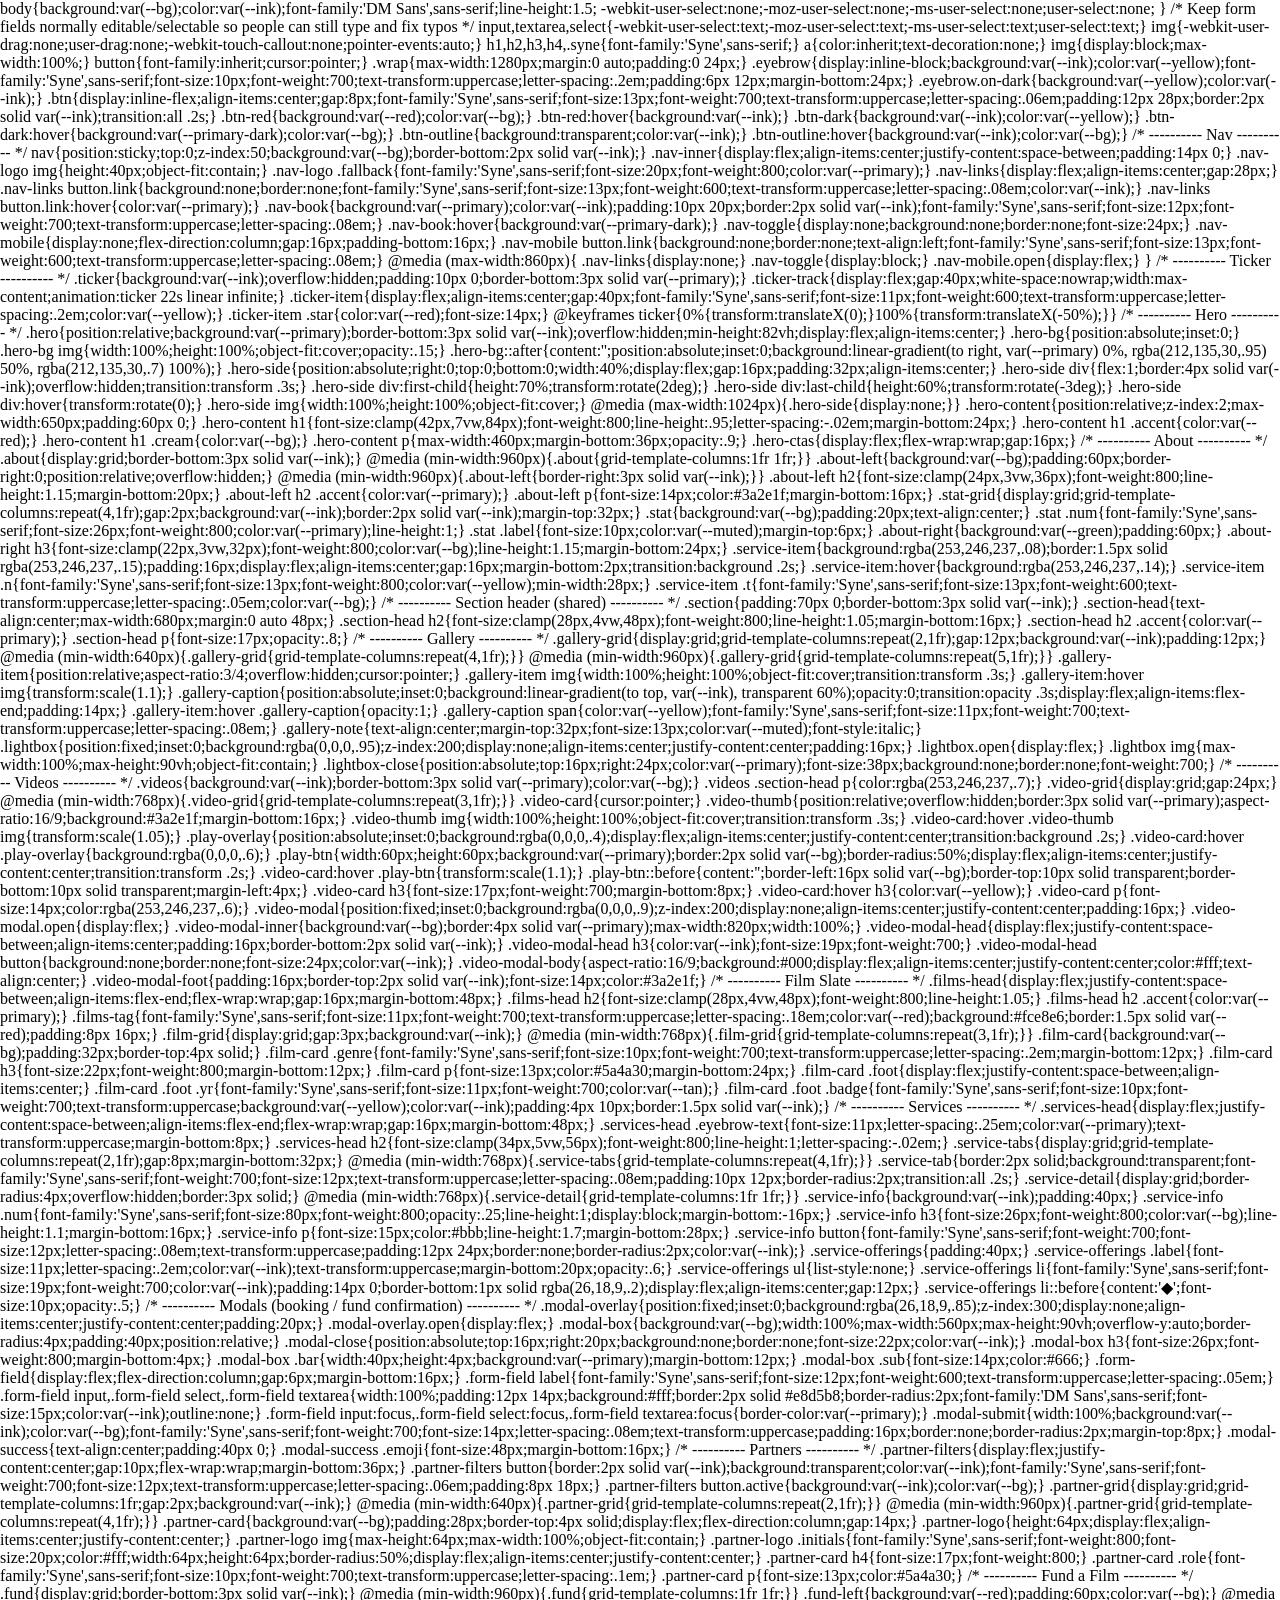
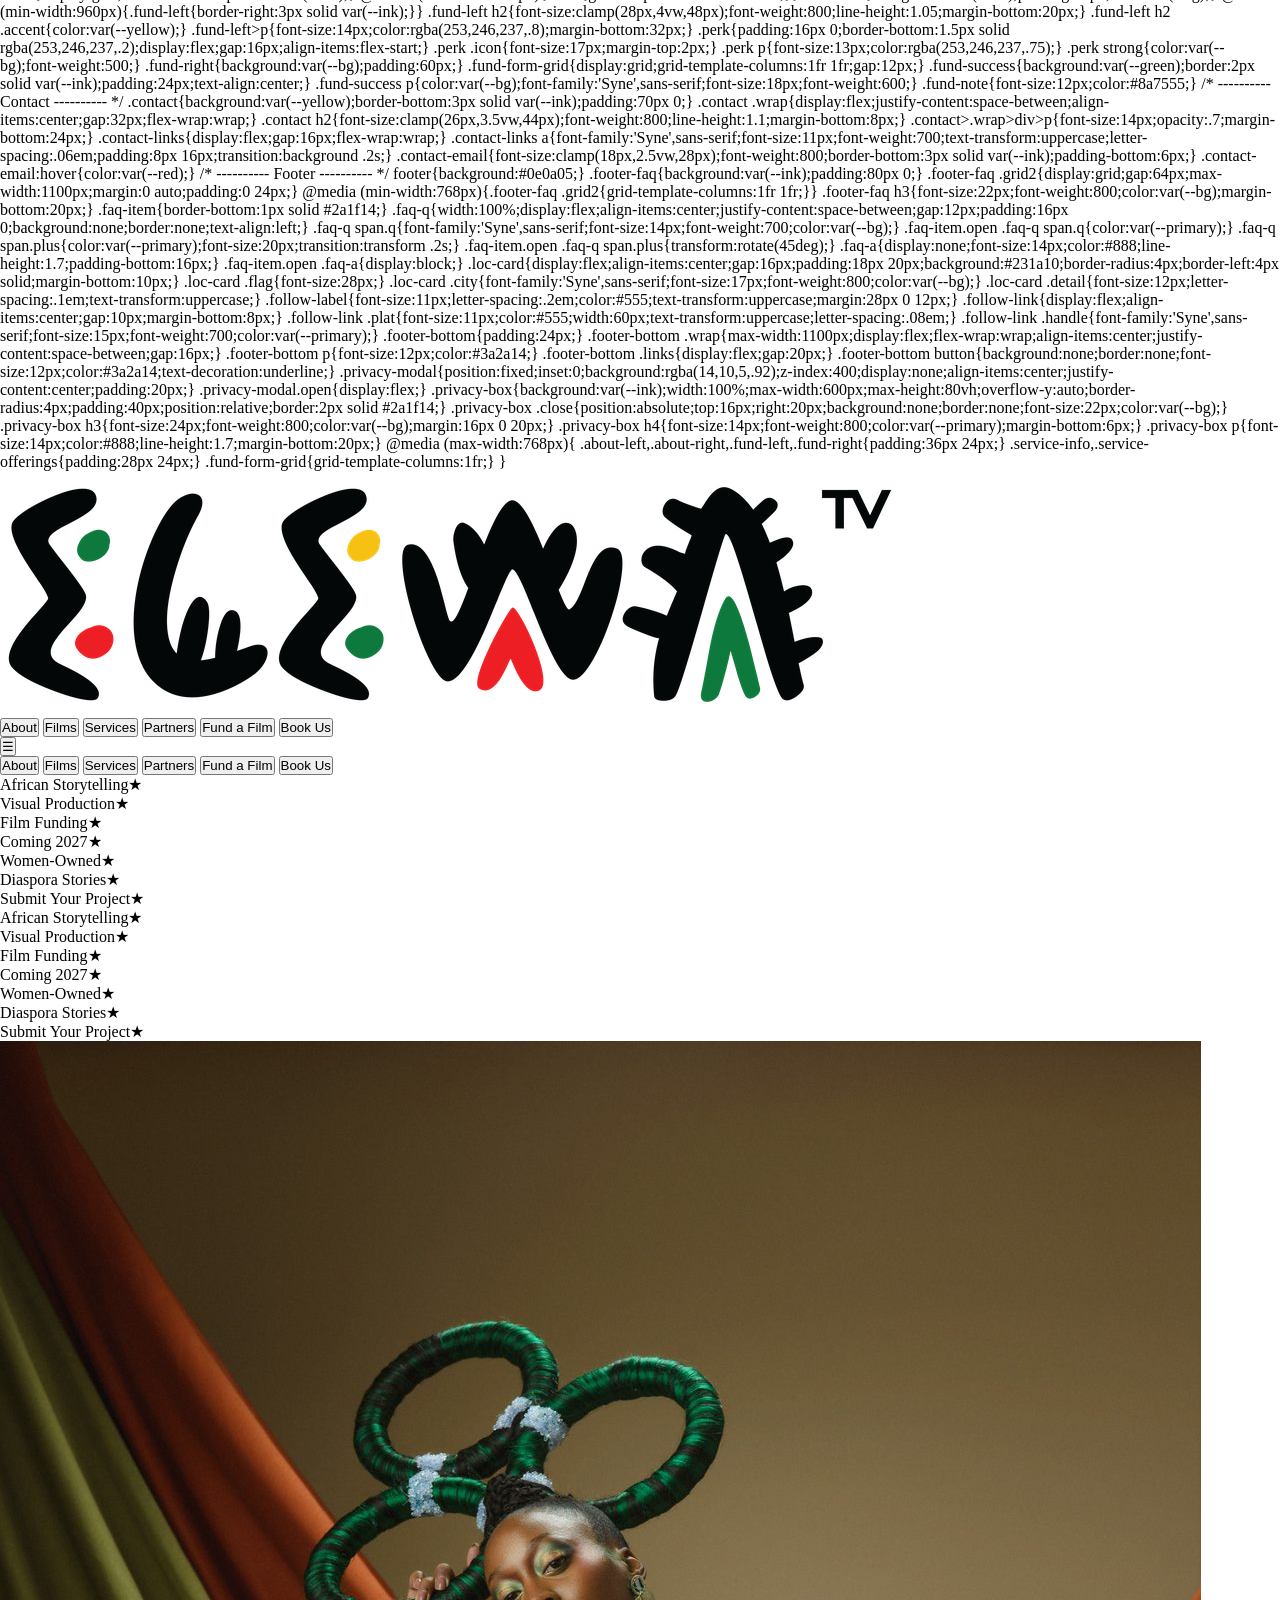
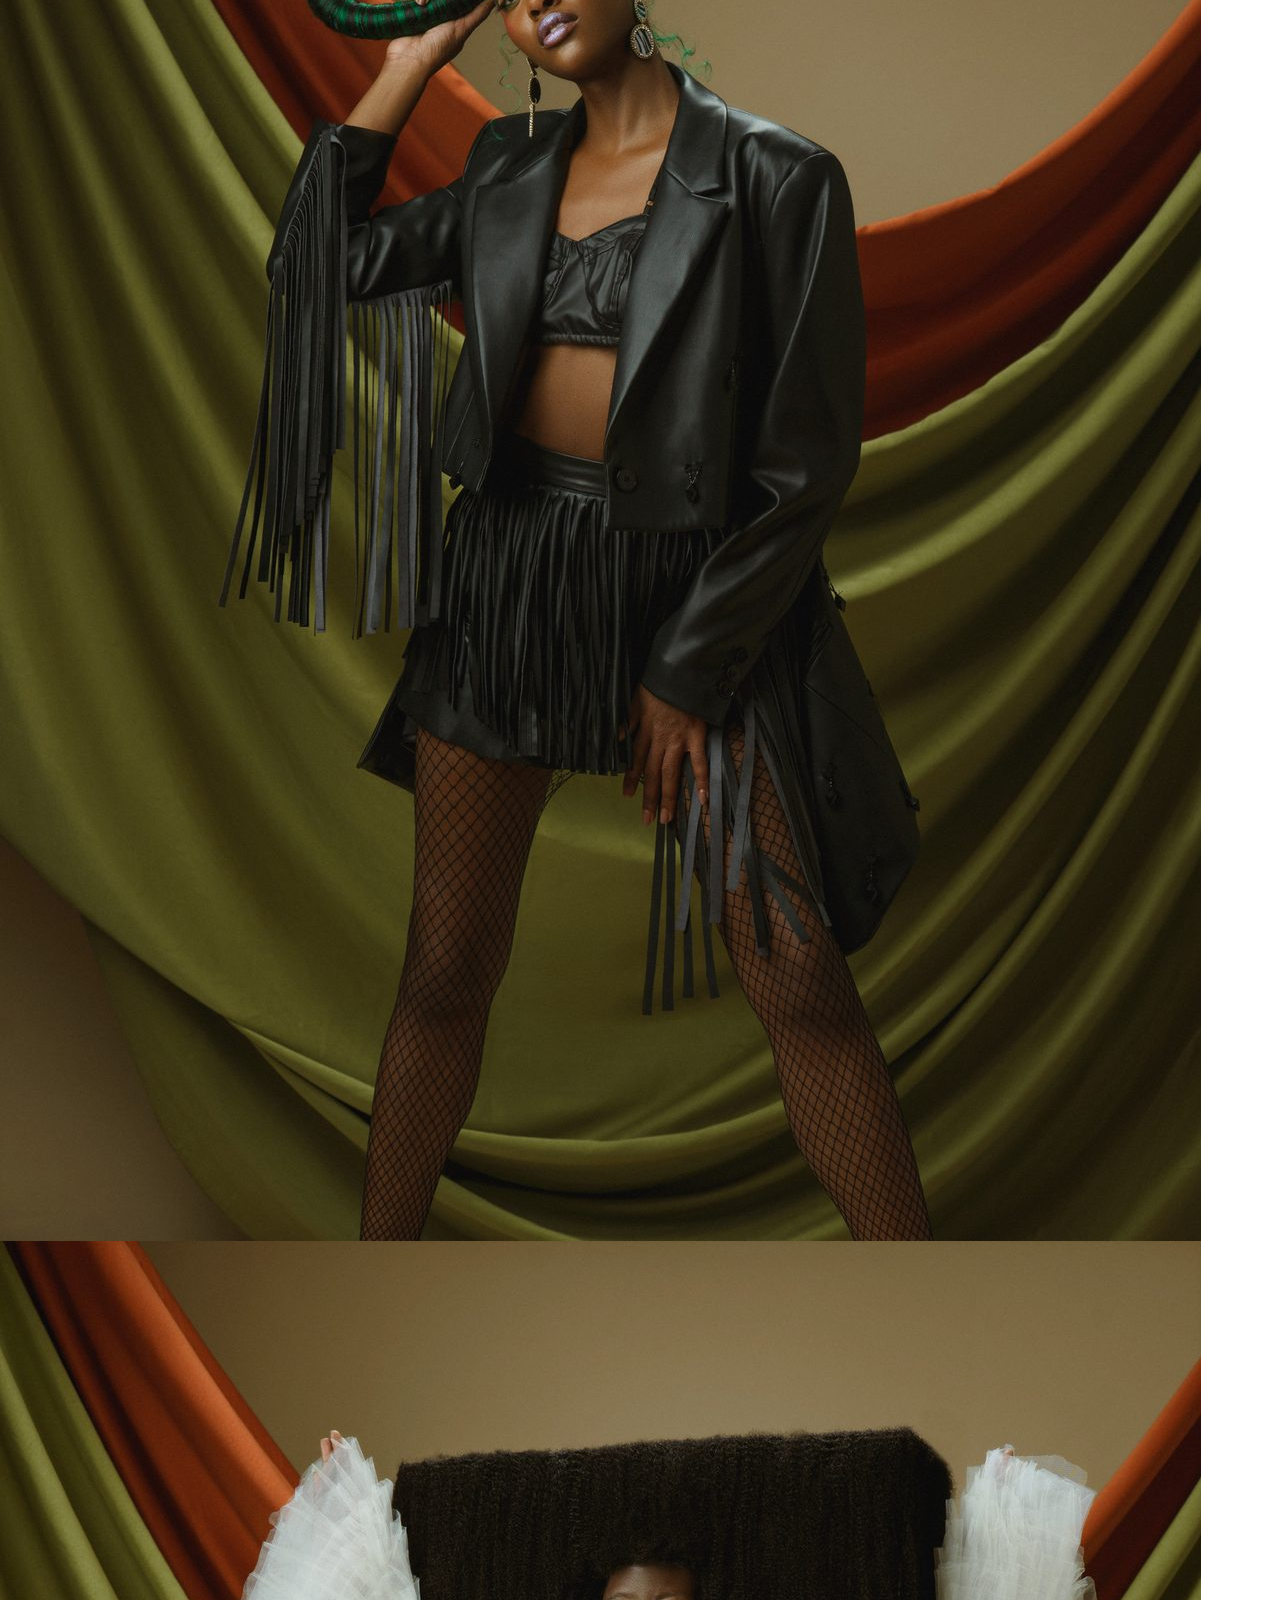
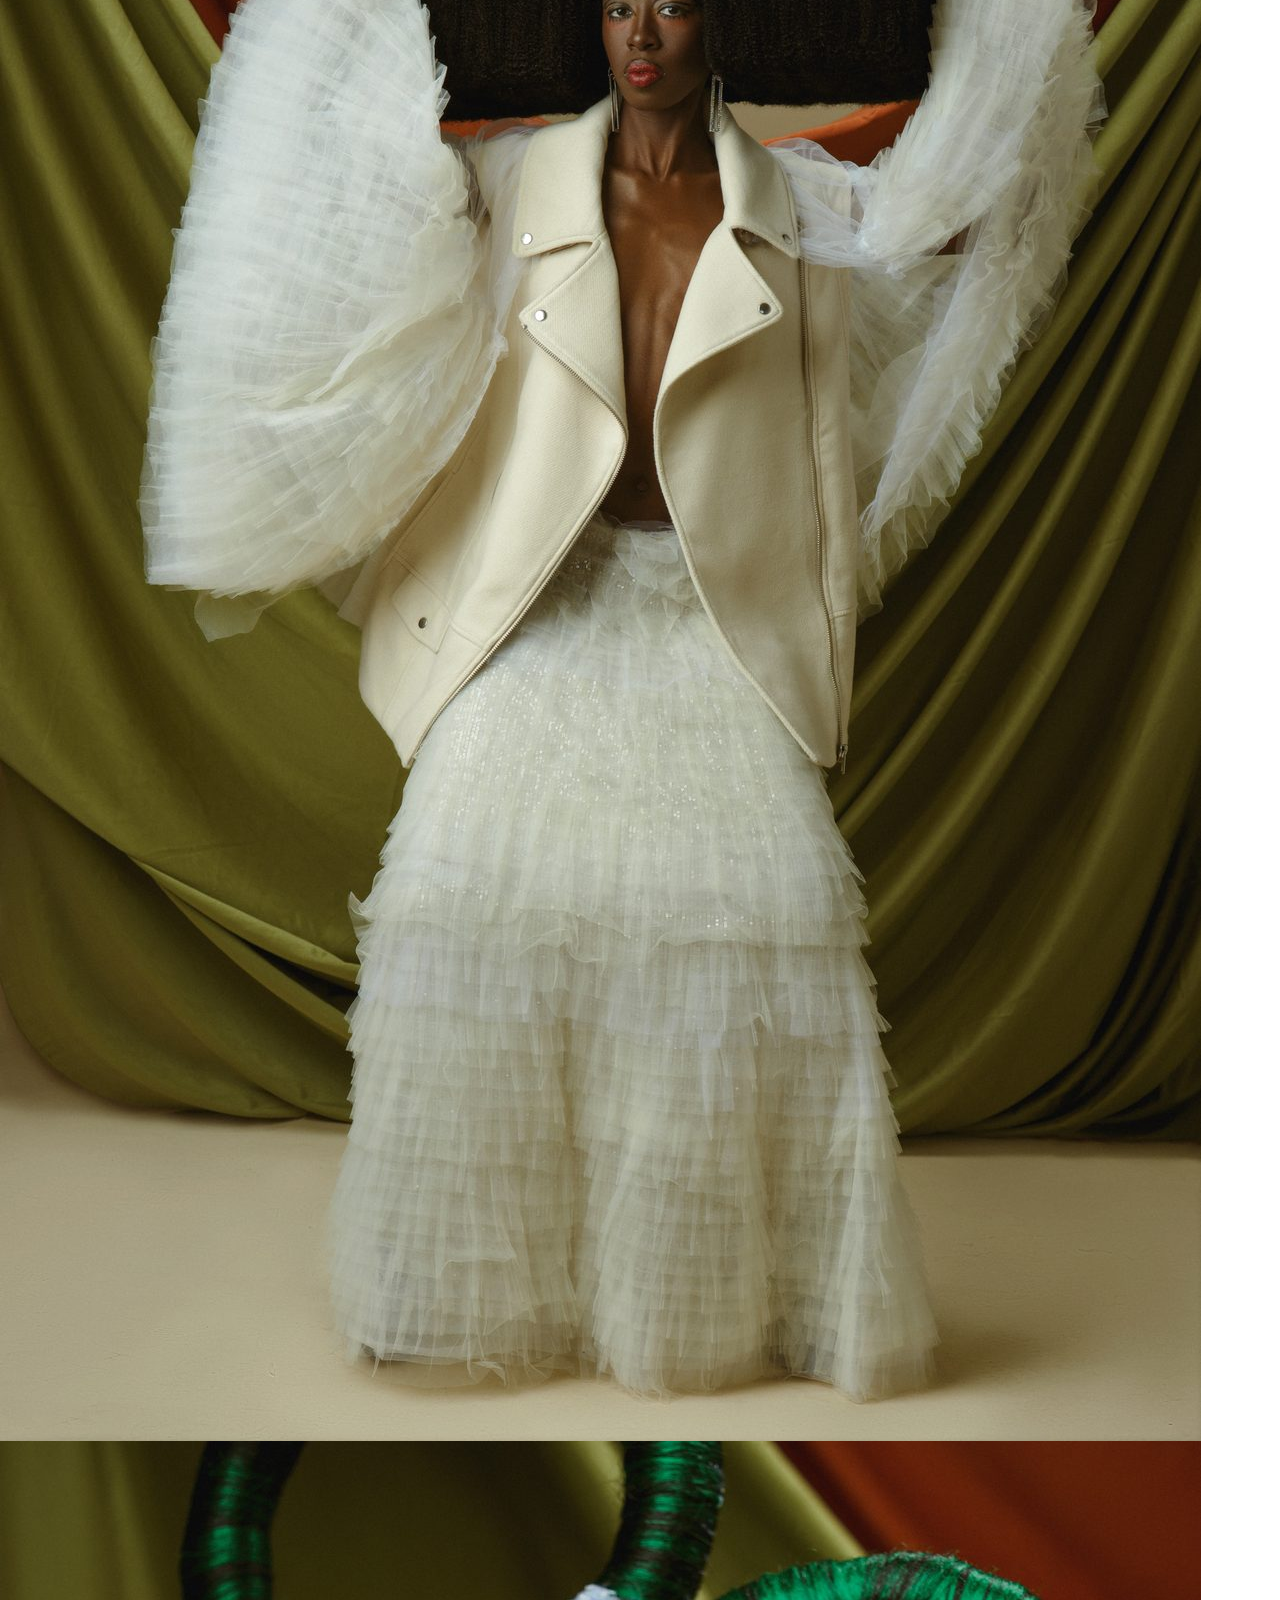
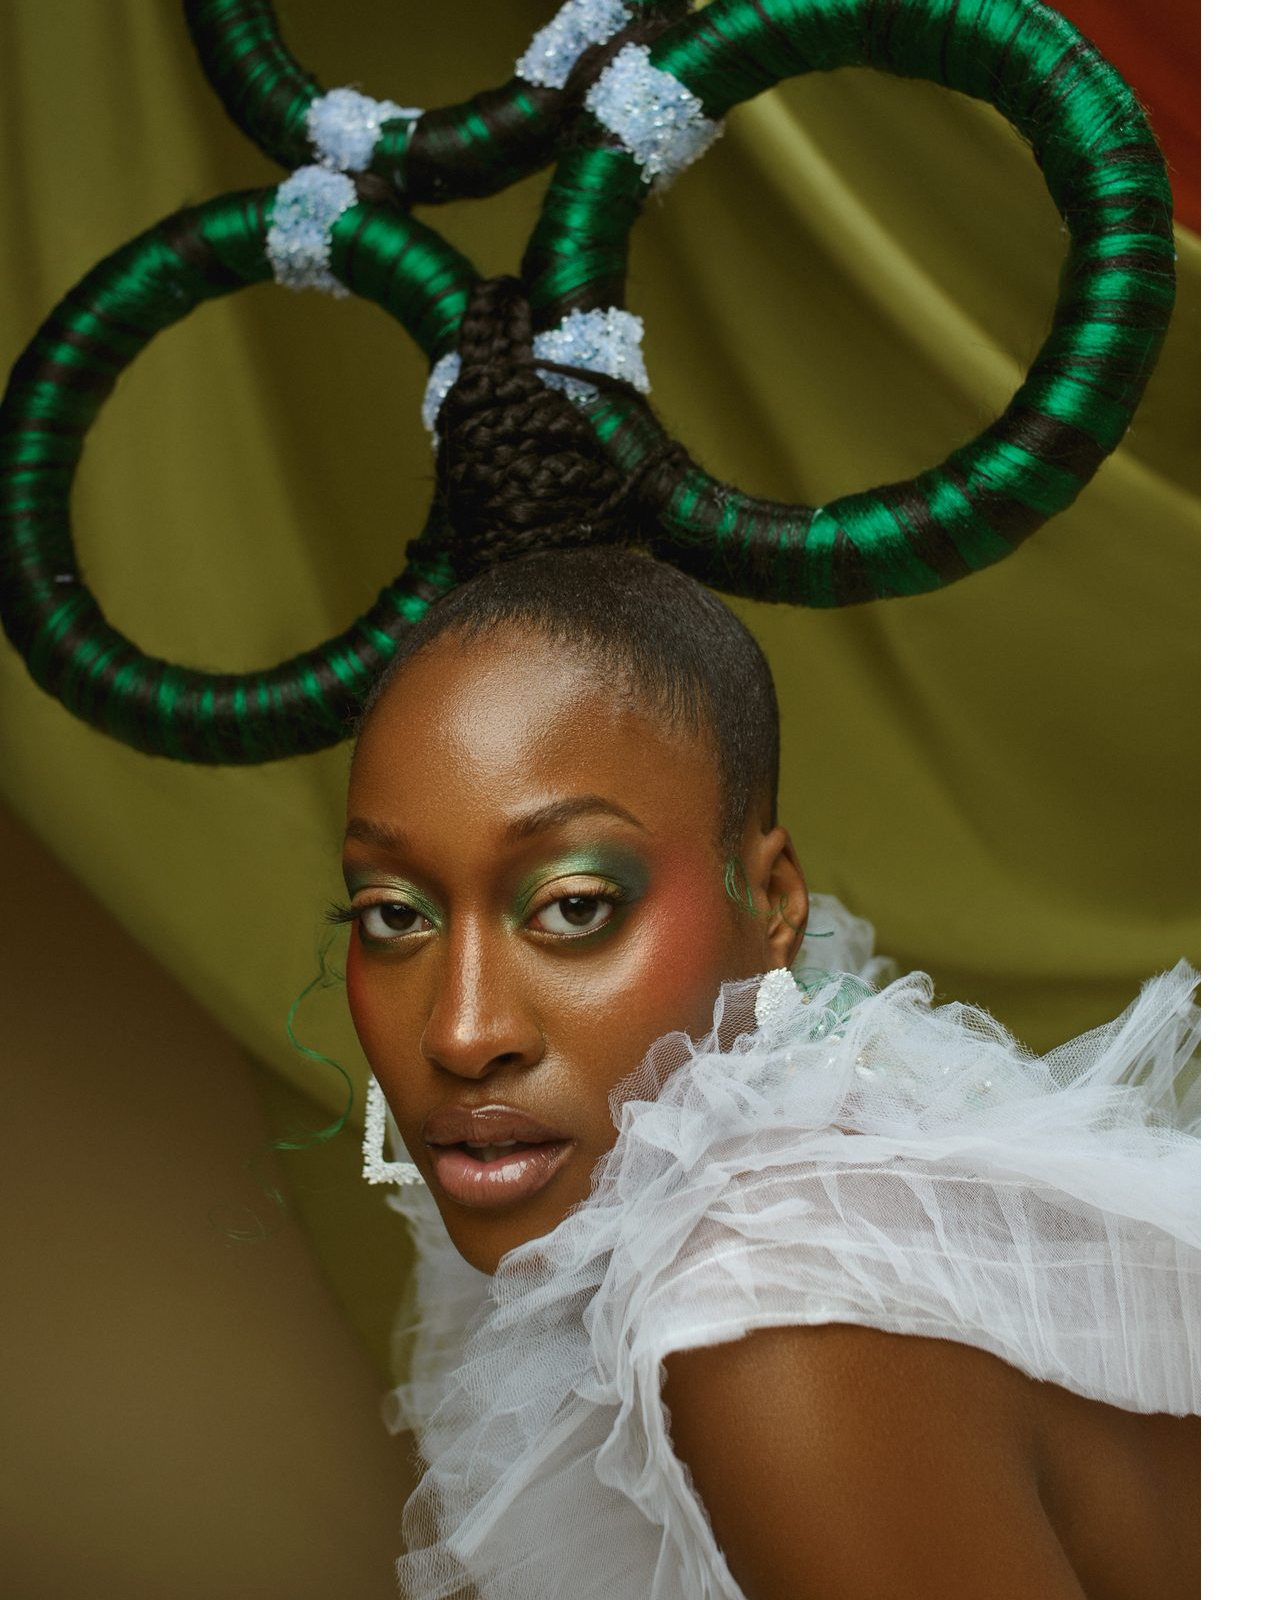
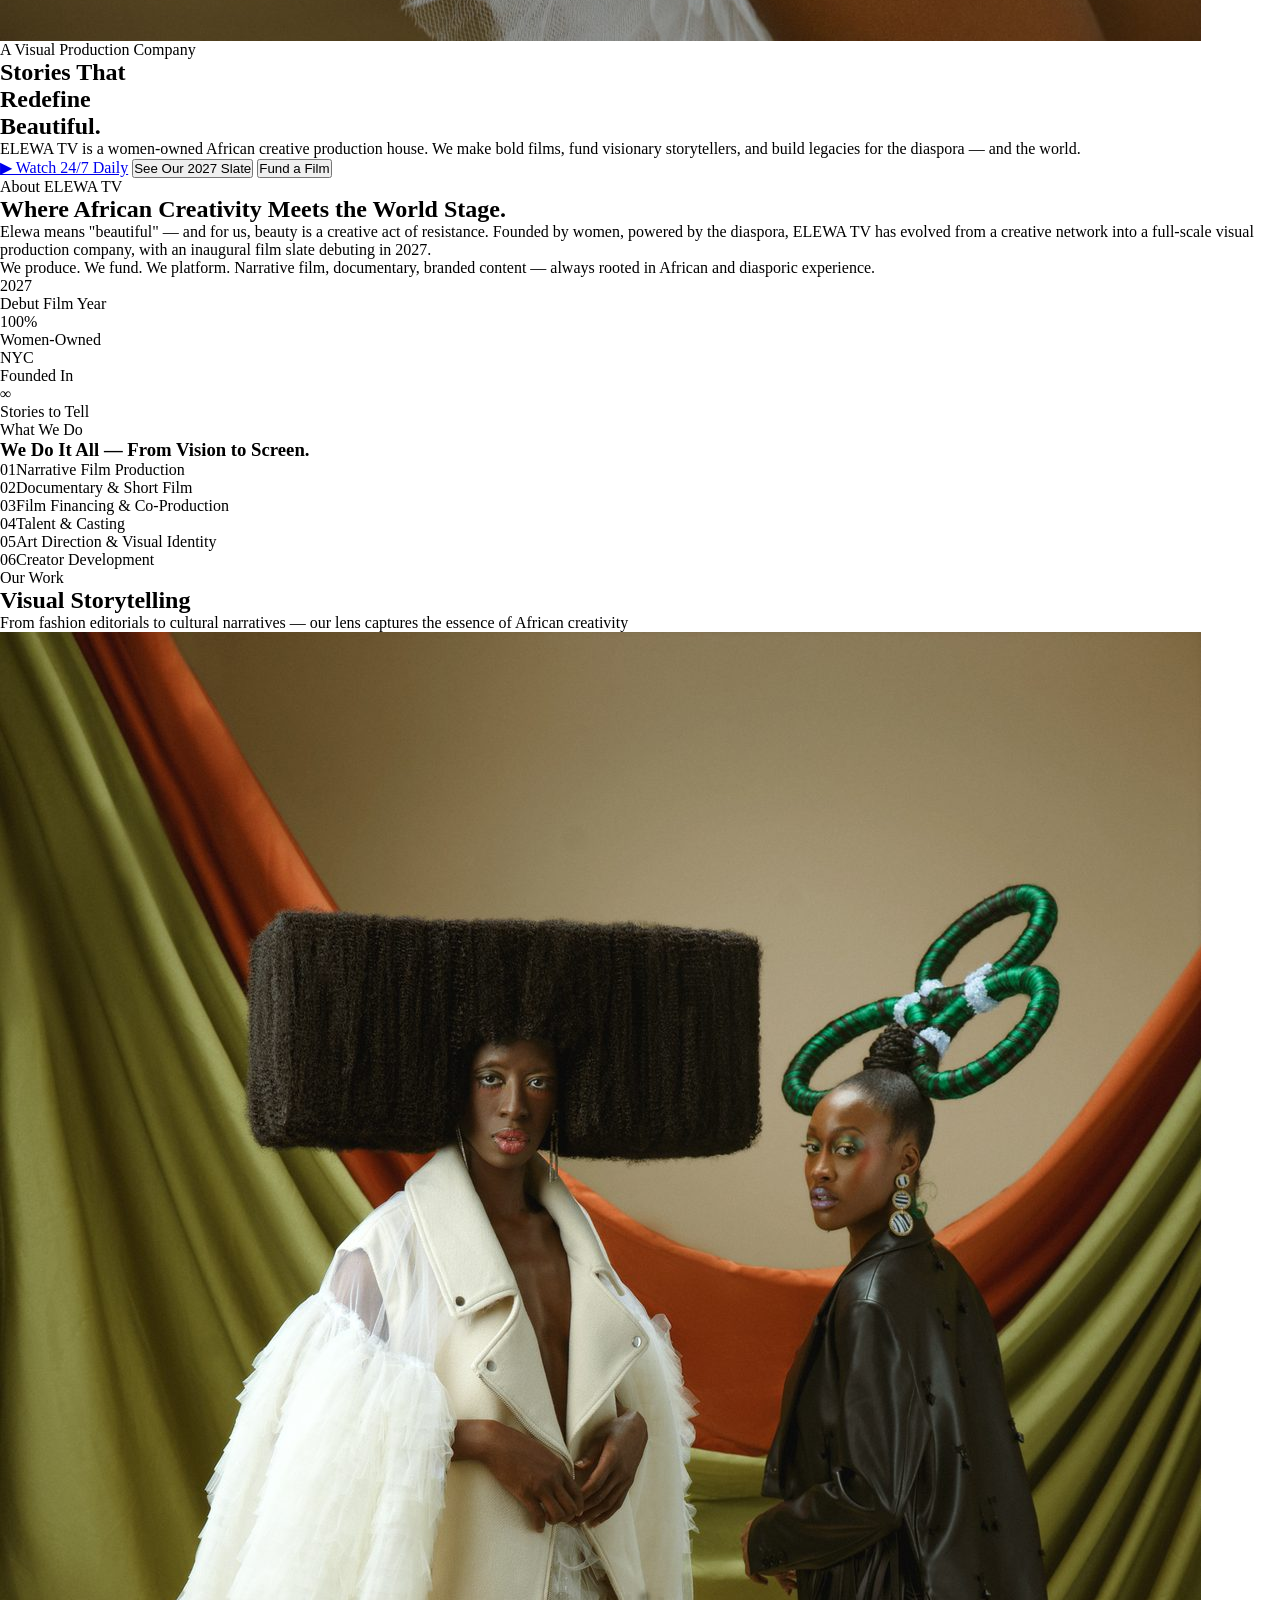
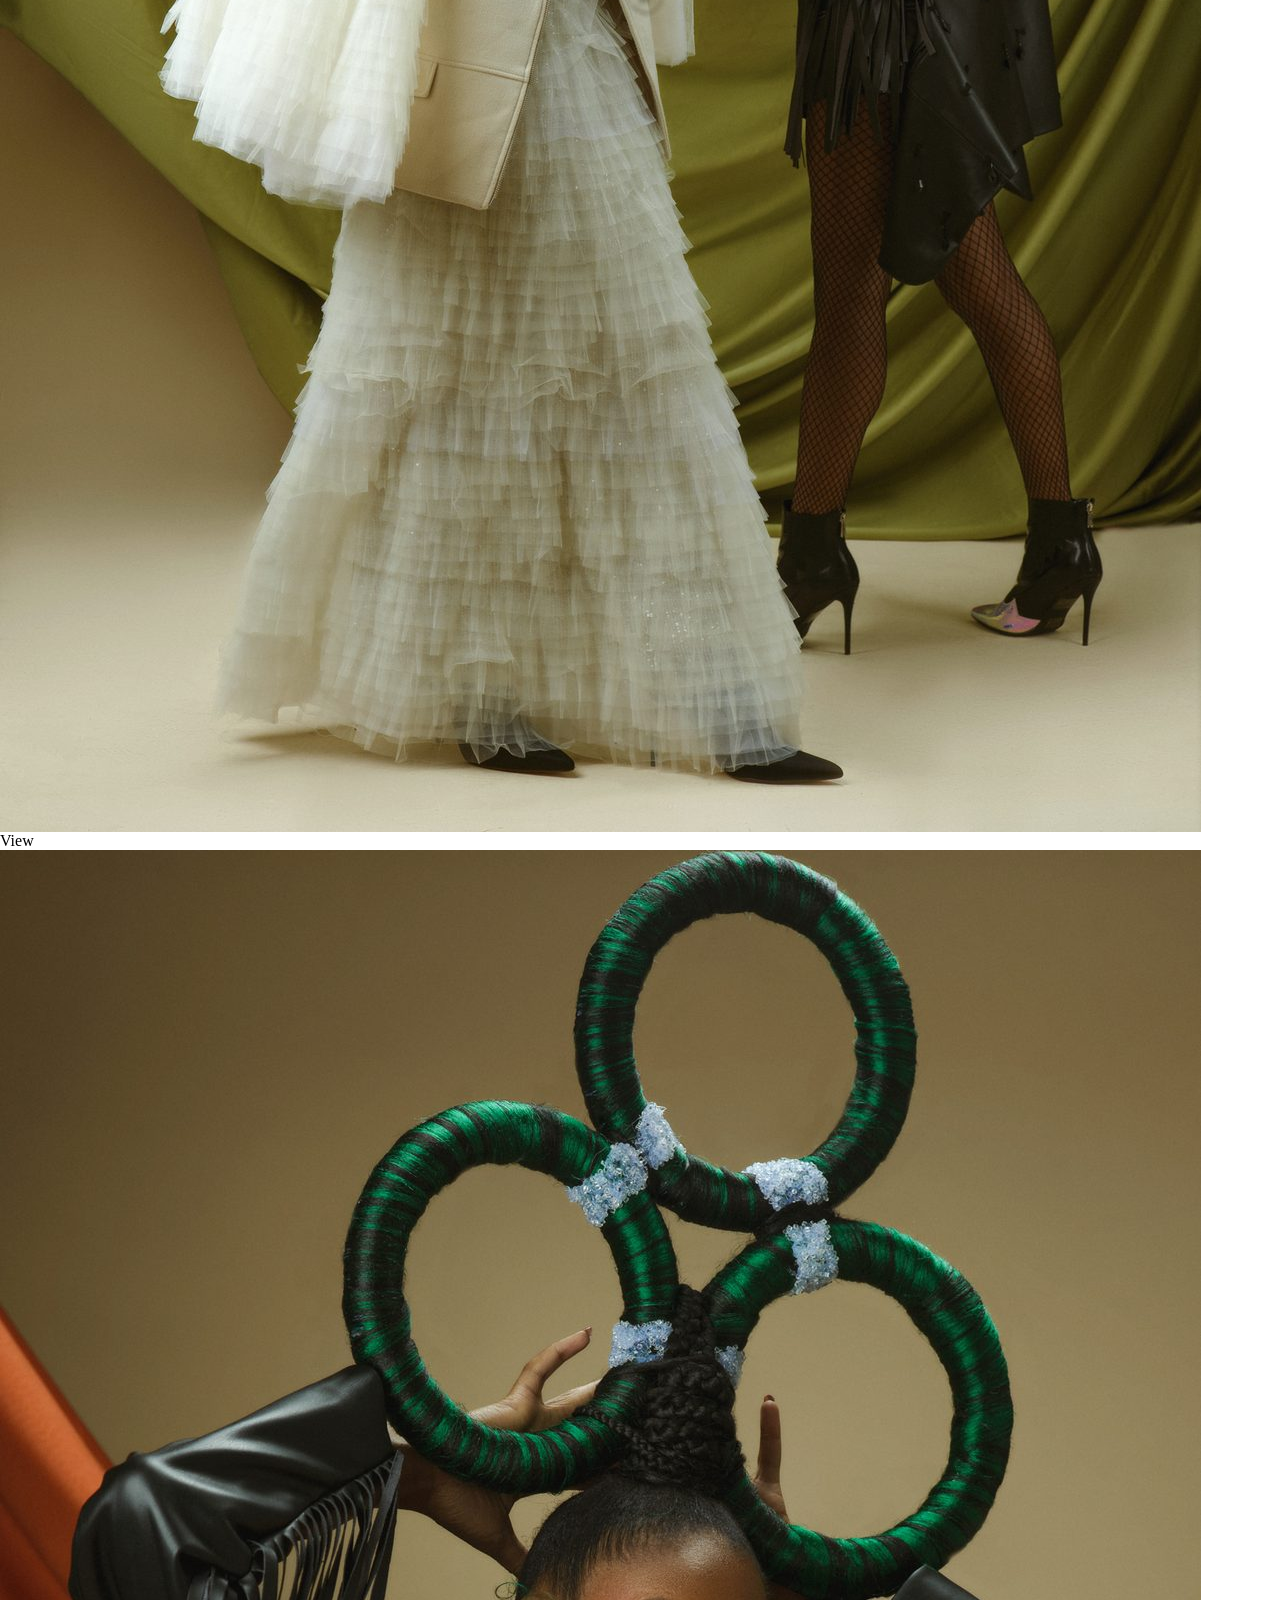
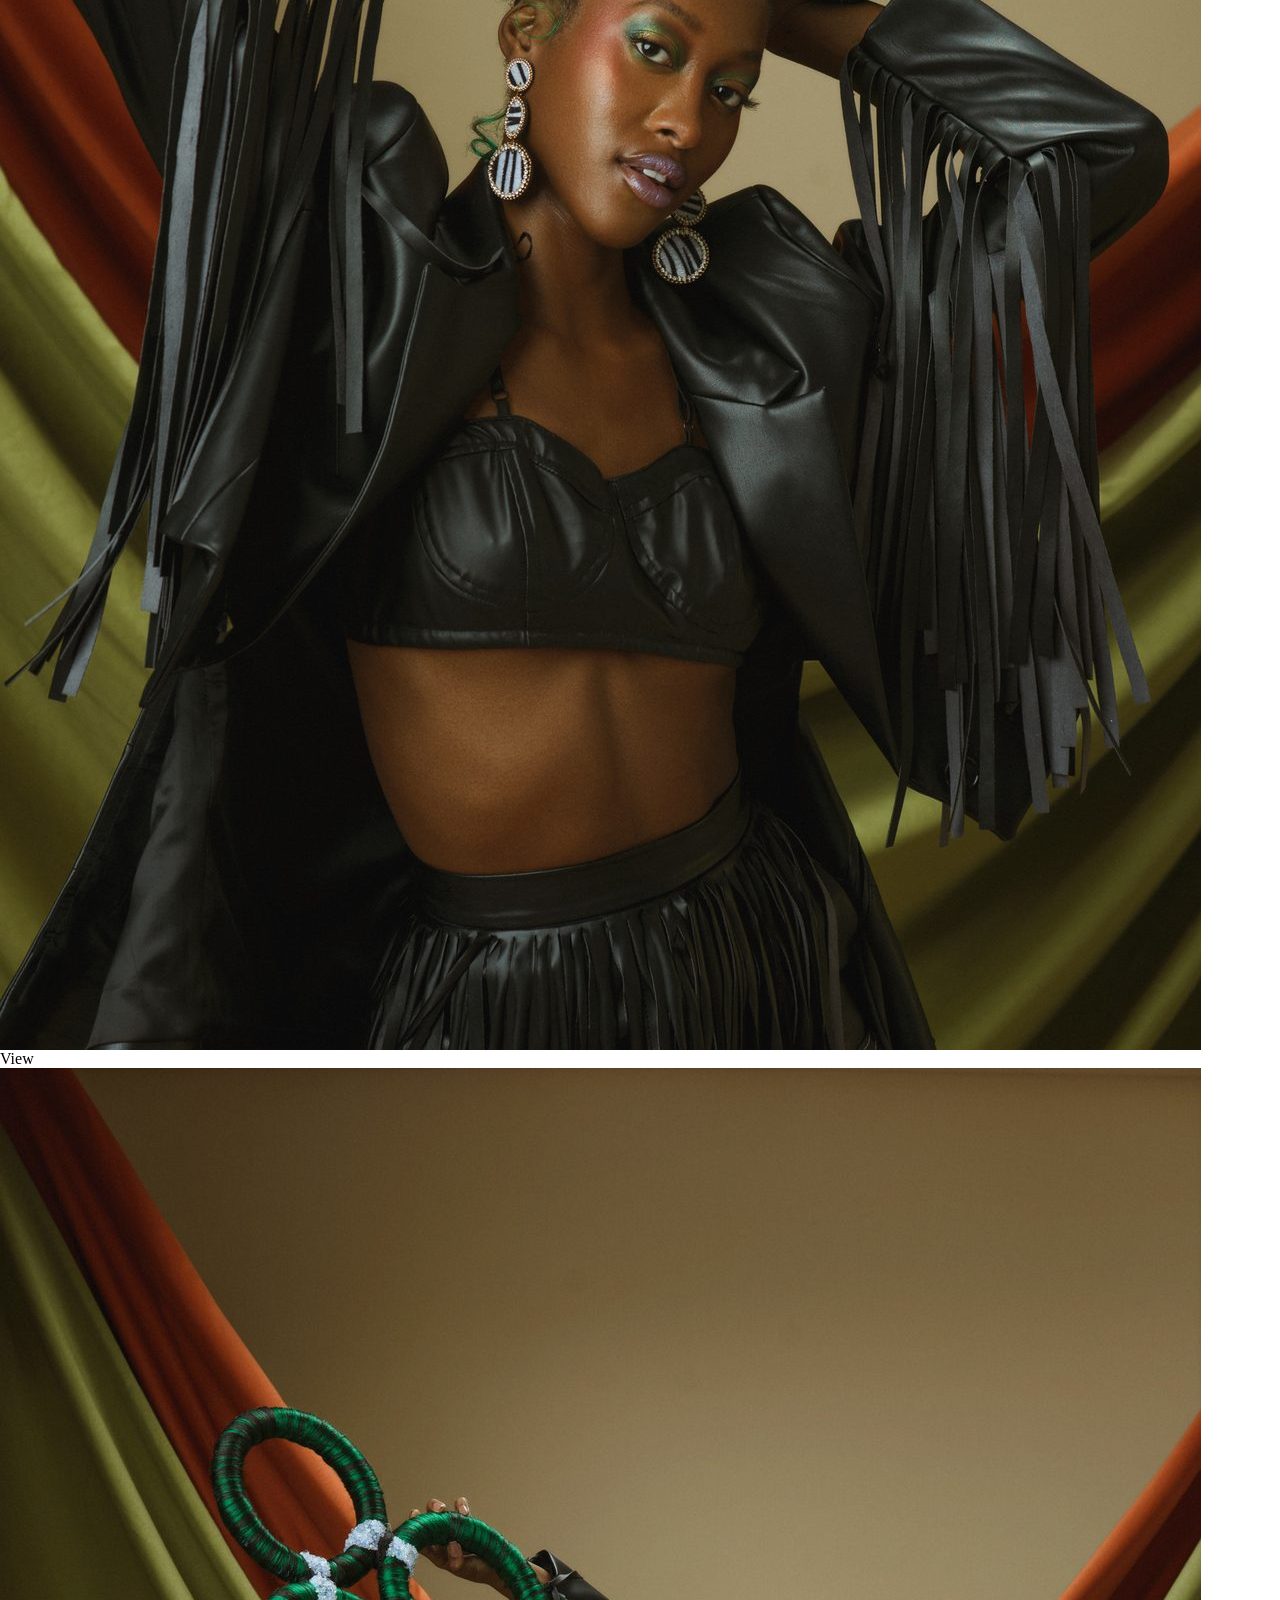
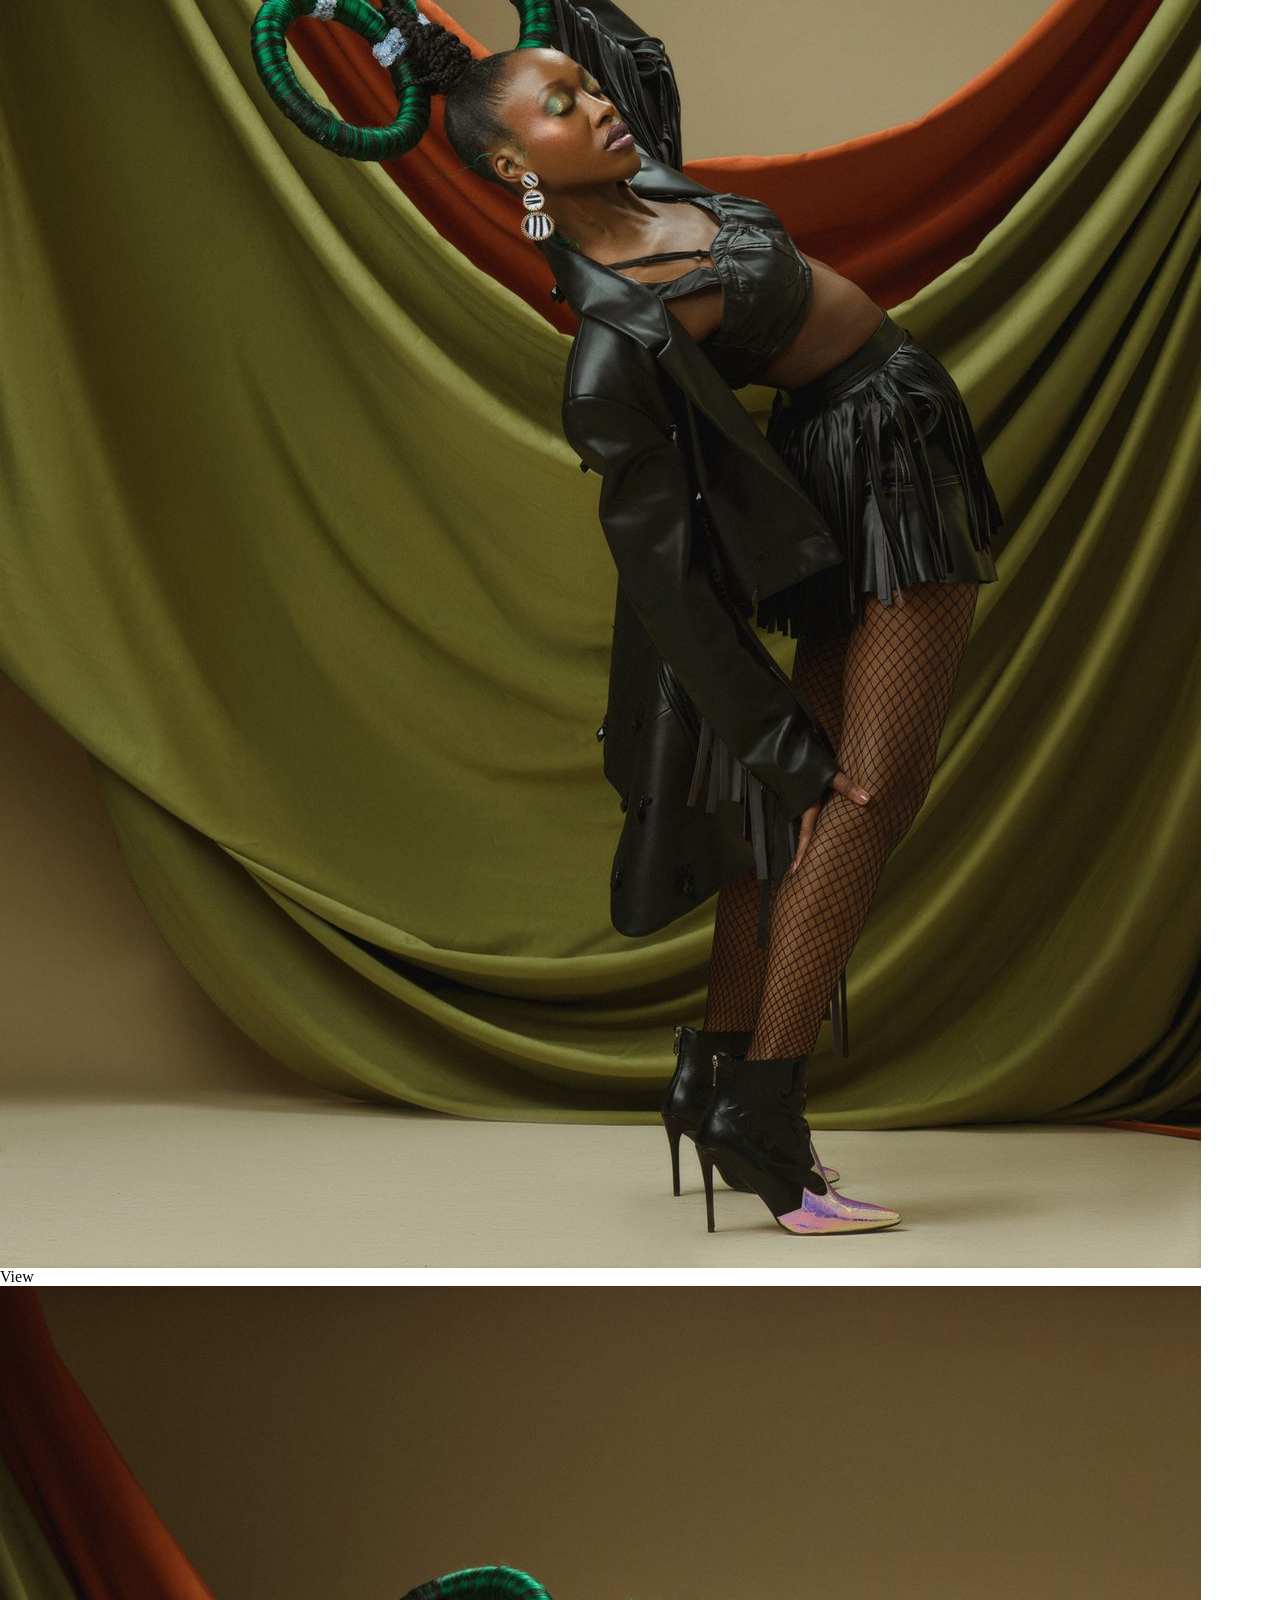
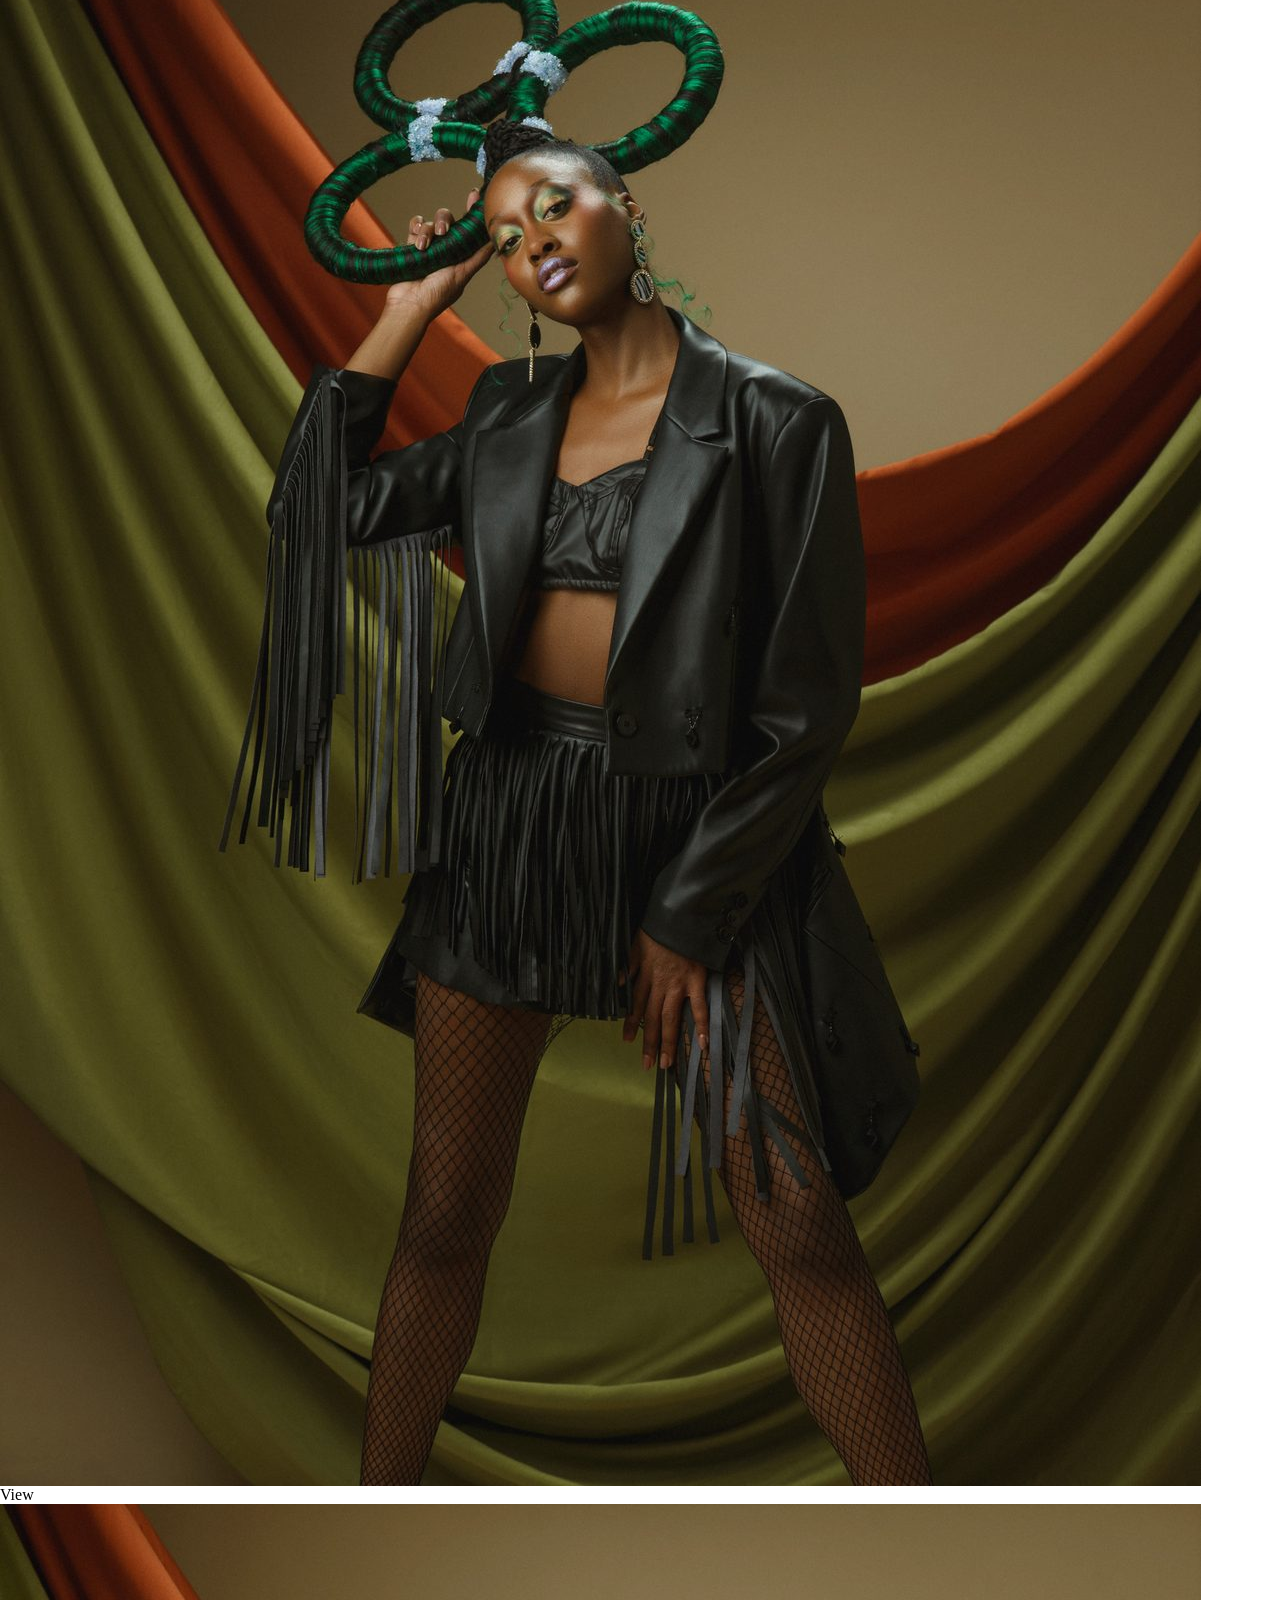
==== index.html @ 06d2f112 "Update index.html" ====
<html lang="en">
<head>
<meta charset="UTF-8">
<meta name="viewport" content="width=device-width, initial-scale=1.0">
<title>ELEWA TV — Visual Production Company</title>
<meta name="description" content="ELEWA TV is a women-owned African creative production house. We make bold films, fund visionary storytellers, and build legacies for the diaspora — and the world.">
<link rel="preconnect" href="https://fonts.googleapis.com">
<link rel="preconnect" href="https://fonts.gstatic.com" crossorigin>
<link href="https://fonts.googleapis.com/css2?family=Syne:wght@400;600;700;800&family=DM+Sans:ital,wght@0,300;0,400;0,500;1,300;1,400&display=swap" rel="stylesheet">
<style>
  :root{
    --bg:#fdf6ed; --ink:#1a1209; --primary:#d4871e; --primary-dark:#c45c2a;
    --green:#1a6b2e; --yellow:#e8c832; --red:#c0392b; --muted:#6b5a3e; --tan:#bba882;
  }
  *{margin:0;padding:0;box-sizing:border-box;}
  html{scroll-behavior:smooth;}
  tyle>
  /* ------------------------------------------------------------------
     HERO HEADLINE OVERLAP FIX
 
     The hero is display:flex, which makes its .wrap a flex item. A flex
     item with `margin: 0 auto` shrinks to fit its content instead of
     stretching to its 1280px max-width — so the wrap collapsed to 568px
     and got centred, pushing "Stories That Redefine Beautiful." 147px
     into the photo panel.
 
     width:100% makes the hero's wrap behave like every other .wrap on
     the page. Measured on the live site: headline right edge moved from
     1029px to 738px, with the photos starting at 882px — so 144px of
     clearance instead of a 147px overlap. Type size is unchanged.
     ------------------------------------------------------------------ */
  .hero > .wrap { width: 100%; }
</style>
 
<script>
(function () {
  'use strict';
 
  /* ------------------------------------------------------------------
     1. VIDEO EMBEDS
     Cards are matched on their title text, not position, so reordering
     the cards later will not break this.
 
     To add or change a video: grab the 11-character ID from its
     YouTube link. In https://youtu.be/xrFGnOOYl10 the ID is
     xrFGnOOYl10 — the part after the last slash, before any "?".
     ------------------------------------------------------------------ */
  var VIDEOS = [
    { match: '24/7 Daily',        id: 'xrFGnOOYl10' },  /* Ep 3 — Fatamata Kamara */
    { match: 'ELEWA TV - Channel', id: '8pLL7ihG4FM' }   /* Creative Chat Link Up: Ghana */
    /* Sis Eko has no footage yet — see section 2 below.
       When you have a teaser, add:
       , { match: 'Sis Eko', id: 'PASTE_ID_HERE' }
       and delete the COMING_SOON entry below. */
  ];
 
  /* Cards with no video yet get this panel instead of a dead player. */
  var COMING_SOON = [
    { match: 'Sis Eko', line1: 'Coming 2027', line2: 'First look landing soon' }
  ];
 
  var modal = document.getElementById('videoModal');
  if (!modal) return;
  var body = modal.querySelector('.video-modal-body');
  if (!body) return;
 
  var originalBody = body.innerHTML;   /* kept so we can restore on close */
 
  function embed(id) {
    body.innerHTML =
      '<div style="position:relative;width:100%;padding-top:56.25%;background:#000">' +
        '<iframe style="position:absolute;inset:0;width:100%;height:100%;border:0" ' +
          'src="https://www.youtube-nocookie.com/embed/' + id +
            '?rel=0&modestbranding=1&autoplay=1" ' +
          'title="ELEWA TV video" ' +
          'allow="accelerometer; autoplay; clipboard-write; encrypted-media; picture-in-picture" ' +
          'allowfullscreen></iframe>' +
      '</div>';
  }
 
  function comingSoon(item) {
    body.innerHTML =
      '<div style="padding:64px 24px;text-align:center;background:#1a1209">' +
        '<div style="font-family:\'Syne\',sans-serif;font-size:11px;font-weight:700;' +
             'text-transform:uppercase;letter-spacing:.2em;color:#e8c832;margin-bottom:14px">' +
          item.line1 +
        '</div>' +
        '<div style="font-family:\'Syne\',sans-serif;font-size:26px;font-weight:800;color:#fdf6ed">' +
          item.line2 +
        '</div>' +
      '</div>';
  }
 
  function restore() {
    body.innerHTML = originalBody;   /* removing the iframe stops the audio */
  }
 
  Array.prototype.forEach.call(document.querySelectorAll('.video-card'), function (card) {
    card.addEventListener('click', function () {
      var text = card.textContent;
      var video = VIDEOS.filter(function (v) { return text.indexOf(v.match) !== -1; })[0];
      var soon  = COMING_SOON.filter(function (v) { return text.indexOf(v.match) !== -1; })[0];
      /* setTimeout lets the site's own handler finish opening the modal first */
      setTimeout(function () {
        if (video) embed(video.id);
        else if (soon) comingSoon(soon);
      }, 0);
    });
  });
 
  /* --- stop playback whenever the modal closes --- */
  var closeBtn = document.getElementById('videoModalClose');
  if (closeBtn) closeBtn.addEventListener('click', function () { setTimeout(restore, 0); });
 
  modal.addEventListener('click', function (e) {
    if (e.target === modal) setTimeout(restore, 0);   /* clicked the backdrop */
  });
 
  document.addEventListener('keydown', function (e) {
    if (e.key === 'Escape') setTimeout(restore, 0);
  });
 
 
  /* ------------------------------------------------------------------
     2. THE CREATIVE CHAT LOGO
     Swaps the "TCC" text tile for the real logo.
     Requires images/logo-thecreativechat.png to be uploaded.
 
     To do the same for General Assembly once you have its logo:
     add another entry to this list.
     ------------------------------------------------------------------ */
  var LOGOS = [
    { match: 'The Creative Chat', file: 'images/logo-thecreativechat.png', alt: 'The Creative Chat' }
  ];
 
  Array.prototype.forEach.call(document.querySelectorAll('.partner-card'), function (card) {
    var text = card.textContent;
    var hit = LOGOS.filter(function (l) { return text.indexOf(l.match) !== -1; })[0];
    if (!hit) return;
    var tile = card.querySelector('.partner-logo');
    if (!tile || tile.querySelector('img')) return;   /* already has a logo */
    tile.innerHTML = '<img src="' + hit.file + '" alt="' + hit.alt +
                     '" style="width:100%;height:100%;object-fit:contain">';
  });
 
})();
</script>
  body{background:var(--bg);color:var(--ink);font-family:'DM Sans',sans-serif;line-height:1.5;
    -webkit-user-select:none;-moz-user-select:none;-ms-user-select:none;user-select:none;
  }
  /* Keep form fields normally editable/selectable so people can still type and fix typos */
  input,textarea,select{-webkit-user-select:text;-moz-user-select:text;-ms-user-select:text;user-select:text;}
  img{-webkit-user-drag:none;user-drag:none;-webkit-touch-callout:none;pointer-events:auto;}
  h1,h2,h3,h4,.syne{font-family:'Syne',sans-serif;}
  a{color:inherit;text-decoration:none;}
  img{display:block;max-width:100%;}
  button{font-family:inherit;cursor:pointer;}
  .wrap{max-width:1280px;margin:0 auto;padding:0 24px;}
  .eyebrow{display:inline-block;background:var(--ink);color:var(--yellow);font-family:'Syne',sans-serif;font-size:10px;font-weight:700;text-transform:uppercase;letter-spacing:.2em;padding:6px 12px;margin-bottom:24px;}
  .eyebrow.on-dark{background:var(--yellow);color:var(--ink);}
  .btn{display:inline-flex;align-items:center;gap:8px;font-family:'Syne',sans-serif;font-size:13px;font-weight:700;text-transform:uppercase;letter-spacing:.06em;padding:12px 28px;border:2px solid var(--ink);transition:all .2s;}
  .btn-red{background:var(--red);color:var(--bg);}
  .btn-red:hover{background:var(--ink);}
  .btn-dark{background:var(--ink);color:var(--yellow);}
  .btn-dark:hover{background:var(--primary-dark);color:var(--bg);}
  .btn-outline{background:transparent;color:var(--ink);}
  .btn-outline:hover{background:var(--ink);color:var(--bg);}

  /* ---------- Nav ---------- */
  nav{position:sticky;top:0;z-index:50;background:var(--bg);border-bottom:2px solid var(--ink);}
  .nav-inner{display:flex;align-items:center;justify-content:space-between;padding:14px 0;}
  .nav-logo img{height:40px;object-fit:contain;}
  .nav-logo .fallback{font-family:'Syne',sans-serif;font-size:20px;font-weight:800;color:var(--primary);}
  .nav-links{display:flex;align-items:center;gap:28px;}
  .nav-links button.link{background:none;border:none;font-family:'Syne',sans-serif;font-size:13px;font-weight:600;text-transform:uppercase;letter-spacing:.08em;color:var(--ink);}
  .nav-links button.link:hover{color:var(--primary);}
  .nav-book{background:var(--primary);color:var(--ink);padding:10px 20px;border:2px solid var(--ink);font-family:'Syne',sans-serif;font-size:12px;font-weight:700;text-transform:uppercase;letter-spacing:.08em;}
  .nav-book:hover{background:var(--primary-dark);}
  .nav-toggle{display:none;background:none;border:none;font-size:24px;}
  .nav-mobile{display:none;flex-direction:column;gap:16px;padding-bottom:16px;}
  .nav-mobile button.link{background:none;border:none;text-align:left;font-family:'Syne',sans-serif;font-size:13px;font-weight:600;text-transform:uppercase;letter-spacing:.08em;}
  @media (max-width:860px){
    .nav-links{display:none;}
    .nav-toggle{display:block;}
    .nav-mobile.open{display:flex;}
  }

  /* ---------- Ticker ---------- */
  .ticker{background:var(--ink);overflow:hidden;padding:10px 0;border-bottom:3px solid var(--primary);}
  .ticker-track{display:flex;gap:40px;white-space:nowrap;width:max-content;animation:ticker 22s linear infinite;}
  .ticker-item{display:flex;align-items:center;gap:40px;font-family:'Syne',sans-serif;font-size:11px;font-weight:600;text-transform:uppercase;letter-spacing:.2em;color:var(--yellow);}
  .ticker-item .star{color:var(--red);font-size:14px;}
  @keyframes ticker{0%{transform:translateX(0);}100%{transform:translateX(-50%);}}

  /* ---------- Hero ---------- */
  .hero{position:relative;background:var(--primary);border-bottom:3px solid var(--ink);overflow:hidden;min-height:82vh;display:flex;align-items:center;}
  .hero-bg{position:absolute;inset:0;}
  .hero-bg img{width:100%;height:100%;object-fit:cover;opacity:.15;}
  .hero-bg::after{content:'';position:absolute;inset:0;background:linear-gradient(to right, var(--primary) 0%, rgba(212,135,30,.95) 50%, rgba(212,135,30,.7) 100%);}
  .hero-side{position:absolute;right:0;top:0;bottom:0;width:40%;display:flex;gap:16px;padding:32px;align-items:center;}
  .hero-side div{flex:1;border:4px solid var(--ink);overflow:hidden;transition:transform .3s;}
  .hero-side div:first-child{height:70%;transform:rotate(2deg);}
  .hero-side div:last-child{height:60%;transform:rotate(-3deg);}
  .hero-side div:hover{transform:rotate(0);}
  .hero-side img{width:100%;height:100%;object-fit:cover;}
  @media (max-width:1024px){.hero-side{display:none;}}
  .hero-content{position:relative;z-index:2;max-width:650px;padding:60px 0;}
  .hero-content h1{font-size:clamp(42px,7vw,84px);font-weight:800;line-height:.95;letter-spacing:-.02em;margin-bottom:24px;}
  .hero-content h1 .accent{color:var(--red);}
  .hero-content h1 .cream{color:var(--bg);}
  .hero-content p{max-width:460px;margin-bottom:36px;opacity:.9;}
  .hero-ctas{display:flex;flex-wrap:wrap;gap:16px;}

  /* ---------- About ---------- */
  .about{display:grid;border-bottom:3px solid var(--ink);}
  @media (min-width:960px){.about{grid-template-columns:1fr 1fr;}}
  .about-left{background:var(--bg);padding:60px;border-right:0;position:relative;overflow:hidden;}
  @media (min-width:960px){.about-left{border-right:3px solid var(--ink);}}
  .about-left h2{font-size:clamp(24px,3vw,36px);font-weight:800;line-height:1.15;margin-bottom:20px;}
  .about-left h2 .accent{color:var(--primary);}
  .about-left p{font-size:14px;color:#3a2e1f;margin-bottom:16px;}
  .stat-grid{display:grid;grid-template-columns:repeat(4,1fr);gap:2px;background:var(--ink);border:2px solid var(--ink);margin-top:32px;}
  .stat{background:var(--bg);padding:20px;text-align:center;}
  .stat .num{font-family:'Syne',sans-serif;font-size:26px;font-weight:800;color:var(--primary);line-height:1;}
  .stat .label{font-size:10px;color:var(--muted);margin-top:6px;}
  .about-right{background:var(--green);padding:60px;}
  .about-right h3{font-size:clamp(22px,3vw,32px);font-weight:800;color:var(--bg);line-height:1.15;margin-bottom:24px;}
  .service-item{background:rgba(253,246,237,.08);border:1.5px solid rgba(253,246,237,.15);padding:16px;display:flex;align-items:center;gap:16px;margin-bottom:2px;transition:background .2s;}
  .service-item:hover{background:rgba(253,246,237,.14);}
  .service-item .n{font-family:'Syne',sans-serif;font-size:13px;font-weight:800;color:var(--yellow);min-width:28px;}
  .service-item .t{font-family:'Syne',sans-serif;font-size:13px;font-weight:600;text-transform:uppercase;letter-spacing:.05em;color:var(--bg);}

  /* ---------- Section header (shared) ---------- */
  .section{padding:70px 0;border-bottom:3px solid var(--ink);}
  .section-head{text-align:center;max-width:680px;margin:0 auto 48px;}
  .section-head h2{font-size:clamp(28px,4vw,48px);font-weight:800;line-height:1.05;margin-bottom:16px;}
  .section-head h2 .accent{color:var(--primary);}
  .section-head p{font-size:17px;opacity:.8;}

  /* ---------- Gallery ---------- */
  .gallery-grid{display:grid;grid-template-columns:repeat(2,1fr);gap:12px;background:var(--ink);padding:12px;}
  @media (min-width:640px){.gallery-grid{grid-template-columns:repeat(4,1fr);}}
  @media (min-width:960px){.gallery-grid{grid-template-columns:repeat(5,1fr);}}
  .gallery-item{position:relative;aspect-ratio:3/4;overflow:hidden;cursor:pointer;}
  .gallery-item img{width:100%;height:100%;object-fit:cover;transition:transform .3s;}
  .gallery-item:hover img{transform:scale(1.1);}
  .gallery-caption{position:absolute;inset:0;background:linear-gradient(to top, var(--ink), transparent 60%);opacity:0;transition:opacity .3s;display:flex;align-items:flex-end;padding:14px;}
  .gallery-item:hover .gallery-caption{opacity:1;}
  .gallery-caption span{color:var(--yellow);font-family:'Syne',sans-serif;font-size:11px;font-weight:700;text-transform:uppercase;letter-spacing:.08em;}
  .gallery-note{text-align:center;margin-top:32px;font-size:13px;color:var(--muted);font-style:italic;}
  .lightbox{position:fixed;inset:0;background:rgba(0,0,0,.95);z-index:200;display:none;align-items:center;justify-content:center;padding:16px;}
  .lightbox.open{display:flex;}
  .lightbox img{max-width:100%;max-height:90vh;object-fit:contain;}
  .lightbox-close{position:absolute;top:16px;right:24px;color:var(--primary);font-size:38px;background:none;border:none;font-weight:700;}

  /* ---------- Videos ---------- */
  .videos{background:var(--ink);border-bottom:3px solid var(--primary);color:var(--bg);}
  .videos .section-head p{color:rgba(253,246,237,.7);}
  .video-grid{display:grid;gap:24px;}
  @media (min-width:768px){.video-grid{grid-template-columns:repeat(3,1fr);}}
  .video-card{cursor:pointer;}
  .video-thumb{position:relative;overflow:hidden;border:3px solid var(--primary);aspect-ratio:16/9;background:#3a2e1f;margin-bottom:16px;}
  .video-thumb img{width:100%;height:100%;object-fit:cover;transition:transform .3s;}
  .video-card:hover .video-thumb img{transform:scale(1.05);}
  .play-overlay{position:absolute;inset:0;background:rgba(0,0,0,.4);display:flex;align-items:center;justify-content:center;transition:background .2s;}
  .video-card:hover .play-overlay{background:rgba(0,0,0,.6);}
  .play-btn{width:60px;height:60px;background:var(--primary);border:2px solid var(--bg);border-radius:50%;display:flex;align-items:center;justify-content:center;transition:transform .2s;}
  .video-card:hover .play-btn{transform:scale(1.1);}
  .play-btn::before{content:'';border-left:16px solid var(--bg);border-top:10px solid transparent;border-bottom:10px solid transparent;margin-left:4px;}
  .video-card h3{font-size:17px;font-weight:700;margin-bottom:8px;}
  .video-card:hover h3{color:var(--yellow);}
  .video-card p{font-size:14px;color:rgba(253,246,237,.6);}
  .video-modal{position:fixed;inset:0;background:rgba(0,0,0,.9);z-index:200;display:none;align-items:center;justify-content:center;padding:16px;}
  .video-modal.open{display:flex;}
  .video-modal-inner{background:var(--bg);border:4px solid var(--primary);max-width:820px;width:100%;}
  .video-modal-head{display:flex;justify-content:space-between;align-items:center;padding:16px;border-bottom:2px solid var(--ink);}
  .video-modal-head h3{color:var(--ink);font-size:19px;font-weight:700;}
  .video-modal-head button{background:none;border:none;font-size:24px;color:var(--ink);}
  .video-modal-body{aspect-ratio:16/9;background:#000;display:flex;align-items:center;justify-content:center;color:#fff;text-align:center;}
  .video-modal-foot{padding:16px;border-top:2px solid var(--ink);font-size:14px;color:#3a2e1f;}

  /* ---------- Film Slate ---------- */
  .films-head{display:flex;justify-content:space-between;align-items:flex-end;flex-wrap:wrap;gap:16px;margin-bottom:48px;}
  .films-head h2{font-size:clamp(28px,4vw,48px);font-weight:800;line-height:1.05;}
  .films-head h2 .accent{color:var(--primary);}
  .films-tag{font-family:'Syne',sans-serif;font-size:11px;font-weight:700;text-transform:uppercase;letter-spacing:.18em;color:var(--red);background:#fce8e6;border:1.5px solid var(--red);padding:8px 16px;}
  .film-grid{display:grid;gap:3px;background:var(--ink);}
  @media (min-width:768px){.film-grid{grid-template-columns:repeat(3,1fr);}}
  .film-card{background:var(--bg);padding:32px;border-top:4px solid;}
  .film-card .genre{font-family:'Syne',sans-serif;font-size:10px;font-weight:700;text-transform:uppercase;letter-spacing:.2em;margin-bottom:12px;}
  .film-card h3{font-size:22px;font-weight:800;margin-bottom:12px;}
  .film-card p{font-size:13px;color:#5a4a30;margin-bottom:24px;}
  .film-card .foot{display:flex;justify-content:space-between;align-items:center;}
  .film-card .foot .yr{font-family:'Syne',sans-serif;font-size:11px;font-weight:700;color:var(--tan);}
  .film-card .foot .badge{font-family:'Syne',sans-serif;font-size:10px;font-weight:700;text-transform:uppercase;background:var(--yellow);color:var(--ink);padding:4px 10px;border:1.5px solid var(--ink);}

  /* ---------- Services ---------- */
  .services-head{display:flex;justify-content:space-between;align-items:flex-end;flex-wrap:wrap;gap:16px;margin-bottom:48px;}
  .services-head .eyebrow-text{font-size:11px;letter-spacing:.25em;color:var(--primary);text-transform:uppercase;margin-bottom:8px;}
  .services-head h2{font-size:clamp(34px,5vw,56px);font-weight:800;line-height:1;letter-spacing:-.02em;}
  .service-tabs{display:grid;grid-template-columns:repeat(2,1fr);gap:8px;margin-bottom:32px;}
  @media (min-width:768px){.service-tabs{grid-template-columns:repeat(4,1fr);}}
  .service-tab{border:2px solid;background:transparent;font-family:'Syne',sans-serif;font-weight:700;font-size:12px;text-transform:uppercase;letter-spacing:.08em;padding:10px 12px;border-radius:2px;transition:all .2s;}
  .service-detail{display:grid;border-radius:4px;overflow:hidden;border:3px solid;}
  @media (min-width:768px){.service-detail{grid-template-columns:1fr 1fr;}}
  .service-info{background:var(--ink);padding:40px;}
  .service-info .num{font-family:'Syne',sans-serif;font-size:80px;font-weight:800;opacity:.25;line-height:1;display:block;margin-bottom:-16px;}
  .service-info h3{font-size:26px;font-weight:800;color:var(--bg);line-height:1.1;margin-bottom:16px;}
  .service-info p{font-size:15px;color:#bbb;line-height:1.7;margin-bottom:28px;}
  .service-info button{font-family:'Syne',sans-serif;font-weight:700;font-size:12px;letter-spacing:.08em;text-transform:uppercase;padding:12px 24px;border:none;border-radius:2px;color:var(--ink);}
  .service-offerings{padding:40px;}
  .service-offerings .label{font-size:11px;letter-spacing:.2em;color:var(--ink);text-transform:uppercase;margin-bottom:20px;opacity:.6;}
  .service-offerings ul{list-style:none;}
  .service-offerings li{font-family:'Syne',sans-serif;font-size:19px;font-weight:700;color:var(--ink);padding:14px 0;border-bottom:1px solid rgba(26,18,9,.2);display:flex;align-items:center;gap:12px;}
  .service-offerings li::before{content:'◆';font-size:10px;opacity:.5;}

  /* ---------- Modals (booking / fund confirmation) ---------- */
  .modal-overlay{position:fixed;inset:0;background:rgba(26,18,9,.85);z-index:300;display:none;align-items:center;justify-content:center;padding:20px;}
  .modal-overlay.open{display:flex;}
  .modal-box{background:var(--bg);width:100%;max-width:560px;max-height:90vh;overflow-y:auto;border-radius:4px;padding:40px;position:relative;}
  .modal-close{position:absolute;top:16px;right:20px;background:none;border:none;font-size:22px;color:var(--ink);}
  .modal-box h3{font-size:26px;font-weight:800;margin-bottom:4px;}
  .modal-box .bar{width:40px;height:4px;background:var(--primary);margin-bottom:12px;}
  .modal-box .sub{font-size:14px;color:#666;}
  .form-field{display:flex;flex-direction:column;gap:6px;margin-bottom:16px;}
  .form-field label{font-family:'Syne',sans-serif;font-size:12px;font-weight:600;text-transform:uppercase;letter-spacing:.05em;}
  .form-field input,.form-field select,.form-field textarea{width:100%;padding:12px 14px;background:#fff;border:2px solid #e8d5b8;border-radius:2px;font-family:'DM Sans',sans-serif;font-size:15px;color:var(--ink);outline:none;}
  .form-field input:focus,.form-field select:focus,.form-field textarea:focus{border-color:var(--primary);}
  .modal-submit{width:100%;background:var(--ink);color:var(--bg);font-family:'Syne',sans-serif;font-weight:700;font-size:14px;letter-spacing:.08em;text-transform:uppercase;padding:16px;border:none;border-radius:2px;margin-top:8px;}
  .modal-success{text-align:center;padding:40px 0;}
  .modal-success .emoji{font-size:48px;margin-bottom:16px;}

  /* ---------- Partners ---------- */
  .partner-filters{display:flex;justify-content:center;gap:10px;flex-wrap:wrap;margin-bottom:36px;}
  .partner-filters button{border:2px solid var(--ink);background:transparent;color:var(--ink);font-family:'Syne',sans-serif;font-weight:700;font-size:12px;text-transform:uppercase;letter-spacing:.06em;padding:8px 18px;}
  .partner-filters button.active{background:var(--ink);color:var(--bg);}
  .partner-grid{display:grid;grid-template-columns:1fr;gap:2px;background:var(--ink);}
  @media (min-width:640px){.partner-grid{grid-template-columns:repeat(2,1fr);}}
  @media (min-width:960px){.partner-grid{grid-template-columns:repeat(4,1fr);}}
  .partner-card{background:var(--bg);padding:28px;border-top:4px solid;display:flex;flex-direction:column;gap:14px;}
  .partner-logo{height:64px;display:flex;align-items:center;justify-content:center;}
  .partner-logo img{max-height:64px;max-width:100%;object-fit:contain;}
  .partner-logo .initials{font-family:'Syne',sans-serif;font-weight:800;font-size:20px;color:#fff;width:64px;height:64px;border-radius:50%;display:flex;align-items:center;justify-content:center;}
  .partner-card h4{font-size:17px;font-weight:800;}
  .partner-card .role{font-family:'Syne',sans-serif;font-size:10px;font-weight:700;text-transform:uppercase;letter-spacing:.1em;}
  .partner-card p{font-size:13px;color:#5a4a30;}

  /* ---------- Fund a Film ---------- */
  .fund{display:grid;border-bottom:3px solid var(--ink);}
  @media (min-width:960px){.fund{grid-template-columns:1fr 1fr;}}
  .fund-left{background:var(--red);padding:60px;color:var(--bg);}
  @media (min-width:960px){.fund-left{border-right:3px solid var(--ink);}}
  .fund-left h2{font-size:clamp(28px,4vw,48px);font-weight:800;line-height:1.05;margin-bottom:20px;}
  .fund-left h2 .accent{color:var(--yellow);}
  .fund-left>p{font-size:14px;color:rgba(253,246,237,.8);margin-bottom:32px;}
  .perk{padding:16px 0;border-bottom:1.5px solid rgba(253,246,237,.2);display:flex;gap:16px;align-items:flex-start;}
  .perk .icon{font-size:17px;margin-top:2px;}
  .perk p{font-size:13px;color:rgba(253,246,237,.75);}
  .perk strong{color:var(--bg);font-weight:500;}
  .fund-right{background:var(--bg);padding:60px;}
  .fund-form-grid{display:grid;grid-template-columns:1fr 1fr;gap:12px;}
  .fund-success{background:var(--green);border:2px solid var(--ink);padding:24px;text-align:center;}
  .fund-success p{color:var(--bg);font-family:'Syne',sans-serif;font-size:18px;font-weight:600;}
  .fund-note{font-size:12px;color:#8a7555;}

  /* ---------- Contact ---------- */
  .contact{background:var(--yellow);border-bottom:3px solid var(--ink);padding:70px 0;}
  .contact .wrap{display:flex;justify-content:space-between;align-items:center;gap:32px;flex-wrap:wrap;}
  .contact h2{font-size:clamp(26px,3.5vw,44px);font-weight:800;line-height:1.1;margin-bottom:8px;}
  .contact>.wrap>div>p{font-size:14px;opacity:.7;margin-bottom:24px;}
  .contact-links{display:flex;gap:16px;flex-wrap:wrap;}
  .contact-links a{font-family:'Syne',sans-serif;font-size:11px;font-weight:700;text-transform:uppercase;letter-spacing:.06em;padding:8px 16px;transition:background .2s;}
  .contact-email{font-size:clamp(18px,2.5vw,28px);font-weight:800;border-bottom:3px solid var(--ink);padding-bottom:6px;}
  .contact-email:hover{color:var(--red);}

  /* ---------- Footer ---------- */
  footer{background:#0e0a05;}
  .footer-faq{background:var(--ink);padding:80px 0;}
  .footer-faq .grid2{display:grid;gap:64px;max-width:1100px;margin:0 auto;padding:0 24px;}
  @media (min-width:768px){.footer-faq .grid2{grid-template-columns:1fr 1fr;}}
  .footer-faq h3{font-size:22px;font-weight:800;color:var(--bg);margin-bottom:20px;}
  .faq-item{border-bottom:1px solid #2a1f14;}
  .faq-q{width:100%;display:flex;align-items:center;justify-content:space-between;gap:12px;padding:16px 0;background:none;border:none;text-align:left;}
  .faq-q span.q{font-family:'Syne',sans-serif;font-size:14px;font-weight:700;color:var(--bg);}
  .faq-item.open .faq-q span.q{color:var(--primary);}
  .faq-q span.plus{color:var(--primary);font-size:20px;transition:transform .2s;}
  .faq-item.open .faq-q span.plus{transform:rotate(45deg);}
  .faq-a{display:none;font-size:14px;color:#888;line-height:1.7;padding-bottom:16px;}
  .faq-item.open .faq-a{display:block;}
  .loc-card{display:flex;align-items:center;gap:16px;padding:18px 20px;background:#231a10;border-radius:4px;border-left:4px solid;margin-bottom:10px;}
  .loc-card .flag{font-size:28px;}
  .loc-card .city{font-family:'Syne',sans-serif;font-size:17px;font-weight:800;color:var(--bg);}
  .loc-card .detail{font-size:12px;letter-spacing:.1em;text-transform:uppercase;}
  .follow-label{font-size:11px;letter-spacing:.2em;color:#555;text-transform:uppercase;margin:28px 0 12px;}
  .follow-link{display:flex;align-items:center;gap:10px;margin-bottom:8px;}
  .follow-link .plat{font-size:11px;color:#555;width:60px;text-transform:uppercase;letter-spacing:.08em;}
  .follow-link .handle{font-family:'Syne',sans-serif;font-size:15px;font-weight:700;color:var(--primary);}
  .footer-bottom{padding:24px;}
  .footer-bottom .wrap{max-width:1100px;display:flex;flex-wrap:wrap;align-items:center;justify-content:space-between;gap:16px;}
  .footer-bottom p{font-size:12px;color:#3a2a14;}
  .footer-bottom .links{display:flex;gap:20px;}
  .footer-bottom button{background:none;border:none;font-size:12px;color:#3a2a14;text-decoration:underline;}
  .privacy-modal{position:fixed;inset:0;background:rgba(14,10,5,.92);z-index:400;display:none;align-items:center;justify-content:center;padding:20px;}
  .privacy-modal.open{display:flex;}
  .privacy-box{background:var(--ink);width:100%;max-width:600px;max-height:80vh;overflow-y:auto;border-radius:4px;padding:40px;position:relative;border:2px solid #2a1f14;}
  .privacy-box .close{position:absolute;top:16px;right:20px;background:none;border:none;font-size:22px;color:var(--bg);}
  .privacy-box h3{font-size:24px;font-weight:800;color:var(--bg);margin:16px 0 20px;}
  .privacy-box h4{font-size:14px;font-weight:800;color:var(--primary);margin-bottom:6px;}
  .privacy-box p{font-size:14px;color:#888;line-height:1.7;margin-bottom:20px;}

  @media (max-width:768px){
    .about-left,.about-right,.fund-left,.fund-right{padding:36px 24px;}
    .service-info,.service-offerings{padding:28px 24px;}
    .fund-form-grid{grid-template-columns:1fr;}
  }
</style>
</head>
<body>

<!-- ================= NAV ================= -->
<nav>
  <div class="wrap nav-inner">
    <a href="#" class="nav-logo">
      <img src="images/logo-elewatv.png" alt="ELEWA TV" onerror="this.style.display='none';this.nextElementSibling.style.display='block';">
      <span class="fallback" style="display:none;">ELEWA TV</span>
    </a>
    <div class="nav-links">
      <button class="link" data-scroll="about">About</button>
      <button class="link" data-scroll="films">Films</button>
      <button class="link" data-scroll="services">Services</button>
      <button class="link" data-scroll="partners">Partners</button>
      <button class="link" data-scroll="fund">Fund a Film</button>
      <button class="nav-book" data-scroll="services">Book Us</button>
    </div>
    <button class="nav-toggle" id="navToggle">☰</button>
  </div>
  <div class="nav-mobile wrap" id="navMobile">
    <button class="link" data-scroll="about">About</button>
    <button class="link" data-scroll="films">Films</button>
    <button class="link" data-scroll="services">Services</button>
    <button class="link" data-scroll="partners">Partners</button>
    <button class="link" data-scroll="fund">Fund a Film</button>
    <button class="nav-book" data-scroll="services" style="align-self:flex-start;">Book Us</button>
  </div>
</nav>

<!-- ================= TICKER ================= -->
<div class="ticker">
  <div class="ticker-track" id="tickerTrack"></div>
</div>

<!-- ================= HERO ================= -->
<section class="hero">
  <div class="hero-bg"><img src="images/WebRes-AbbyHair-0098.jpg" alt="ELEWA TV Creative Vision"></div>
  <div class="hero-side">
    <div><img src="images/WebRes-AbbyHair-0143.jpg" alt="Creative Vision"></div>
    <div><img src="images/WebRes-AbbyHair-0187.jpg" alt="African Storytelling"></div>
  </div>
  <div class="wrap">
    <div class="hero-content">
      <div class="eyebrow">A Visual Production Company</div>
      <h1>Stories That<br><span class="accent">Redefine</span><br><span class="cream">Beautiful.</span></h1>
      <p>ELEWA TV is a women-owned African creative production house. We make bold films, fund visionary storytellers, and build legacies for the diaspora — and the world.</p>
      <div class="hero-ctas">
        <a class="btn btn-red" href="https://www.youtube.com/@elewatvofficial" target="_blank" rel="noopener noreferrer">▶ Watch 24/7 Daily</a>
        <button class="btn btn-dark" data-scroll="films">See Our 2027 Slate</button>
        <button class="btn btn-outline" data-scroll="fund">Fund a Film</button>
      </div>
    </div>
  </div>
</section>

<!-- ================= ABOUT ================= -->
<section id="about" class="about">
  <div class="about-left">
    <div class="eyebrow">About ELEWA TV</div>
    <h2>Where <span class="accent">African</span> Creativity Meets the World Stage.</h2>
    <p>Elewa means "beautiful" — and for us, beauty is a creative act of resistance. Founded by women, powered by the diaspora, ELEWA TV has evolved from a creative network into a full-scale visual production company, with an inaugural film slate debuting in 2027.</p>
    <p>We produce. We fund. We platform. Narrative film, documentary, branded content — always rooted in African and diasporic experience.</p>
    <div class="stat-grid">
      <div class="stat"><div class="num">2027</div><div class="label">Debut Film Year</div></div>
      <div class="stat"><div class="num">100%</div><div class="label">Women-Owned</div></div>
      <div class="stat"><div class="num">NYC</div><div class="label">Founded In</div></div>
      <div class="stat"><div class="num">∞</div><div class="label">Stories to Tell</div></div>
    </div>
  </div>
  <div class="about-right">
    <div class="eyebrow on-dark">What We Do</div>
    <h3>We Do It All — From Vision to Screen.</h3>
    <div id="serviceList"></div>
  </div>
</section>

<!-- ================= GALLERY ================= -->
<section id="gallery" class="section">
  <div class="wrap">
    <div class="section-head">
      <div class="eyebrow">Our Work</div>
      <h2>Visual <span class="accent">Storytelling</span></h2>
      <p>From fashion editorials to cultural narratives — our lens captures the essence of African creativity</p>
    </div>
    <div class="gallery-grid" id="galleryGrid"></div>
    <p class="gallery-note">Photography showcasing the creative vision behind our productions</p>
  </div>
</section>
<div class="lightbox" id="lightbox">
  <button class="lightbox-close" id="lightboxClose">×</button>
  <img id="lightboxImg" src="" alt="">
</div>

<!-- ================= VIDEOS ================= -->
<section id="videos" class="section videos">
  <div class="wrap">
    <div class="section-head">
      <div class="eyebrow on-dark">Watch Now</div>
      <h2>24/7 Daily <span class="accent" style="color:var(--yellow);">&</span> More</h2>
      <p style="margin-bottom:24px;">Explore our latest videos, behind-the-scenes content, and film previews</p>
      <a class="btn btn-red" href="https://www.youtube.com/@elewatvofficial" target="_blank" rel="noopener noreferrer" style="border-color:var(--bg);">▶ Subscribe on YouTube</a>
    </div>
    <div class="video-grid" id="videoGrid"></div>
  </div>
</section>
<div class="video-modal" id="videoModal">
  <div class="video-modal-inner">
    <div class="video-modal-head">
      <h3 id="videoModalTitle"></h3>
      <button id="videoModalClose">×</button>
    </div>
    <div class="video-modal-body">
      <div>
        <p style="font-size:28px;margin-bottom:8px;">🎬</p>
        <p>Video player ready</p>
        <p style="font-size:13px;opacity:.6;margin-top:8px;">Add your video URL to play</p>
      </div>
    </div>
    <div class="video-modal-foot" id="videoModalDesc"></div>
  </div>
</div>

<!-- ================= FILM SLATE ================= -->
<section id="films" class="section">
  <div class="wrap">
    <div class="films-head">
      <div>
        <div class="eyebrow">2027 Film Slate</div>
        <h2>Coming to Screens<br><span class="accent">Near You.</span></h2>
      </div>
      <span class="films-tag">Titles Dropping Soon</span>
    </div>
    <div class="film-grid" id="filmGrid"></div>
  </div>
</section>

<!-- ================= SERVICES ================= -->
<section id="services" class="section">
  <div class="wrap">
    <div class="services-head">
      <div>
        <p class="eyebrow-text">What We Do</p>
        <h2>Our Services</h2>
      </div>
      <button class="btn btn-dark" id="openBooking">Book Us →</button>
    </div>
    <div class="service-tabs" id="serviceTabs"></div>
    <div class="service-detail" id="serviceDetail"></div>
  </div>
</section>

<!-- Booking Modal -->
<div class="modal-overlay" id="bookingModal">
  <div class="modal-box">
    <button class="modal-close" data-close="bookingModal">×</button>
    <div id="bookingSuccess" class="modal-success" style="display:none;">
      <div class="emoji">🎬</div>
      <h3>We got your message!</h3>
      <p style="color:#555;">The ELEWA team will be in touch within 2–3 business days. We can't wait to create with you.</p>
    </div>
    <form id="bookingForm">
      <div class="bar"></div>
      <h3>Book ELEWA TV</h3>
      <p class="sub" style="margin-bottom:24px;">Tell us about your project and we'll get back to you.</p>
      <div class="form-field"><label>Your Name *</label><input type="text" name="name" required></div>
      <div class="form-field"><label>Email Address *</label><input type="email" name="email" required></div>
      <div class="form-field"><label>Organisation / Company</label><input type="text" name="organisation"></div>
      <div class="form-field"><label>Service *</label>
        <select id="bookingServiceSelect" name="service" required><option value="">Select a service…</option></select>
      </div>
      <div class="form-field"><label>Budget Range</label>
        <select name="budget"><option value="">Prefer not to say</option><option>Under £1,000</option><option>£1,000 – £5,000</option><option>£5,000 – £15,000</option><option>£15,000 – £50,000</option><option>£50,000+</option></select>
      </div>
      <div class="form-field"><label>Tell us about your project *</label><textarea name="message" rows="4" required placeholder="Describe your project, timeline, and any specific requirements…"></textarea></div>
      <button type="submit" class="modal-submit">Send Enquiry →</button>
    </form>
  </div>
</div>

<!-- ================= PARTNERS ================= -->
<section id="partners" class="section">
  <div class="wrap">
    <div class="section-head">
      <div class="eyebrow">Who We Work With</div>
      <h2>Partners <span class="accent">&amp;</span> Clients</h2>
      <p>Organisations and creatives we've built alongside</p>
    </div>
    <div class="partner-filters" id="partnerFilters"></div>
    <div class="partner-grid" id="partnerGrid"></div>
  </div>
</section>

<!-- ================= FUND A FILM ================= -->
<section id="fund" class="fund">
  <div class="fund-left">
    <div class="eyebrow on-dark">Fund a Film</div>
    <h2>We Back<br><span class="accent">Bold</span><br>African Visions.</h2>
    <p>ELEWA TV is actively seeking film projects from African and diasporic creatives to co-produce, fund, and bring to global audiences. If you have a story that needs to be told — we want to hear it.</p>
    <div id="perkList"></div>
  </div>
  <div class="fund-right">
    <div class="eyebrow">Submit Your Project</div>
    <div id="fundSuccess" class="fund-success" style="display:none;">
      <p>Submitted! We'll review and get back to you within 4–6 weeks.</p>
    </div>
    <form id="fundForm">
      <div class="fund-form-grid">
        <div class="form-field"><label>Your Name</label><input type="text" name="name" placeholder="Full name" required></div>
        <div class="form-field"><label>Email</label><input type="email" name="email" placeholder="you@email.com" required></div>
      </div>
      <div class="fund-form-grid">
        <div class="form-field"><label>Project Title</label><input type="text" name="projectTitle" placeholder="Working title" required></div>
        <div class="form-field"><label>Format</label>
          <select name="format" required><option value="">Select format</option><option>Narrative Feature</option><option>Documentary</option><option>Short Film</option><option>Series / Episodic</option><option>Other</option></select>
        </div>
      </div>
      <div class="form-field"><label>Project Synopsis</label><textarea name="synopsis" rows="3" required placeholder="Tell us about your story — genre, themes, where it's set..."></textarea></div>
      <div class="form-field"><label>Development Stage</label>
        <select name="stage" required><option value="">Where are you?</option><option>Concept / Idea Stage</option><option>Script in Progress</option><option>Script Complete</option><option>In Pre-Production</option><option>Seeking Post-Production Funding</option></select>
      </div>
      <p class="fund-note">We review all submissions and respond within 4–6 weeks. African and diaspora-led projects are especially encouraged to apply.</p>
      <button type="submit" class="btn btn-red" style="margin-top:16px;">Submit Project →</button>
    </form>
  </div>
</section>

<!-- ================= CONTACT ================= -->
<section class="contact">
  <div class="wrap">
    <div>
      <div class="eyebrow">Get In Touch</div>
      <h2>Let's Make<br>Something Beautiful.</h2>
      <p>Productions, partnerships, press, and general enquiries welcome.</p>
      <div class="contact-links">
        <a href="https://www.youtube.com/@elewatvofficial" target="_blank" rel="noopener noreferrer" style="background:var(--red);color:var(--bg);">YouTube</a>
        <a href="https://www.instagram.com/elewatv/" target="_blank" rel="noopener noreferrer" style="background:var(--ink);color:var(--yellow);">@elewatv</a>
        <a href="https://www.instagram.com/the.creative.chat/" target="_blank" rel="noopener noreferrer" style="background:var(--ink);color:var(--yellow);">The Creative Chat</a>
        <a href="#" style="background:var(--ink);color:var(--yellow);">Press Kit</a>
      </div>
    </div>
    <a class="contact-email" href="mailto:Info@elewatv.com">Info@elewatv.com</a>
  </div>
</section>

<!-- ================= FOOTER ================= -->
<footer>
  <div class="footer-faq">
    <div class="grid2">
      <div>
        <h3>Frequently Asked Questions</h3>
        <div id="faqList"></div>
      </div>
      <div>
        <h3>Find Us</h3>
        <div class="loc-card" style="border-color:var(--primary);">
          <span class="flag">🇺🇸</span>
          <div><p class="city">New York, NY</p><p class="detail" style="color:var(--primary);">Headquarters — USA</p></div>
        </div>
        <div class="loc-card" style="border-color:var(--green);">
          <span class="flag">🇳🇬</span>
          <div><p class="city">Lagos, Nigeria</p><p class="detail" style="color:var(--green);">Africa Office</p></div>
        </div>
        <p class="follow-label">Follow Us</p>
        <a class="follow-link" href="https://www.instagram.com/elewatv/" target="_blank" rel="noopener noreferrer"><span class="plat">Instagram</span><span class="handle">@elewatv</span></a>
        <a class="follow-link" href="https://www.instagram.com/the.creative.chat/" target="_blank" rel="noopener noreferrer"><span class="plat">Instagram</span><span class="handle">@the.creative.chat</span></a>
        <a class="follow-link" href="https://www.youtube.com/@elewatvofficial" target="_blank" rel="noopener noreferrer"><span class="plat">YouTube</span><span class="handle">@elewatvofficial</span></a>
      </div>
    </div>
  </div>
  <div class="footer-bottom">
    <div class="wrap" style="margin:0 auto;">
      <p>© 2026 ELEWA LLC · New York, NY &amp; Lagos, Nigeria · Women-Owned · African Creative Network</p>
      <div class="links">
        <button data-open="privacyModal">Privacy Policy</button>
        <button data-open="privacyModal">Terms of Use</button>
      </div>
    </div>
  </div>
</footer>

<div class="privacy-modal" id="privacyModal">
  <div class="privacy-box">
    <button class="close" data-close="privacyModal">×</button>
    <div class="bar" style="width:40px;height:4px;background:var(--primary);margin-bottom:16px;"></div>
    <h3>Privacy Policy</h3>
    <h4>Information We Collect</h4>
    <p>We collect information you voluntarily provide when contacting us or submitting a booking enquiry, including your name, email address, and project details. We do not sell or share your personal data with third parties.</p>
    <h4>How We Use Your Information</h4>
    <p>Your information is used solely to respond to your enquiry, process bookings, and send relevant updates about ELEWA TV projects and events. You may opt out at any time.</p>
    <h4>Data Storage</h4>
    <p>All data is stored securely. As a company operating across New York, NY and Lagos, Nigeria, we comply with applicable US and Nigerian data protection regulations.</p>
    <h4>Cookies</h4>
    <p>This site may use cookies to improve your browsing experience. No personally identifiable information is stored in cookies.</p>
    <h4>Contact</h4>
    <p>For any privacy-related questions, contact us via the enquiry form on this site or through our social channels @elewatv.</p>
  </div>
</div>

<script>
/* ================= CONTENT PROTECTION ================= */
/* Blocks right-click, text selection/copy, and image dragging.
   Note: this deters casual copying but cannot fully stop a determined
   person (e.g. viewing page source, browser dev tools, or screenshots)
   — no front-end technique can. */
document.addEventListener('contextmenu', e => e.preventDefault());
document.addEventListener('selectstart', e => {
  const tag = e.target.tagName;
  if (tag !== 'INPUT' && tag !== 'TEXTAREA') e.preventDefault();
});
document.addEventListener('copy', e => {
  const tag = document.activeElement.tagName;
  if (tag !== 'INPUT' && tag !== 'TEXTAREA') e.preventDefault();
});
document.addEventListener('dragstart', e => {
  if (e.target.tagName === 'IMG') e.preventDefault();
});
document.querySelectorAll('img').forEach(img => img.setAttribute('draggable', 'false'));

/* ================= GOOGLE FORM SUBMISSION ================= */
/* 1. Create your Google Form with the fields you want.
   2. Open it, click the 3-dot menu -> "Get pre-filled link", fill in
      dummy answers, click "Get link", then open that link and look at
      the URL — each field appears as entry.XXXXXXXXX=value.
   3. Replace GOOGLE_FORM_ACTION_URL below with your form's URL, but
      swap "viewform" for "formResponse" at the end.
   4. Replace each entry ID below with the ones from your form. */
const GOOGLE_FORM_CONFIG = {
  booking: {
    actionUrl: 'https://docs.google.com/forms/d/e/YOUR_BOOKING_FORM_ID/formResponse',
    entries: {
      name: 'entry.111111111',
      email: 'entry.222222222',
      organisation: 'entry.333333333',
      service: 'entry.444444444',
      budget: 'entry.555555555',
      message: 'entry.666666666'
    }
  },
  fund: {
    actionUrl: 'https://docs.google.com/forms/d/e/YOUR_FUND_FORM_ID/formResponse',
    entries: {
      name: 'entry.111111111',
      email: 'entry.222222222',
      projectTitle: 'entry.333333333',
      format: 'entry.444444444',
      synopsis: 'entry.555555555',
      stage: 'entry.666666666'
    }
  }
};

function submitToGoogleForm(config, fields){
  const url = new URL(config.actionUrl);
  Object.keys(fields).forEach(key => {
    const entryId = config.entries[key];
    if (entryId) url.searchParams.append(entryId, fields[key] ?? '');
  });
  // Google Forms doesn't allow cross-origin reads, so we fire-and-forget
  // with no-cors and treat the submission as successful.
  return fetch(url.toString(), { method: 'POST', mode: 'no-cors' });
}

/* ---------- Data ---------- */
const doItAll = ['Narrative Film Production','Documentary & Short Film','Film Financing & Co-Production','Talent & Casting','Art Direction & Visual Identity','Creator Development'];

const galleryImages = [
  {src:'images/WebRes-AbbyHair-0021.jpg', alt:'Creative Fashion Editorial'},
  {src:'images/WebRes-AbbyHair-0027.jpg', alt:'African Creative Vision'},
  {src:'images/WebRes-AbbyHair-0048.jpg', alt:'Bold Artistic Expression'},
  {src:'images/WebRes-AbbyHair-0098.jpg', alt:'Cultural Storytelling'},
  {src:'images/WebRes-AbbyHair-0143.jpg', alt:'Fashion & Identity'},
  {src:'images/WebRes-AbbyHair-0187.jpg', alt:'Diaspora Aesthetics'},
  {src:'images/WebRes-AbbyHair-0220.jpg', alt:'Visual Narrative'},
  {src:'images/WebRes-AbbyHair-0289.jpg', alt:'Creative Direction'},
  {src:'images/WebRes-AbbyHair-0329.jpg', alt:'Artistic Vision'},
  {src:'images/WebRes-AbbyHair-0424.jpg', alt:'Contemporary African Art'}
];

const videos = [
  {title:'24/7 Daily - Latest Episodes', desc:'Behind the scenes with African creatives shaping global culture', thumb:'images/WebRes-AbbyHair-0143.jpg'},
  {title:'Sis Eko - Coming 2027', desc:'First look at our feature film set in 1977 Lagos and Nairobi', thumb:'images/WebRes-AbbyHair-0289.jpg'},
  {title:'ELEWA TV - Channel', desc:'Subscribe for African stories, creative content, and more', thumb:'images/WebRes-AbbyHair-0021.jpg'}
];

const films = [
  {genre:'Narrative Feature', title:'Sis Eko', badge:'2027', color:'#d4871e', desc:'In 1977 Lagos and Nairobi, a powerful Nigerian businesswoman discovers that the greatest threat to her empire and her country is not a stranger in politics but the man she married. As she unravels hidden betrayals, her family becomes the battlefield where love, power, and corruption collide.'},
  {genre:'Docu-Series', title:'24/7 Daily', badge:'Series', color:'#c0392b', desc:'A docu-style entertainment series that immerses viewers into the world of creatives of African descent and the diaspora. Each episode blends storytelling with interactive experiences, highlighting how African culture shapes and inspires their craft, lifestyle, and global influence.'},
  {genre:'Coming Soon', title:'More Projects TBA', badge:'In Development', color:'#1a6b2e', desc:'We are developing additional narratives and documentaries that center African stories. Stay tuned for announcements.'}
];

const services = [
  {id:'production', color:'#d4871e', label:'01', title:'Film & Video Production', desc:'Full-service production from concept to screen. Documentaries, short films, branded content, and narrative features — we bring African stories to life with craft and intention.', offerings:['Feature Films','Short Films','Documentaries','Branded Content']},
  {id:'creative', color:'#c0392b', label:'02', title:'Creative Direction & Consulting', desc:'We help brands, organisations, and creators develop a visual identity and storytelling strategy rooted in authentic African and diaspora culture.', offerings:['Brand Storytelling','Creative Strategy','Visual Identity','Campaign Direction']},
  {id:'events', color:'#1a6b2e', label:'03', title:'Event Coverage & Live Capture', desc:'From cultural festivals to corporate activations — we document your moments with a cinematic eye, so every frame feels like it belongs on screen.', offerings:['Event Films','Live Coverage','Red Carpet','Conference Capture']},
  {id:'workshops', color:'#e8c832', label:'04', title:'Workshops & Masterclasses', desc:'Through ELEWA Film Lab, we run immersive workshops on filmmaking, storytelling, and production — designed for emerging African creatives.', offerings:['Filmmaking Bootcamps','Screenwriting','Production Skills','Creative Business']}
];

const partners = [
  {type:'partner', name:'Afro Future', role:'Partner', desc:'Celebrating Afrofuturism in art, culture, and creative innovation.', color:'#d4871e', logo:'images/logo-afrofuture.png', logoBg:'#fff'},
  {type:'partner', name:'Birthright Africa', role:'Partner', desc:'Connecting the African diaspora to their roots and uncovering greatness.', color:'#d4871e', logo:'images/logo-birthright-africa.png', logoBg:'#fff'},
  {type:'partner', name:'British Council', role:'Partner', desc:'Supporting international arts exchange and creative development.', color:'#d4871e', logo:'images/logo-arts-council.jpg', logoBg:'#fff'},
  {type:'partner', name:'General Assembly', role:'Partner', desc:'Tech, creative skills, and entrepreneurship training across the diaspora.', color:'#d4871e', logo:null, logoBg:'#e8272a', initials:'GA'},
  {type:'client', name:'Jollof Films', role:'Client & Collaborator', desc:'Authentic African cinema rooted in story, culture, and craft.', color:'#c0392b', logo:'images/logo-jollof-films.png', logoBg:'#f5ece0'},
  {type:'client', name:'MIFILM', role:'Client', desc:'Bold visual storytelling at the intersection of music and film.', color:'#c0392b', logo:'images/logo-mifilm.png', logoBg:'#0a0a0a'},
  {type:'client', name:'Free the Work', role:'Certified · Minority Owned', desc:'Minority-owned certified through Free the Work — championing underrepresented creators.', color:'#1a6b2e', logo:'images/logo-freethework.png', logoBg:'#00d4d4'},
  {type:'client', name:'The Creative Chat', role:'Client & Collaborator', desc:'Visual identity, live coverage, and creative direction for the culture.', color:'#1a6b2e', logo:null, logoBg:'#1a6b2e', initials:'TCC'}
];

const perks = [
  {icon:'🎬', text:'<strong>Co-production funding</strong> for features, docs, and shorts'},
  {icon:'✍🏾', text:'<strong>Creative development</strong> — script, casting, art direction'},
  {icon:'🌍', text:'<strong>Distribution strategy</strong> and festival submission support'},
  {icon:'✊🏾', text:'<strong>African &amp; diaspora stories</strong> always prioritised'}
];

const faqs = [
  {q:'Where is ELEWA TV based?', a:'We are headquartered in New York, NY with a strong presence in Lagos, Nigeria. We work with clients and partners across the US, Africa, and the wider diaspora.'},
  {q:'What types of projects do you take on?', a:'We produce feature films, documentaries, docu-series, branded content, event coverage, and creative campaigns. If it tells an African story with intention, we want to be involved.'},
  {q:'How do I book ELEWA TV for my project?', a:'Use the "Book Us" button in the navigation or visit our Services section to submit an enquiry. We respond within 2–3 business days.'},
  {q:'Can I fund or co-produce one of your films?', a:'Yes! Visit the "Fund a Film" section to learn how you can invest in our upcoming projects, including the 2027 feature film Sis Eko.'},
  {q:'Do you offer workshops or training?', a:'Through ELEWA Film Lab we run filmmaking bootcamps, screenwriting sessions, and creative business masterclasses for emerging African talent.'},
  {q:'How can organisations partner with you?', a:'We welcome partnerships with brands, arts organisations, and community groups. Reach out via the Services section and mention you are interested in a partnership.'}
];

/* ---------- Nav ---------- */
document.getElementById('navToggle').addEventListener('click', () => {
  document.getElementById('navMobile').classList.toggle('open');
});
document.querySelectorAll('[data-scroll]').forEach(btn => {
  btn.addEventListener('click', () => {
    document.getElementById(btn.dataset.scroll)?.scrollIntoView({behavior:'smooth'});
    document.getElementById('navMobile').classList.remove('open');
  });
});

/* ---------- Ticker ---------- */
const tickerItems = ['African Storytelling','Visual Production','Film Funding','Coming 2027','Women-Owned','Diaspora Stories','Submit Your Project'];
const tickerTrack = document.getElementById('tickerTrack');
[...tickerItems, ...tickerItems].forEach(t => {
  const div = document.createElement('div');
  div.className = 'ticker-item';
  div.innerHTML = `<span>${t}</span><span class="star">★</span>`;
  tickerTrack.appendChild(div);
});

/* ---------- About service list ---------- */
const serviceListEl = document.getElementById('serviceList');
doItAll.forEach((t,i) => {
  const div = document.createElement('div');
  div.className = 'service-item';
  div.innerHTML = `<span class="n">${String(i+1).padStart(2,'0')}</span><span class="t">${t}</span>`;
  serviceListEl.appendChild(div);
});

/* ---------- Gallery ---------- */
const galleryGrid = document.getElementById('galleryGrid');
galleryImages.forEach(img => {
  const div = document.createElement('div');
  div.className = 'gallery-item';
  div.innerHTML = `<img src="${img.src}" alt="${img.alt}"><div class="gallery-caption"><span>View</span></div>`;
  div.addEventListener('click', () => openLightbox(img.src, img.alt));
  galleryGrid.appendChild(div);
});
const lightbox = document.getElementById('lightbox');
function openLightbox(src, alt){
  document.getElementById('lightboxImg').src = src;
  document.getElementById('lightboxImg').alt = alt;
  lightbox.classList.add('open');
}
document.getElementById('lightboxClose').addEventListener('click', () => lightbox.classList.remove('open'));
lightbox.addEventListener('click', e => { if (e.target === lightbox) lightbox.classList.remove('open'); });

/* ---------- Videos ---------- */
const videoGrid = document.getElementById('videoGrid');
const videoModal = document.getElementById('videoModal');
videos.forEach(v => {
  const div = document.createElement('div');
  div.className = 'video-card';
  div.innerHTML = `
    <div class="video-thumb"><img src="${v.thumb}" alt="${v.title}"><div class="play-overlay"><div class="play-btn"></div></div></div>
    <h3>${v.title}</h3><p>${v.desc}</p>`;
  div.addEventListener('click', () => {
    document.getElementById('videoModalTitle').textContent = v.title;
    document.getElementById('videoModalDesc').textContent = v.desc;
    videoModal.classList.add('open');
  });
  videoGrid.appendChild(div);
});
document.getElementById('videoModalClose').addEventListener('click', () => videoModal.classList.remove('open'));
videoModal.addEventListener('click', e => { if (e.target === videoModal) videoModal.classList.remove('open'); });

/* ---------- Film Slate ---------- */
const filmGrid = document.getElementById('filmGrid');
films.forEach(f => {
  const div = document.createElement('div');
  div.className = 'film-card';
  div.style.borderTopColor = f.color;
  div.innerHTML = `
    <p class="genre" style="color:${f.color};">${f.genre}</p>
    <h3>${f.title}</h3>
    <p>${f.desc}</p>
    <div class="foot"><span class="yr">ELEWA TV · 2027</span><span class="badge">${f.badge}</span></div>`;
  filmGrid.appendChild(div);
});

/* ---------- Services ---------- */
let activeService = services[0].id;
const serviceTabsEl = document.getElementById('serviceTabs');
const serviceDetailEl = document.getElementById('serviceDetail');

function renderServiceTabs(){
  serviceTabsEl.innerHTML = '';
  services.forEach(s => {
    const btn = document.createElement('button');
    btn.className = 'service-tab';
    const isActive = s.id === activeService;
    btn.style.borderColor = s.color;
    btn.style.background = isActive ? s.color : 'transparent';
    btn.style.color = isActive ? '#1a1209' : s.color;
    const words = s.title.split(' ');
    btn.textContent = words[0] + ' ' + words[1];
    btn.addEventListener('click', () => { activeService = s.id; renderServiceTabs(); renderServiceDetail(); });
    serviceTabsEl.appendChild(btn);
  });
}
function renderServiceDetail(){
  const s = services.find(x => x.id === activeService);
  serviceDetailEl.style.borderColor = s.color;
  serviceDetailEl.innerHTML = `
    <div class="service-info">
      <span class="num" style="color:${s.color};">${s.label}</span>
      <h3>${s.title}</h3>
      <p>${s.desc}</p>
      <button style="background:${s.color};" id="bookThisService">Book This Service →</button>
    </div>
    <div class="service-offerings" style="background:${s.color};">
      <p class="label">Includes</p>
      <ul>${s.offerings.map(o => `<li>${o}</li>`).join('')}</ul>
    </div>`;
  document.getElementById('bookThisService').addEventListener('click', () => {
    openModal('bookingModal');
    document.getElementById('bookingServiceSelect').value = s.title;
  });
}
renderServiceTabs();
renderServiceDetail();

const bookingServiceSelect = document.getElementById('bookingServiceSelect');
services.forEach(s => {
  const opt = document.createElement('option');
  opt.value = s.title; opt.textContent = s.title;
  bookingServiceSelect.appendChild(opt);
});

/* ---------- Modals (generic open/close) ---------- */
function openModal(id){ document.getElementById(id).classList.add('open'); }
function closeModal(id){ document.getElementById(id).classList.remove('open'); }
document.getElementById('openBooking').addEventListener('click', () => openModal('bookingModal'));
document.querySelectorAll('[data-close]').forEach(btn => btn.addEventListener('click', () => closeModal(btn.dataset.close)));
document.getElementById('bookingModal').addEventListener('click', e => { if (e.target.id === 'bookingModal') closeModal('bookingModal'); });

document.getElementById('bookingForm').addEventListener('submit', e => {
  e.preventDefault();
  const form = e.target;
  const fields = {
    name: form.name.value,
    email: form.email.value,
    organisation: form.organisation.value,
    service: form.service.value,
    budget: form.budget.value,
    message: form.message.value
  };
  submitToGoogleForm(GOOGLE_FORM_CONFIG.booking, fields).finally(() => {
    form.style.display = 'none';
    document.getElementById('bookingSuccess').style.display = 'block';
  });
});

/* ---------- Partners ---------- */
const partnerGrid = document.getElementById('partnerGrid');
const partnerFilters = document.getElementById('partnerFilters');
const filters = [{key:'all', label:'All'},{key:'partner', label:'Partners'},{key:'client', label:'Clients'}];
let activeFilter = 'all';

function renderPartnerFilters(){
  partnerFilters.innerHTML = '';
  filters.forEach(f => {
    const btn = document.createElement('button');
    btn.textContent = f.label;
    if (f.key === activeFilter) btn.classList.add('active');
    btn.addEventListener('click', () => { activeFilter = f.key; renderPartnerFilters(); renderPartners(); });
    partnerFilters.appendChild(btn);
  });
}
function renderPartners(){
  partnerGrid.innerHTML = '';
  partners.filter(p => activeFilter === 'all' || p.type === activeFilter).forEach(p => {
    const div = document.createElement('div');
    div.className = 'partner-card';
    div.style.borderTopColor = p.color;
    const logoHtml = p.logo
      ? `<div class="partner-logo" style="background:${p.logoBg};padding:8px;">${`<img src="${p.logo}" alt="${p.name}">`}</div>`
      : `<div class="partner-logo"><div class="initials" style="background:${p.logoBg};">${p.initials}</div></div>`;
    div.innerHTML = `
      ${logoHtml}
      <h4>${p.name}</h4>
      <span class="role" style="color:${p.color};">${p.role}</span>
      <p>${p.desc}</p>`;
    partnerGrid.appendChild(div);
  });
}
renderPartnerFilters();
renderPartners();

/* ---------- Fund a Film perks ---------- */
const perkListEl = document.getElementById('perkList');
perks.forEach(p => {
  const div = document.createElement('div');
  div.className = 'perk';
  div.innerHTML = `<div class="icon">${p.icon}</div><p>${p.text}</p>`;
  perkListEl.appendChild(div);
});

document.getElementById('fundForm').addEventListener('submit', e => {
  e.preventDefault();
  const form = e.target;
  const fields = {
    name: form.name.value,
    email: form.email.value,
    projectTitle: form.projectTitle.value,
    format: form.format.value,
    synopsis: form.synopsis.value,
    stage: form.stage.value
  };
  submitToGoogleForm(GOOGLE_FORM_CONFIG.fund, fields).finally(() => {
    form.style.display = 'none';
    document.getElementById('fundSuccess').style.display = 'block';
    setTimeout(() => {
      form.reset();
      form.style.display = 'flex';
      form.style.flexDirection = 'column';
      form.style.gap = '16px';
      document.getElementById('fundSuccess').style.display = 'none';
    }, 4000);
  });
});

/* ---------- FAQ ---------- */
const faqList = document.getElementById('faqList');
faqs.forEach(f => {
  const div = document.createElement('div');
  div.className = 'faq-item';
  div.innerHTML = `
    <button class="faq-q"><span class="q">${f.q}</span><span class="plus">+</span></button>
    <p class="faq-a">${f.a}</p>`;
  div.querySelector('.faq-q').addEventListener('click', () => {
    const wasOpen = div.classList.contains('open');
    document.querySelectorAll('.faq-item').forEach(el => el.classList.remove('open'));
    if (!wasOpen) div.classList.add('open');
  });
  faqList.appendChild(div);
});

/* ---------- Privacy modal ---------- */
document.querySelectorAll('[data-open]').forEach(btn => btn.addEventListener('click', () => openModal(btn.dataset.open)));
document.getElementById('privacyModal').addEventListener('click', e => { if (e.target.id === 'privacyModal') closeModal('privacyModal'); });
</script>
</body>
</html>
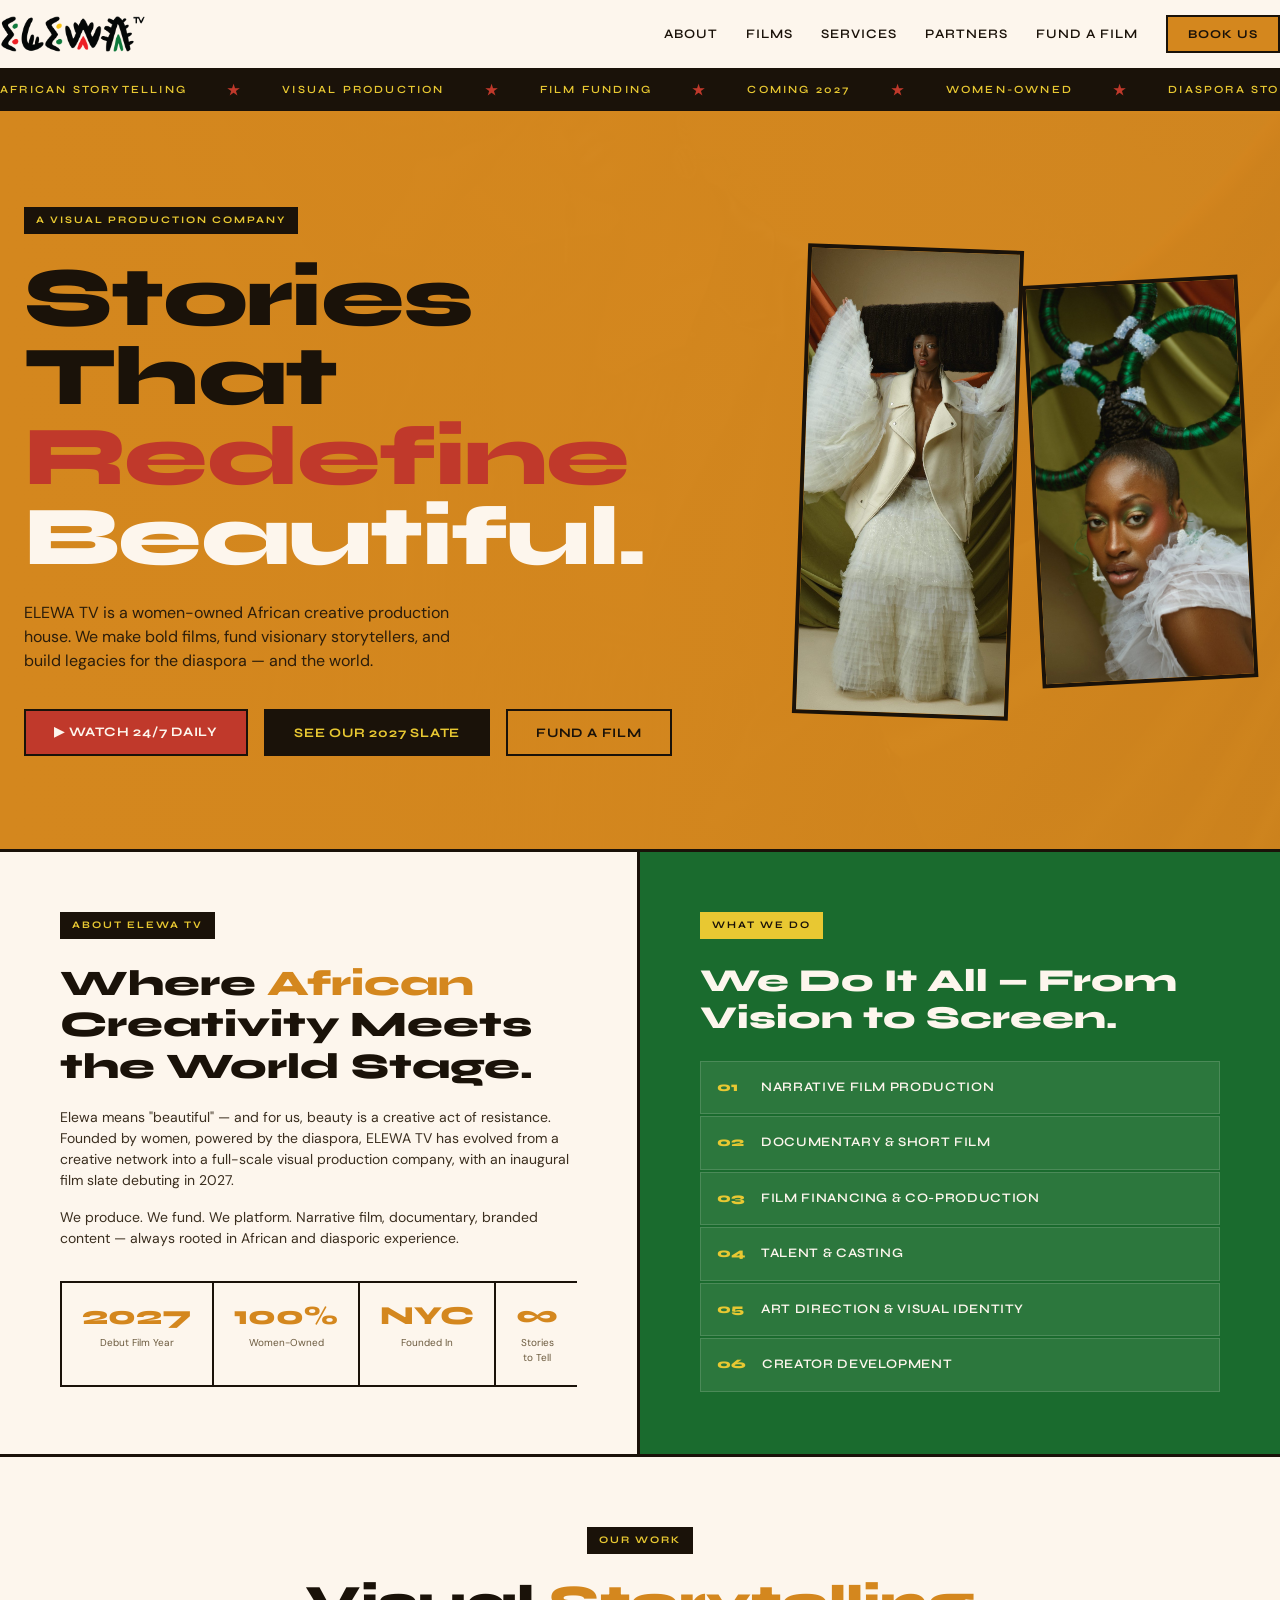
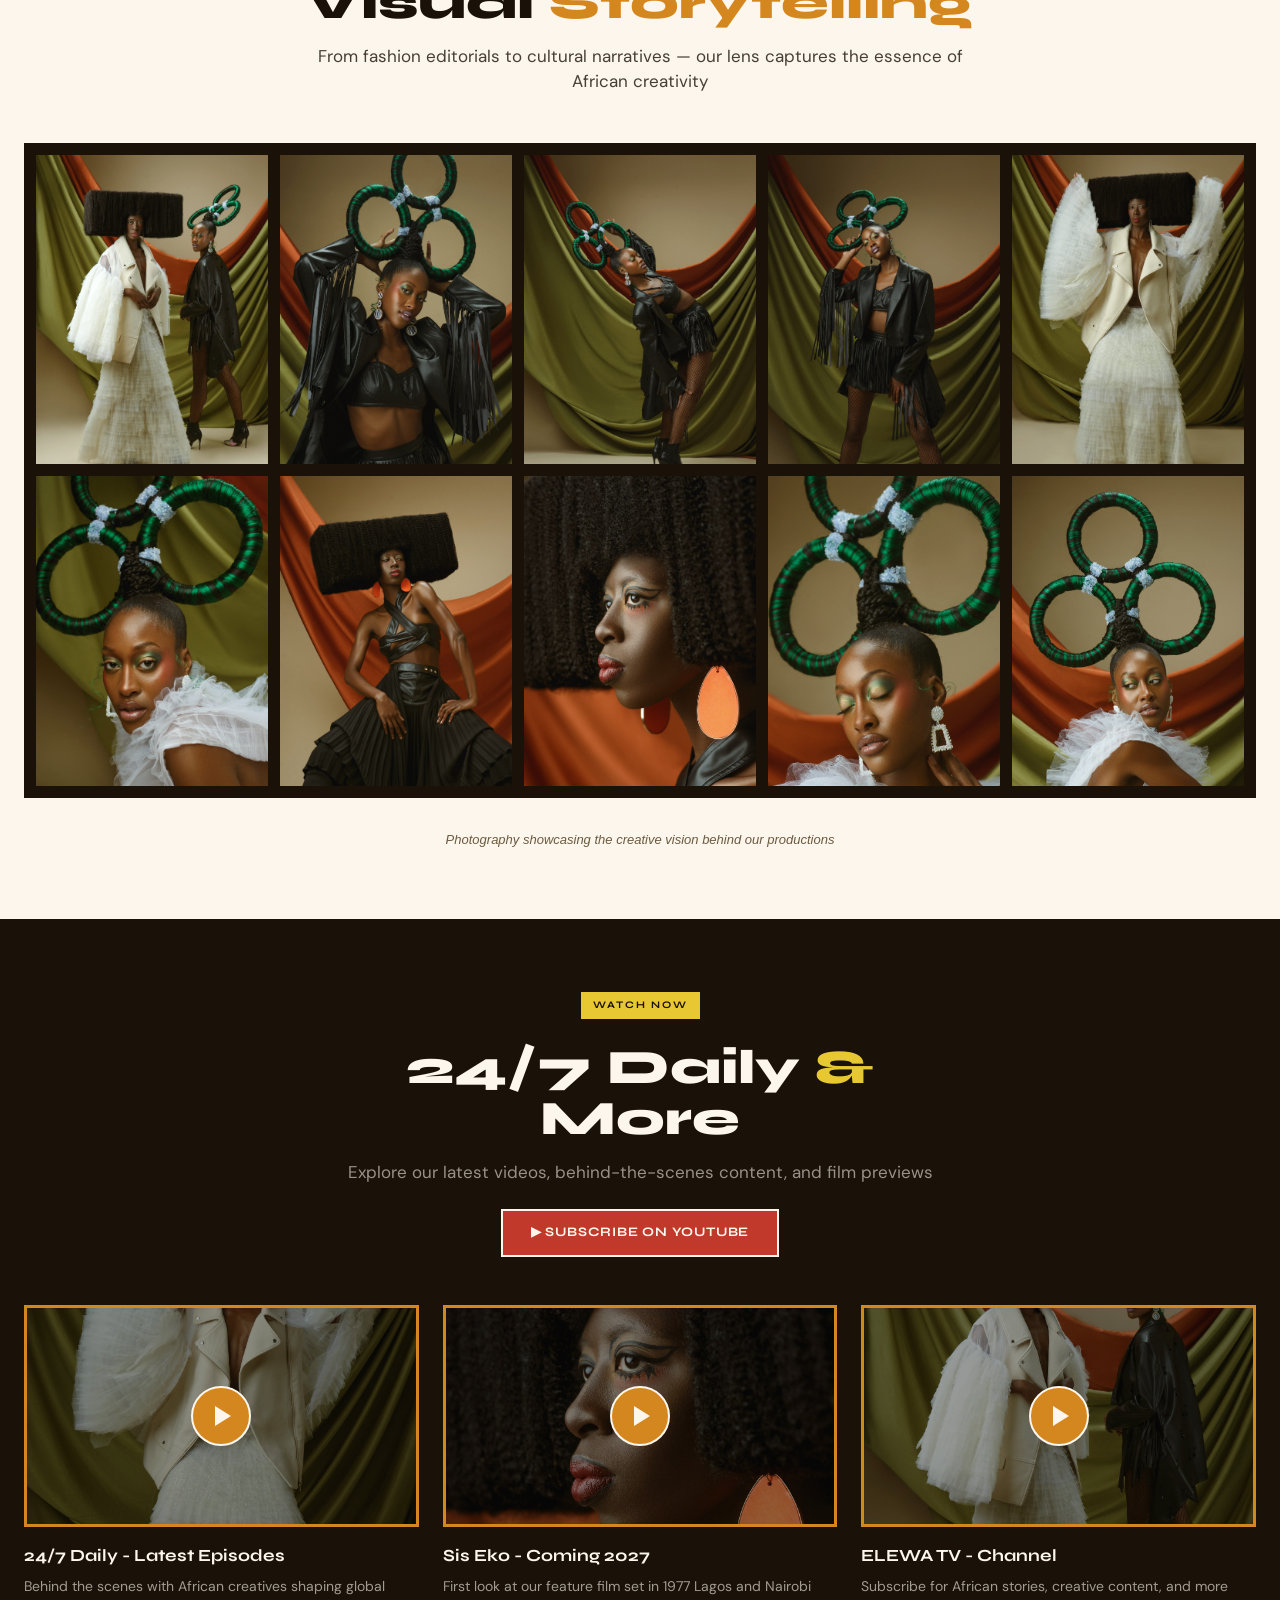
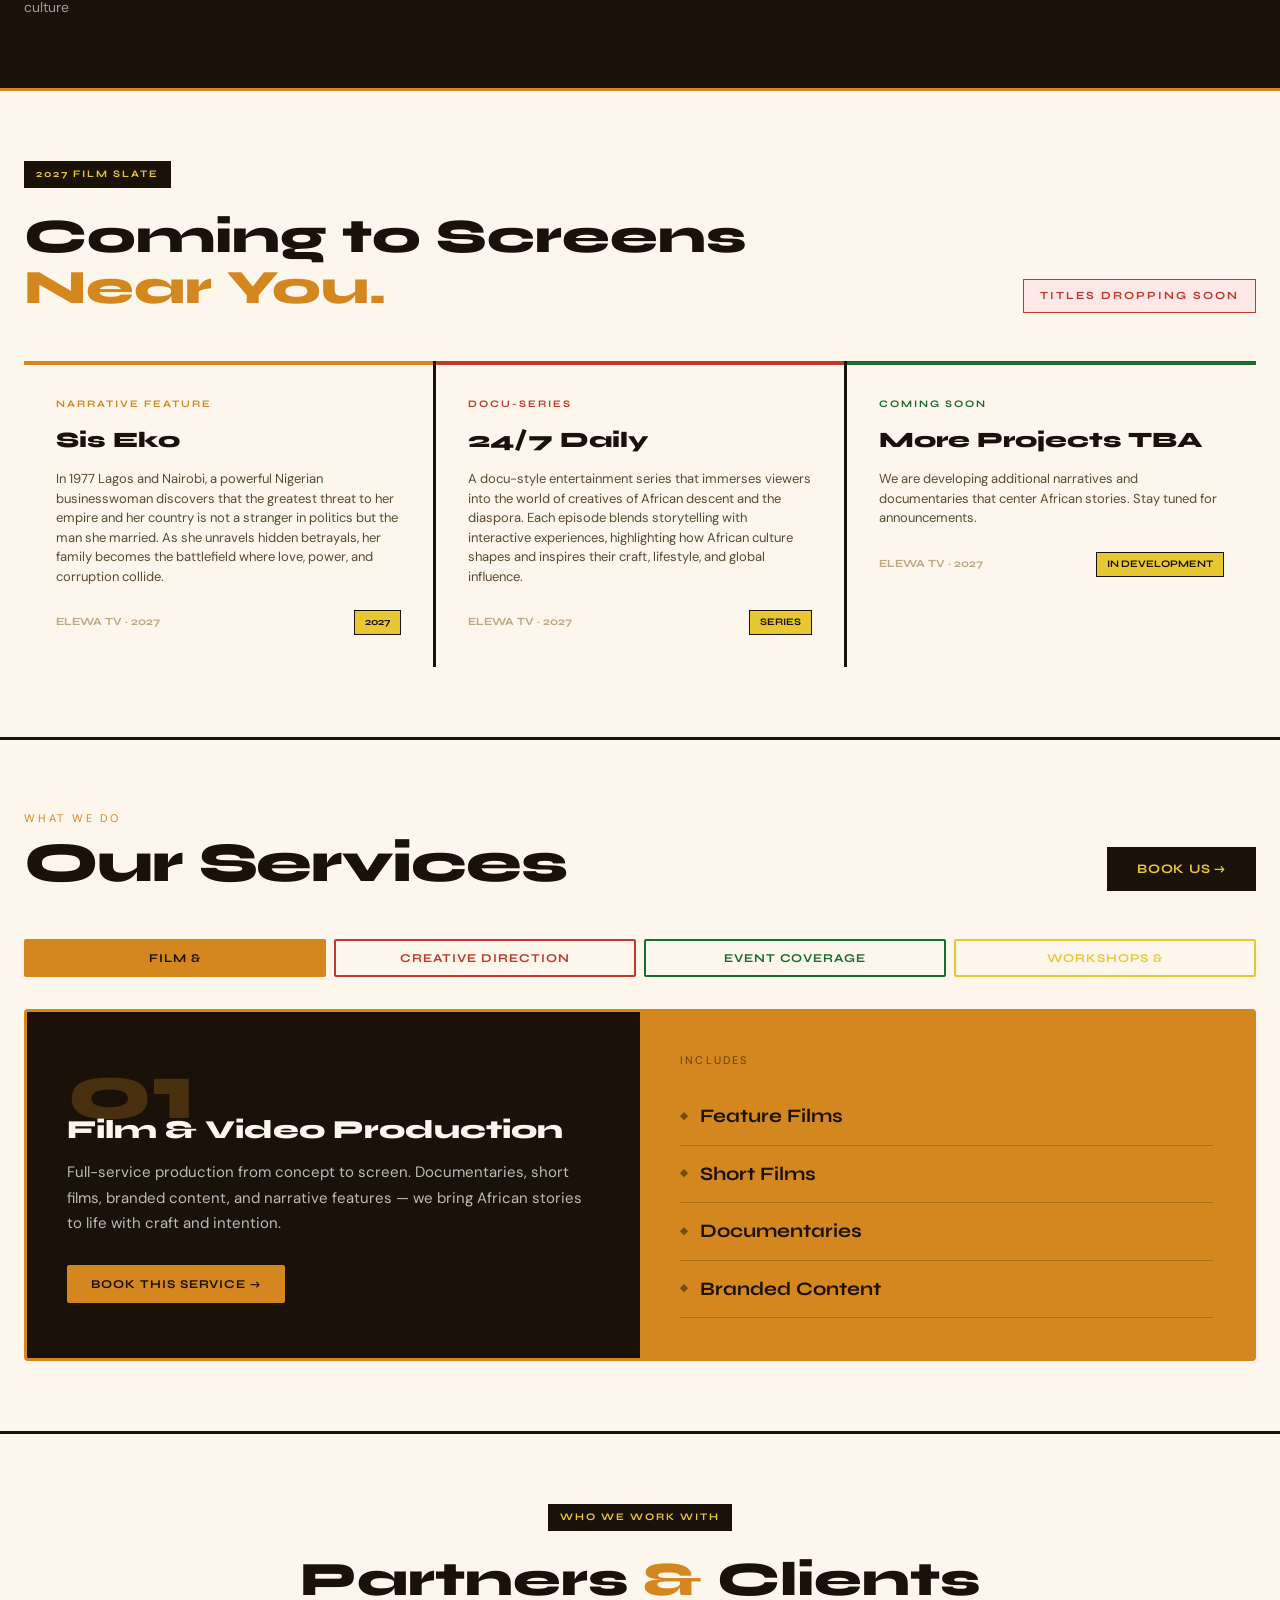
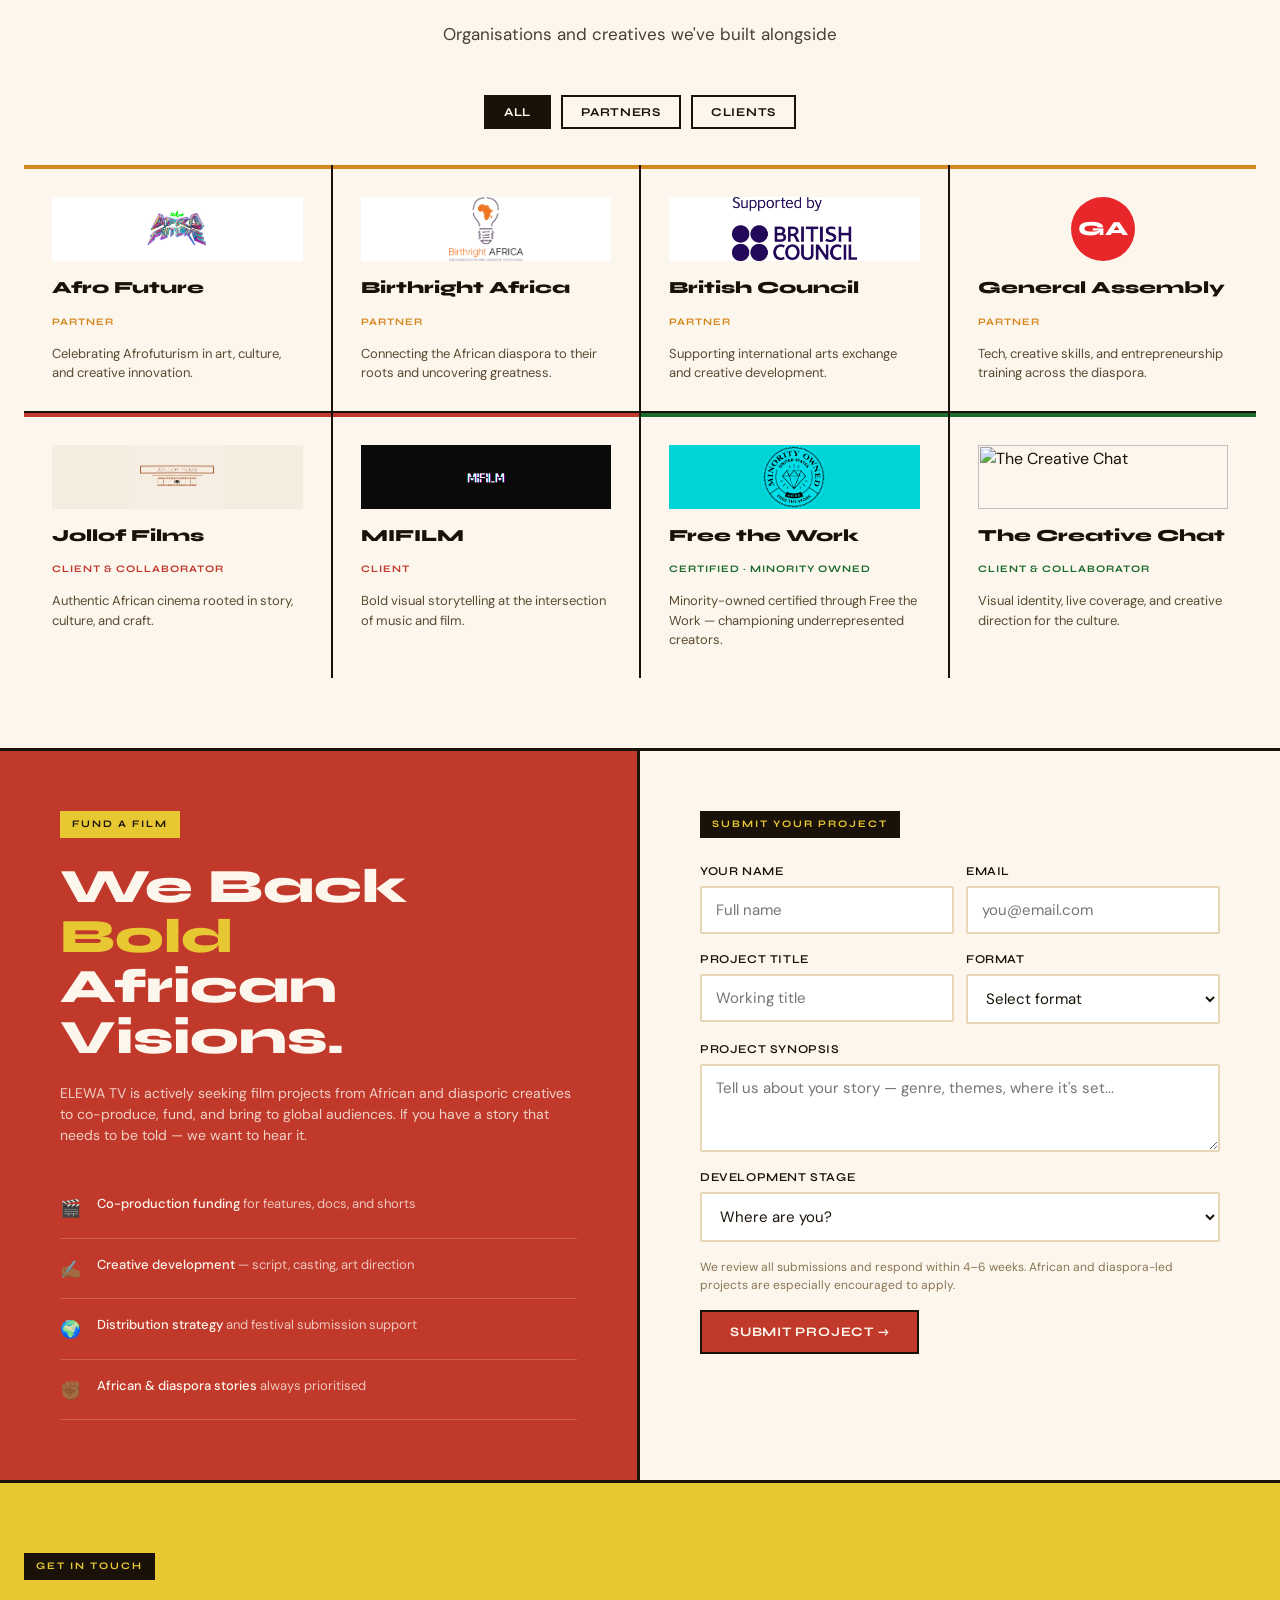
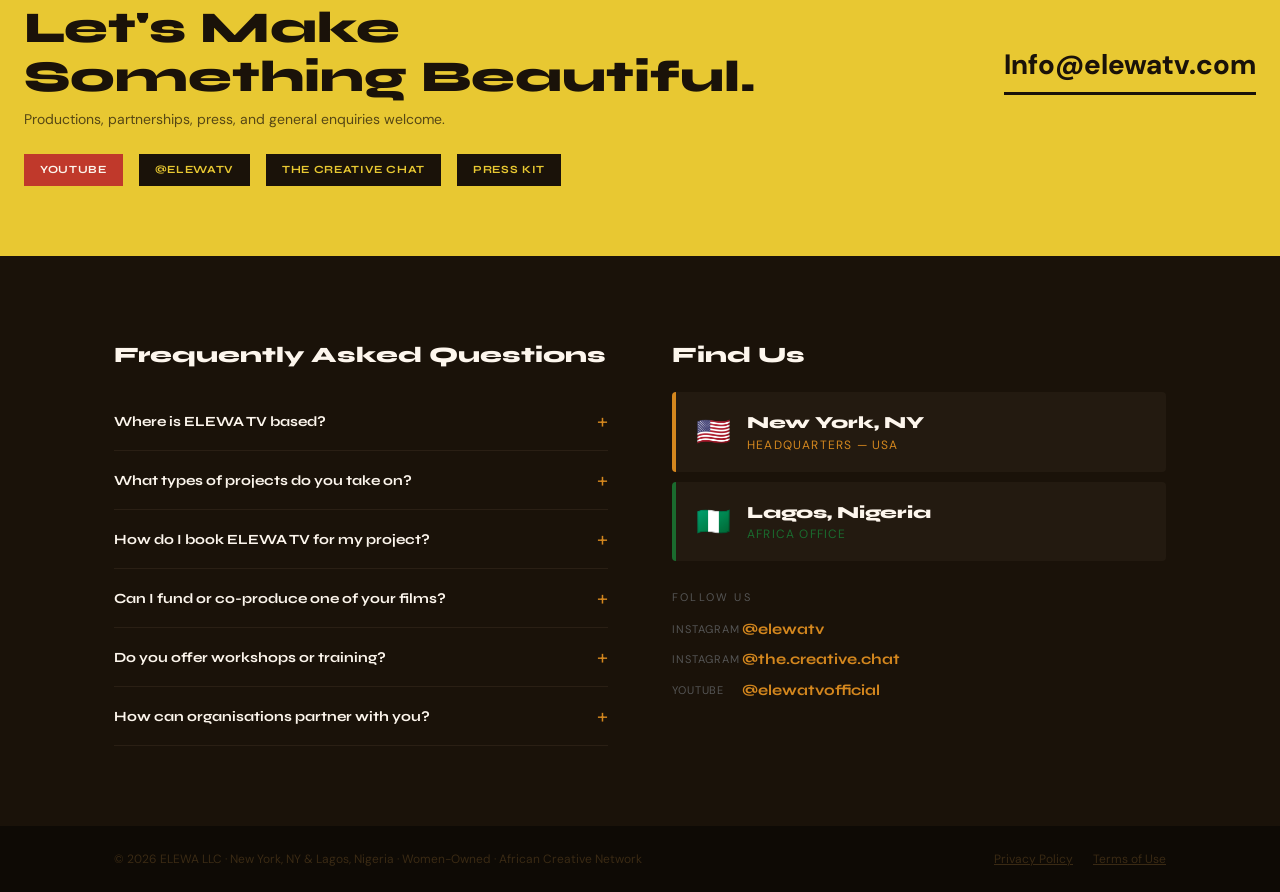
==== commit b6fe7a28: "Fix HTML syntax errors and restore script functionality" ====
--- a/index.html
+++ b/index.html
@@ -15,7 +15,6 @@
   }
   *{margin:0;padding:0;box-sizing:border-box;}
   html{scroll-behavior:smooth;}
-  tyle>
   /* ------------------------------------------------------------------
      HERO HEADLINE OVERLAP FIX
  
@@ -31,121 +30,7 @@
      clearance instead of a 147px overlap. Type size is unchanged.
      ------------------------------------------------------------------ */
   .hero > .wrap { width: 100%; }
-</style>
- 
-<script>
-(function () {
-  'use strict';
- 
-  /* ------------------------------------------------------------------
-     1. VIDEO EMBEDS
-     Cards are matched on their title text, not position, so reordering
-     the cards later will not break this.
- 
-     To add or change a video: grab the 11-character ID from its
-     YouTube link. In https://youtu.be/xrFGnOOYl10 the ID is
-     xrFGnOOYl10 — the part after the last slash, before any "?".
-     ------------------------------------------------------------------ */
-  var VIDEOS = [
-    { match: '24/7 Daily',        id: 'xrFGnOOYl10' },  /* Ep 3 — Fatamata Kamara */
-    { match: 'ELEWA TV - Channel', id: '8pLL7ihG4FM' }   /* Creative Chat Link Up: Ghana */
-    /* Sis Eko has no footage yet — see section 2 below.
-       When you have a teaser, add:
-       , { match: 'Sis Eko', id: 'PASTE_ID_HERE' }
-       and delete the COMING_SOON entry below. */
-  ];
- 
-  /* Cards with no video yet get this panel instead of a dead player. */
-  var COMING_SOON = [
-    { match: 'Sis Eko', line1: 'Coming 2027', line2: 'First look landing soon' }
-  ];
- 
-  var modal = document.getElementById('videoModal');
-  if (!modal) return;
-  var body = modal.querySelector('.video-modal-body');
-  if (!body) return;
- 
-  var originalBody = body.innerHTML;   /* kept so we can restore on close */
- 
-  function embed(id) {
-    body.innerHTML =
-      '<div style="position:relative;width:100%;padding-top:56.25%;background:#000">' +
-        '<iframe style="position:absolute;inset:0;width:100%;height:100%;border:0" ' +
-          'src="https://www.youtube-nocookie.com/embed/' + id +
-            '?rel=0&modestbranding=1&autoplay=1" ' +
-          'title="ELEWA TV video" ' +
-          'allow="accelerometer; autoplay; clipboard-write; encrypted-media; picture-in-picture" ' +
-          'allowfullscreen></iframe>' +
-      '</div>';
-  }
- 
-  function comingSoon(item) {
-    body.innerHTML =
-      '<div style="padding:64px 24px;text-align:center;background:#1a1209">' +
-        '<div style="font-family:\'Syne\',sans-serif;font-size:11px;font-weight:700;' +
-             'text-transform:uppercase;letter-spacing:.2em;color:#e8c832;margin-bottom:14px">' +
-          item.line1 +
-        '</div>' +
-        '<div style="font-family:\'Syne\',sans-serif;font-size:26px;font-weight:800;color:#fdf6ed">' +
-          item.line2 +
-        '</div>' +
-      '</div>';
-  }
- 
-  function restore() {
-    body.innerHTML = originalBody;   /* removing the iframe stops the audio */
-  }
- 
-  Array.prototype.forEach.call(document.querySelectorAll('.video-card'), function (card) {
-    card.addEventListener('click', function () {
-      var text = card.textContent;
-      var video = VIDEOS.filter(function (v) { return text.indexOf(v.match) !== -1; })[0];
-      var soon  = COMING_SOON.filter(function (v) { return text.indexOf(v.match) !== -1; })[0];
-      /* setTimeout lets the site's own handler finish opening the modal first */
-      setTimeout(function () {
-        if (video) embed(video.id);
-        else if (soon) comingSoon(soon);
-      }, 0);
-    });
-  });
- 
-  /* --- stop playback whenever the modal closes --- */
-  var closeBtn = document.getElementById('videoModalClose');
-  if (closeBtn) closeBtn.addEventListener('click', function () { setTimeout(restore, 0); });
- 
-  modal.addEventListener('click', function (e) {
-    if (e.target === modal) setTimeout(restore, 0);   /* clicked the backdrop */
-  });
- 
-  document.addEventListener('keydown', function (e) {
-    if (e.key === 'Escape') setTimeout(restore, 0);
-  });
- 
- 
-  /* ------------------------------------------------------------------
-     2. THE CREATIVE CHAT LOGO
-     Swaps the "TCC" text tile for the real logo.
-     Requires images/logo-thecreativechat.png to be uploaded.
- 
-     To do the same for General Assembly once you have its logo:
-     add another entry to this list.
-     ------------------------------------------------------------------ */
-  var LOGOS = [
-    { match: 'The Creative Chat', file: 'images/logo-thecreativechat.png', alt: 'The Creative Chat' }
-  ];
- 
-  Array.prototype.forEach.call(document.querySelectorAll('.partner-card'), function (card) {
-    var text = card.textContent;
-    var hit = LOGOS.filter(function (l) { return text.indexOf(l.match) !== -1; })[0];
-    if (!hit) return;
-    var tile = card.querySelector('.partner-logo');
-    if (!tile || tile.querySelector('img')) return;   /* already has a logo */
-    tile.innerHTML = '<img src="' + hit.file + '" alt="' + hit.alt +
-                     '" style="width:100%;height:100%;object-fit:contain">';
-  });
- 
-})();
-</script>
+
   body{background:var(--bg);color:var(--ink);font-family:'DM Sans',sans-serif;line-height:1.5;
     -webkit-user-select:none;-moz-user-select:none;-ms-user-select:none;user-select:none;
   }
@@ -1083,5 +968,118 @@
 document.querySelectorAll('[data-open]').forEach(btn => btn.addEventListener('click', () => openModal(btn.dataset.open)));
 document.getElementById('privacyModal').addEventListener('click', e => { if (e.target.id === 'privacyModal') closeModal('privacyModal'); });
 </script>
+  <script>
+(function () {
+  'use strict';
+ 
+  /* ------------------------------------------------------------------
+     1. VIDEO EMBEDS
+     Cards are matched on their title text, not position, so reordering
+     the cards later will not break this.
+ 
+     To add or change a video: grab the 11-character ID from its
+     YouTube link. In https://youtu.be/xrFGnOOYl10 the ID is
+     xrFGnOOYl10 — the part after the last slash, before any "?".
+     ------------------------------------------------------------------ */
+  var VIDEOS = [
+    { match: '24/7 Daily',        id: 'xrFGnOOYl10' },  /* Ep 3 — Fatamata Kamara */
+    { match: 'ELEWA TV - Channel', id: '8pLL7ihG4FM' }   /* Creative Chat Link Up: Ghana */
+    /* Sis Eko has no footage yet — see section 2 below.
+       When you have a teaser, add:
+       , { match: 'Sis Eko', id: 'PASTE_ID_HERE' }
+       and delete the COMING_SOON entry below. */
+  ];
+ 
+  /* Cards with no video yet get this panel instead of a dead player. */
+  var COMING_SOON = [
+    { match: 'Sis Eko', line1: 'Coming 2027', line2: 'First look landing soon' }
+  ];
+ 
+  var modal = document.getElementById('videoModal');
+  if (!modal) return;
+  var body = modal.querySelector('.video-modal-body');
+  if (!body) return;
+ 
+  var originalBody = body.innerHTML;   /* kept so we can restore on close */
+ 
+  function embed(id) {
+    body.innerHTML =
+      '<div style="position:relative;width:100%;padding-top:56.25%;background:#000">' +
+        '<iframe style="position:absolute;inset:0;width:100%;height:100%;border:0" ' +
+          'src="https://www.youtube-nocookie.com/embed/' + id +
+            '?rel=0&modestbranding=1&autoplay=1" ' +
+          'title="ELEWA TV video" ' +
+          'allow="accelerometer; autoplay; clipboard-write; encrypted-media; picture-in-picture" ' +
+          'allowfullscreen></iframe>' +
+      '</div>';
+  }
+ 
+  function comingSoon(item) {
+    body.innerHTML =
+      '<div style="padding:64px 24px;text-align:center;background:#1a1209">' +
+        '<div style="font-family:\'Syne\',sans-serif;font-size:11px;font-weight:700;' +
+             'text-transform:uppercase;letter-spacing:.2em;color:#e8c832;margin-bottom:14px">' +
+          item.line1 +
+        '</div>' +
+        '<div style="font-family:\'Syne\',sans-serif;font-size:26px;font-weight:800;color:#fdf6ed">' +
+          item.line2 +
+        '</div>' +
+      '</div>';
+  }
+ 
+  function restore() {
+    body.innerHTML = originalBody;   /* removing the iframe stops the audio */
+  }
+ 
+  Array.prototype.forEach.call(document.querySelectorAll('.video-card'), function (card) {
+    card.addEventListener('click', function () {
+      var text = card.textContent;
+      var video = VIDEOS.filter(function (v) { return text.indexOf(v.match) !== -1; })[0];
+      var soon  = COMING_SOON.filter(function (v) { return text.indexOf(v.match) !== -1; })[0];
+      /* setTimeout lets the site's own handler finish opening the modal first */
+      setTimeout(function () {
+        if (video) embed(video.id);
+        else if (soon) comingSoon(soon);
+      }, 0);
+    });
+  });
+ 
+  /* --- stop playback whenever the modal closes --- */
+  var closeBtn = document.getElementById('videoModalClose');
+  if (closeBtn) closeBtn.addEventListener('click', function () { setTimeout(restore, 0); });
+ 
+  modal.addEventListener('click', function (e) {
+    if (e.target === modal) setTimeout(restore, 0);   /* clicked the backdrop */
+  });
+ 
+  document.addEventListener('keydown', function (e) {
+    if (e.key === 'Escape') setTimeout(restore, 0);
+  });
+ 
+ 
+  /* ------------------------------------------------------------------
+     2. THE CREATIVE CHAT LOGO
+     Swaps the "TCC" text tile for the real logo.
+     Requires images/logo-thecreativechat.png to be uploaded.
+ 
+     To do the same for General Assembly once you have its logo:
+     add another entry to this list.
+     ------------------------------------------------------------------ */
+  var LOGOS = [
+    { match: 'The Creative Chat', file: 'images/logo-thecreativechat.png', alt: 'The Creative Chat' }
+  ];
+ 
+  Array.prototype.forEach.call(document.querySelectorAll('.partner-card'), function (card) {
+    var text = card.textContent;
+    var hit = LOGOS.filter(function (l) { return text.indexOf(l.match) !== -1; })[0];
+    if (!hit) return;
+    var tile = card.querySelector('.partner-logo');
+    if (!tile || tile.querySelector('img')) return;   /* already has a logo */
+    tile.innerHTML = '<img src="' + hit.file + '" alt="' + hit.alt +
+                     '" style="width:100%;height:100%;object-fit:contain">';
+  });
+ 
+})();
+</script>
 </body>
 </html>
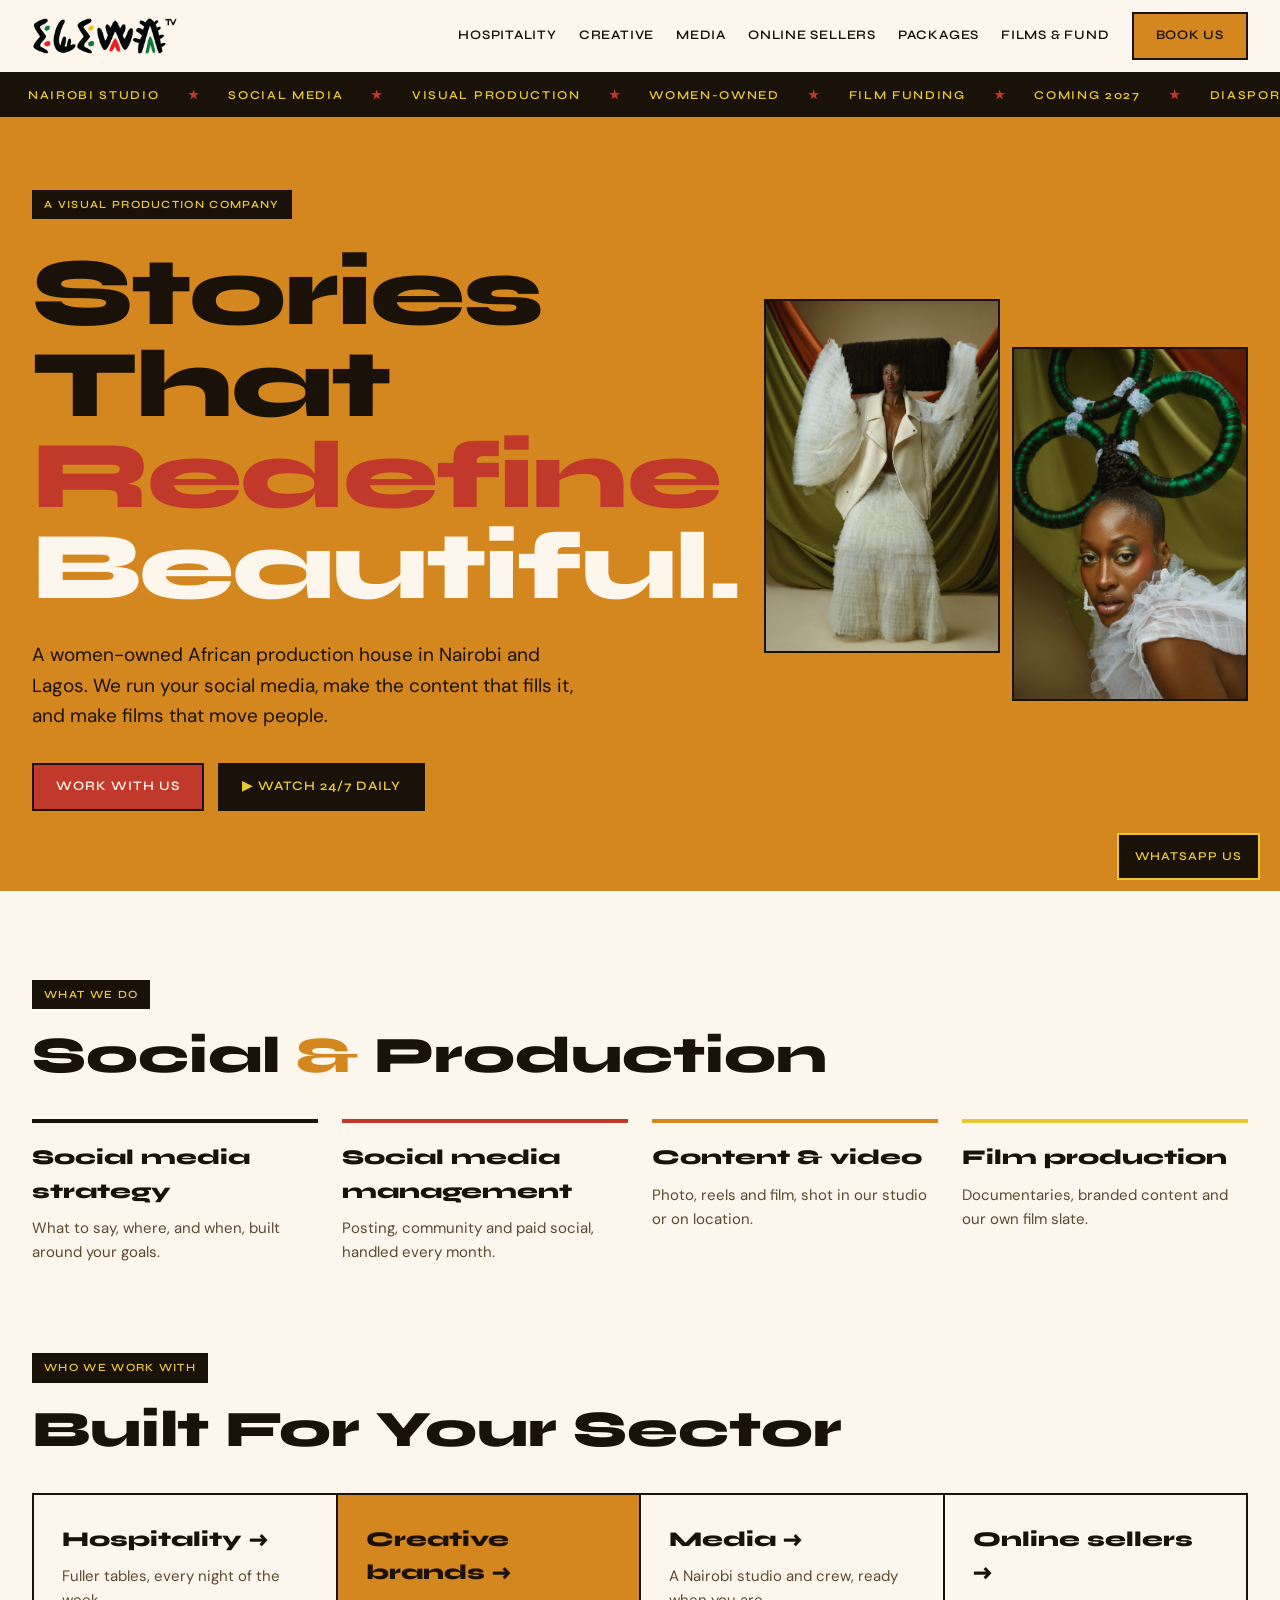
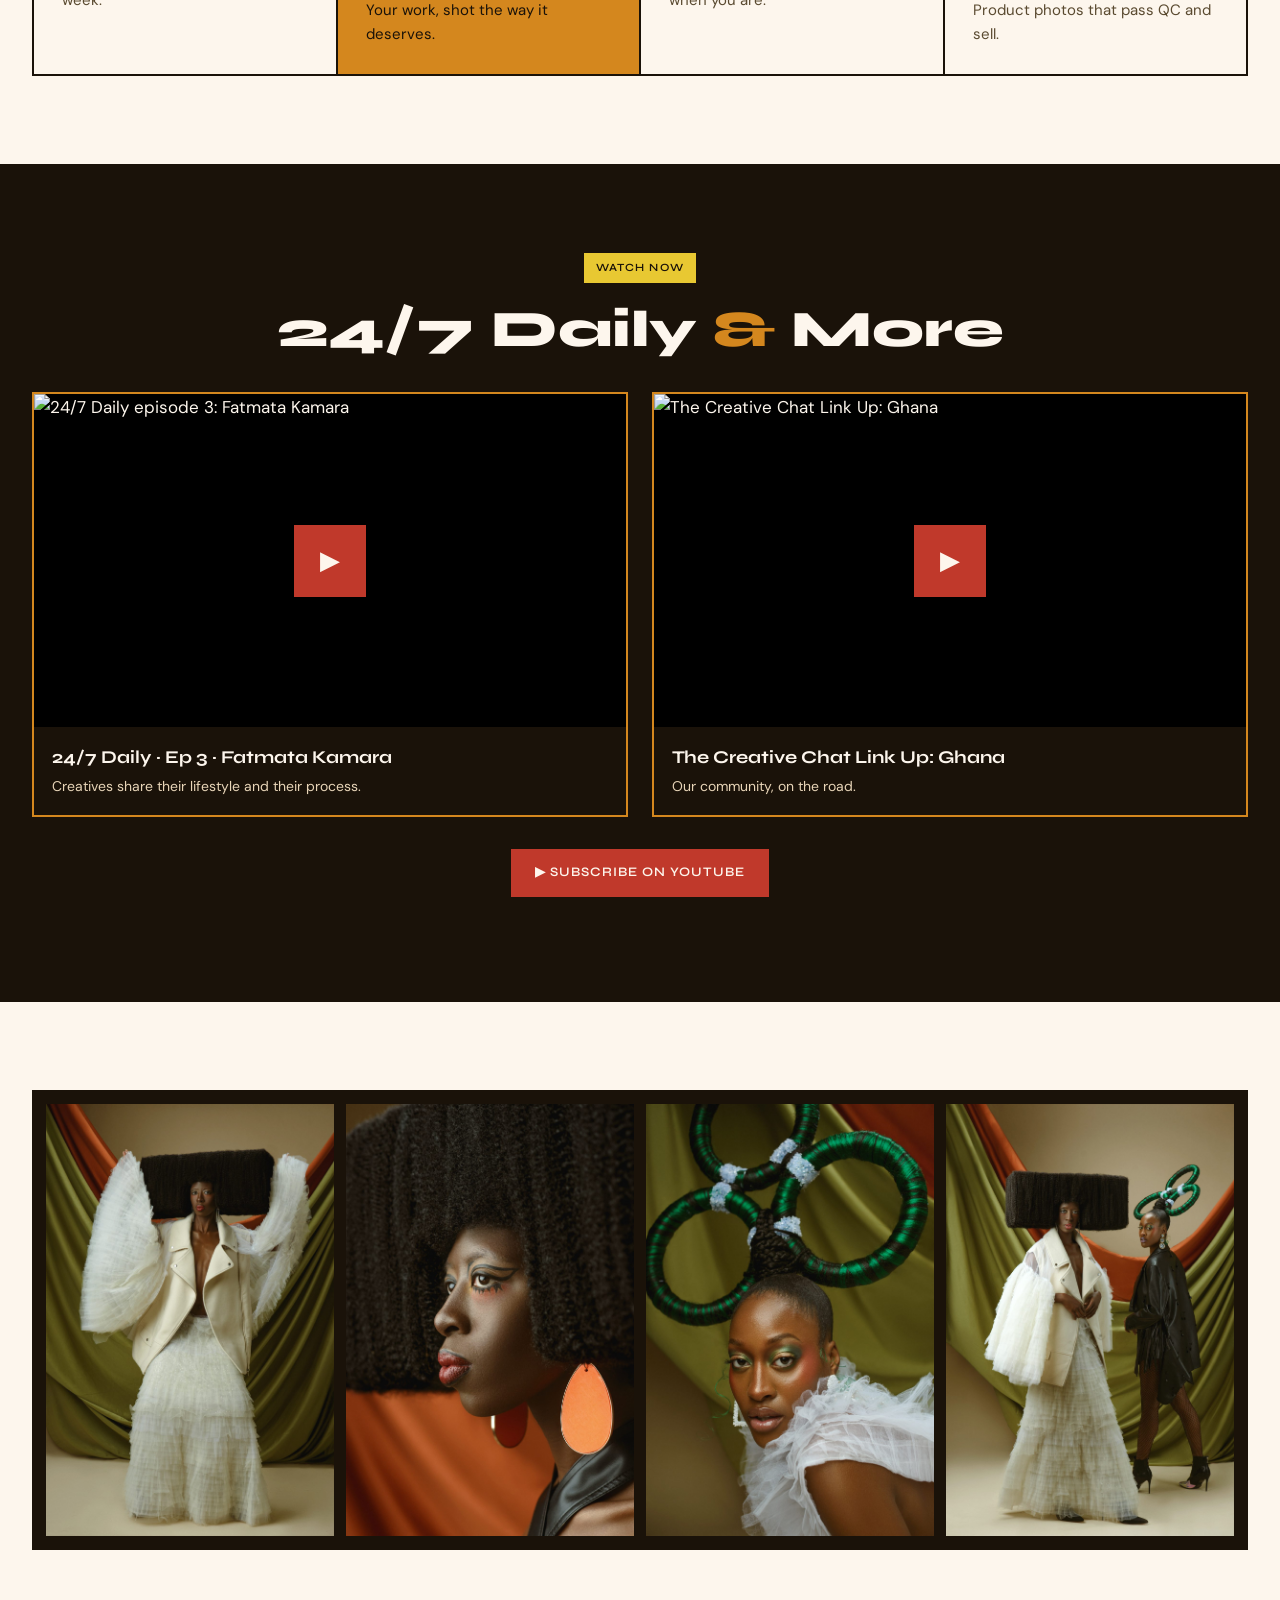
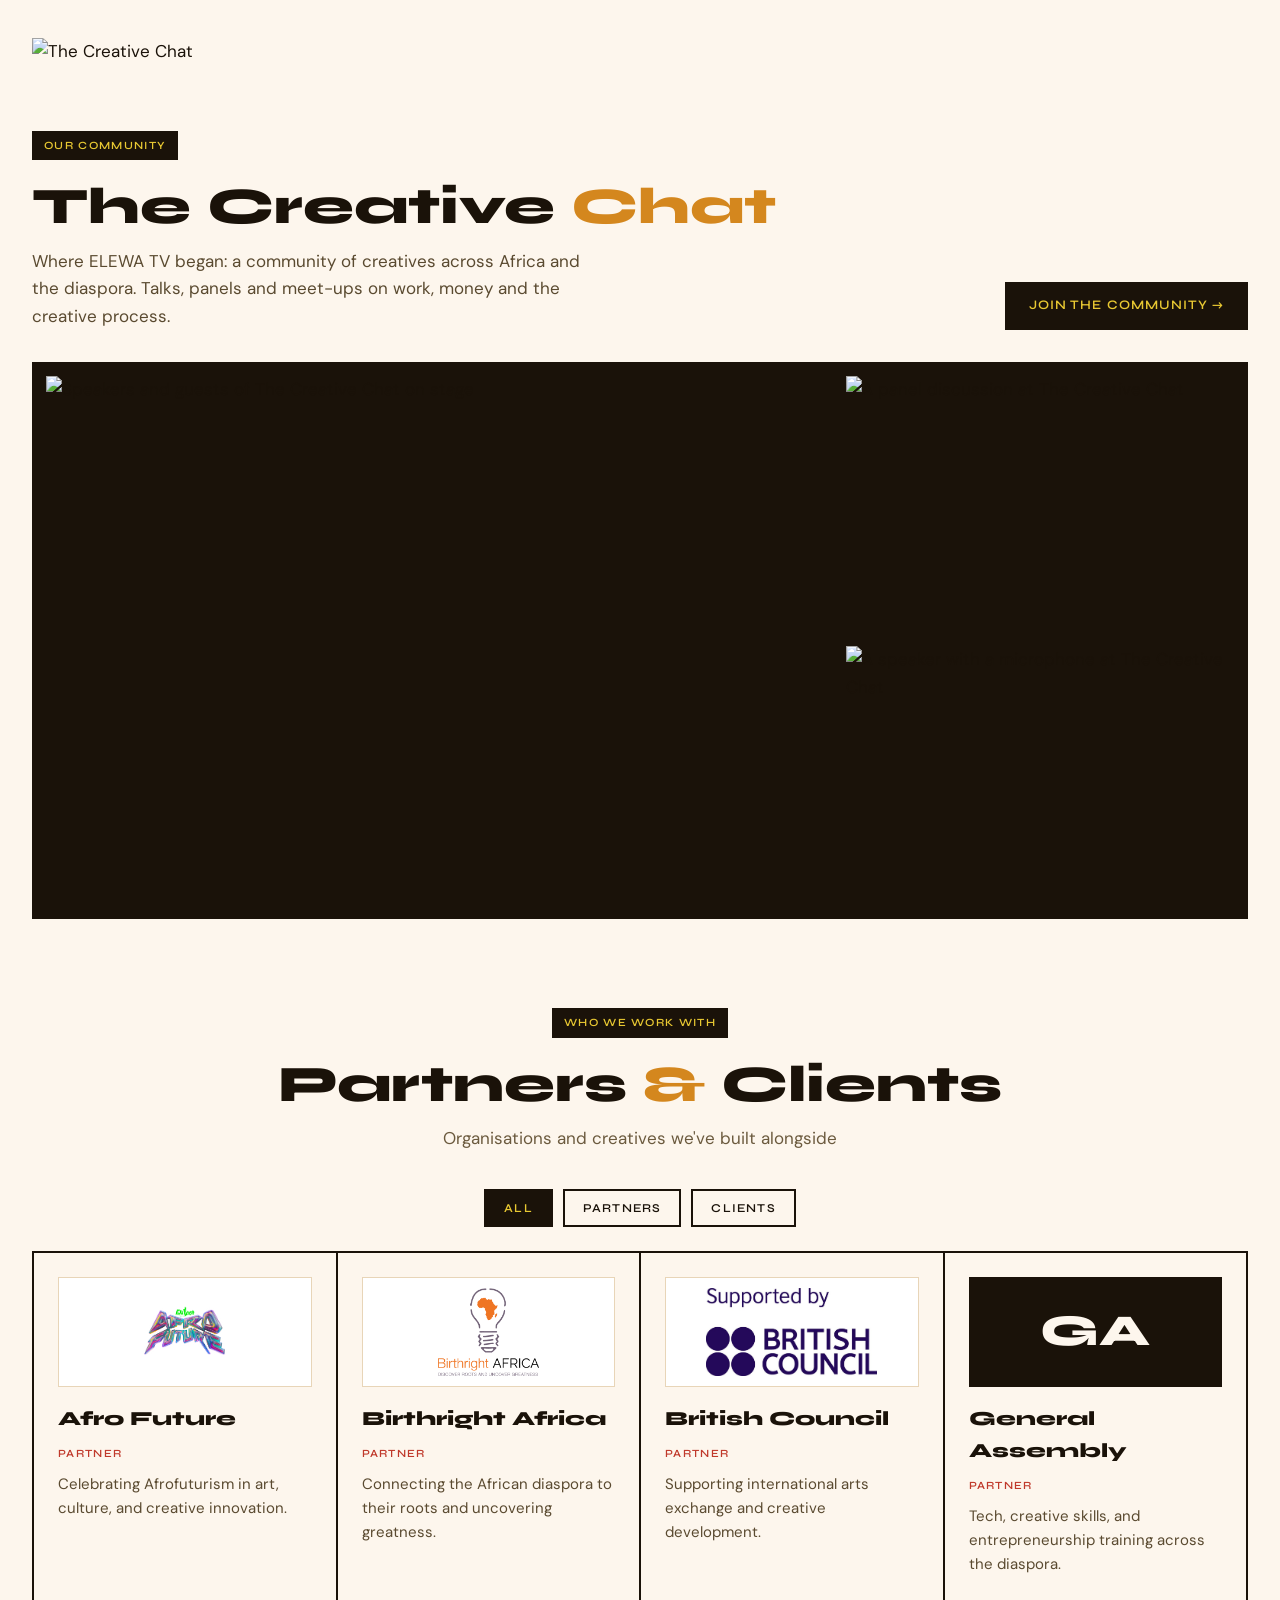
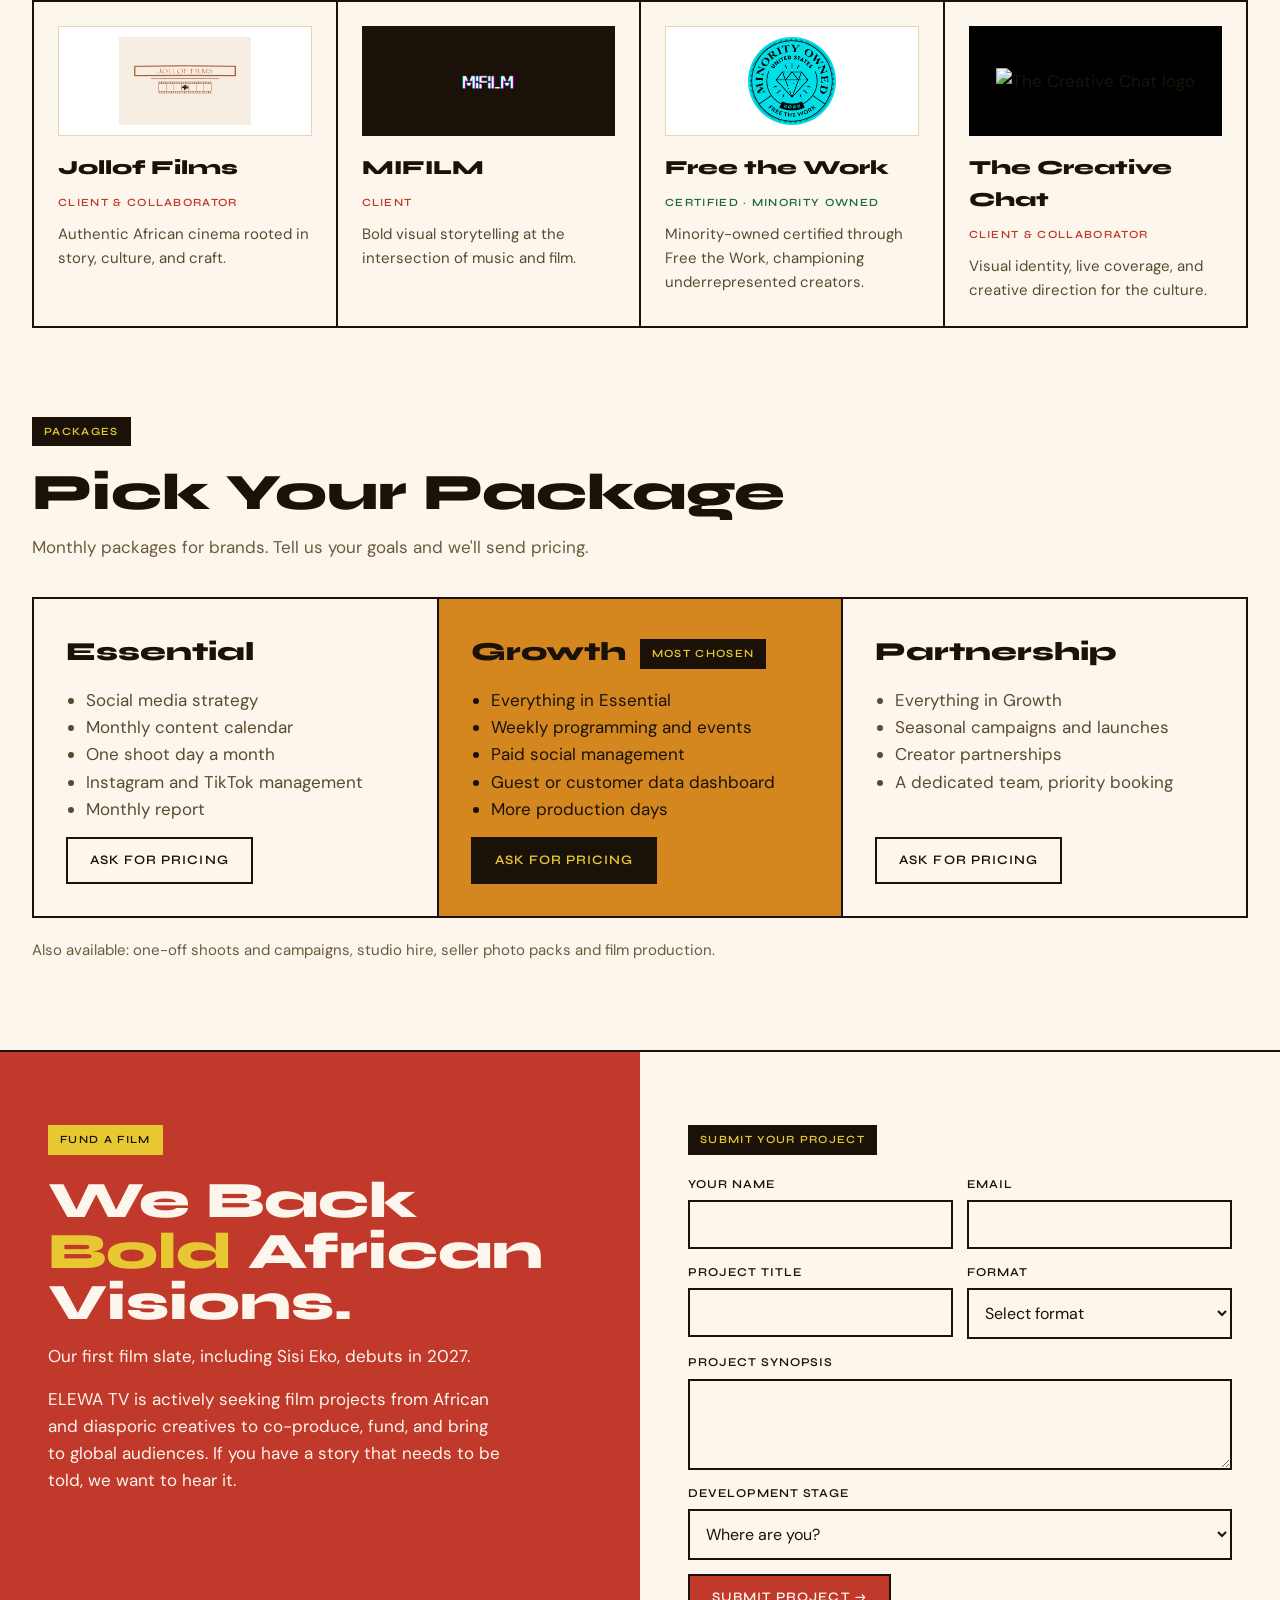
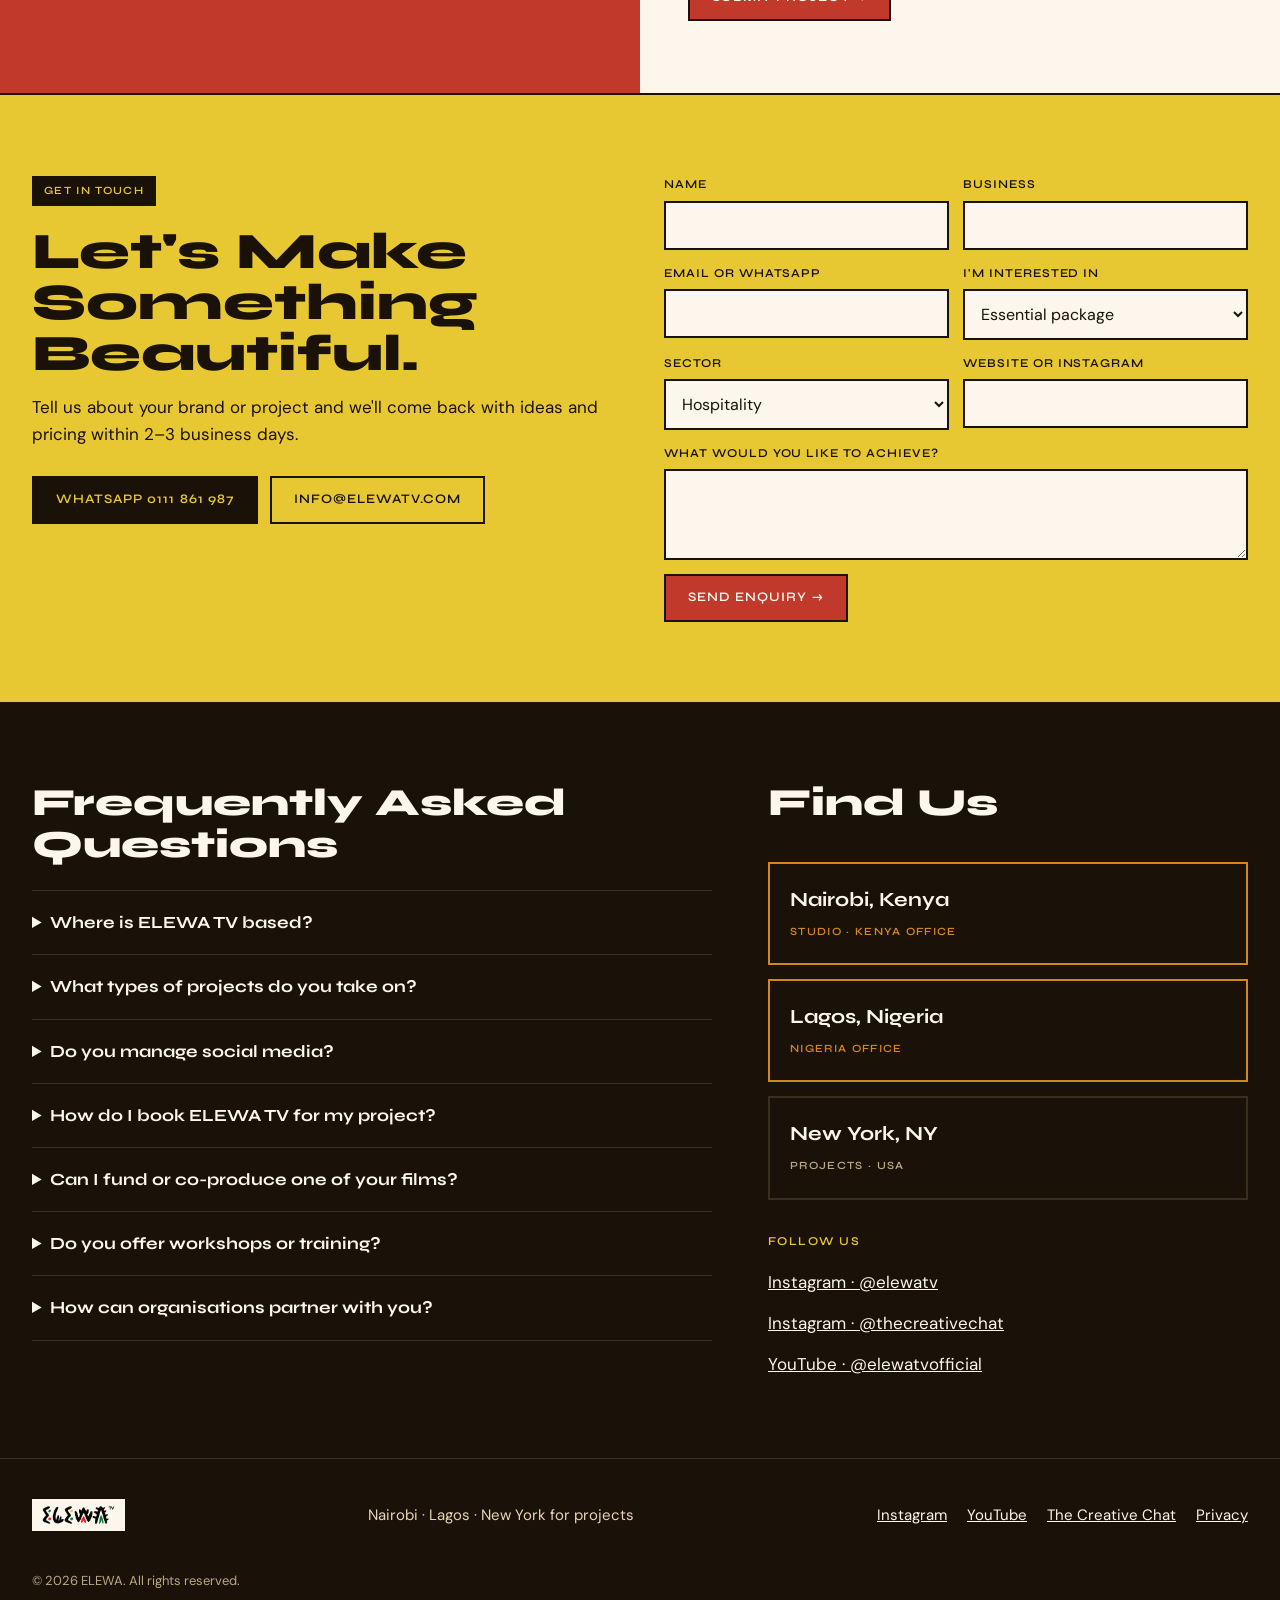
==== commit 562488b0: "Add files via upload" ====
--- a/index.html
+++ b/index.html
@@ -1,1085 +1,281 @@
-
+<!DOCTYPE html>
 <html lang="en">
 <head>
 <meta charset="UTF-8">
 <meta name="viewport" content="width=device-width, initial-scale=1.0">
-<title>ELEWA TV — Visual Production Company</title>
-<meta name="description" content="ELEWA TV is a women-owned African creative production house. We make bold films, fund visionary storytellers, and build legacies for the diaspora — and the world.">
+<title>ELEWA TV — Visual Production Company | Nairobi &amp; Lagos</title>
+<meta name="description" content="ELEWA TV is a women-owned African production house in Nairobi and Lagos. Social media strategy and management, content and video, and film production for hospitality, creative and media brands.">
+<meta property="og:title" content="ELEWA TV — Stories That Redefine Beautiful">
+<meta property="og:description" content="Social media, content and film from a women-owned African production house in Nairobi and Lagos.">
+<meta property="og:image" content="https://elewatv.com/images/WebRes-AbbyHair-0143.jpg">
+<link rel="icon" href="images/logo-elewatv.png">
 <link rel="preconnect" href="https://fonts.googleapis.com">
 <link rel="preconnect" href="https://fonts.gstatic.com" crossorigin>
 <link href="https://fonts.googleapis.com/css2?family=Syne:wght@400;600;700;800&family=DM+Sans:ital,wght@0,300;0,400;0,500;1,300;1,400&display=swap" rel="stylesheet">
-<style>
-  :root{
-    --bg:#fdf6ed; --ink:#1a1209; --primary:#d4871e; --primary-dark:#c45c2a;
-    --green:#1a6b2e; --yellow:#e8c832; --red:#c0392b; --muted:#6b5a3e; --tan:#bba882;
-  }
-  *{margin:0;padding:0;box-sizing:border-box;}
-  html{scroll-behavior:smooth;}
-  /* ------------------------------------------------------------------
-     HERO HEADLINE OVERLAP FIX
- 
-     The hero is display:flex, which makes its .wrap a flex item. A flex
-     item with `margin: 0 auto` shrinks to fit its content instead of
-     stretching to its 1280px max-width — so the wrap collapsed to 568px
-     and got centred, pushing "Stories That Redefine Beautiful." 147px
-     into the photo panel.
- 
-     width:100% makes the hero's wrap behave like every other .wrap on
-     the page. Measured on the live site: headline right edge moved from
-     1029px to 738px, with the photos starting at 882px — so 144px of
-     clearance instead of a 147px overlap. Type size is unchanged.
-     ------------------------------------------------------------------ */
-  .hero > .wrap { width: 100%; }
-
-  body{background:var(--bg);color:var(--ink);font-family:'DM Sans',sans-serif;line-height:1.5;
-    -webkit-user-select:none;-moz-user-select:none;-ms-user-select:none;user-select:none;
-  }
-  /* Keep form fields normally editable/selectable so people can still type and fix typos */
-  input,textarea,select{-webkit-user-select:text;-moz-user-select:text;-ms-user-select:text;user-select:text;}
-  img{-webkit-user-drag:none;user-drag:none;-webkit-touch-callout:none;pointer-events:auto;}
-  h1,h2,h3,h4,.syne{font-family:'Syne',sans-serif;}
-  a{color:inherit;text-decoration:none;}
-  img{display:block;max-width:100%;}
-  button{font-family:inherit;cursor:pointer;}
-  .wrap{max-width:1280px;margin:0 auto;padding:0 24px;}
-  .eyebrow{display:inline-block;background:var(--ink);color:var(--yellow);font-family:'Syne',sans-serif;font-size:10px;font-weight:700;text-transform:uppercase;letter-spacing:.2em;padding:6px 12px;margin-bottom:24px;}
-  .eyebrow.on-dark{background:var(--yellow);color:var(--ink);}
-  .btn{display:inline-flex;align-items:center;gap:8px;font-family:'Syne',sans-serif;font-size:13px;font-weight:700;text-transform:uppercase;letter-spacing:.06em;padding:12px 28px;border:2px solid var(--ink);transition:all .2s;}
-  .btn-red{background:var(--red);color:var(--bg);}
-  .btn-red:hover{background:var(--ink);}
-  .btn-dark{background:var(--ink);color:var(--yellow);}
-  .btn-dark:hover{background:var(--primary-dark);color:var(--bg);}
-  .btn-outline{background:transparent;color:var(--ink);}
-  .btn-outline:hover{background:var(--ink);color:var(--bg);}
-
-  /* ---------- Nav ---------- */
-  nav{position:sticky;top:0;z-index:50;background:var(--bg);border-bottom:2px solid var(--ink);}
-  .nav-inner{display:flex;align-items:center;justify-content:space-between;padding:14px 0;}
-  .nav-logo img{height:40px;object-fit:contain;}
-  .nav-logo .fallback{font-family:'Syne',sans-serif;font-size:20px;font-weight:800;color:var(--primary);}
-  .nav-links{display:flex;align-items:center;gap:28px;}
-  .nav-links button.link{background:none;border:none;font-family:'Syne',sans-serif;font-size:13px;font-weight:600;text-transform:uppercase;letter-spacing:.08em;color:var(--ink);}
-  .nav-links button.link:hover{color:var(--primary);}
-  .nav-book{background:var(--primary);color:var(--ink);padding:10px 20px;border:2px solid var(--ink);font-family:'Syne',sans-serif;font-size:12px;font-weight:700;text-transform:uppercase;letter-spacing:.08em;}
-  .nav-book:hover{background:var(--primary-dark);}
-  .nav-toggle{display:none;background:none;border:none;font-size:24px;}
-  .nav-mobile{display:none;flex-direction:column;gap:16px;padding-bottom:16px;}
-  .nav-mobile button.link{background:none;border:none;text-align:left;font-family:'Syne',sans-serif;font-size:13px;font-weight:600;text-transform:uppercase;letter-spacing:.08em;}
-  @media (max-width:860px){
-    .nav-links{display:none;}
-    .nav-toggle{display:block;}
-    .nav-mobile.open{display:flex;}
-  }
-
-  /* ---------- Ticker ---------- */
-  .ticker{background:var(--ink);overflow:hidden;padding:10px 0;border-bottom:3px solid var(--primary);}
-  .ticker-track{display:flex;gap:40px;white-space:nowrap;width:max-content;animation:ticker 22s linear infinite;}
-  .ticker-item{display:flex;align-items:center;gap:40px;font-family:'Syne',sans-serif;font-size:11px;font-weight:600;text-transform:uppercase;letter-spacing:.2em;color:var(--yellow);}
-  .ticker-item .star{color:var(--red);font-size:14px;}
-  @keyframes ticker{0%{transform:translateX(0);}100%{transform:translateX(-50%);}}
-
-  /* ---------- Hero ---------- */
-  .hero{position:relative;background:var(--primary);border-bottom:3px solid var(--ink);overflow:hidden;min-height:82vh;display:flex;align-items:center;}
-  .hero-bg{position:absolute;inset:0;}
-  .hero-bg img{width:100%;height:100%;object-fit:cover;opacity:.15;}
-  .hero-bg::after{content:'';position:absolute;inset:0;background:linear-gradient(to right, var(--primary) 0%, rgba(212,135,30,.95) 50%, rgba(212,135,30,.7) 100%);}
-  .hero-side{position:absolute;right:0;top:0;bottom:0;width:40%;display:flex;gap:16px;padding:32px;align-items:center;}
-  .hero-side div{flex:1;border:4px solid var(--ink);overflow:hidden;transition:transform .3s;}
-  .hero-side div:first-child{height:70%;transform:rotate(2deg);}
-  .hero-side div:last-child{height:60%;transform:rotate(-3deg);}
-  .hero-side div:hover{transform:rotate(0);}
-  .hero-side img{width:100%;height:100%;object-fit:cover;}
-  @media (max-width:1024px){.hero-side{display:none;}}
-  .hero-content{position:relative;z-index:2;max-width:650px;padding:60px 0;}
-  .hero-content h1{font-size:clamp(42px,7vw,84px);font-weight:800;line-height:.95;letter-spacing:-.02em;margin-bottom:24px;}
-  .hero-content h1 .accent{color:var(--red);}
-  .hero-content h1 .cream{color:var(--bg);}
-  .hero-content p{max-width:460px;margin-bottom:36px;opacity:.9;}
-  .hero-ctas{display:flex;flex-wrap:wrap;gap:16px;}
-
-  /* ---------- About ---------- */
-  .about{display:grid;border-bottom:3px solid var(--ink);}
-  @media (min-width:960px){.about{grid-template-columns:1fr 1fr;}}
-  .about-left{background:var(--bg);padding:60px;border-right:0;position:relative;overflow:hidden;}
-  @media (min-width:960px){.about-left{border-right:3px solid var(--ink);}}
-  .about-left h2{font-size:clamp(24px,3vw,36px);font-weight:800;line-height:1.15;margin-bottom:20px;}
-  .about-left h2 .accent{color:var(--primary);}
-  .about-left p{font-size:14px;color:#3a2e1f;margin-bottom:16px;}
-  .stat-grid{display:grid;grid-template-columns:repeat(4,1fr);gap:2px;background:var(--ink);border:2px solid var(--ink);margin-top:32px;}
-  .stat{background:var(--bg);padding:20px;text-align:center;}
-  .stat .num{font-family:'Syne',sans-serif;font-size:26px;font-weight:800;color:var(--primary);line-height:1;}
-  .stat .label{font-size:10px;color:var(--muted);margin-top:6px;}
-  .about-right{background:var(--green);padding:60px;}
-  .about-right h3{font-size:clamp(22px,3vw,32px);font-weight:800;color:var(--bg);line-height:1.15;margin-bottom:24px;}
-  .service-item{background:rgba(253,246,237,.08);border:1.5px solid rgba(253,246,237,.15);padding:16px;display:flex;align-items:center;gap:16px;margin-bottom:2px;transition:background .2s;}
-  .service-item:hover{background:rgba(253,246,237,.14);}
-  .service-item .n{font-family:'Syne',sans-serif;font-size:13px;font-weight:800;color:var(--yellow);min-width:28px;}
-  .service-item .t{font-family:'Syne',sans-serif;font-size:13px;font-weight:600;text-transform:uppercase;letter-spacing:.05em;color:var(--bg);}
-
-  /* ---------- Section header (shared) ---------- */
-  .section{padding:70px 0;border-bottom:3px solid var(--ink);}
-  .section-head{text-align:center;max-width:680px;margin:0 auto 48px;}
-  .section-head h2{font-size:clamp(28px,4vw,48px);font-weight:800;line-height:1.05;margin-bottom:16px;}
-  .section-head h2 .accent{color:var(--primary);}
-  .section-head p{font-size:17px;opacity:.8;}
-
-  /* ---------- Gallery ---------- */
-  .gallery-grid{display:grid;grid-template-columns:repeat(2,1fr);gap:12px;background:var(--ink);padding:12px;}
-  @media (min-width:640px){.gallery-grid{grid-template-columns:repeat(4,1fr);}}
-  @media (min-width:960px){.gallery-grid{grid-template-columns:repeat(5,1fr);}}
-  .gallery-item{position:relative;aspect-ratio:3/4;overflow:hidden;cursor:pointer;}
-  .gallery-item img{width:100%;height:100%;object-fit:cover;transition:transform .3s;}
-  .gallery-item:hover img{transform:scale(1.1);}
-  .gallery-caption{position:absolute;inset:0;background:linear-gradient(to top, var(--ink), transparent 60%);opacity:0;transition:opacity .3s;display:flex;align-items:flex-end;padding:14px;}
-  .gallery-item:hover .gallery-caption{opacity:1;}
-  .gallery-caption span{color:var(--yellow);font-family:'Syne',sans-serif;font-size:11px;font-weight:700;text-transform:uppercase;letter-spacing:.08em;}
-  .gallery-note{text-align:center;margin-top:32px;font-size:13px;color:var(--muted);font-style:italic;}
-  .lightbox{position:fixed;inset:0;background:rgba(0,0,0,.95);z-index:200;display:none;align-items:center;justify-content:center;padding:16px;}
-  .lightbox.open{display:flex;}
-  .lightbox img{max-width:100%;max-height:90vh;object-fit:contain;}
-  .lightbox-close{position:absolute;top:16px;right:24px;color:var(--primary);font-size:38px;background:none;border:none;font-weight:700;}
-
-  /* ---------- Videos ---------- */
-  .videos{background:var(--ink);border-bottom:3px solid var(--primary);color:var(--bg);}
-  .videos .section-head p{color:rgba(253,246,237,.7);}
-  .video-grid{display:grid;gap:24px;}
-  @media (min-width:768px){.video-grid{grid-template-columns:repeat(3,1fr);}}
-  .video-card{cursor:pointer;}
-  .video-thumb{position:relative;overflow:hidden;border:3px solid var(--primary);aspect-ratio:16/9;background:#3a2e1f;margin-bottom:16px;}
-  .video-thumb img{width:100%;height:100%;object-fit:cover;transition:transform .3s;}
-  .video-card:hover .video-thumb img{transform:scale(1.05);}
-  .play-overlay{position:absolute;inset:0;background:rgba(0,0,0,.4);display:flex;align-items:center;justify-content:center;transition:background .2s;}
-  .video-card:hover .play-overlay{background:rgba(0,0,0,.6);}
-  .play-btn{width:60px;height:60px;background:var(--primary);border:2px solid var(--bg);border-radius:50%;display:flex;align-items:center;justify-content:center;transition:transform .2s;}
-  .video-card:hover .play-btn{transform:scale(1.1);}
-  .play-btn::before{content:'';border-left:16px solid var(--bg);border-top:10px solid transparent;border-bottom:10px solid transparent;margin-left:4px;}
-  .video-card h3{font-size:17px;font-weight:700;margin-bottom:8px;}
-  .video-card:hover h3{color:var(--yellow);}
-  .video-card p{font-size:14px;color:rgba(253,246,237,.6);}
-  .video-modal{position:fixed;inset:0;background:rgba(0,0,0,.9);z-index:200;display:none;align-items:center;justify-content:center;padding:16px;}
-  .video-modal.open{display:flex;}
-  .video-modal-inner{background:var(--bg);border:4px solid var(--primary);max-width:820px;width:100%;}
-  .video-modal-head{display:flex;justify-content:space-between;align-items:center;padding:16px;border-bottom:2px solid var(--ink);}
-  .video-modal-head h3{color:var(--ink);font-size:19px;font-weight:700;}
-  .video-modal-head button{background:none;border:none;font-size:24px;color:var(--ink);}
-  .video-modal-body{aspect-ratio:16/9;background:#000;display:flex;align-items:center;justify-content:center;color:#fff;text-align:center;}
-  .video-modal-foot{padding:16px;border-top:2px solid var(--ink);font-size:14px;color:#3a2e1f;}
-
-  /* ---------- Film Slate ---------- */
-  .films-head{display:flex;justify-content:space-between;align-items:flex-end;flex-wrap:wrap;gap:16px;margin-bottom:48px;}
-  .films-head h2{font-size:clamp(28px,4vw,48px);font-weight:800;line-height:1.05;}
-  .films-head h2 .accent{color:var(--primary);}
-  .films-tag{font-family:'Syne',sans-serif;font-size:11px;font-weight:700;text-transform:uppercase;letter-spacing:.18em;color:var(--red);background:#fce8e6;border:1.5px solid var(--red);padding:8px 16px;}
-  .film-grid{display:grid;gap:3px;background:var(--ink);}
-  @media (min-width:768px){.film-grid{grid-template-columns:repeat(3,1fr);}}
-  .film-card{background:var(--bg);padding:32px;border-top:4px solid;}
-  .film-card .genre{font-family:'Syne',sans-serif;font-size:10px;font-weight:700;text-transform:uppercase;letter-spacing:.2em;margin-bottom:12px;}
-  .film-card h3{font-size:22px;font-weight:800;margin-bottom:12px;}
-  .film-card p{font-size:13px;color:#5a4a30;margin-bottom:24px;}
-  .film-card .foot{display:flex;justify-content:space-between;align-items:center;}
-  .film-card .foot .yr{font-family:'Syne',sans-serif;font-size:11px;font-weight:700;color:var(--tan);}
-  .film-card .foot .badge{font-family:'Syne',sans-serif;font-size:10px;font-weight:700;text-transform:uppercase;background:var(--yellow);color:var(--ink);padding:4px 10px;border:1.5px solid var(--ink);}
-
-  /* ---------- Services ---------- */
-  .services-head{display:flex;justify-content:space-between;align-items:flex-end;flex-wrap:wrap;gap:16px;margin-bottom:48px;}
-  .services-head .eyebrow-text{font-size:11px;letter-spacing:.25em;color:var(--primary);text-transform:uppercase;margin-bottom:8px;}
-  .services-head h2{font-size:clamp(34px,5vw,56px);font-weight:800;line-height:1;letter-spacing:-.02em;}
-  .service-tabs{display:grid;grid-template-columns:repeat(2,1fr);gap:8px;margin-bottom:32px;}
-  @media (min-width:768px){.service-tabs{grid-template-columns:repeat(4,1fr);}}
-  .service-tab{border:2px solid;background:transparent;font-family:'Syne',sans-serif;font-weight:700;font-size:12px;text-transform:uppercase;letter-spacing:.08em;padding:10px 12px;border-radius:2px;transition:all .2s;}
-  .service-detail{display:grid;border-radius:4px;overflow:hidden;border:3px solid;}
-  @media (min-width:768px){.service-detail{grid-template-columns:1fr 1fr;}}
-  .service-info{background:var(--ink);padding:40px;}
-  .service-info .num{font-family:'Syne',sans-serif;font-size:80px;font-weight:800;opacity:.25;line-height:1;display:block;margin-bottom:-16px;}
-  .service-info h3{font-size:26px;font-weight:800;color:var(--bg);line-height:1.1;margin-bottom:16px;}
-  .service-info p{font-size:15px;color:#bbb;line-height:1.7;margin-bottom:28px;}
-  .service-info button{font-family:'Syne',sans-serif;font-weight:700;font-size:12px;letter-spacing:.08em;text-transform:uppercase;padding:12px 24px;border:none;border-radius:2px;color:var(--ink);}
-  .service-offerings{padding:40px;}
-  .service-offerings .label{font-size:11px;letter-spacing:.2em;color:var(--ink);text-transform:uppercase;margin-bottom:20px;opacity:.6;}
-  .service-offerings ul{list-style:none;}
-  .service-offerings li{font-family:'Syne',sans-serif;font-size:19px;font-weight:700;color:var(--ink);padding:14px 0;border-bottom:1px solid rgba(26,18,9,.2);display:flex;align-items:center;gap:12px;}
-  .service-offerings li::before{content:'◆';font-size:10px;opacity:.5;}
-
-  /* ---------- Modals (booking / fund confirmation) ---------- */
-  .modal-overlay{position:fixed;inset:0;background:rgba(26,18,9,.85);z-index:300;display:none;align-items:center;justify-content:center;padding:20px;}
-  .modal-overlay.open{display:flex;}
-  .modal-box{background:var(--bg);width:100%;max-width:560px;max-height:90vh;overflow-y:auto;border-radius:4px;padding:40px;position:relative;}
-  .modal-close{position:absolute;top:16px;right:20px;background:none;border:none;font-size:22px;color:var(--ink);}
-  .modal-box h3{font-size:26px;font-weight:800;margin-bottom:4px;}
-  .modal-box .bar{width:40px;height:4px;background:var(--primary);margin-bottom:12px;}
-  .modal-box .sub{font-size:14px;color:#666;}
-  .form-field{display:flex;flex-direction:column;gap:6px;margin-bottom:16px;}
-  .form-field label{font-family:'Syne',sans-serif;font-size:12px;font-weight:600;text-transform:uppercase;letter-spacing:.05em;}
-  .form-field input,.form-field select,.form-field textarea{width:100%;padding:12px 14px;background:#fff;border:2px solid #e8d5b8;border-radius:2px;font-family:'DM Sans',sans-serif;font-size:15px;color:var(--ink);outline:none;}
-  .form-field input:focus,.form-field select:focus,.form-field textarea:focus{border-color:var(--primary);}
-  .modal-submit{width:100%;background:var(--ink);color:var(--bg);font-family:'Syne',sans-serif;font-weight:700;font-size:14px;letter-spacing:.08em;text-transform:uppercase;padding:16px;border:none;border-radius:2px;margin-top:8px;}
-  .modal-success{text-align:center;padding:40px 0;}
-  .modal-success .emoji{font-size:48px;margin-bottom:16px;}
-
-  /* ---------- Partners ---------- */
-  .partner-filters{display:flex;justify-content:center;gap:10px;flex-wrap:wrap;margin-bottom:36px;}
-  .partner-filters button{border:2px solid var(--ink);background:transparent;color:var(--ink);font-family:'Syne',sans-serif;font-weight:700;font-size:12px;text-transform:uppercase;letter-spacing:.06em;padding:8px 18px;}
-  .partner-filters button.active{background:var(--ink);color:var(--bg);}
-  .partner-grid{display:grid;grid-template-columns:1fr;gap:2px;background:var(--ink);}
-  @media (min-width:640px){.partner-grid{grid-template-columns:repeat(2,1fr);}}
-  @media (min-width:960px){.partner-grid{grid-template-columns:repeat(4,1fr);}}
-  .partner-card{background:var(--bg);padding:28px;border-top:4px solid;display:flex;flex-direction:column;gap:14px;}
-  .partner-logo{height:64px;display:flex;align-items:center;justify-content:center;}
-  .partner-logo img{max-height:64px;max-width:100%;object-fit:contain;}
-  .partner-logo .initials{font-family:'Syne',sans-serif;font-weight:800;font-size:20px;color:#fff;width:64px;height:64px;border-radius:50%;display:flex;align-items:center;justify-content:center;}
-  .partner-card h4{font-size:17px;font-weight:800;}
-  .partner-card .role{font-family:'Syne',sans-serif;font-size:10px;font-weight:700;text-transform:uppercase;letter-spacing:.1em;}
-  .partner-card p{font-size:13px;color:#5a4a30;}
-
-  /* ---------- Fund a Film ---------- */
-  .fund{display:grid;border-bottom:3px solid var(--ink);}
-  @media (min-width:960px){.fund{grid-template-columns:1fr 1fr;}}
-  .fund-left{background:var(--red);padding:60px;color:var(--bg);}
-  @media (min-width:960px){.fund-left{border-right:3px solid var(--ink);}}
-  .fund-left h2{font-size:clamp(28px,4vw,48px);font-weight:800;line-height:1.05;margin-bottom:20px;}
-  .fund-left h2 .accent{color:var(--yellow);}
-  .fund-left>p{font-size:14px;color:rgba(253,246,237,.8);margin-bottom:32px;}
-  .perk{padding:16px 0;border-bottom:1.5px solid rgba(253,246,237,.2);display:flex;gap:16px;align-items:flex-start;}
-  .perk .icon{font-size:17px;margin-top:2px;}
-  .perk p{font-size:13px;color:rgba(253,246,237,.75);}
-  .perk strong{color:var(--bg);font-weight:500;}
-  .fund-right{background:var(--bg);padding:60px;}
-  .fund-form-grid{display:grid;grid-template-columns:1fr 1fr;gap:12px;}
-  .fund-success{background:var(--green);border:2px solid var(--ink);padding:24px;text-align:center;}
-  .fund-success p{color:var(--bg);font-family:'Syne',sans-serif;font-size:18px;font-weight:600;}
-  .fund-note{font-size:12px;color:#8a7555;}
-
-  /* ---------- Contact ---------- */
-  .contact{background:var(--yellow);border-bottom:3px solid var(--ink);padding:70px 0;}
-  .contact .wrap{display:flex;justify-content:space-between;align-items:center;gap:32px;flex-wrap:wrap;}
-  .contact h2{font-size:clamp(26px,3.5vw,44px);font-weight:800;line-height:1.1;margin-bottom:8px;}
-  .contact>.wrap>div>p{font-size:14px;opacity:.7;margin-bottom:24px;}
-  .contact-links{display:flex;gap:16px;flex-wrap:wrap;}
-  .contact-links a{font-family:'Syne',sans-serif;font-size:11px;font-weight:700;text-transform:uppercase;letter-spacing:.06em;padding:8px 16px;transition:background .2s;}
-  .contact-email{font-size:clamp(18px,2.5vw,28px);font-weight:800;border-bottom:3px solid var(--ink);padding-bottom:6px;}
-  .contact-email:hover{color:var(--red);}
-
-  /* ---------- Footer ---------- */
-  footer{background:#0e0a05;}
-  .footer-faq{background:var(--ink);padding:80px 0;}
-  .footer-faq .grid2{display:grid;gap:64px;max-width:1100px;margin:0 auto;padding:0 24px;}
-  @media (min-width:768px){.footer-faq .grid2{grid-template-columns:1fr 1fr;}}
-  .footer-faq h3{font-size:22px;font-weight:800;color:var(--bg);margin-bottom:20px;}
-  .faq-item{border-bottom:1px solid #2a1f14;}
-  .faq-q{width:100%;display:flex;align-items:center;justify-content:space-between;gap:12px;padding:16px 0;background:none;border:none;text-align:left;}
-  .faq-q span.q{font-family:'Syne',sans-serif;font-size:14px;font-weight:700;color:var(--bg);}
-  .faq-item.open .faq-q span.q{color:var(--primary);}
-  .faq-q span.plus{color:var(--primary);font-size:20px;transition:transform .2s;}
-  .faq-item.open .faq-q span.plus{transform:rotate(45deg);}
-  .faq-a{display:none;font-size:14px;color:#888;line-height:1.7;padding-bottom:16px;}
-  .faq-item.open .faq-a{display:block;}
-  .loc-card{display:flex;align-items:center;gap:16px;padding:18px 20px;background:#231a10;border-radius:4px;border-left:4px solid;margin-bottom:10px;}
-  .loc-card .flag{font-size:28px;}
-  .loc-card .city{font-family:'Syne',sans-serif;font-size:17px;font-weight:800;color:var(--bg);}
-  .loc-card .detail{font-size:12px;letter-spacing:.1em;text-transform:uppercase;}
-  .follow-label{font-size:11px;letter-spacing:.2em;color:#555;text-transform:uppercase;margin:28px 0 12px;}
-  .follow-link{display:flex;align-items:center;gap:10px;margin-bottom:8px;}
-  .follow-link .plat{font-size:11px;color:#555;width:60px;text-transform:uppercase;letter-spacing:.08em;}
-  .follow-link .handle{font-family:'Syne',sans-serif;font-size:15px;font-weight:700;color:var(--primary);}
-  .footer-bottom{padding:24px;}
-  .footer-bottom .wrap{max-width:1100px;display:flex;flex-wrap:wrap;align-items:center;justify-content:space-between;gap:16px;}
-  .footer-bottom p{font-size:12px;color:#3a2a14;}
-  .footer-bottom .links{display:flex;gap:20px;}
-  .footer-bottom button{background:none;border:none;font-size:12px;color:#3a2a14;text-decoration:underline;}
-  .privacy-modal{position:fixed;inset:0;background:rgba(14,10,5,.92);z-index:400;display:none;align-items:center;justify-content:center;padding:20px;}
-  .privacy-modal.open{display:flex;}
-  .privacy-box{background:var(--ink);width:100%;max-width:600px;max-height:80vh;overflow-y:auto;border-radius:4px;padding:40px;position:relative;border:2px solid #2a1f14;}
-  .privacy-box .close{position:absolute;top:16px;right:20px;background:none;border:none;font-size:22px;color:var(--bg);}
-  .privacy-box h3{font-size:24px;font-weight:800;color:var(--bg);margin:16px 0 20px;}
-  .privacy-box h4{font-size:14px;font-weight:800;color:var(--primary);margin-bottom:6px;}
-  .privacy-box p{font-size:14px;color:#888;line-height:1.7;margin-bottom:20px;}
-
-  @media (max-width:768px){
-    .about-left,.about-right,.fund-left,.fund-right{padding:36px 24px;}
-    .service-info,.service-offerings{padding:28px 24px;}
-    .fund-form-grid{grid-template-columns:1fr;}
-  }
-</style>
+<link rel="stylesheet" href="styles.css">
 </head>
 <body>
 
-<!-- ================= NAV ================= -->
-<nav>
-  <div class="wrap nav-inner">
-    <a href="#" class="nav-logo">
-      <img src="images/logo-elewatv.png" alt="ELEWA TV" onerror="this.style.display='none';this.nextElementSibling.style.display='block';">
-      <span class="fallback" style="display:none;">ELEWA TV</span>
-    </a>
-    <div class="nav-links">
-      <button class="link" data-scroll="about">About</button>
-      <button class="link" data-scroll="films">Films</button>
-      <button class="link" data-scroll="services">Services</button>
-      <button class="link" data-scroll="partners">Partners</button>
-      <button class="link" data-scroll="fund">Fund a Film</button>
-      <button class="nav-book" data-scroll="services">Book Us</button>
-    </div>
-    <button class="nav-toggle" id="navToggle">☰</button>
-  </div>
-  <div class="nav-mobile wrap" id="navMobile">
-    <button class="link" data-scroll="about">About</button>
-    <button class="link" data-scroll="films">Films</button>
-    <button class="link" data-scroll="services">Services</button>
-    <button class="link" data-scroll="partners">Partners</button>
-    <button class="link" data-scroll="fund">Fund a Film</button>
-    <button class="nav-book" data-scroll="services" style="align-self:flex-start;">Book Us</button>
-  </div>
-</nav>
-
-<!-- ================= TICKER ================= -->
-<div class="ticker">
-  <div class="ticker-track" id="tickerTrack"></div>
+<header class="site-header">
+  <nav class="nav wrap" aria-label="Main">
+    <a class="nav-logo" href="index.html"><img src="images/logo-elewatv.png" alt="ELEWA TV"></a>
+    <button class="nav-toggle" id="navToggle" aria-label="Menu" aria-expanded="false" aria-controls="navLinks">☰</button>
+    <div class="nav-links" id="navLinks">
+      <a href="hospitality.html">Hospitality</a>
+      <a href="creative.html">Creative</a>
+      <a href="media.html">Media</a>
+      <a href="sellers.html">Online sellers</a>
+      <a href="#packages">Packages</a>
+      <a href="#fund">Films &amp; Fund</a>
+      <a class="btn btn-amber" href="#contact">Book us</a>
+    </div>
+  </nav>
+</header>
+
+<div class="ticker" aria-hidden="true"><div class="ticker-track">
+  <span>Nairobi studio</span><span class="star">★</span><span>Social media</span><span class="star">★</span><span>Visual production</span><span class="star">★</span><span>Women-owned</span><span class="star">★</span><span>Film funding</span><span class="star">★</span><span>Coming 2027</span><span class="star">★</span><span>Diaspora stories</span><span class="star">★</span>
+</div></div>
+
+<main>
+<section class="hero">
+  <div class="hero-inner wrap">
+    <div class="hero-text">
+      <span class="tag">A visual production company</span>
+      <h1><span>Stories</span><span>That</span><span class="r">Redefine</span><span class="c">Beautiful.</span></h1>
+      <p>A women-owned African production house in Nairobi and Lagos. We run your social media, make the content that fills it, and make films that move people.</p>
+      <div class="hero-ctas">
+        <a class="btn btn-red" href="#contact">Work with us</a>
+        <a class="btn btn-dark" href="#watch">▶ Watch 24/7 Daily</a>
+      </div>
+    </div>
+    <div class="hero-media">
+      <img src="images/WebRes-AbbyHair-0143.jpg" alt="Model in white tulle against olive and rust drapes">
+      <img src="images/WebRes-AbbyHair-0187.jpg" alt="Portrait with green sculpted hair rings">
+    </div>
+  </div>
+</section>
+
+<section class="section" aria-labelledby="services-h">
+  <div class="wrap">
+    <span class="tag">What we do</span>
+    <h2 id="services-h" class="h2" style="margin-bottom:36px">Social <span class="amp">&amp;</span> Production</h2>
+    <div class="services">
+      <div><h3>Social media strategy</h3><p>What to say, where, and when, built around your goals.</p></div>
+      <div><h3>Social media management</h3><p>Posting, community and paid social, handled every month.</p></div>
+      <div><h3>Content &amp; video</h3><p>Photo, reels and film, shot in our studio or on location.</p></div>
+      <div><h3>Film production</h3><p>Documentaries, branded content and our own film slate.</p></div>
+    </div>
+  </div>
+</section>
+
+<section class="section section-last" aria-labelledby="sectors-h">
+  <div class="wrap">
+    <span class="tag">Who we work with</span>
+    <h2 id="sectors-h" class="h2" style="margin-bottom:36px">Built For Your Sector</h2>
+    <div class="tiles">
+      <a href="hospitality.html"><h3>Hospitality →</h3><p>Fuller tables, every night of the week.</p></a>
+      <a href="creative.html" class="hl"><h3>Creative brands →</h3><p>Your work, shot the way it deserves.</p></a>
+      <a href="media.html"><h3>Media →</h3><p>A Nairobi studio and crew, ready when you are.</p></a>
+      <a href="sellers.html"><h3>Online sellers →</h3><p>Product photos that pass QC and sell.</p></a>
+    </div>
+  </div>
+</section>
+
+<section id="watch" class="band" aria-labelledby="watch-h">
+  <div class="wrap" style="padding-top:88px;padding-bottom:88px;text-align:center">
+    <span class="tag tag-yellow">Watch now</span>
+    <h2 id="watch-h" class="h2" style="margin-bottom:36px">24/7 Daily <span class="amp">&amp;</span> More</h2>
+    <div class="video-grid">
+      <button class="video-card" data-video="xrFGnOOYl10">
+        <div class="video-thumb"><img src="https://i.ytimg.com/vi/xrFGnOOYl10/hqdefault.jpg" alt="24/7 Daily episode 3: Fatmata Kamara"><span class="play" aria-hidden="true">▶</span></div>
+        <div class="meta"><strong>24/7 Daily · Ep 3 · Fatmata Kamara</strong><span>Creatives share their lifestyle and their process.</span></div>
+      </button>
+      <button class="video-card" data-video="8pLL7ihG4FM">
+        <div class="video-thumb"><img src="https://i.ytimg.com/vi/8pLL7ihG4FM/hqdefault.jpg" alt="The Creative Chat Link Up: Ghana"><span class="play" aria-hidden="true">▶</span></div>
+        <div class="meta"><strong>The Creative Chat Link Up: Ghana</strong><span>Our community, on the road.</span></div>
+      </button>
+    </div>
+    <p style="margin-top:32px"><a class="btn btn-red" style="border-color:var(--red)" href="https://www.youtube.com/@elewatvofficial" target="_blank" rel="noopener noreferrer">▶ Subscribe on YouTube</a></p>
+  </div>
+</section>
+
+<section class="section" aria-label="Our work">
+  <div class="wrap">
+    <div class="strip">
+      <img src="images/WebRes-AbbyHair-0143.jpg" alt="Model in white tulle and cream jacket">
+      <img src="images/WebRes-AbbyHair-0289.jpg" alt="Profile portrait with orange earring">
+      <img src="images/WebRes-AbbyHair-0187.jpg" alt="Portrait with green sculpted hair rings">
+      <img src="images/WebRes-AbbyHair-0021.jpg" alt="Two models in an editorial set">
+    </div>
+  </div>
+</section>
+
+<section id="community" class="section" aria-labelledby="community-h">
+  <div class="wrap">
+    <div class="head-row">
+      <div style="flex:1 1 520px;min-width:0">
+        <img src="images/logo-thecreativechat.png" alt="The Creative Chat" style="height:72px;width:auto;margin-bottom:20px">
+        <span class="tag">Our community</span>
+        <h2 id="community-h" class="h2">The Creative <span class="amp">Chat</span></h2>
+        <p style="margin:0;max-width:560px;color:var(--body)">Where ELEWA TV began: a community of creatives across Africa and the diaspora. Talks, panels and meet-ups on work, money and the creative process.</p>
+      </div>
+      <a class="btn btn-dark" href="https://www.instagram.com/thecreativechat" target="_blank" rel="noopener noreferrer">Join the community →</a>
+    </div>
+    <div class="community-grid">
+      <img class="big" src="images/tcc-group.jpg" alt="Speakers and guests of The Creative Chat on stage">
+      <img src="images/tcc-panel.jpg" alt="A panel discussion at The Creative Chat">
+      <img src="images/tcc-speaker.jpg" alt="A speaker with a microphone at The Creative Chat">
+    </div>
+  </div>
+</section>
+
+<section id="partners" class="section" aria-labelledby="partners-h" style="text-align:center">
+  <div class="wrap">
+    <span class="tag">Who we work with</span>
+    <h2 id="partners-h" class="h2">Partners <span class="amp">&amp;</span> Clients</h2>
+    <p class="lead" style="margin-left:auto;margin-right:auto">Organisations and creatives we've built alongside</p>
+    <div class="partner-filters">
+      <button class="on" data-filter="all">All</button><button data-filter="partner">Partners</button><button data-filter="client">Clients</button>
+    </div>
+    <div class="partners" style="text-align:left">
+      <div class="partner" data-type="partner"><div class="logo"><img src="images/logo-afrofuture.png" alt="Afro Future logo"></div><h3>Afro Future</h3><p class="role">Partner</p><p>Celebrating Afrofuturism in art, culture, and creative innovation.</p></div>
+      <div class="partner" data-type="partner"><div class="logo"><img src="images/logo-birthright-africa.png" alt="Birthright Africa logo"></div><h3>Birthright Africa</h3><p class="role">Partner</p><p>Connecting the African diaspora to their roots and uncovering greatness.</p></div>
+      <div class="partner" data-type="partner"><div class="logo"><img src="images/logo-arts-council.jpg" alt="Supported by British Council logo"></div><h3>British Council</h3><p class="role">Partner</p><p>Supporting international arts exchange and creative development.</p></div>
+      <div class="partner" data-type="partner"><div class="logo ink">GA</div><h3>General Assembly</h3><p class="role">Partner</p><p>Tech, creative skills, and entrepreneurship training across the diaspora.</p></div>
+      <div class="partner" data-type="client"><div class="logo"><img src="images/logo-jollof-films.png" alt="Jollof Films logo"></div><h3>Jollof Films</h3><p class="role">Client &amp; collaborator</p><p>Authentic African cinema rooted in story, culture, and craft.</p></div>
+      <div class="partner" data-type="client"><div class="logo ink"><img src="images/logo-mifilm.png" alt="MIFILM logo"></div><h3>MIFILM</h3><p class="role">Client</p><p>Bold visual storytelling at the intersection of music and film.</p></div>
+      <div class="partner" data-type="partner"><div class="logo"><img src="images/logo-freethework.png" alt="Free the Work minority owned badge"></div><h3>Free the Work</h3><p class="role green">Certified · Minority owned</p><p>Minority-owned certified through Free the Work, championing underrepresented creators.</p></div>
+      <div class="partner" data-type="client"><div class="logo black"><img src="images/logo-thecreativechat.png" alt="The Creative Chat logo"></div><h3>The Creative Chat</h3><p class="role">Client &amp; collaborator</p><p>Visual identity, live coverage, and creative direction for the culture.</p></div>
+    </div>
+  </div>
+</section>
+
+<section id="packages" class="section section-last" aria-labelledby="packages-h">
+  <div class="wrap">
+    <span class="tag">Packages</span>
+    <h2 id="packages-h" class="h2">Pick Your Package</h2>
+    <p class="lead">Monthly packages for brands. Tell us your goals and we'll send pricing.</p>
+    <div class="packages">
+      <div class="package"><h3>Essential</h3><ul><li>Social media strategy</li><li>Monthly content calendar</li><li>One shoot day a month</li><li>Instagram and TikTok management</li><li>Monthly report</li></ul><a class="btn btn-ghost" href="#contact">Ask for pricing</a></div>
+      <div class="package hl"><h3>Growth <span class="tag" style="vertical-align:middle;margin-left:6px">Most chosen</span></h3><ul><li>Everything in Essential</li><li>Weekly programming and events</li><li>Paid social management</li><li>Guest or customer data dashboard</li><li>More production days</li></ul><a class="btn btn-dark" href="#contact">Ask for pricing</a></div>
+      <div class="package"><h3>Partnership</h3><ul><li>Everything in Growth</li><li>Seasonal campaigns and launches</li><li>Creator partnerships</li><li>A dedicated team, priority booking</li></ul><a class="btn btn-ghost" href="#contact">Ask for pricing</a></div>
+    </div>
+    <p class="small-note">Also available: one-off shoots and campaigns, studio hire, seller photo packs and film production.</p>
+  </div>
+</section>
+
+<section id="fund" class="fund" aria-labelledby="fund-h">
+  <div class="fund-left">
+    <span class="tag tag-yellow">Fund a film</span>
+    <h2 id="fund-h" class="h2" style="line-height:1">We Back <span class="y">Bold</span> African Visions.</h2>
+    <p style="margin:0 0 16px;max-width:460px">Our first film slate, including Sisi Eko, debuts in 2027.</p>
+    <p style="margin:0;max-width:460px">ELEWA TV is actively seeking film projects from African and diasporic creatives to co-produce, fund, and bring to global audiences. If you have a story that needs to be told, we want to hear it.</p>
+  </div>
+  <div class="fund-right">
+    <span class="tag">Submit your project</span>
+    <div id="fundSuccess" class="form-success" style="margin-top:16px">Thank you. Your email app should open with your submission; send it and we'll respond within 4–6 weeks.</div>
+    <form id="fundForm" class="form" data-success="fundSuccess" style="margin-top:20px">
+      <label>Your name<input type="text" name="name" required></label>
+      <label>Email<input type="email" name="email" required></label>
+      <label>Project title<input type="text" name="projectTitle" required></label>
+      <label>Format<select name="format" required><option value="">Select format</option><option>Narrative feature</option><option>Documentary</option><option>Short film</option><option>Series / episodic</option><option>Other</option></select></label>
+      <label class="full">Project synopsis<textarea name="synopsis" rows="3" required></textarea></label>
+      <label class="full">Development stage<select name="stage" required><option value="">Where are you?</option><option>Concept / idea</option><option>Script in progress</option><option>Script complete</option><option>In pre-production</option><option>Seeking post-production funding</option></select></label>
+      <button type="submit" class="btn btn-red">Submit project →</button>
+    </form>
+  </div>
+</section>
+
+<section id="contact" class="contact" aria-labelledby="contact-h">
+  <div class="contact-inner wrap">
+    <div>
+      <span class="tag">Get in touch</span>
+      <h2 id="contact-h" class="h2" style="line-height:1">Let's Make Something Beautiful.</h2>
+      <p style="margin:0 0 28px">Tell us about your brand or project and we'll come back with ideas and pricing within 2–3 business days.</p>
+      <div style="display:flex;flex-wrap:wrap;gap:12px">
+        <a class="btn btn-dark" href="https://wa.me/254111861987" target="_blank" rel="noopener noreferrer">WhatsApp 0111 861 987</a>
+        <a class="btn btn-ghost" href="mailto:Info@elewatv.com">Info@elewatv.com</a>
+      </div>
+    </div>
+    <div>
+      <div id="enquirySuccess" class="form-success" style="margin-bottom:16px">Thank you. WhatsApp should open with your enquiry filled in; press send and we'll reply within 2–3 business days.</div>
+      <form id="enquiryForm" class="form" data-success="enquirySuccess">
+        <label>Name<input type="text" name="name" required></label>
+        <label>Business<input type="text" name="business"></label>
+        <label>Email or WhatsApp<input type="text" name="contact" required></label>
+        <label>I'm interested in<select name="interest"><option>Essential package</option><option>Growth package</option><option>Partnership package</option><option>Social media strategy only</option><option>A one-off shoot or campaign</option><option>Studio hire</option><option>Seller photo pack</option><option>Film or production project</option><option>Partnership</option><option>Not sure yet</option></select></label>
+        <label>Sector<select name="sector"><option>Hospitality</option><option>Creative brand</option><option>Media or production</option><option>Online seller</option><option>Other</option></select></label>
+        <label>Website or Instagram<input type="text" name="handle"></label>
+        <label class="full">What would you like to achieve?<textarea name="message" rows="3"></textarea></label>
+        <button type="submit" class="btn btn-red">Send enquiry →</button>
+      </form>
+    </div>
+  </div>
+</section>
+
+<section class="faq-band" aria-label="FAQ and locations">
+  <div class="faq-inner wrap">
+    <div>
+      <h2>Frequently Asked Questions</h2>
+      <details><summary>Where is ELEWA TV based?</summary><p>We're based in Nairobi, Kenya and Lagos, Nigeria, and take on projects in New York and across the diaspora.</p></details>
+      <details><summary>What types of projects do you take on?</summary><p>We produce feature films, documentaries, docu-series, branded content, event coverage, and creative campaigns. If it tells an African story with intention, we want to be involved.</p></details>
+      <details><summary>Do you manage social media?</summary><p>Yes. We plan and run social media for brands, from strategy to monthly content, posting and reporting.</p></details>
+      <details><summary>How do I book ELEWA TV for my project?</summary><p>Fill in the enquiry form above or message us on WhatsApp. We respond within 2–3 business days.</p></details>
+      <details><summary>Can I fund or co-produce one of your films?</summary><p>Yes. Visit the Fund a Film section to learn how you can invest in our upcoming projects, including the 2027 feature film Sisi Eko.</p></details>
+      <details><summary>Do you offer workshops or training?</summary><p>Through ELEWA Film Lab we run filmmaking bootcamps, screenwriting sessions, and creative business masterclasses for emerging African talent.</p></details>
+      <details><summary>How can organisations partner with you?</summary><p>We welcome partnerships with brands, arts organisations, and community groups. Use the enquiry form and choose "Partnership".</p></details>
+    </div>
+    <div>
+      <h2>Find Us</h2>
+      <div class="loc"><strong>Nairobi, Kenya</strong><span>Studio · Kenya office</span></div>
+      <div class="loc"><strong>Lagos, Nigeria</strong><span>Nigeria office</span></div>
+      <div class="loc dim"><strong>New York, NY</strong><span>Projects · USA</span></div>
+      <p class="follow-title">Follow us</p>
+      <a href="https://www.instagram.com/elewatv" target="_blank" rel="noopener noreferrer">Instagram · @elewatv</a>
+      <a href="https://www.instagram.com/thecreativechat" target="_blank" rel="noopener noreferrer">Instagram · @thecreativechat</a>
+      <a href="https://www.youtube.com/@elewatvofficial" target="_blank" rel="noopener noreferrer">YouTube · @elewatvofficial</a>
+    </div>
+  </div>
+</section>
+</main>
+
+<footer class="site-footer">
+  <div class="footer-inner wrap">
+    <img src="images/logo-elewatv.png" alt="ELEWA TV">
+    <span>Nairobi · Lagos · New York for projects</span>
+    <div class="footer-links">
+      <a href="https://www.instagram.com/elewatv" target="_blank" rel="noopener noreferrer">Instagram</a>
+      <a href="https://www.youtube.com/@elewatvofficial" target="_blank" rel="noopener noreferrer">YouTube</a>
+      <a href="https://www.instagram.com/thecreativechat" target="_blank" rel="noopener noreferrer">The Creative Chat</a>
+      <button type="button" data-open-privacy>Privacy</button>
+    </div>
+  </div>
+  <p class="wrap" style="margin:0;padding-bottom:24px;font-size:13px;color:var(--tan)">© 2026 ELEWA. All rights reserved.</p>
+</footer>
+
+<a class="wa-float" href="https://wa.me/254111861987" target="_blank" rel="noopener noreferrer" aria-label="Chat with ELEWA TV on WhatsApp">WhatsApp us</a>
+
+<div class="video-modal" id="videoModal" role="dialog" aria-modal="true" aria-label="Video player">
+  <div class="video-box"><button class="video-close" aria-label="Close video">×</button><div class="frame"></div></div>
 </div>
 
-<!-- ================= HERO ================= -->
-<section class="hero">
-  <div class="hero-bg"><img src="images/WebRes-AbbyHair-0098.jpg" alt="ELEWA TV Creative Vision"></div>
-  <div class="hero-side">
-    <div><img src="images/WebRes-AbbyHair-0143.jpg" alt="Creative Vision"></div>
-    <div><img src="images/WebRes-AbbyHair-0187.jpg" alt="African Storytelling"></div>
-  </div>
-  <div class="wrap">
-    <div class="hero-content">
-      <div class="eyebrow">A Visual Production Company</div>
-      <h1>Stories That<br><span class="accent">Redefine</span><br><span class="cream">Beautiful.</span></h1>
-      <p>ELEWA TV is a women-owned African creative production house. We make bold films, fund visionary storytellers, and build legacies for the diaspora — and the world.</p>
-      <div class="hero-ctas">
-        <a class="btn btn-red" href="https://www.youtube.com/@elewatvofficial" target="_blank" rel="noopener noreferrer">▶ Watch 24/7 Daily</a>
-        <button class="btn btn-dark" data-scroll="films">See Our 2027 Slate</button>
-        <button class="btn btn-outline" data-scroll="fund">Fund a Film</button>
-      </div>
-    </div>
-  </div>
-</section>
-
-<!-- ================= ABOUT ================= -->
-<section id="about" class="about">
-  <div class="about-left">
-    <div class="eyebrow">About ELEWA TV</div>
-    <h2>Where <span class="accent">African</span> Creativity Meets the World Stage.</h2>
-    <p>Elewa means "beautiful" — and for us, beauty is a creative act of resistance. Founded by women, powered by the diaspora, ELEWA TV has evolved from a creative network into a full-scale visual production company, with an inaugural film slate debuting in 2027.</p>
-    <p>We produce. We fund. We platform. Narrative film, documentary, branded content — always rooted in African and diasporic experience.</p>
-    <div class="stat-grid">
-      <div class="stat"><div class="num">2027</div><div class="label">Debut Film Year</div></div>
-      <div class="stat"><div class="num">100%</div><div class="label">Women-Owned</div></div>
-      <div class="stat"><div class="num">NYC</div><div class="label">Founded In</div></div>
-      <div class="stat"><div class="num">∞</div><div class="label">Stories to Tell</div></div>
-    </div>
-  </div>
-  <div class="about-right">
-    <div class="eyebrow on-dark">What We Do</div>
-    <h3>We Do It All — From Vision to Screen.</h3>
-    <div id="serviceList"></div>
-  </div>
-</section>
-
-<!-- ================= GALLERY ================= -->
-<section id="gallery" class="section">
-  <div class="wrap">
-    <div class="section-head">
-      <div class="eyebrow">Our Work</div>
-      <h2>Visual <span class="accent">Storytelling</span></h2>
-      <p>From fashion editorials to cultural narratives — our lens captures the essence of African creativity</p>
-    </div>
-    <div class="gallery-grid" id="galleryGrid"></div>
-    <p class="gallery-note">Photography showcasing the creative vision behind our productions</p>
-  </div>
-</section>
-<div class="lightbox" id="lightbox">
-  <button class="lightbox-close" id="lightboxClose">×</button>
-  <img id="lightboxImg" src="" alt="">
-</div>
-
-<!-- ================= VIDEOS ================= -->
-<section id="videos" class="section videos">
-  <div class="wrap">
-    <div class="section-head">
-      <div class="eyebrow on-dark">Watch Now</div>
-      <h2>24/7 Daily <span class="accent" style="color:var(--yellow);">&</span> More</h2>
-      <p style="margin-bottom:24px;">Explore our latest videos, behind-the-scenes content, and film previews</p>
-      <a class="btn btn-red" href="https://www.youtube.com/@elewatvofficial" target="_blank" rel="noopener noreferrer" style="border-color:var(--bg);">▶ Subscribe on YouTube</a>
-    </div>
-    <div class="video-grid" id="videoGrid"></div>
-  </div>
-</section>
-<div class="video-modal" id="videoModal">
-  <div class="video-modal-inner">
-    <div class="video-modal-head">
-      <h3 id="videoModalTitle"></h3>
-      <button id="videoModalClose">×</button>
-    </div>
-    <div class="video-modal-body">
-      <div>
-        <p style="font-size:28px;margin-bottom:8px;">🎬</p>
-        <p>Video player ready</p>
-        <p style="font-size:13px;opacity:.6;margin-top:8px;">Add your video URL to play</p>
-      </div>
-    </div>
-    <div class="video-modal-foot" id="videoModalDesc"></div>
-  </div>
-</div>
-
-<!-- ================= FILM SLATE ================= -->
-<section id="films" class="section">
-  <div class="wrap">
-    <div class="films-head">
-      <div>
-        <div class="eyebrow">2027 Film Slate</div>
-        <h2>Coming to Screens<br><span class="accent">Near You.</span></h2>
-      </div>
-      <span class="films-tag">Titles Dropping Soon</span>
-    </div>
-    <div class="film-grid" id="filmGrid"></div>
-  </div>
-</section>
-
-<!-- ================= SERVICES ================= -->
-<section id="services" class="section">
-  <div class="wrap">
-    <div class="services-head">
-      <div>
-        <p class="eyebrow-text">What We Do</p>
-        <h2>Our Services</h2>
-      </div>
-      <button class="btn btn-dark" id="openBooking">Book Us →</button>
-    </div>
-    <div class="service-tabs" id="serviceTabs"></div>
-    <div class="service-detail" id="serviceDetail"></div>
-  </div>
-</section>
-
-<!-- Booking Modal -->
-<div class="modal-overlay" id="bookingModal">
-  <div class="modal-box">
-    <button class="modal-close" data-close="bookingModal">×</button>
-    <div id="bookingSuccess" class="modal-success" style="display:none;">
-      <div class="emoji">🎬</div>
-      <h3>We got your message!</h3>
-      <p style="color:#555;">The ELEWA team will be in touch within 2–3 business days. We can't wait to create with you.</p>
-    </div>
-    <form id="bookingForm">
-      <div class="bar"></div>
-      <h3>Book ELEWA TV</h3>
-      <p class="sub" style="margin-bottom:24px;">Tell us about your project and we'll get back to you.</p>
-      <div class="form-field"><label>Your Name *</label><input type="text" name="name" required></div>
-      <div class="form-field"><label>Email Address *</label><input type="email" name="email" required></div>
-      <div class="form-field"><label>Organisation / Company</label><input type="text" name="organisation"></div>
-      <div class="form-field"><label>Service *</label>
-        <select id="bookingServiceSelect" name="service" required><option value="">Select a service…</option></select>
-      </div>
-      <div class="form-field"><label>Budget Range</label>
-        <select name="budget"><option value="">Prefer not to say</option><option>Under £1,000</option><option>£1,000 – £5,000</option><option>£5,000 – £15,000</option><option>£15,000 – £50,000</option><option>£50,000+</option></select>
-      </div>
-      <div class="form-field"><label>Tell us about your project *</label><textarea name="message" rows="4" required placeholder="Describe your project, timeline, and any specific requirements…"></textarea></div>
-      <button type="submit" class="modal-submit">Send Enquiry →</button>
-    </form>
-  </div>
-</div>
-
-<!-- ================= PARTNERS ================= -->
-<section id="partners" class="section">
-  <div class="wrap">
-    <div class="section-head">
-      <div class="eyebrow">Who We Work With</div>
-      <h2>Partners <span class="accent">&amp;</span> Clients</h2>
-      <p>Organisations and creatives we've built alongside</p>
-    </div>
-    <div class="partner-filters" id="partnerFilters"></div>
-    <div class="partner-grid" id="partnerGrid"></div>
-  </div>
-</section>
-
-<!-- ================= FUND A FILM ================= -->
-<section id="fund" class="fund">
-  <div class="fund-left">
-    <div class="eyebrow on-dark">Fund a Film</div>
-    <h2>We Back<br><span class="accent">Bold</span><br>African Visions.</h2>
-    <p>ELEWA TV is actively seeking film projects from African and diasporic creatives to co-produce, fund, and bring to global audiences. If you have a story that needs to be told — we want to hear it.</p>
-    <div id="perkList"></div>
-  </div>
-  <div class="fund-right">
-    <div class="eyebrow">Submit Your Project</div>
-    <div id="fundSuccess" class="fund-success" style="display:none;">
-      <p>Submitted! We'll review and get back to you within 4–6 weeks.</p>
-    </div>
-    <form id="fundForm">
-      <div class="fund-form-grid">
-        <div class="form-field"><label>Your Name</label><input type="text" name="name" placeholder="Full name" required></div>
-        <div class="form-field"><label>Email</label><input type="email" name="email" placeholder="you@email.com" required></div>
-      </div>
-      <div class="fund-form-grid">
-        <div class="form-field"><label>Project Title</label><input type="text" name="projectTitle" placeholder="Working title" required></div>
-        <div class="form-field"><label>Format</label>
-          <select name="format" required><option value="">Select format</option><option>Narrative Feature</option><option>Documentary</option><option>Short Film</option><option>Series / Episodic</option><option>Other</option></select>
-        </div>
-      </div>
-      <div class="form-field"><label>Project Synopsis</label><textarea name="synopsis" rows="3" required placeholder="Tell us about your story — genre, themes, where it's set..."></textarea></div>
-      <div class="form-field"><label>Development Stage</label>
-        <select name="stage" required><option value="">Where are you?</option><option>Concept / Idea Stage</option><option>Script in Progress</option><option>Script Complete</option><option>In Pre-Production</option><option>Seeking Post-Production Funding</option></select>
-      </div>
-      <p class="fund-note">We review all submissions and respond within 4–6 weeks. African and diaspora-led projects are especially encouraged to apply.</p>
-      <button type="submit" class="btn btn-red" style="margin-top:16px;">Submit Project →</button>
-    </form>
-  </div>
-</section>
-
-<!-- ================= CONTACT ================= -->
-<section class="contact">
-  <div class="wrap">
-    <div>
-      <div class="eyebrow">Get In Touch</div>
-      <h2>Let's Make<br>Something Beautiful.</h2>
-      <p>Productions, partnerships, press, and general enquiries welcome.</p>
-      <div class="contact-links">
-        <a href="https://www.youtube.com/@elewatvofficial" target="_blank" rel="noopener noreferrer" style="background:var(--red);color:var(--bg);">YouTube</a>
-        <a href="https://www.instagram.com/elewatv/" target="_blank" rel="noopener noreferrer" style="background:var(--ink);color:var(--yellow);">@elewatv</a>
-        <a href="https://www.instagram.com/the.creative.chat/" target="_blank" rel="noopener noreferrer" style="background:var(--ink);color:var(--yellow);">The Creative Chat</a>
-        <a href="#" style="background:var(--ink);color:var(--yellow);">Press Kit</a>
-      </div>
-    </div>
-    <a class="contact-email" href="mailto:Info@elewatv.com">Info@elewatv.com</a>
-  </div>
-</section>
-
-<!-- ================= FOOTER ================= -->
-<footer>
-  <div class="footer-faq">
-    <div class="grid2">
-      <div>
-        <h3>Frequently Asked Questions</h3>
-        <div id="faqList"></div>
-      </div>
-      <div>
-        <h3>Find Us</h3>
-        <div class="loc-card" style="border-color:var(--primary);">
-          <span class="flag">🇺🇸</span>
-          <div><p class="city">New York, NY</p><p class="detail" style="color:var(--primary);">Headquarters — USA</p></div>
-        </div>
-        <div class="loc-card" style="border-color:var(--green);">
-          <span class="flag">🇳🇬</span>
-          <div><p class="city">Lagos, Nigeria</p><p class="detail" style="color:var(--green);">Africa Office</p></div>
-        </div>
-        <p class="follow-label">Follow Us</p>
-        <a class="follow-link" href="https://www.instagram.com/elewatv/" target="_blank" rel="noopener noreferrer"><span class="plat">Instagram</span><span class="handle">@elewatv</span></a>
-        <a class="follow-link" href="https://www.instagram.com/the.creative.chat/" target="_blank" rel="noopener noreferrer"><span class="plat">Instagram</span><span class="handle">@the.creative.chat</span></a>
-        <a class="follow-link" href="https://www.youtube.com/@elewatvofficial" target="_blank" rel="noopener noreferrer"><span class="plat">YouTube</span><span class="handle">@elewatvofficial</span></a>
-      </div>
-    </div>
-  </div>
-  <div class="footer-bottom">
-    <div class="wrap" style="margin:0 auto;">
-      <p>© 2026 ELEWA LLC · New York, NY &amp; Lagos, Nigeria · Women-Owned · African Creative Network</p>
-      <div class="links">
-        <button data-open="privacyModal">Privacy Policy</button>
-        <button data-open="privacyModal">Terms of Use</button>
-      </div>
-    </div>
-  </div>
-</footer>
-
-<div class="privacy-modal" id="privacyModal">
+<div class="privacy-modal" id="privacyModal" role="dialog" aria-modal="true" aria-label="Privacy policy">
   <div class="privacy-box">
-    <button class="close" data-close="privacyModal">×</button>
-    <div class="bar" style="width:40px;height:4px;background:var(--primary);margin-bottom:16px;"></div>
+    <button class="close" aria-label="Close">×</button>
     <h3>Privacy Policy</h3>
     <h4>Information We Collect</h4>
-    <p>We collect information you voluntarily provide when contacting us or submitting a booking enquiry, including your name, email address, and project details. We do not sell or share your personal data with third parties.</p>
+    <p>We collect information you voluntarily provide when contacting us or submitting an enquiry, including your name, contact details, and project details. We do not sell or share your personal data with third parties.</p>
     <h4>How We Use Your Information</h4>
     <p>Your information is used solely to respond to your enquiry, process bookings, and send relevant updates about ELEWA TV projects and events. You may opt out at any time.</p>
     <h4>Data Storage</h4>
-    <p>All data is stored securely. As a company operating across New York, NY and Lagos, Nigeria, we comply with applicable US and Nigerian data protection regulations.</p>
+    <p>All data is stored securely. As a company operating in Kenya, Nigeria and the United States, we comply with applicable data protection laws, including Kenya's Data Protection Act 2019.</p>
     <h4>Cookies</h4>
     <p>This site may use cookies to improve your browsing experience. No personally identifiable information is stored in cookies.</p>
     <h4>Contact</h4>
-    <p>For any privacy-related questions, contact us via the enquiry form on this site or through our social channels @elewatv.</p>
+    <p>For privacy questions, email Info@elewatv.com or message us on Instagram @elewatv.</p>
   </div>
 </div>
 
-<script>
-/* ================= CONTENT PROTECTION ================= */
-/* Blocks right-click, text selection/copy, and image dragging.
-   Note: this deters casual copying but cannot fully stop a determined
-   person (e.g. viewing page source, browser dev tools, or screenshots)
-   — no front-end technique can. */
-document.addEventListener('contextmenu', e => e.preventDefault());
-document.addEventListener('selectstart', e => {
-  const tag = e.target.tagName;
-  if (tag !== 'INPUT' && tag !== 'TEXTAREA') e.preventDefault();
-});
-document.addEventListener('copy', e => {
-  const tag = document.activeElement.tagName;
-  if (tag !== 'INPUT' && tag !== 'TEXTAREA') e.preventDefault();
-});
-document.addEventListener('dragstart', e => {
-  if (e.target.tagName === 'IMG') e.preventDefault();
-});
-document.querySelectorAll('img').forEach(img => img.setAttribute('draggable', 'false'));
-
-/* ================= GOOGLE FORM SUBMISSION ================= */
-/* 1. Create your Google Form with the fields you want.
-   2. Open it, click the 3-dot menu -> "Get pre-filled link", fill in
-      dummy answers, click "Get link", then open that link and look at
-      the URL — each field appears as entry.XXXXXXXXX=value.
-   3. Replace GOOGLE_FORM_ACTION_URL below with your form's URL, but
-      swap "viewform" for "formResponse" at the end.
-   4. Replace each entry ID below with the ones from your form. */
-const GOOGLE_FORM_CONFIG = {
-  booking: {
-    actionUrl: 'https://docs.google.com/forms/d/e/YOUR_BOOKING_FORM_ID/formResponse',
-    entries: {
-      name: 'entry.111111111',
-      email: 'entry.222222222',
-      organisation: 'entry.333333333',
-      service: 'entry.444444444',
-      budget: 'entry.555555555',
-      message: 'entry.666666666'
-    }
-  },
-  fund: {
-    actionUrl: 'https://docs.google.com/forms/d/e/YOUR_FUND_FORM_ID/formResponse',
-    entries: {
-      name: 'entry.111111111',
-      email: 'entry.222222222',
-      projectTitle: 'entry.333333333',
-      format: 'entry.444444444',
-      synopsis: 'entry.555555555',
-      stage: 'entry.666666666'
-    }
-  }
-};
-
-function submitToGoogleForm(config, fields){
-  const url = new URL(config.actionUrl);
-  Object.keys(fields).forEach(key => {
-    const entryId = config.entries[key];
-    if (entryId) url.searchParams.append(entryId, fields[key] ?? '');
-  });
-  // Google Forms doesn't allow cross-origin reads, so we fire-and-forget
-  // with no-cors and treat the submission as successful.
-  return fetch(url.toString(), { method: 'POST', mode: 'no-cors' });
-}
-
-/* ---------- Data ---------- */
-const doItAll = ['Narrative Film Production','Documentary & Short Film','Film Financing & Co-Production','Talent & Casting','Art Direction & Visual Identity','Creator Development'];
-
-const galleryImages = [
-  {src:'images/WebRes-AbbyHair-0021.jpg', alt:'Creative Fashion Editorial'},
-  {src:'images/WebRes-AbbyHair-0027.jpg', alt:'African Creative Vision'},
-  {src:'images/WebRes-AbbyHair-0048.jpg', alt:'Bold Artistic Expression'},
-  {src:'images/WebRes-AbbyHair-0098.jpg', alt:'Cultural Storytelling'},
-  {src:'images/WebRes-AbbyHair-0143.jpg', alt:'Fashion & Identity'},
-  {src:'images/WebRes-AbbyHair-0187.jpg', alt:'Diaspora Aesthetics'},
-  {src:'images/WebRes-AbbyHair-0220.jpg', alt:'Visual Narrative'},
-  {src:'images/WebRes-AbbyHair-0289.jpg', alt:'Creative Direction'},
-  {src:'images/WebRes-AbbyHair-0329.jpg', alt:'Artistic Vision'},
-  {src:'images/WebRes-AbbyHair-0424.jpg', alt:'Contemporary African Art'}
-];
-
-const videos = [
-  {title:'24/7 Daily - Latest Episodes', desc:'Behind the scenes with African creatives shaping global culture', thumb:'images/WebRes-AbbyHair-0143.jpg'},
-  {title:'Sis Eko - Coming 2027', desc:'First look at our feature film set in 1977 Lagos and Nairobi', thumb:'images/WebRes-AbbyHair-0289.jpg'},
-  {title:'ELEWA TV - Channel', desc:'Subscribe for African stories, creative content, and more', thumb:'images/WebRes-AbbyHair-0021.jpg'}
-];
-
-const films = [
-  {genre:'Narrative Feature', title:'Sis Eko', badge:'2027', color:'#d4871e', desc:'In 1977 Lagos and Nairobi, a powerful Nigerian businesswoman discovers that the greatest threat to her empire and her country is not a stranger in politics but the man she married. As she unravels hidden betrayals, her family becomes the battlefield where love, power, and corruption collide.'},
-  {genre:'Docu-Series', title:'24/7 Daily', badge:'Series', color:'#c0392b', desc:'A docu-style entertainment series that immerses viewers into the world of creatives of African descent and the diaspora. Each episode blends storytelling with interactive experiences, highlighting how African culture shapes and inspires their craft, lifestyle, and global influence.'},
-  {genre:'Coming Soon', title:'More Projects TBA', badge:'In Development', color:'#1a6b2e', desc:'We are developing additional narratives and documentaries that center African stories. Stay tuned for announcements.'}
-];
-
-const services = [
-  {id:'production', color:'#d4871e', label:'01', title:'Film & Video Production', desc:'Full-service production from concept to screen. Documentaries, short films, branded content, and narrative features — we bring African stories to life with craft and intention.', offerings:['Feature Films','Short Films','Documentaries','Branded Content']},
-  {id:'creative', color:'#c0392b', label:'02', title:'Creative Direction & Consulting', desc:'We help brands, organisations, and creators develop a visual identity and storytelling strategy rooted in authentic African and diaspora culture.', offerings:['Brand Storytelling','Creative Strategy','Visual Identity','Campaign Direction']},
-  {id:'events', color:'#1a6b2e', label:'03', title:'Event Coverage & Live Capture', desc:'From cultural festivals to corporate activations — we document your moments with a cinematic eye, so every frame feels like it belongs on screen.', offerings:['Event Films','Live Coverage','Red Carpet','Conference Capture']},
-  {id:'workshops', color:'#e8c832', label:'04', title:'Workshops & Masterclasses', desc:'Through ELEWA Film Lab, we run immersive workshops on filmmaking, storytelling, and production — designed for emerging African creatives.', offerings:['Filmmaking Bootcamps','Screenwriting','Production Skills','Creative Business']}
-];
-
-const partners = [
-  {type:'partner', name:'Afro Future', role:'Partner', desc:'Celebrating Afrofuturism in art, culture, and creative innovation.', color:'#d4871e', logo:'images/logo-afrofuture.png', logoBg:'#fff'},
-  {type:'partner', name:'Birthright Africa', role:'Partner', desc:'Connecting the African diaspora to their roots and uncovering greatness.', color:'#d4871e', logo:'images/logo-birthright-africa.png', logoBg:'#fff'},
-  {type:'partner', name:'British Council', role:'Partner', desc:'Supporting international arts exchange and creative development.', color:'#d4871e', logo:'images/logo-arts-council.jpg', logoBg:'#fff'},
-  {type:'partner', name:'General Assembly', role:'Partner', desc:'Tech, creative skills, and entrepreneurship training across the diaspora.', color:'#d4871e', logo:null, logoBg:'#e8272a', initials:'GA'},
-  {type:'client', name:'Jollof Films', role:'Client & Collaborator', desc:'Authentic African cinema rooted in story, culture, and craft.', color:'#c0392b', logo:'images/logo-jollof-films.png', logoBg:'#f5ece0'},
-  {type:'client', name:'MIFILM', role:'Client', desc:'Bold visual storytelling at the intersection of music and film.', color:'#c0392b', logo:'images/logo-mifilm.png', logoBg:'#0a0a0a'},
-  {type:'client', name:'Free the Work', role:'Certified · Minority Owned', desc:'Minority-owned certified through Free the Work — championing underrepresented creators.', color:'#1a6b2e', logo:'images/logo-freethework.png', logoBg:'#00d4d4'},
-  {type:'client', name:'The Creative Chat', role:'Client & Collaborator', desc:'Visual identity, live coverage, and creative direction for the culture.', color:'#1a6b2e', logo:null, logoBg:'#1a6b2e', initials:'TCC'}
-];
-
-const perks = [
-  {icon:'🎬', text:'<strong>Co-production funding</strong> for features, docs, and shorts'},
-  {icon:'✍🏾', text:'<strong>Creative development</strong> — script, casting, art direction'},
-  {icon:'🌍', text:'<strong>Distribution strategy</strong> and festival submission support'},
-  {icon:'✊🏾', text:'<strong>African &amp; diaspora stories</strong> always prioritised'}
-];
-
-const faqs = [
-  {q:'Where is ELEWA TV based?', a:'We are headquartered in New York, NY with a strong presence in Lagos, Nigeria. We work with clients and partners across the US, Africa, and the wider diaspora.'},
-  {q:'What types of projects do you take on?', a:'We produce feature films, documentaries, docu-series, branded content, event coverage, and creative campaigns. If it tells an African story with intention, we want to be involved.'},
-  {q:'How do I book ELEWA TV for my project?', a:'Use the "Book Us" button in the navigation or visit our Services section to submit an enquiry. We respond within 2–3 business days.'},
-  {q:'Can I fund or co-produce one of your films?', a:'Yes! Visit the "Fund a Film" section to learn how you can invest in our upcoming projects, including the 2027 feature film Sis Eko.'},
-  {q:'Do you offer workshops or training?', a:'Through ELEWA Film Lab we run filmmaking bootcamps, screenwriting sessions, and creative business masterclasses for emerging African talent.'},
-  {q:'How can organisations partner with you?', a:'We welcome partnerships with brands, arts organisations, and community groups. Reach out via the Services section and mention you are interested in a partnership.'}
-];
-
-/* ---------- Nav ---------- */
-document.getElementById('navToggle').addEventListener('click', () => {
-  document.getElementById('navMobile').classList.toggle('open');
-});
-document.querySelectorAll('[data-scroll]').forEach(btn => {
-  btn.addEventListener('click', () => {
-    document.getElementById(btn.dataset.scroll)?.scrollIntoView({behavior:'smooth'});
-    document.getElementById('navMobile').classList.remove('open');
-  });
-});
-
-/* ---------- Ticker ---------- */
-const tickerItems = ['African Storytelling','Visual Production','Film Funding','Coming 2027','Women-Owned','Diaspora Stories','Submit Your Project'];
-const tickerTrack = document.getElementById('tickerTrack');
-[...tickerItems, ...tickerItems].forEach(t => {
-  const div = document.createElement('div');
-  div.className = 'ticker-item';
-  div.innerHTML = `<span>${t}</span><span class="star">★</span>`;
-  tickerTrack.appendChild(div);
-});
-
-/* ---------- About service list ---------- */
-const serviceListEl = document.getElementById('serviceList');
-doItAll.forEach((t,i) => {
-  const div = document.createElement('div');
-  div.className = 'service-item';
-  div.innerHTML = `<span class="n">${String(i+1).padStart(2,'0')}</span><span class="t">${t}</span>`;
-  serviceListEl.appendChild(div);
-});
-
-/* ---------- Gallery ---------- */
-const galleryGrid = document.getElementById('galleryGrid');
-galleryImages.forEach(img => {
-  const div = document.createElement('div');
-  div.className = 'gallery-item';
-  div.innerHTML = `<img src="${img.src}" alt="${img.alt}"><div class="gallery-caption"><span>View</span></div>`;
-  div.addEventListener('click', () => openLightbox(img.src, img.alt));
-  galleryGrid.appendChild(div);
-});
-const lightbox = document.getElementById('lightbox');
-function openLightbox(src, alt){
-  document.getElementById('lightboxImg').src = src;
-  document.getElementById('lightboxImg').alt = alt;
-  lightbox.classList.add('open');
-}
-document.getElementById('lightboxClose').addEventListener('click', () => lightbox.classList.remove('open'));
-lightbox.addEventListener('click', e => { if (e.target === lightbox) lightbox.classList.remove('open'); });
-
-/* ---------- Videos ---------- */
-const videoGrid = document.getElementById('videoGrid');
-const videoModal = document.getElementById('videoModal');
-videos.forEach(v => {
-  const div = document.createElement('div');
-  div.className = 'video-card';
-  div.innerHTML = `
-    <div class="video-thumb"><img src="${v.thumb}" alt="${v.title}"><div class="play-overlay"><div class="play-btn"></div></div></div>
-    <h3>${v.title}</h3><p>${v.desc}</p>`;
-  div.addEventListener('click', () => {
-    document.getElementById('videoModalTitle').textContent = v.title;
-    document.getElementById('videoModalDesc').textContent = v.desc;
-    videoModal.classList.add('open');
-  });
-  videoGrid.appendChild(div);
-});
-document.getElementById('videoModalClose').addEventListener('click', () => videoModal.classList.remove('open'));
-videoModal.addEventListener('click', e => { if (e.target === videoModal) videoModal.classList.remove('open'); });
-
-/* ---------- Film Slate ---------- */
-const filmGrid = document.getElementById('filmGrid');
-films.forEach(f => {
-  const div = document.createElement('div');
-  div.className = 'film-card';
-  div.style.borderTopColor = f.color;
-  div.innerHTML = `
-    <p class="genre" style="color:${f.color};">${f.genre}</p>
-    <h3>${f.title}</h3>
-    <p>${f.desc}</p>
-    <div class="foot"><span class="yr">ELEWA TV · 2027</span><span class="badge">${f.badge}</span></div>`;
-  filmGrid.appendChild(div);
-});
-
-/* ---------- Services ---------- */
-let activeService = services[0].id;
-const serviceTabsEl = document.getElementById('serviceTabs');
-const serviceDetailEl = document.getElementById('serviceDetail');
-
-function renderServiceTabs(){
-  serviceTabsEl.innerHTML = '';
-  services.forEach(s => {
-    const btn = document.createElement('button');
-    btn.className = 'service-tab';
-    const isActive = s.id === activeService;
-    btn.style.borderColor = s.color;
-    btn.style.background = isActive ? s.color : 'transparent';
-    btn.style.color = isActive ? '#1a1209' : s.color;
-    const words = s.title.split(' ');
-    btn.textContent = words[0] + ' ' + words[1];
-    btn.addEventListener('click', () => { activeService = s.id; renderServiceTabs(); renderServiceDetail(); });
-    serviceTabsEl.appendChild(btn);
-  });
-}
-function renderServiceDetail(){
-  const s = services.find(x => x.id === activeService);
-  serviceDetailEl.style.borderColor = s.color;
-  serviceDetailEl.innerHTML = `
-    <div class="service-info">
-      <span class="num" style="color:${s.color};">${s.label}</span>
-      <h3>${s.title}</h3>
-      <p>${s.desc}</p>
-      <button style="background:${s.color};" id="bookThisService">Book This Service →</button>
-    </div>
-    <div class="service-offerings" style="background:${s.color};">
-      <p class="label">Includes</p>
-      <ul>${s.offerings.map(o => `<li>${o}</li>`).join('')}</ul>
-    </div>`;
-  document.getElementById('bookThisService').addEventListener('click', () => {
-    openModal('bookingModal');
-    document.getElementById('bookingServiceSelect').value = s.title;
-  });
-}
-renderServiceTabs();
-renderServiceDetail();
-
-const bookingServiceSelect = document.getElementById('bookingServiceSelect');
-services.forEach(s => {
-  const opt = document.createElement('option');
-  opt.value = s.title; opt.textContent = s.title;
-  bookingServiceSelect.appendChild(opt);
-});
-
-/* ---------- Modals (generic open/close) ---------- */
-function openModal(id){ document.getElementById(id).classList.add('open'); }
-function closeModal(id){ document.getElementById(id).classList.remove('open'); }
-document.getElementById('openBooking').addEventListener('click', () => openModal('bookingModal'));
-document.querySelectorAll('[data-close]').forEach(btn => btn.addEventListener('click', () => closeModal(btn.dataset.close)));
-document.getElementById('bookingModal').addEventListener('click', e => { if (e.target.id === 'bookingModal') closeModal('bookingModal'); });
-
-document.getElementById('bookingForm').addEventListener('submit', e => {
-  e.preventDefault();
-  const form = e.target;
-  const fields = {
-    name: form.name.value,
-    email: form.email.value,
-    organisation: form.organisation.value,
-    service: form.service.value,
-    budget: form.budget.value,
-    message: form.message.value
-  };
-  submitToGoogleForm(GOOGLE_FORM_CONFIG.booking, fields).finally(() => {
-    form.style.display = 'none';
-    document.getElementById('bookingSuccess').style.display = 'block';
-  });
-});
-
-/* ---------- Partners ---------- */
-const partnerGrid = document.getElementById('partnerGrid');
-const partnerFilters = document.getElementById('partnerFilters');
-const filters = [{key:'all', label:'All'},{key:'partner', label:'Partners'},{key:'client', label:'Clients'}];
-let activeFilter = 'all';
-
-function renderPartnerFilters(){
-  partnerFilters.innerHTML = '';
-  filters.forEach(f => {
-    const btn = document.createElement('button');
-    btn.textContent = f.label;
-    if (f.key === activeFilter) btn.classList.add('active');
-    btn.addEventListener('click', () => { activeFilter = f.key; renderPartnerFilters(); renderPartners(); });
-    partnerFilters.appendChild(btn);
-  });
-}
-function renderPartners(){
-  partnerGrid.innerHTML = '';
-  partners.filter(p => activeFilter === 'all' || p.type === activeFilter).forEach(p => {
-    const div = document.createElement('div');
-    div.className = 'partner-card';
-    div.style.borderTopColor = p.color;
-    const logoHtml = p.logo
-      ? `<div class="partner-logo" style="background:${p.logoBg};padding:8px;">${`<img src="${p.logo}" alt="${p.name}">`}</div>`
-      : `<div class="partner-logo"><div class="initials" style="background:${p.logoBg};">${p.initials}</div></div>`;
-    div.innerHTML = `
-      ${logoHtml}
-      <h4>${p.name}</h4>
-      <span class="role" style="color:${p.color};">${p.role}</span>
-      <p>${p.desc}</p>`;
-    partnerGrid.appendChild(div);
-  });
-}
-renderPartnerFilters();
-renderPartners();
-
-/* ---------- Fund a Film perks ---------- */
-const perkListEl = document.getElementById('perkList');
-perks.forEach(p => {
-  const div = document.createElement('div');
-  div.className = 'perk';
-  div.innerHTML = `<div class="icon">${p.icon}</div><p>${p.text}</p>`;
-  perkListEl.appendChild(div);
-});
-
-document.getElementById('fundForm').addEventListener('submit', e => {
-  e.preventDefault();
-  const form = e.target;
-  const fields = {
-    name: form.name.value,
-    email: form.email.value,
-    projectTitle: form.projectTitle.value,
-    format: form.format.value,
-    synopsis: form.synopsis.value,
-    stage: form.stage.value
-  };
-  submitToGoogleForm(GOOGLE_FORM_CONFIG.fund, fields).finally(() => {
-    form.style.display = 'none';
-    document.getElementById('fundSuccess').style.display = 'block';
-    setTimeout(() => {
-      form.reset();
-      form.style.display = 'flex';
-      form.style.flexDirection = 'column';
-      form.style.gap = '16px';
-      document.getElementById('fundSuccess').style.display = 'none';
-    }, 4000);
-  });
-});
-
-/* ---------- FAQ ---------- */
-const faqList = document.getElementById('faqList');
-faqs.forEach(f => {
-  const div = document.createElement('div');
-  div.className = 'faq-item';
-  div.innerHTML = `
-    <button class="faq-q"><span class="q">${f.q}</span><span class="plus">+</span></button>
-    <p class="faq-a">${f.a}</p>`;
-  div.querySelector('.faq-q').addEventListener('click', () => {
-    const wasOpen = div.classList.contains('open');
-    document.querySelectorAll('.faq-item').forEach(el => el.classList.remove('open'));
-    if (!wasOpen) div.classList.add('open');
-  });
-  faqList.appendChild(div);
-});
-
-/* ---------- Privacy modal ---------- */
-document.querySelectorAll('[data-open]').forEach(btn => btn.addEventListener('click', () => openModal(btn.dataset.open)));
-document.getElementById('privacyModal').addEventListener('click', e => { if (e.target.id === 'privacyModal') closeModal('privacyModal'); });
-</script>
-  <script>
-(function () {
-  'use strict';
- 
-  /* ------------------------------------------------------------------
-     1. VIDEO EMBEDS
-     Cards are matched on their title text, not position, so reordering
-     the cards later will not break this.
- 
-     To add or change a video: grab the 11-character ID from its
-     YouTube link. In https://youtu.be/xrFGnOOYl10 the ID is
-     xrFGnOOYl10 — the part after the last slash, before any "?".
-     ------------------------------------------------------------------ */
-  var VIDEOS = [
-    { match: '24/7 Daily',        id: 'xrFGnOOYl10' },  /* Ep 3 — Fatamata Kamara */
-    { match: 'ELEWA TV - Channel', id: '8pLL7ihG4FM' }   /* Creative Chat Link Up: Ghana */
-    /* Sis Eko has no footage yet — see section 2 below.
-       When you have a teaser, add:
-       , { match: 'Sis Eko', id: 'PASTE_ID_HERE' }
-       and delete the COMING_SOON entry below. */
-  ];
- 
-  /* Cards with no video yet get this panel instead of a dead player. */
-  var COMING_SOON = [
-    { match: 'Sis Eko', line1: 'Coming 2027', line2: 'First look landing soon' }
-  ];
- 
-  var modal = document.getElementById('videoModal');
-  if (!modal) return;
-  var body = modal.querySelector('.video-modal-body');
-  if (!body) return;
- 
-  var originalBody = body.innerHTML;   /* kept so we can restore on close */
- 
-  function embed(id) {
-    body.innerHTML =
-      '<div style="position:relative;width:100%;padding-top:56.25%;background:#000">' +
-        '<iframe style="position:absolute;inset:0;width:100%;height:100%;border:0" ' +
-          'src="https://www.youtube-nocookie.com/embed/' + id +
-            '?rel=0&modestbranding=1&autoplay=1" ' +
-          'title="ELEWA TV video" ' +
-          'allow="accelerometer; autoplay; clipboard-write; encrypted-media; picture-in-picture" ' +
-          'allowfullscreen></iframe>' +
-      '</div>';
-  }
- 
-  function comingSoon(item) {
-    body.innerHTML =
-      '<div style="padding:64px 24px;text-align:center;background:#1a1209">' +
-        '<div style="font-family:\'Syne\',sans-serif;font-size:11px;font-weight:700;' +
-             'text-transform:uppercase;letter-spacing:.2em;color:#e8c832;margin-bottom:14px">' +
-          item.line1 +
-        '</div>' +
-        '<div style="font-family:\'Syne\',sans-serif;font-size:26px;font-weight:800;color:#fdf6ed">' +
-          item.line2 +
-        '</div>' +
-      '</div>';
-  }
- 
-  function restore() {
-    body.innerHTML = originalBody;   /* removing the iframe stops the audio */
-  }
- 
-  Array.prototype.forEach.call(document.querySelectorAll('.video-card'), function (card) {
-    card.addEventListener('click', function () {
-      var text = card.textContent;
-      var video = VIDEOS.filter(function (v) { return text.indexOf(v.match) !== -1; })[0];
-      var soon  = COMING_SOON.filter(function (v) { return text.indexOf(v.match) !== -1; })[0];
-      /* setTimeout lets the site's own handler finish opening the modal first */
-      setTimeout(function () {
-        if (video) embed(video.id);
-        else if (soon) comingSoon(soon);
-      }, 0);
-    });
-  });
- 
-  /* --- stop playback whenever the modal closes --- */
-  var closeBtn = document.getElementById('videoModalClose');
-  if (closeBtn) closeBtn.addEventListener('click', function () { setTimeout(restore, 0); });
- 
-  modal.addEventListener('click', function (e) {
-    if (e.target === modal) setTimeout(restore, 0);   /* clicked the backdrop */
-  });
- 
-  document.addEventListener('keydown', function (e) {
-    if (e.key === 'Escape') setTimeout(restore, 0);
-  });
- 
- 
-  /* ------------------------------------------------------------------
-     2. THE CREATIVE CHAT LOGO
-     Swaps the "TCC" text tile for the real logo.
-     Requires images/logo-thecreativechat.png to be uploaded.
- 
-     To do the same for General Assembly once you have its logo:
-     add another entry to this list.
-     ------------------------------------------------------------------ */
-  var LOGOS = [
-    { match: 'The Creative Chat', file: 'images/logo-thecreativechat.png', alt: 'The Creative Chat' }
-  ];
- 
-  Array.prototype.forEach.call(document.querySelectorAll('.partner-card'), function (card) {
-    var text = card.textContent;
-    var hit = LOGOS.filter(function (l) { return text.indexOf(l.match) !== -1; })[0];
-    if (!hit) return;
-    var tile = card.querySelector('.partner-logo');
-    if (!tile || tile.querySelector('img')) return;   /* already has a logo */
-    tile.innerHTML = '<img src="' + hit.file + '" alt="' + hit.alt +
-                     '" style="width:100%;height:100%;object-fit:contain">';
-  });
- 
-})();
-</script>
+<script src="main.js"></script>
 </body>
 </html>
--- a/styles.css
+++ b/styles.css
@@ -0,0 +1,205 @@
+/* ELEWA TV — shared styles */
+:root{
+  --bg:#fdf6ed; --ink:#1a1209; --muted:#6b5a3e; --body:#5a4a30; --tan:#bba882; --sand:#e8d5b8;
+  --primary:#d4871e; --primary-dark:#c45c2a; --red:#c0392b; --yellow:#e8c832; --green:#1a6b2e;
+  --line:#3a2e1f;
+}
+*{box-sizing:border-box}
+html{scroll-behavior:smooth}
+body{margin:0;background:var(--bg);color:var(--ink);font-family:'DM Sans',sans-serif;font-size:17px;line-height:1.6}
+img{max-width:100%;display:block}
+a{color:var(--red)}a:hover{color:var(--ink)}
+h1,h2,h3,h4{font-family:'Syne',sans-serif;font-weight:800;margin:0}
+.wrap{max-width:1280px;margin:0 auto;padding-left:32px;padding-right:32px}
+@media (max-width:600px){.wrap{padding-left:16px;padding-right:16px}}
+
+/* Buttons, tags */
+.btn{display:inline-block;font-family:'Syne',sans-serif;font-weight:600;font-size:13px;letter-spacing:.08em;text-transform:uppercase;text-decoration:none;padding:14px 22px;border:2px solid var(--ink);cursor:pointer;line-height:1.2;text-align:center}
+.btn-red{background:var(--red);color:var(--bg)}.btn-red:hover{background:var(--ink);color:var(--yellow)}
+.btn-dark{background:var(--ink);color:var(--yellow)}.btn-dark:hover{background:var(--red);color:var(--bg)}
+.btn-amber{background:var(--primary);color:var(--ink)}.btn-amber:hover{background:var(--ink);color:var(--yellow)}
+.btn-ghost{background:transparent;color:var(--ink)}.btn-ghost:hover{background:var(--ink);color:var(--yellow)}
+.btn-light{background:var(--bg);color:var(--ink)}
+.tag{display:inline-block;font-family:'Syne',sans-serif;font-weight:600;font-size:11px;letter-spacing:.12em;text-transform:uppercase;background:var(--ink);color:var(--yellow);padding:6px 12px}
+.tag-yellow{background:var(--yellow);color:var(--ink)}
+.h2{font-size:clamp(34px,4vw,56px);line-height:1.05;margin:20px 0 14px}
+.amp{color:var(--primary)}
+.lead{color:var(--muted);margin:0 0 36px;max-width:640px}
+.section{padding:88px 0 0}
+.section-last{padding-bottom:88px}
+
+/* Header */
+.site-header{position:sticky;top:0;z-index:100;background:var(--bg);border-bottom:2px solid var(--ink)}
+.nav{display:flex;align-items:center;justify-content:space-between;gap:16px;padding-top:12px;padding-bottom:12px}
+.nav-logo img{height:40px;width:auto}
+.nav-links{display:flex;flex-wrap:wrap;align-items:center;gap:22px}
+.nav-links a{font-family:'Syne',sans-serif;font-weight:600;font-size:13px;letter-spacing:.06em;text-transform:uppercase;color:var(--ink);text-decoration:none}
+.nav-links a:hover,.nav-links a.active{color:var(--red)}
+.nav-links a.btn{color:var(--ink)}
+.nav-toggle{display:none;background:none;border:2px solid var(--ink);font-size:20px;width:44px;height:44px;cursor:pointer;color:var(--ink)}
+@media (max-width:1020px){
+  .nav-toggle{display:block}
+  .nav-links{display:none;position:absolute;left:0;right:0;top:100%;background:var(--bg);border-bottom:2px solid var(--ink);flex-direction:column;align-items:flex-start;padding:16px 32px 24px;gap:16px}
+  .nav-links.open{display:flex}
+}
+
+/* Ticker */
+.ticker{background:var(--ink);color:var(--yellow);font-family:'Syne',sans-serif;font-weight:600;font-size:12px;letter-spacing:.14em;text-transform:uppercase;padding:12px 0;overflow:hidden;white-space:nowrap}
+.ticker-track{display:inline-flex;gap:28px;padding-left:28px;animation:tick 40s linear infinite}
+.ticker-track .star{color:var(--red)}
+@keyframes tick{from{transform:translateX(0)}to{transform:translateX(-50%)}}
+@media (prefers-reduced-motion:reduce){.ticker-track{animation:none}}
+
+/* Hero */
+.hero{background:var(--primary)}
+.hero.dark{background:var(--ink);color:var(--bg)}
+.hero-inner{display:flex;flex-wrap:wrap;gap:48px;align-items:center;padding-top:72px;padding-bottom:80px}
+.hero-text{flex:1 1 560px;min-width:0}
+.hero h1{margin-top:28px;font-size:clamp(48px,7.5vw,108px);line-height:.95;letter-spacing:-.02em}
+.hero h1 span{display:block}
+.hero h1 .r{color:var(--red)}.hero h1 .c{color:var(--bg)}.hero h1 .a{color:var(--primary)}.hero h1 .y{color:var(--yellow)}
+.hero p{margin:28px 0 0;font-size:19px;max-width:560px}
+.hero.dark p{color:var(--sand)}
+.hero-ctas{margin-top:32px;display:flex;flex-wrap:wrap;gap:14px}
+.hero-media{flex:1 1 360px;min-width:0;display:grid;grid-template-columns:repeat(2,minmax(0,1fr));gap:12px}
+.hero-media img{width:100%;aspect-ratio:2/3;object-fit:cover;border:2px solid var(--ink)}
+.hero-media img:nth-child(2){margin-top:48px}
+.hero-single{flex:1 1 360px;min-width:0}
+.placeholder{background:var(--sand);border:2px solid var(--ink);display:flex;align-items:center;justify-content:center;color:var(--muted);font-size:15px;text-align:center;padding:24px}
+
+/* Bordered tile grid */
+.tiles{display:grid;grid-template-columns:repeat(auto-fit,minmax(240px,1fr));border-top:2px solid var(--ink);border-left:2px solid var(--ink)}
+.tiles > *{border-right:2px solid var(--ink);border-bottom:2px solid var(--ink);padding:28px}
+.tiles h3{font-size:21px;margin-bottom:8px}
+.tiles p{margin:0;font-size:15px;color:var(--body)}
+.tiles .hl{background:var(--primary)}.tiles .hl p{color:var(--ink)}
+.tiles a{color:var(--ink);text-decoration:none;display:block}
+.tiles a:hover h3{color:var(--red)}
+
+/* Services strip */
+.services{display:grid;grid-template-columns:repeat(auto-fit,minmax(240px,1fr));gap:24px}
+.services > div{border-top:4px solid var(--ink);padding-top:18px}
+.services > div:nth-child(2){border-color:var(--red)}.services > div:nth-child(3){border-color:var(--primary)}.services > div:nth-child(4){border-color:var(--yellow)}
+.services h3{font-size:21px;margin-bottom:8px}.services p{margin:0;font-size:15px;color:var(--body)}
+
+/* Dark band */
+.band{background:var(--ink);color:var(--bg)}
+.band p{color:var(--sand)}
+
+/* Videos */
+.video-grid{display:grid;grid-template-columns:repeat(auto-fit,minmax(320px,1fr));gap:24px;text-align:left}
+.video-card{display:block;width:100%;background:none;border:2px solid var(--primary);padding:0;cursor:pointer;color:var(--bg);text-align:left;font:inherit}
+.video-thumb{position:relative;aspect-ratio:16/9;background:#000}
+.video-thumb img{width:100%;height:100%;object-fit:cover}
+.video-thumb .play{position:absolute;left:50%;top:50%;transform:translate(-50%,-50%);width:72px;height:72px;background:var(--red);display:flex;align-items:center;justify-content:center;color:var(--bg);font-size:26px}
+.video-card .meta{padding:16px 18px}
+.video-card .meta strong{font-family:'Syne',sans-serif;font-size:18px;display:block}
+.video-card .meta span{font-size:14px;color:var(--sand)}
+.video-modal{position:fixed;inset:0;background:rgba(14,10,5,.92);z-index:400;display:none;align-items:center;justify-content:center;padding:20px}
+.video-modal.open{display:flex}
+.video-box{width:100%;max-width:960px;position:relative}
+.video-box .frame{position:relative;padding-top:56.25%;background:#000}
+.video-box iframe{position:absolute;inset:0;width:100%;height:100%;border:0}
+.video-close{position:absolute;top:-48px;right:0;background:none;border:2px solid var(--bg);color:var(--bg);width:40px;height:40px;font-size:20px;cursor:pointer}
+
+/* Gallery strip */
+.strip{border:2px solid var(--ink);background:var(--ink);padding:12px;display:grid;grid-template-columns:repeat(auto-fit,minmax(200px,1fr));gap:12px}
+.strip img{width:100%;aspect-ratio:2/3;object-fit:cover}
+
+/* Community */
+.community-grid{display:grid;grid-template-columns:repeat(3,minmax(0,1fr));gap:12px;border:2px solid var(--ink);background:var(--ink);padding:12px}
+.community-grid img{width:100%;height:100%;object-fit:cover;aspect-ratio:3/2}
+.community-grid img.big{grid-column:span 2;grid-row:span 2;aspect-ratio:auto}
+@media (max-width:700px){.community-grid{grid-template-columns:1fr}.community-grid img.big{grid-column:auto;grid-row:auto;aspect-ratio:3/2}}
+.head-row{display:flex;flex-wrap:wrap;gap:24px;align-items:flex-end;justify-content:space-between;margin-bottom:32px}
+
+/* Partners */
+.partners{display:grid;grid-template-columns:repeat(auto-fit,minmax(260px,1fr));border-top:2px solid var(--ink);border-left:2px solid var(--ink)}
+.partner{border-right:2px solid var(--ink);border-bottom:2px solid var(--ink);padding:24px;display:flex;flex-direction:column;gap:10px}
+.partner .logo{height:110px;background:#fff;border:1px solid var(--sand);display:flex;align-items:center;justify-content:center;padding:10px}
+.partner .logo.black{background:#000;border-color:#000}
+.partner .logo.ink{background:var(--ink);border-color:var(--ink);font-family:'Syne',sans-serif;font-weight:800;font-size:44px;color:var(--bg)}
+.partner .logo img{max-width:100%;max-height:100%;object-fit:contain}
+.partner h3{font-size:20px;margin-top:6px}
+.partner .role{margin:0;font-family:'Syne',sans-serif;font-weight:600;font-size:11px;letter-spacing:.12em;text-transform:uppercase;color:var(--red)}
+.partner .role.green{color:var(--green)}
+.partner p{margin:0;font-size:15px;color:var(--body)}
+.partner-filters{display:flex;justify-content:center;gap:10px;margin-bottom:24px;flex-wrap:wrap}
+.partner-filters button{font-family:'Syne',sans-serif;font-weight:600;font-size:12px;letter-spacing:.1em;text-transform:uppercase;border:2px solid var(--ink);background:transparent;padding:10px 18px;cursor:pointer;color:var(--ink)}
+.partner-filters button.on{background:var(--ink);color:var(--yellow)}
+
+/* Packages */
+.packages{display:grid;grid-template-columns:repeat(auto-fit,minmax(280px,1fr));border-top:2px solid var(--ink);border-left:2px solid var(--ink)}
+.package{border-right:2px solid var(--ink);border-bottom:2px solid var(--ink);padding:32px;display:flex;flex-direction:column;gap:14px}
+.package h3{font-size:26px}
+.package ul{margin:0;padding-left:20px;color:var(--body)}
+.package.hl{background:var(--primary)}.package.hl ul{color:var(--ink)}
+.package .btn{align-self:flex-start;margin-top:auto}
+.small-note{margin:20px 0 0;font-size:15px;color:var(--muted)}
+
+/* Films band */
+.films-band{background:var(--red);color:var(--bg);border:2px solid var(--ink);padding:56px;display:flex;flex-wrap:wrap;gap:24px;align-items:center;justify-content:space-between}
+.films-band h2 .y{color:var(--yellow)}
+@media (max-width:600px){.films-band{padding:32px 20px}}
+
+/* Fund */
+.fund{display:flex;flex-wrap:wrap;border-top:2px solid var(--ink);border-bottom:2px solid var(--ink)}
+.fund-left{flex:1 1 480px;min-width:0;background:var(--red);color:var(--bg);padding:72px 48px}
+.fund-left h2 .y{color:var(--yellow)}
+.fund-right{flex:1 1 480px;min-width:0;padding:72px 48px}
+@media (max-width:600px){.fund-left,.fund-right{padding:48px 20px}}
+
+/* Forms */
+.form{display:grid;grid-template-columns:repeat(2,minmax(0,1fr));gap:14px}
+.form .full{grid-column:1/-1}
+.form label{display:flex;flex-direction:column;gap:6px;font-family:'Syne',sans-serif;font-weight:600;font-size:12px;letter-spacing:.08em;text-transform:uppercase}
+.form input,.form select,.form textarea{font:16px 'DM Sans',sans-serif;padding:12px;border:2px solid var(--ink);background:var(--bg);color:var(--ink);text-transform:none;letter-spacing:0}
+.form button{grid-column:1/-1;justify-self:start}
+.form-success{display:none;border:2px solid var(--ink);background:var(--bg);padding:20px;font-weight:500}
+@media (max-width:600px){.form{grid-template-columns:1fr}}
+
+/* Contact */
+.contact{background:var(--yellow)}
+.contact-inner{display:flex;flex-wrap:wrap;gap:48px;padding-top:80px;padding-bottom:80px}
+.contact-inner > div{flex:1 1 380px;min-width:0}
+.contact-inner form{flex:1 1 520px;min-width:0}
+.cta-inner{display:flex;flex-wrap:wrap;gap:24px;align-items:center;justify-content:space-between;padding-top:72px;padding-bottom:72px}
+
+/* FAQ + Find us */
+.faq-band{background:var(--ink);color:var(--bg);border-bottom:1px solid var(--line)}
+.faq-inner{display:flex;flex-wrap:wrap;gap:56px;padding-top:80px;padding-bottom:80px}
+.faq-inner > div:first-child{flex:1 1 560px;min-width:0}
+.faq-inner > div:last-child{flex:1 1 360px;min-width:0;display:flex;flex-direction:column;gap:14px}
+.faq-band h2{font-size:clamp(28px,3vw,40px);line-height:1.1;margin-bottom:24px}
+.faq-band details{border-top:1px solid var(--line);padding:18px 0}
+.faq-band details:last-of-type{border-bottom:1px solid var(--line)}
+.faq-band summary{font-family:'Syne',sans-serif;font-weight:700;cursor:pointer}
+.faq-band details p{margin:12px 0 0;color:var(--sand)}
+.loc{border:2px solid var(--primary);padding:20px}
+.loc.dim{border-color:var(--line)}
+.loc strong{font-family:'Syne',sans-serif;font-size:20px;display:block}
+.loc span{font-family:'Syne',sans-serif;font-weight:600;font-size:11px;letter-spacing:.12em;text-transform:uppercase;color:var(--primary)}
+.loc.dim span{color:var(--tan)}
+.follow-title{margin:18px 0 4px;font-family:'Syne',sans-serif;font-weight:600;font-size:12px;letter-spacing:.12em;text-transform:uppercase;color:var(--yellow)}
+.faq-band a{color:var(--bg)}
+
+/* Footer */
+.site-footer{background:var(--ink);color:var(--sand);font-size:15px}
+.footer-inner{display:flex;flex-wrap:wrap;justify-content:space-between;align-items:center;gap:20px;padding-top:40px;padding-bottom:40px}
+.footer-inner img{height:32px;width:auto;background:var(--bg);padding:6px 10px}
+.footer-inner a,.footer-inner button{color:var(--bg)}
+.footer-links{display:flex;flex-wrap:wrap;gap:20px;align-items:center}
+.footer-links button{background:none;border:0;font:inherit;cursor:pointer;text-decoration:underline;padding:0}
+
+/* Privacy modal */
+.privacy-modal{position:fixed;inset:0;background:rgba(14,10,5,.92);z-index:400;display:none;align-items:center;justify-content:center;padding:20px}
+.privacy-modal.open{display:flex}
+.privacy-box{background:var(--ink);width:100%;max-width:600px;max-height:80vh;overflow-y:auto;padding:40px;position:relative;border:2px solid #2a1f14;color:var(--bg)}
+.privacy-box .close{position:absolute;top:16px;right:20px;background:none;border:none;font-size:22px;color:var(--bg);cursor:pointer}
+.privacy-box h3{font-size:24px;margin:0 0 20px}
+.privacy-box h4{font-size:14px;color:var(--primary);margin-bottom:6px}
+.privacy-box p{font-size:14px;color:#aaa;line-height:1.7;margin:0 0 20px}
+
+/* Floating WhatsApp */
+.wa-float{position:fixed;right:20px;bottom:20px;z-index:300;background:#1a1209;color:var(--yellow);border:2px solid var(--yellow);font-family:'Syne',sans-serif;font-weight:600;font-size:12px;letter-spacing:.08em;text-transform:uppercase;text-decoration:none;padding:12px 16px}
+.wa-float:hover{background:var(--red);color:var(--bg)}
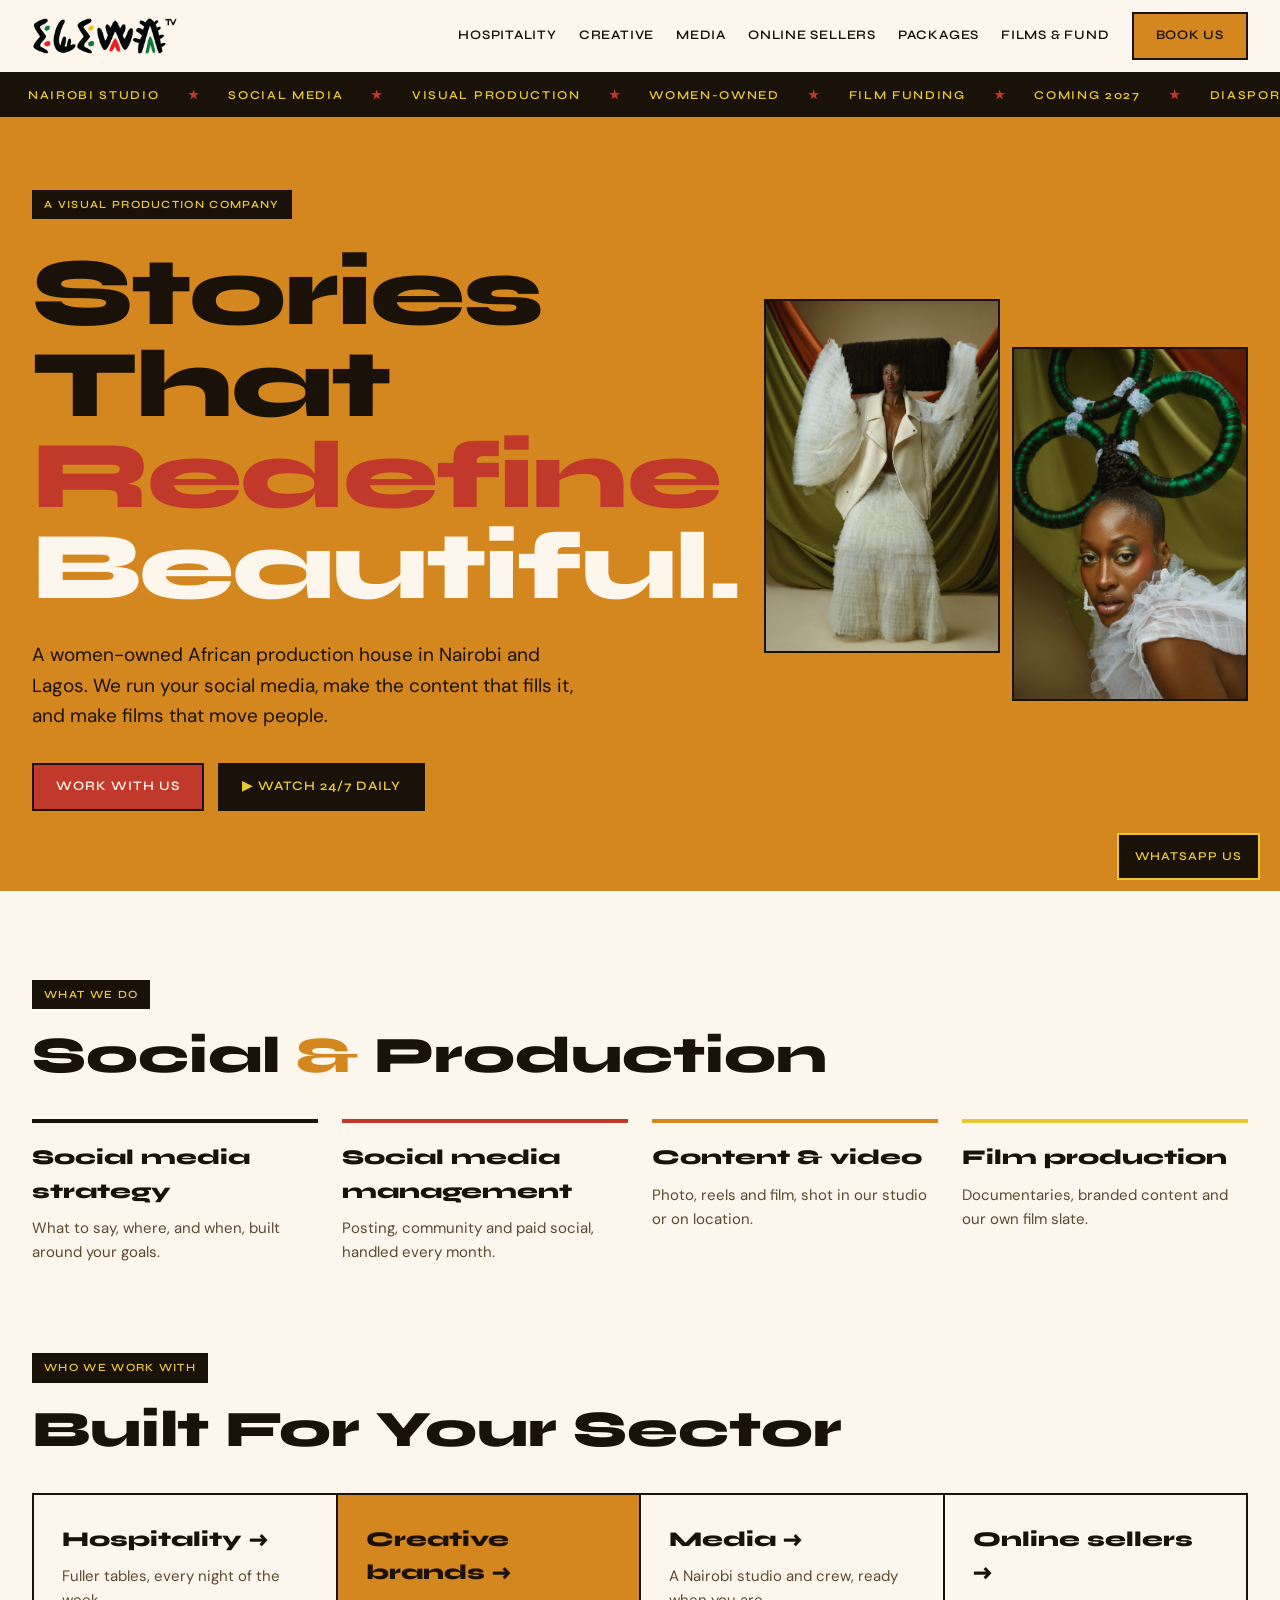
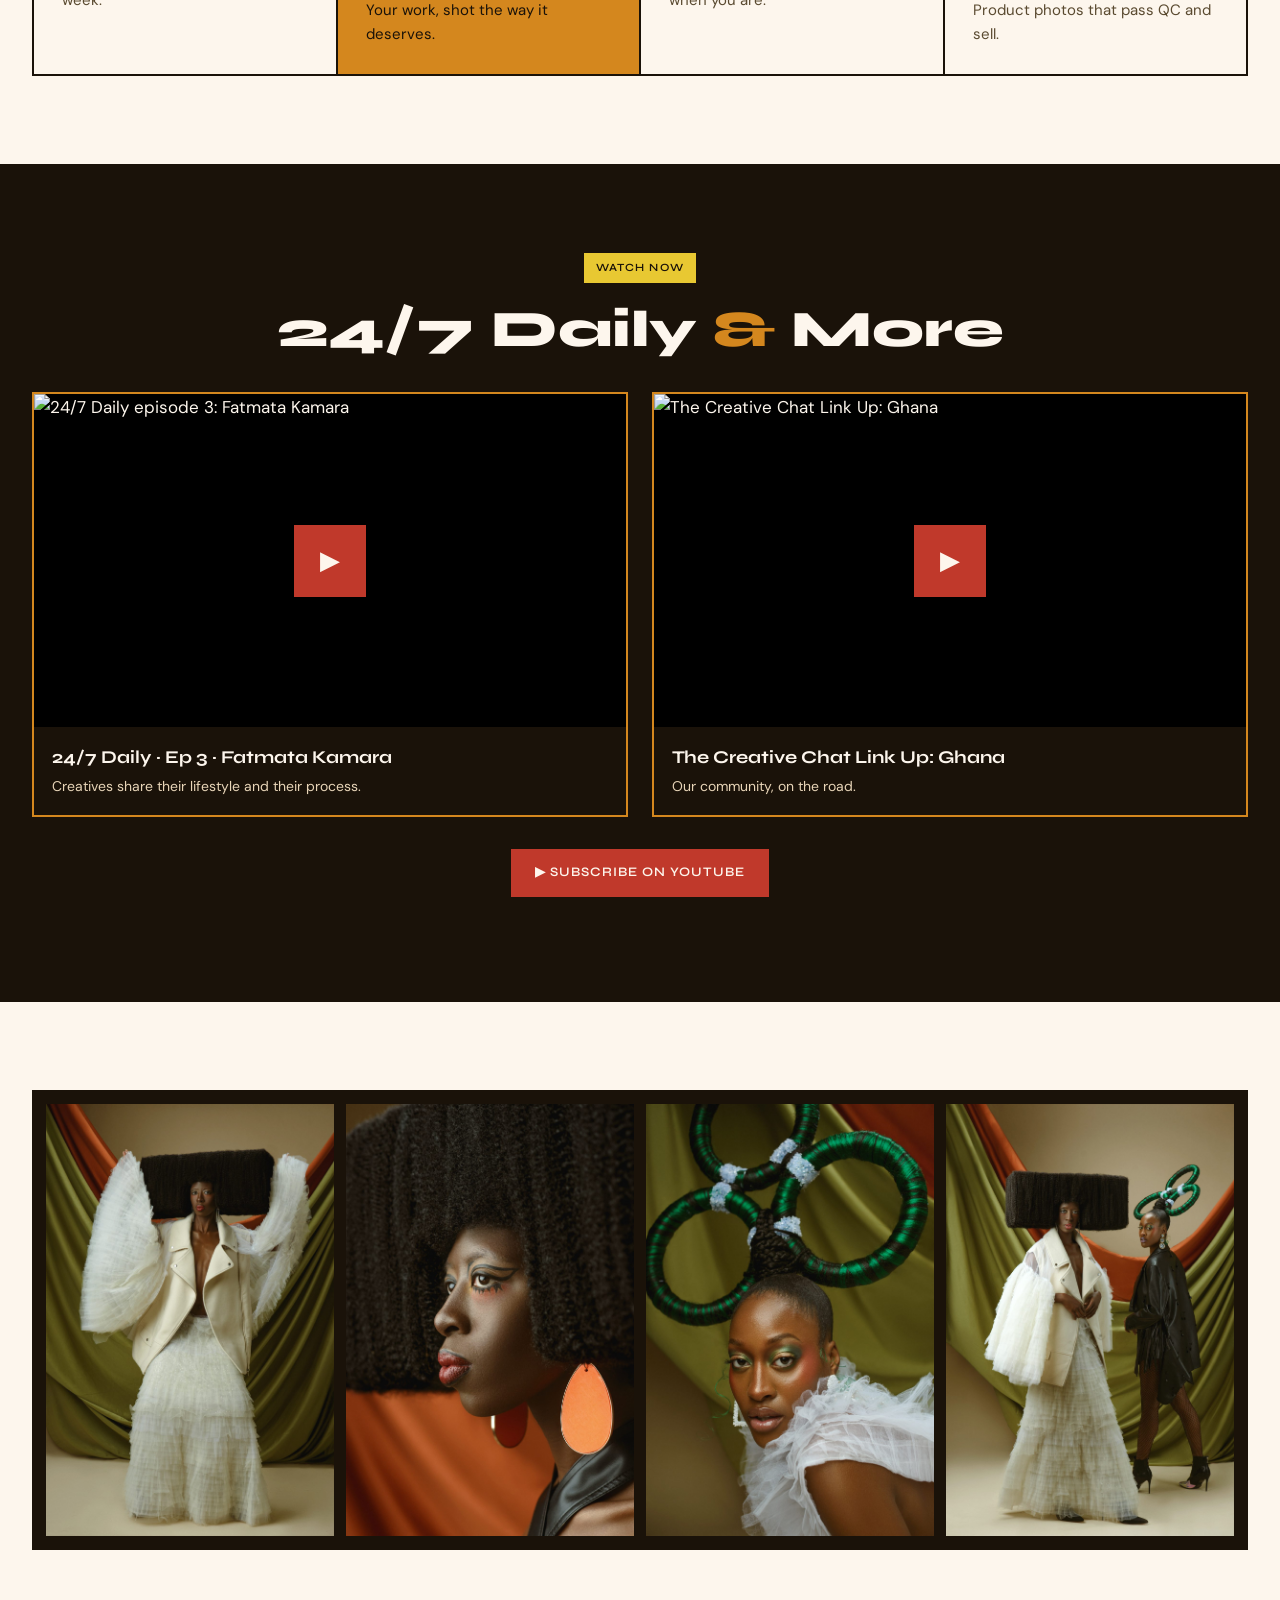
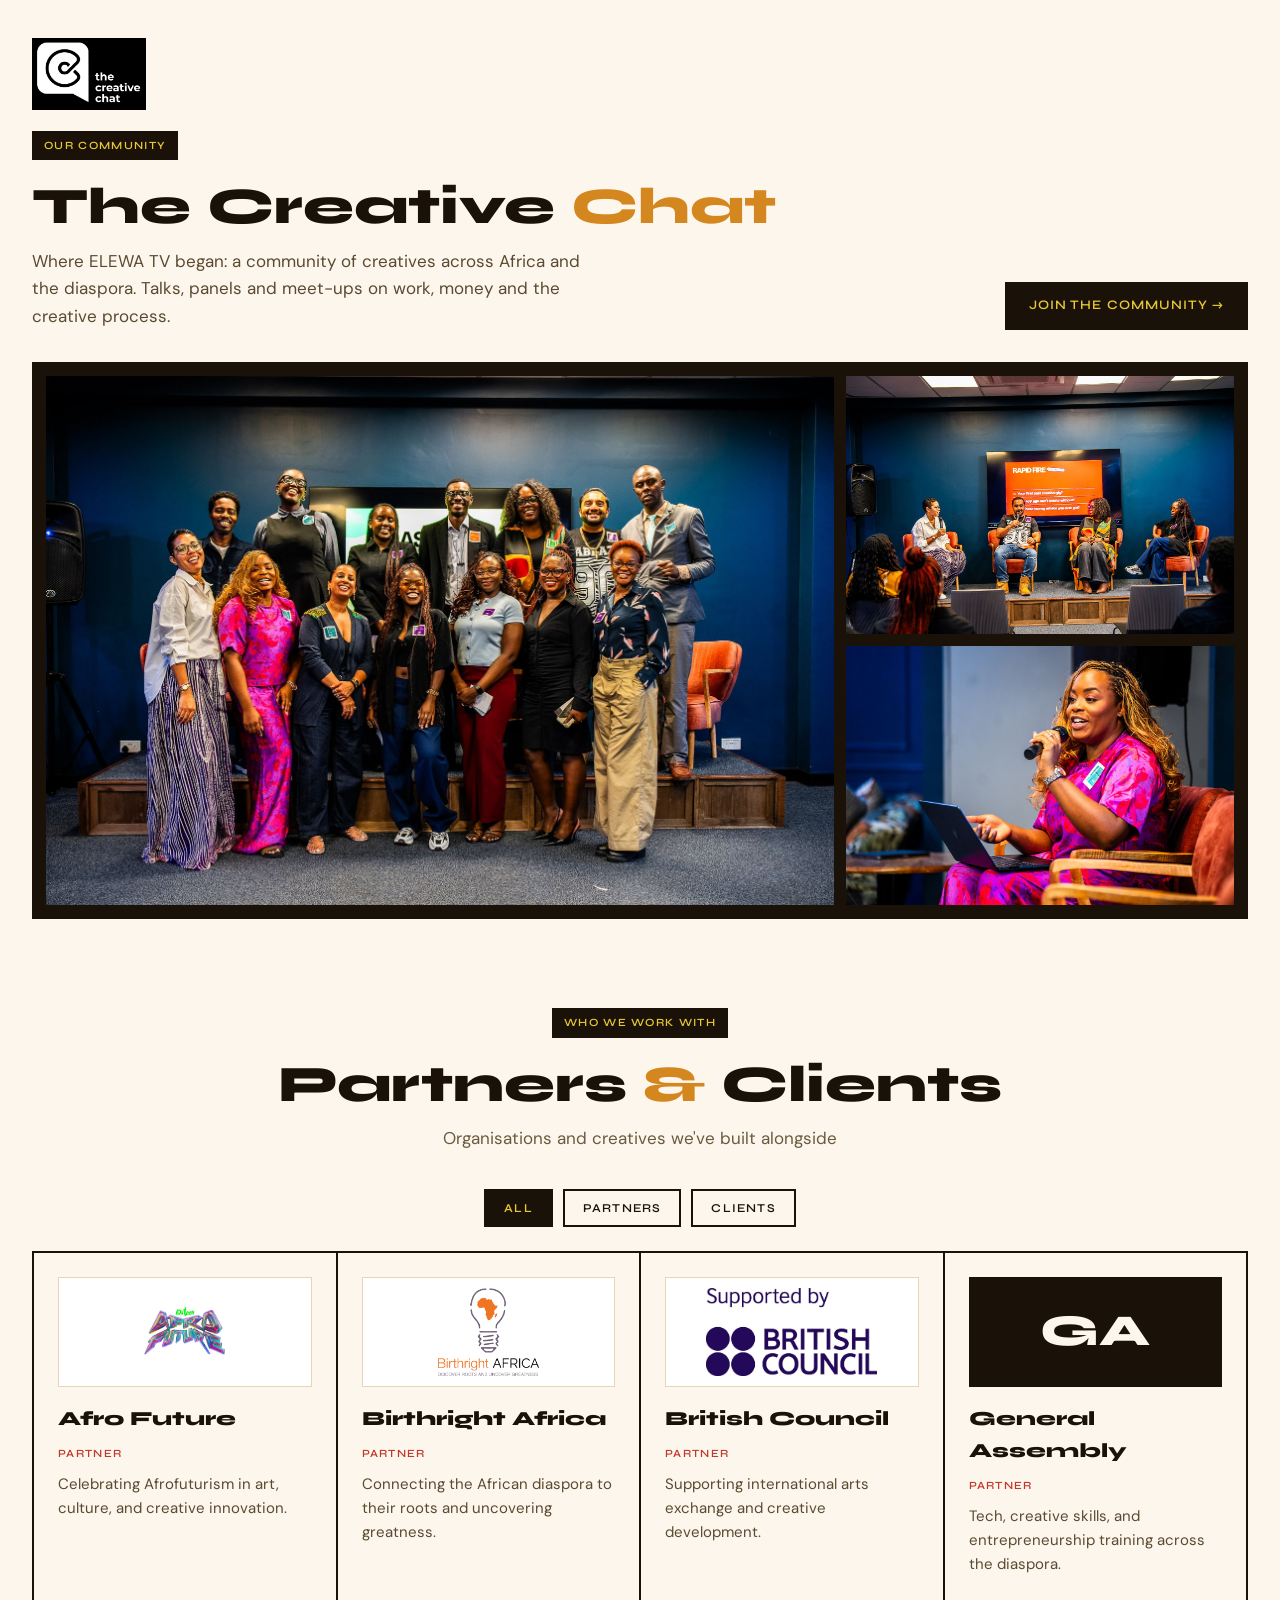
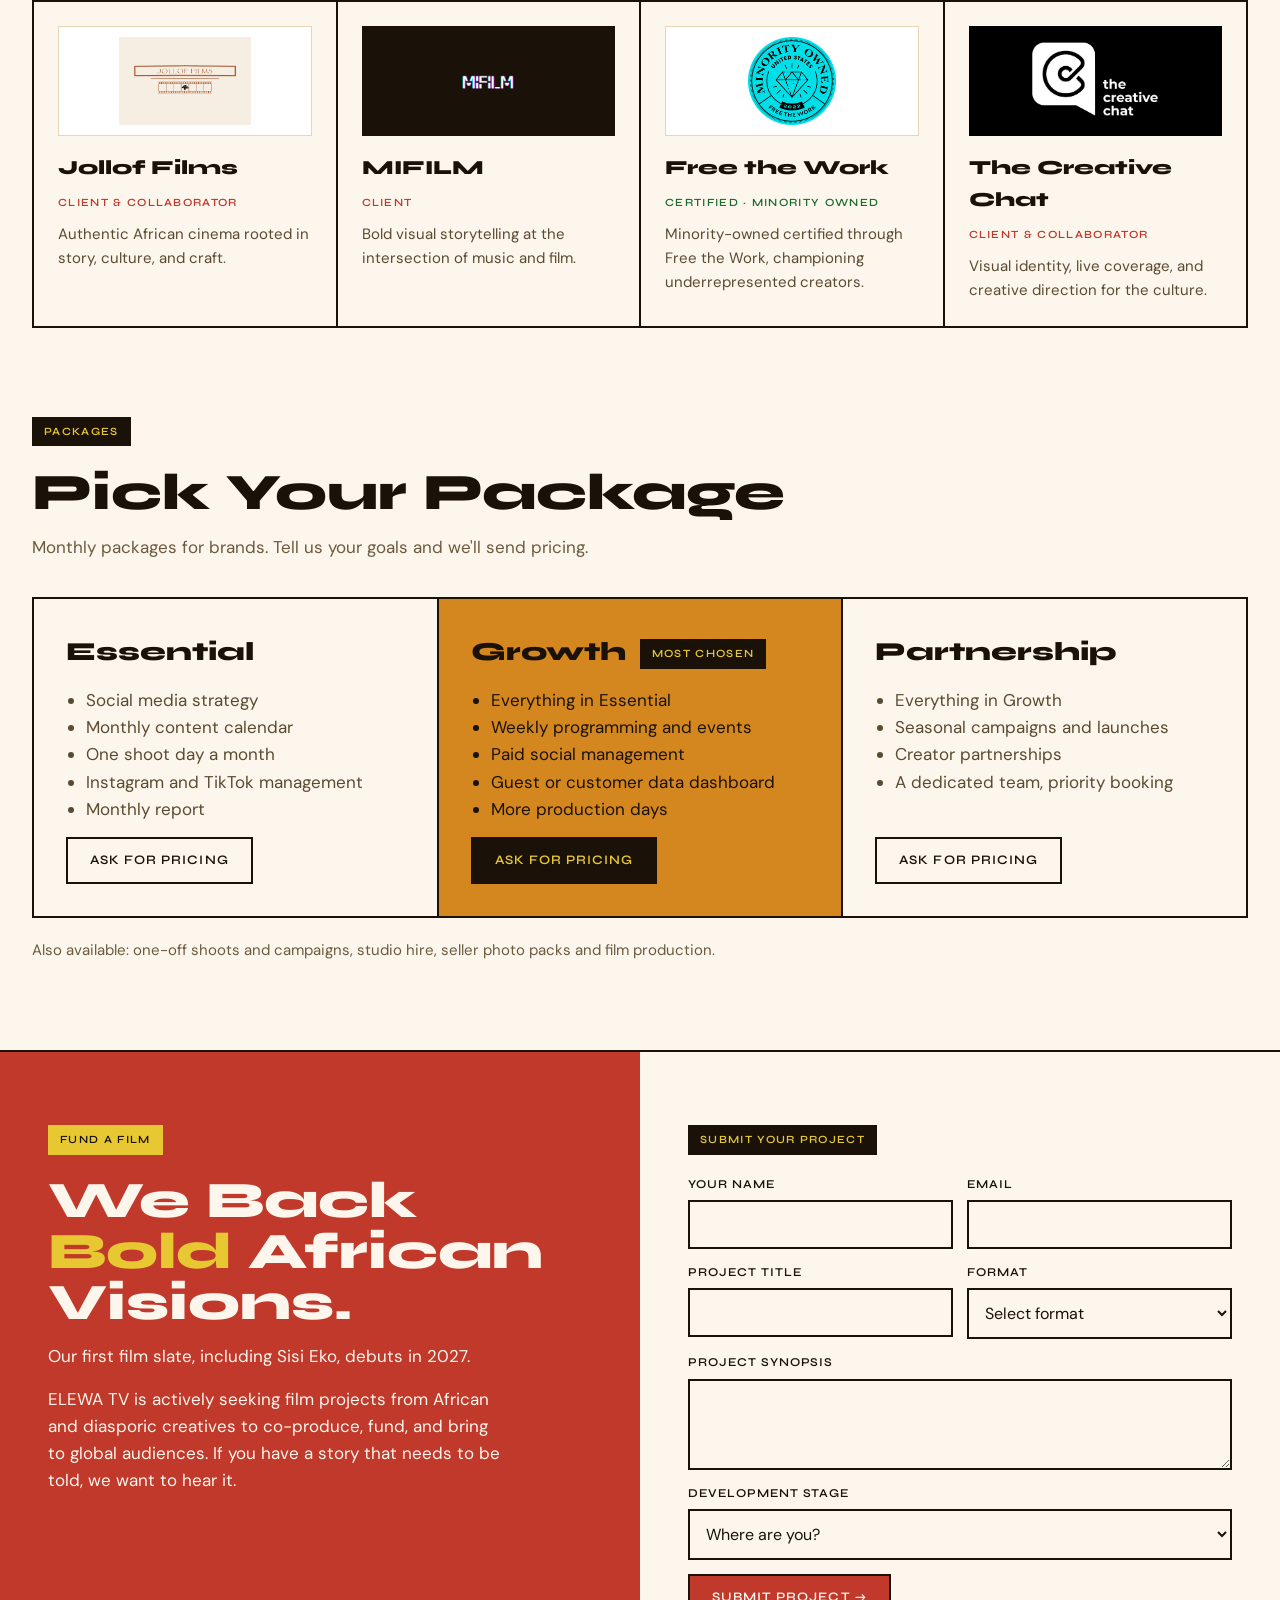
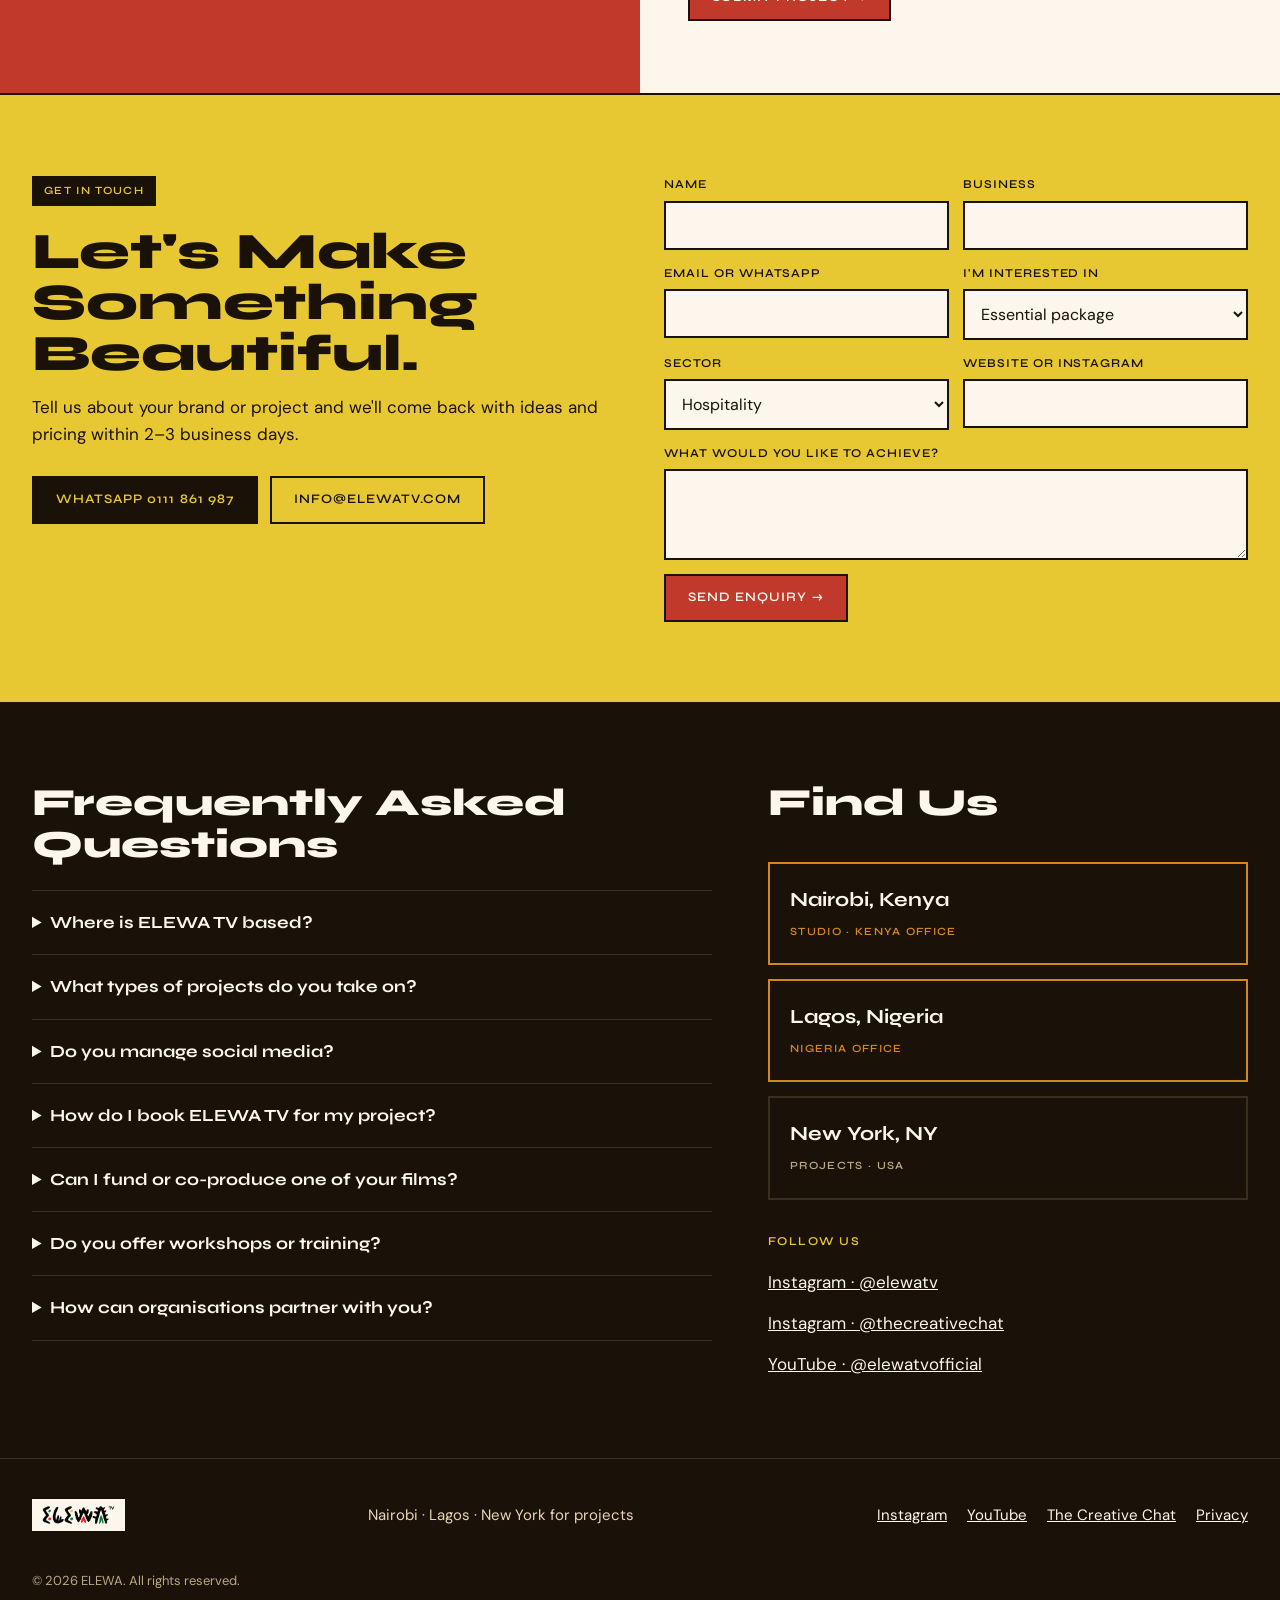
==== commit 61e0950c: "Integrate Google Tag Manager into index.html Added Google Tag Manager script for tracking." ====
--- a/index.html
+++ b/index.html
@@ -1,6 +1,12 @@
 <!DOCTYPE html>
 <html lang="en">
-<head>
+<head><!-- Google Tag Manager -->
+<script>(function(w,d,s,l,i){w[l]=w[l]||[];w[l].push({'gtm.start':
+new Date().getTime(),event:'gtm.js'});var f=d.getElementsByTagName(s)[0],
+j=d.createElement(s),dl=l!='dataLayer'?'&l='+l:'';j.async=true;j.src=
+'https://www.googletagmanager.com/gtm.js?id='+i+dl;f.parentNode.insertBefore(j,f);
+})(window,document,'script','GTM-TGDT5X8K');</script>
+<!-- End Google Tag Manager -->
 <meta charset="UTF-8">
 <meta name="viewport" content="width=device-width, initial-scale=1.0">
 <title>ELEWA TV — Visual Production Company | Nairobi &amp; Lagos</title>
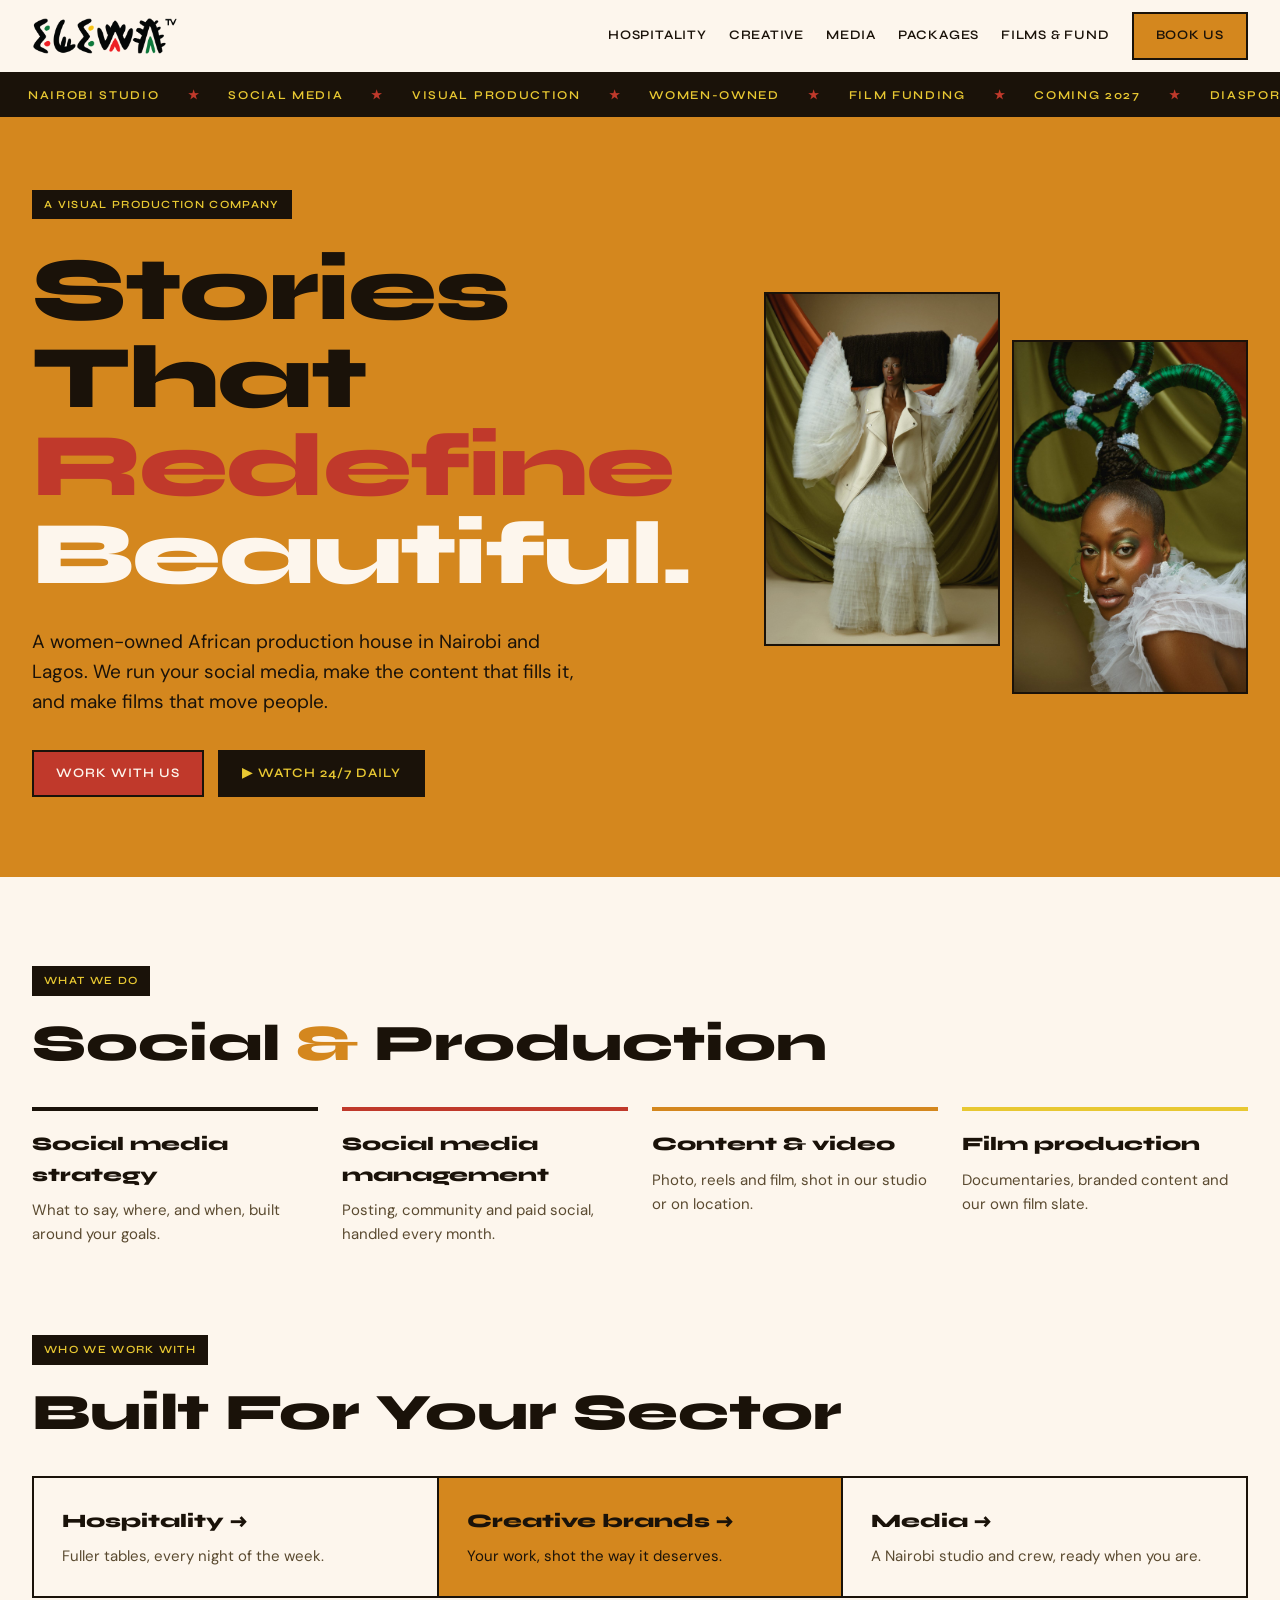
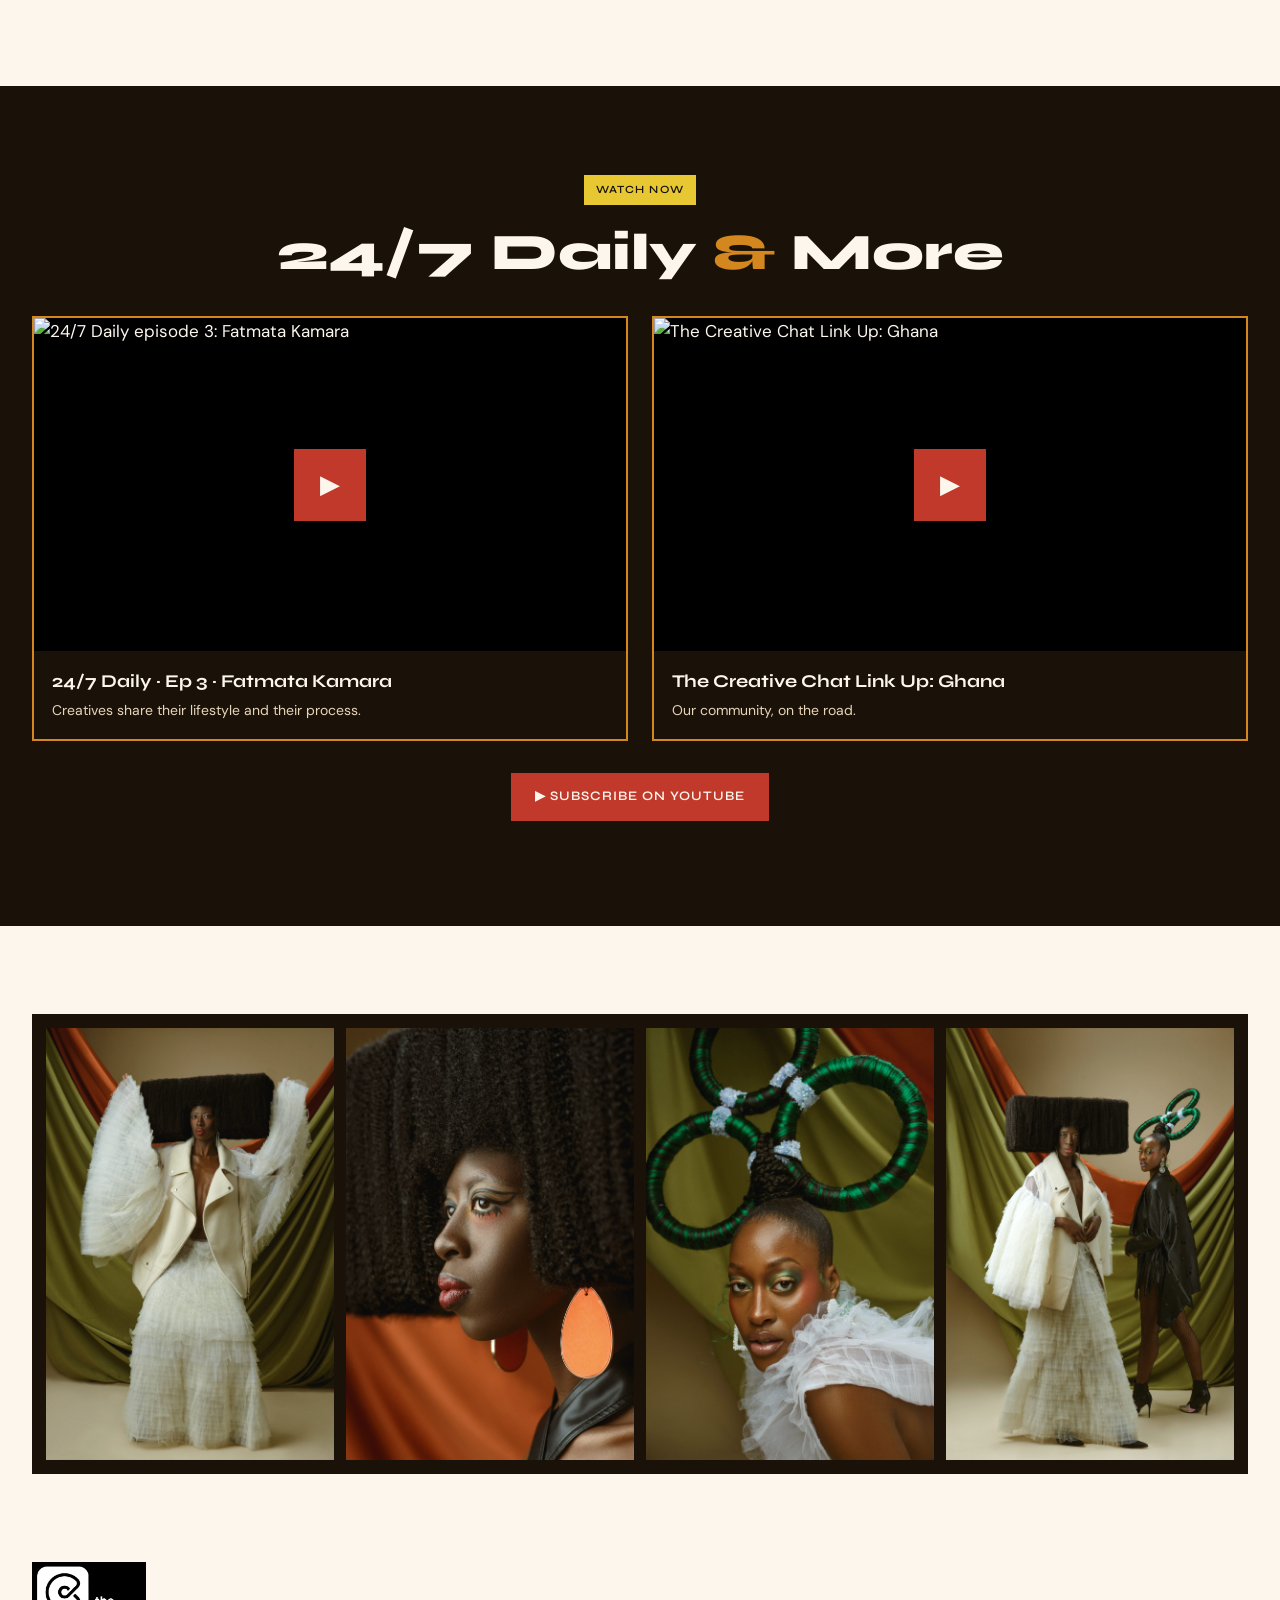
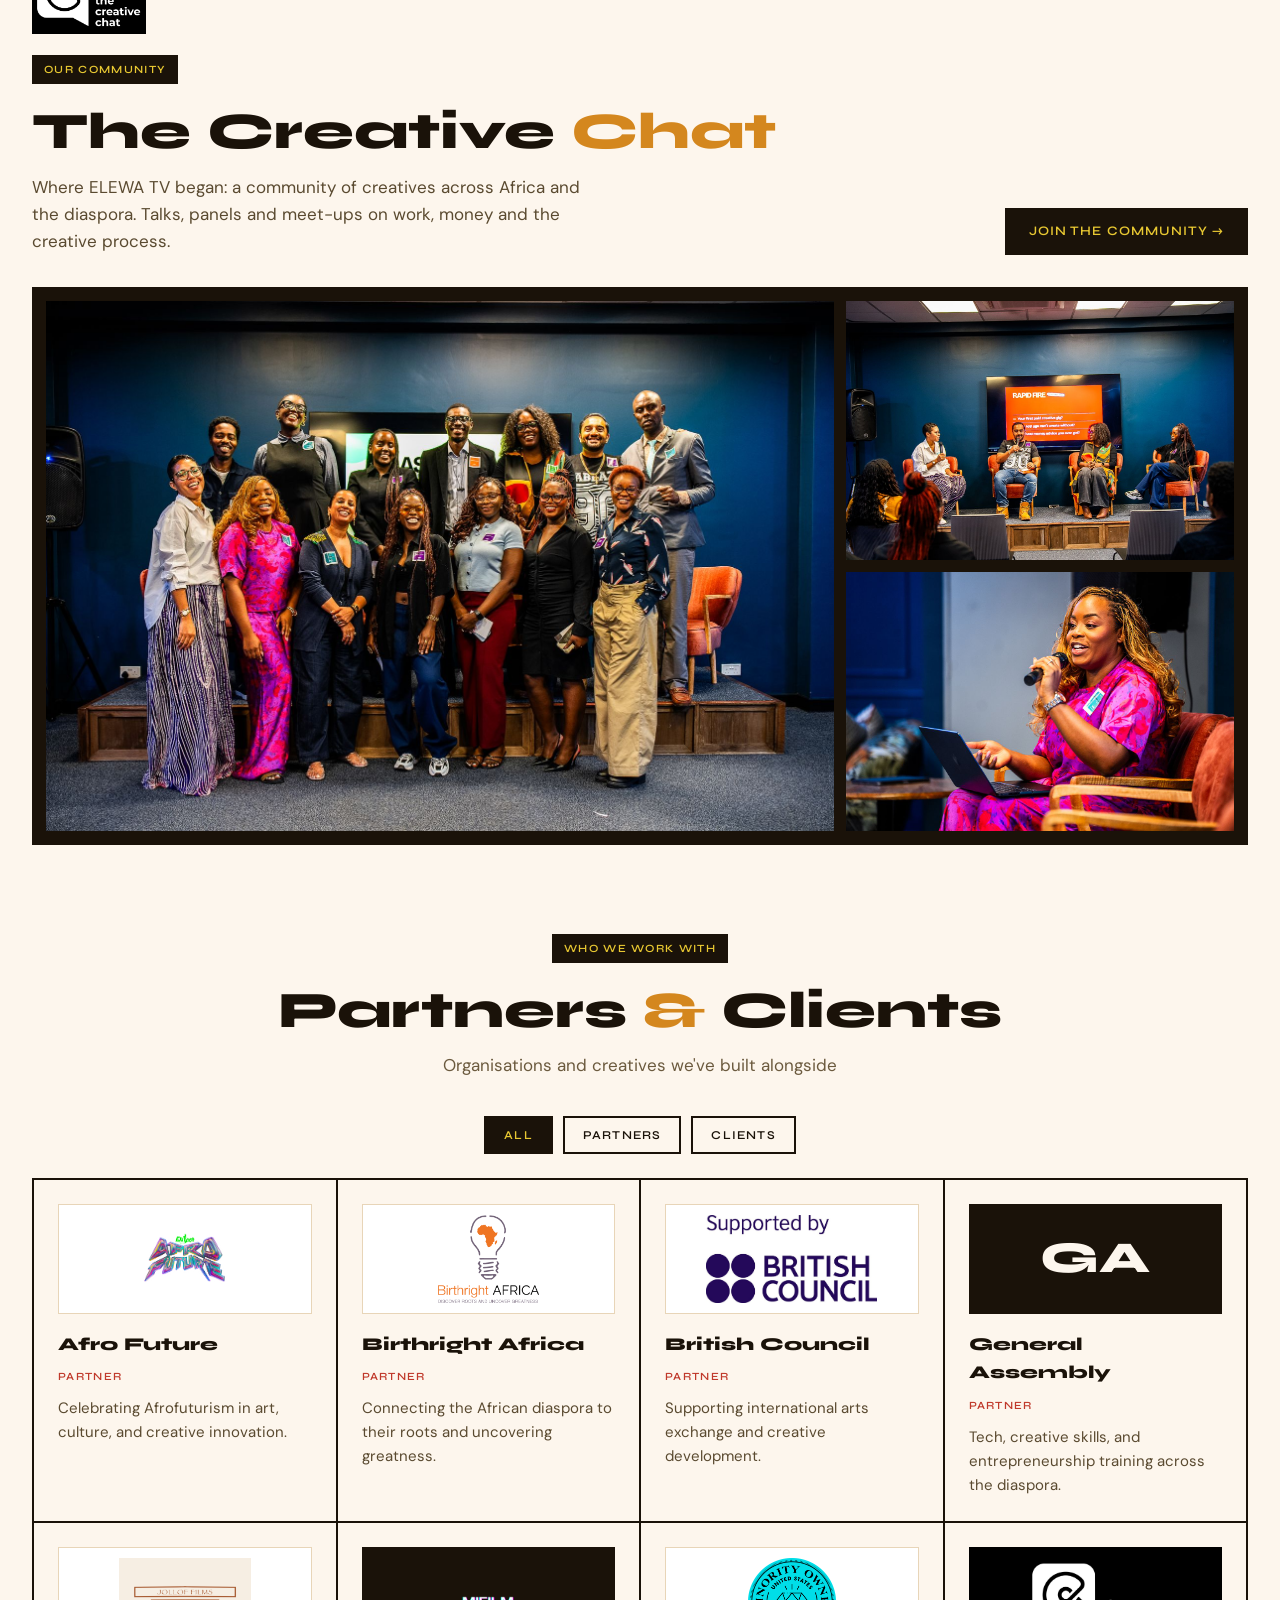
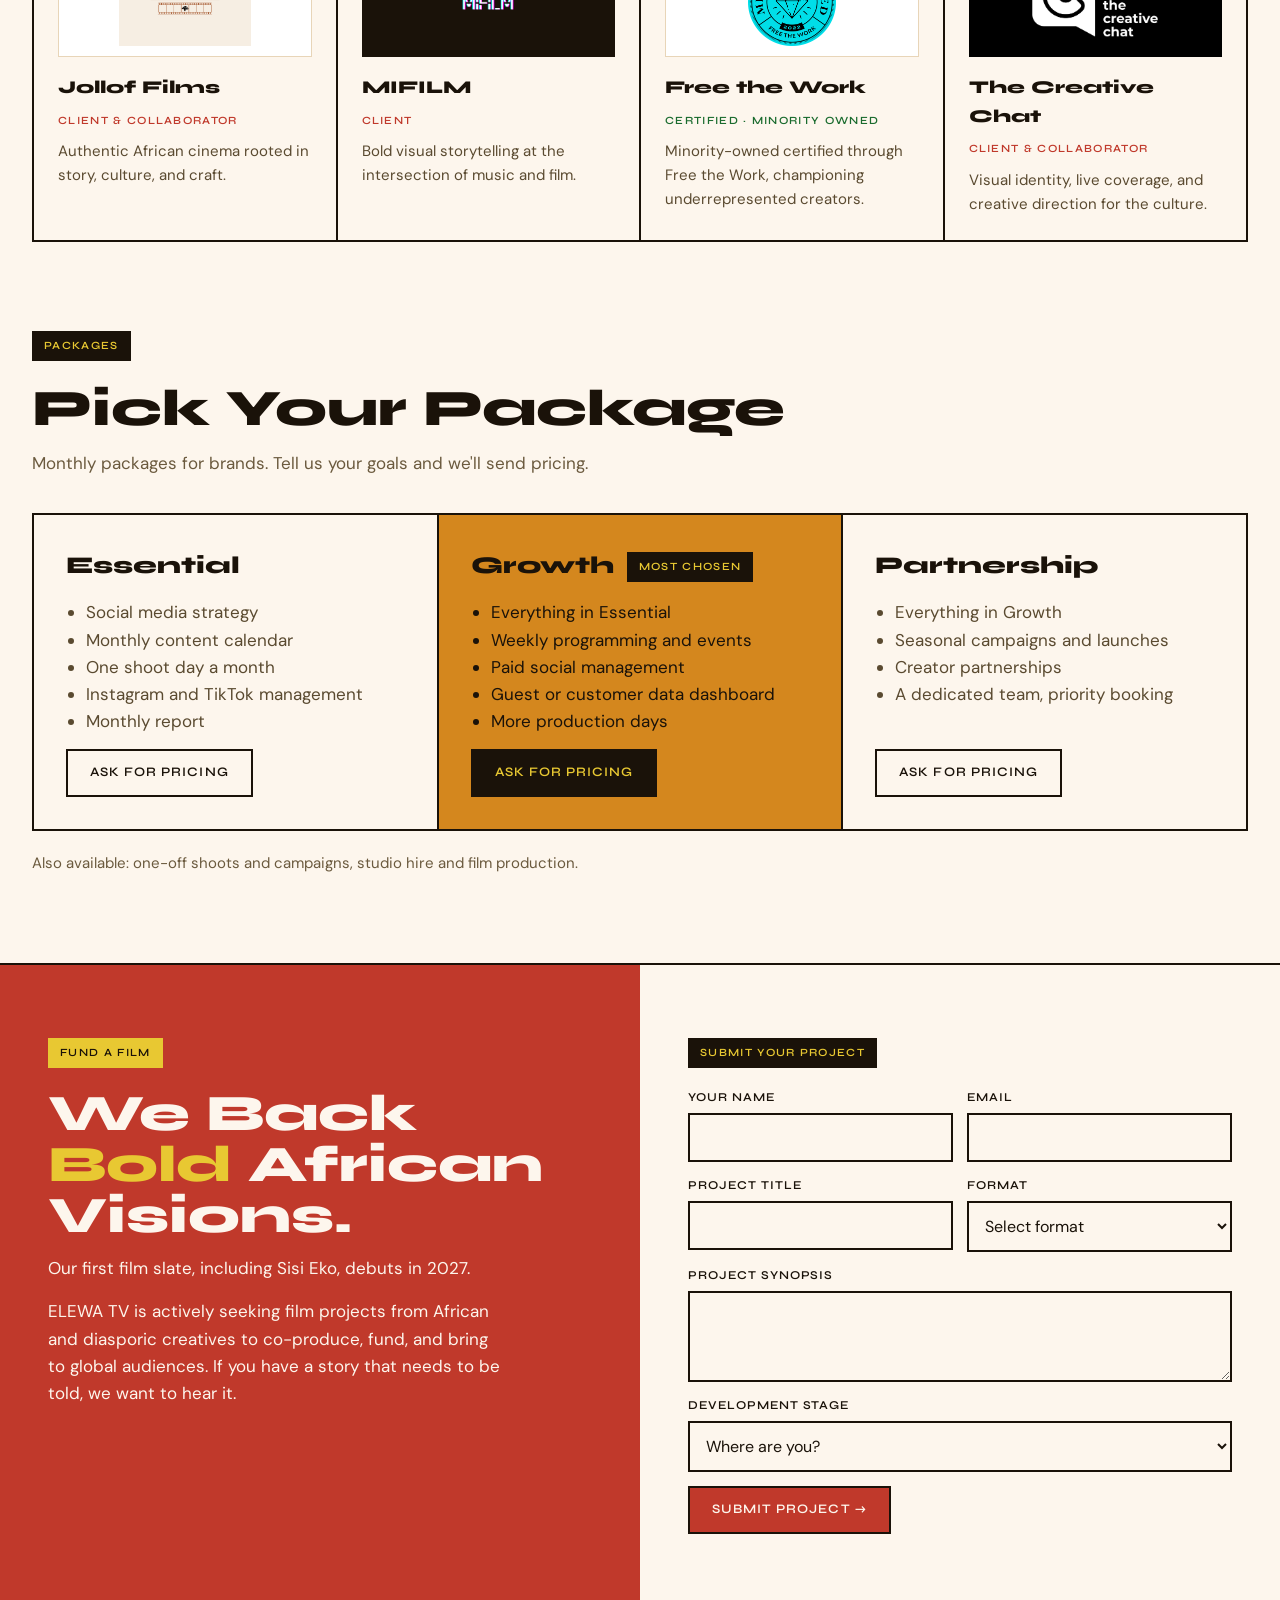
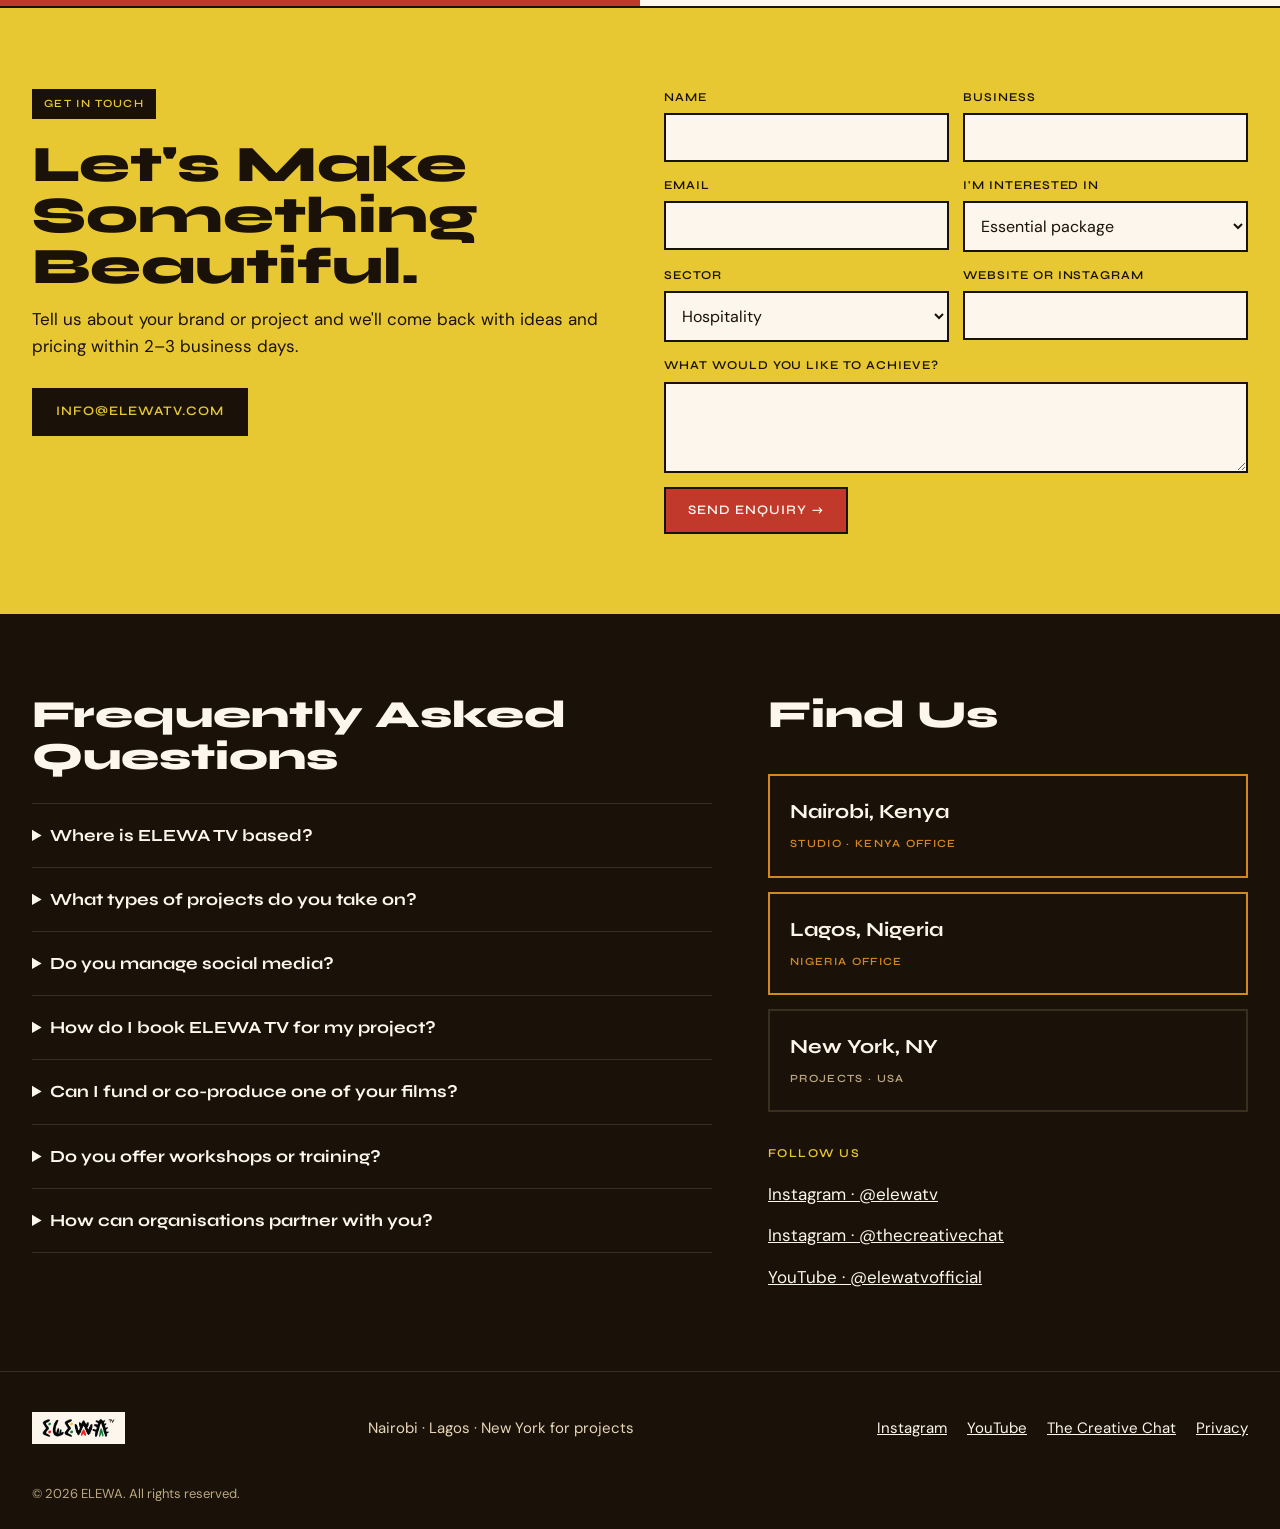
==== commit 61d14a66: "Remove WhatsApp and online sellers, stronger copy protection, layout fixes - Remove the WhatsApp num" ====
--- a/index.html
+++ b/index.html
@@ -1,6 +1,7 @@
 <!DOCTYPE html>
 <html lang="en">
-<head><!-- Google Tag Manager -->
+<head>
+<!-- Google Tag Manager -->
 <script>(function(w,d,s,l,i){w[l]=w[l]||[];w[l].push({'gtm.start':
 new Date().getTime(),event:'gtm.js'});var f=d.getElementsByTagName(s)[0],
 j=d.createElement(s),dl=l!='dataLayer'?'&l='+l:'';j.async=true;j.src=
@@ -21,6 +22,10 @@
 <link rel="stylesheet" href="styles.css">
 </head>
 <body>
+<!-- Google Tag Manager (noscript) -->
+<noscript><iframe src="https://www.googletagmanager.com/ns.html?id=GTM-TGDT5X8K"
+height="0" width="0" style="display:none;visibility:hidden"></iframe></noscript>
+<!-- End Google Tag Manager (noscript) -->
 
 <header class="site-header">
   <nav class="nav wrap" aria-label="Main">
@@ -30,7 +35,6 @@
       <a href="hospitality.html">Hospitality</a>
       <a href="creative.html">Creative</a>
       <a href="media.html">Media</a>
-      <a href="sellers.html">Online sellers</a>
       <a href="#packages">Packages</a>
       <a href="#fund">Films &amp; Fund</a>
       <a class="btn btn-amber" href="#contact">Book us</a>
@@ -78,11 +82,10 @@
   <div class="wrap">
     <span class="tag">Who we work with</span>
     <h2 id="sectors-h" class="h2" style="margin-bottom:36px">Built For Your Sector</h2>
-    <div class="tiles">
+    <div class="tiles three">
       <a href="hospitality.html"><h3>Hospitality →</h3><p>Fuller tables, every night of the week.</p></a>
       <a href="creative.html" class="hl"><h3>Creative brands →</h3><p>Your work, shot the way it deserves.</p></a>
       <a href="media.html"><h3>Media →</h3><p>A Nairobi studio and crew, ready when you are.</p></a>
-      <a href="sellers.html"><h3>Online sellers →</h3><p>Product photos that pass QC and sell.</p></a>
     </div>
   </div>
 </section>
@@ -166,7 +169,7 @@
       <div class="package hl"><h3>Growth <span class="tag" style="vertical-align:middle;margin-left:6px">Most chosen</span></h3><ul><li>Everything in Essential</li><li>Weekly programming and events</li><li>Paid social management</li><li>Guest or customer data dashboard</li><li>More production days</li></ul><a class="btn btn-dark" href="#contact">Ask for pricing</a></div>
       <div class="package"><h3>Partnership</h3><ul><li>Everything in Growth</li><li>Seasonal campaigns and launches</li><li>Creator partnerships</li><li>A dedicated team, priority booking</li></ul><a class="btn btn-ghost" href="#contact">Ask for pricing</a></div>
     </div>
-    <p class="small-note">Also available: one-off shoots and campaigns, studio hire, seller photo packs and film production.</p>
+    <p class="small-note">Also available: one-off shoots and campaigns, studio hire and film production.</p>
   </div>
 </section>
 
@@ -199,18 +202,17 @@
       <h2 id="contact-h" class="h2" style="line-height:1">Let's Make Something Beautiful.</h2>
       <p style="margin:0 0 28px">Tell us about your brand or project and we'll come back with ideas and pricing within 2–3 business days.</p>
       <div style="display:flex;flex-wrap:wrap;gap:12px">
-        <a class="btn btn-dark" href="https://wa.me/254111861987" target="_blank" rel="noopener noreferrer">WhatsApp 0111 861 987</a>
-        <a class="btn btn-ghost" href="mailto:Info@elewatv.com">Info@elewatv.com</a>
+        <a class="btn btn-dark" href="mailto:Info@elewatv.com">Info@elewatv.com</a>
       </div>
     </div>
     <div>
-      <div id="enquirySuccess" class="form-success" style="margin-bottom:16px">Thank you. WhatsApp should open with your enquiry filled in; press send and we'll reply within 2–3 business days.</div>
+      <div id="enquirySuccess" class="form-success" style="margin-bottom:16px">Thank you. Your email app should open with your enquiry filled in; press send and we'll reply within 2–3 business days.</div>
       <form id="enquiryForm" class="form" data-success="enquirySuccess">
         <label>Name<input type="text" name="name" required></label>
         <label>Business<input type="text" name="business"></label>
-        <label>Email or WhatsApp<input type="text" name="contact" required></label>
-        <label>I'm interested in<select name="interest"><option>Essential package</option><option>Growth package</option><option>Partnership package</option><option>Social media strategy only</option><option>A one-off shoot or campaign</option><option>Studio hire</option><option>Seller photo pack</option><option>Film or production project</option><option>Partnership</option><option>Not sure yet</option></select></label>
-        <label>Sector<select name="sector"><option>Hospitality</option><option>Creative brand</option><option>Media or production</option><option>Online seller</option><option>Other</option></select></label>
+        <label>Email<input type="email" name="contact" required></label>
+        <label>I'm interested in<select name="interest"><option>Essential package</option><option>Growth package</option><option>Partnership package</option><option>Social media strategy only</option><option>A one-off shoot or campaign</option><option>Studio hire</option><option>Film or production project</option><option>Partnership</option><option>Not sure yet</option></select></label>
+        <label>Sector<select name="sector"><option>Hospitality</option><option>Creative brand</option><option>Media or production</option><option>Other</option></select></label>
         <label>Website or Instagram<input type="text" name="handle"></label>
         <label class="full">What would you like to achieve?<textarea name="message" rows="3"></textarea></label>
         <button type="submit" class="btn btn-red">Send enquiry →</button>
@@ -226,7 +228,7 @@
       <details><summary>Where is ELEWA TV based?</summary><p>We're based in Nairobi, Kenya and Lagos, Nigeria, and take on projects in New York and across the diaspora.</p></details>
       <details><summary>What types of projects do you take on?</summary><p>We produce feature films, documentaries, docu-series, branded content, event coverage, and creative campaigns. If it tells an African story with intention, we want to be involved.</p></details>
       <details><summary>Do you manage social media?</summary><p>Yes. We plan and run social media for brands, from strategy to monthly content, posting and reporting.</p></details>
-      <details><summary>How do I book ELEWA TV for my project?</summary><p>Fill in the enquiry form above or message us on WhatsApp. We respond within 2–3 business days.</p></details>
+      <details><summary>How do I book ELEWA TV for my project?</summary><p>Fill in the enquiry form above or email Info@elewatv.com. We respond within 2–3 business days.</p></details>
       <details><summary>Can I fund or co-produce one of your films?</summary><p>Yes. Visit the Fund a Film section to learn how you can invest in our upcoming projects, including the 2027 feature film Sisi Eko.</p></details>
       <details><summary>Do you offer workshops or training?</summary><p>Through ELEWA Film Lab we run filmmaking bootcamps, screenwriting sessions, and creative business masterclasses for emerging African talent.</p></details>
       <details><summary>How can organisations partner with you?</summary><p>We welcome partnerships with brands, arts organisations, and community groups. Use the enquiry form and choose "Partnership".</p></details>
@@ -259,7 +261,6 @@
   <p class="wrap" style="margin:0;padding-bottom:24px;font-size:13px;color:var(--tan)">© 2026 ELEWA. All rights reserved.</p>
 </footer>
 
-<a class="wa-float" href="https://wa.me/254111861987" target="_blank" rel="noopener noreferrer" aria-label="Chat with ELEWA TV on WhatsApp">WhatsApp us</a>
 
 <div class="video-modal" id="videoModal" role="dialog" aria-modal="true" aria-label="Video player">
   <div class="video-box"><button class="video-close" aria-label="Close video">×</button><div class="frame"></div></div>
--- a/styles.css
+++ b/styles.css
@@ -6,7 +6,10 @@
 }
 *{box-sizing:border-box}
 html{scroll-behavior:smooth}
-body{margin:0;background:var(--bg);color:var(--ink);font-family:'DM Sans',sans-serif;font-size:17px;line-height:1.6}
+body{margin:0;background:var(--bg);color:var(--ink);font-family:'DM Sans',sans-serif;font-size:17px;line-height:1.6;-webkit-user-select:none;user-select:none;-webkit-touch-callout:none}
+input,textarea,select{-webkit-user-select:text;user-select:text}
+img{-webkit-user-drag:none;-webkit-touch-callout:none}
+@media print{body{display:none!important}}
 img{max-width:100%;display:block}
 a{color:var(--red)}a:hover{color:var(--ink)}
 h1,h2,h3,h4{font-family:'Syne',sans-serif;font-weight:800;margin:0}
@@ -22,7 +25,7 @@
 .btn-light{background:var(--bg);color:var(--ink)}
 .tag{display:inline-block;font-family:'Syne',sans-serif;font-weight:600;font-size:11px;letter-spacing:.12em;text-transform:uppercase;background:var(--ink);color:var(--yellow);padding:6px 12px}
 .tag-yellow{background:var(--yellow);color:var(--ink)}
-.h2{font-size:clamp(34px,4vw,56px);line-height:1.05;margin:20px 0 14px}
+.h2{font-size:clamp(28px,4vw,52px);line-height:1.08;margin:20px 0 14px;overflow-wrap:break-word}
 .amp{color:var(--primary)}
 .lead{color:var(--muted);margin:0 0 36px;max-width:640px}
 .section{padding:88px 0 0}
@@ -55,7 +58,7 @@
 .hero.dark{background:var(--ink);color:var(--bg)}
 .hero-inner{display:flex;flex-wrap:wrap;gap:48px;align-items:center;padding-top:72px;padding-bottom:80px}
 .hero-text{flex:1 1 560px;min-width:0}
-.hero h1{margin-top:28px;font-size:clamp(48px,7.5vw,108px);line-height:.95;letter-spacing:-.02em}
+.hero h1{margin-top:28px;font-size:clamp(38px,7vw,104px);line-height:.98;letter-spacing:-.02em;overflow-wrap:anywhere}
 .hero h1 span{display:block}
 .hero h1 .r{color:var(--red)}.hero h1 .c{color:var(--bg)}.hero h1 .a{color:var(--primary)}.hero h1 .y{color:var(--yellow)}
 .hero p{margin:28px 0 0;font-size:19px;max-width:560px}
@@ -68,19 +71,24 @@
 .placeholder{background:var(--sand);border:2px solid var(--ink);display:flex;align-items:center;justify-content:center;color:var(--muted);font-size:15px;text-align:center;padding:24px}
 
 /* Bordered tile grid */
-.tiles{display:grid;grid-template-columns:repeat(auto-fit,minmax(240px,1fr));border-top:2px solid var(--ink);border-left:2px solid var(--ink)}
+.tiles{display:grid;grid-template-columns:repeat(4,minmax(0,1fr));border-top:2px solid var(--ink);border-left:2px solid var(--ink)}
 .tiles > *{border-right:2px solid var(--ink);border-bottom:2px solid var(--ink);padding:28px}
-.tiles h3{font-size:21px;margin-bottom:8px}
+.tiles h3{font-size:19px;margin-bottom:8px}
+.tiles.three{grid-template-columns:repeat(3,minmax(0,1fr))}
+@media (max-width:1020px){.tiles,.tiles.three{grid-template-columns:repeat(2,minmax(0,1fr))}}
+@media (max-width:600px){.tiles,.tiles.three{grid-template-columns:1fr}}
 .tiles p{margin:0;font-size:15px;color:var(--body)}
 .tiles .hl{background:var(--primary)}.tiles .hl p{color:var(--ink)}
 .tiles a{color:var(--ink);text-decoration:none;display:block}
 .tiles a:hover h3{color:var(--red)}
 
 /* Services strip */
-.services{display:grid;grid-template-columns:repeat(auto-fit,minmax(240px,1fr));gap:24px}
+.services{display:grid;grid-template-columns:repeat(4,minmax(0,1fr));gap:24px}
+@media (max-width:1020px){.services{grid-template-columns:repeat(2,minmax(0,1fr))}}
+@media (max-width:600px){.services{grid-template-columns:1fr}}
 .services > div{border-top:4px solid var(--ink);padding-top:18px}
 .services > div:nth-child(2){border-color:var(--red)}.services > div:nth-child(3){border-color:var(--primary)}.services > div:nth-child(4){border-color:var(--yellow)}
-.services h3{font-size:21px;margin-bottom:8px}.services p{margin:0;font-size:15px;color:var(--body)}
+.services h3{font-size:19px;margin-bottom:8px}.services p{margin:0;font-size:15px;color:var(--body)}
 
 /* Dark band */
 .band{background:var(--ink);color:var(--bg)}
@@ -114,13 +122,15 @@
 .head-row{display:flex;flex-wrap:wrap;gap:24px;align-items:flex-end;justify-content:space-between;margin-bottom:32px}
 
 /* Partners */
-.partners{display:grid;grid-template-columns:repeat(auto-fit,minmax(260px,1fr));border-top:2px solid var(--ink);border-left:2px solid var(--ink)}
+.partners{display:grid;grid-template-columns:repeat(4,minmax(0,1fr));border-top:2px solid var(--ink);border-left:2px solid var(--ink)}
 .partner{border-right:2px solid var(--ink);border-bottom:2px solid var(--ink);padding:24px;display:flex;flex-direction:column;gap:10px}
 .partner .logo{height:110px;background:#fff;border:1px solid var(--sand);display:flex;align-items:center;justify-content:center;padding:10px}
 .partner .logo.black{background:#000;border-color:#000}
 .partner .logo.ink{background:var(--ink);border-color:var(--ink);font-family:'Syne',sans-serif;font-weight:800;font-size:44px;color:var(--bg)}
 .partner .logo img{max-width:100%;max-height:100%;object-fit:contain}
-.partner h3{font-size:20px;margin-top:6px}
+.partner h3{font-size:18px;margin-top:6px}
+@media (max-width:1020px){.partners{grid-template-columns:repeat(2,minmax(0,1fr))}}
+@media (max-width:600px){.partners{grid-template-columns:1fr}}
 .partner .role{margin:0;font-family:'Syne',sans-serif;font-weight:600;font-size:11px;letter-spacing:.12em;text-transform:uppercase;color:var(--red)}
 .partner .role.green{color:var(--green)}
 .partner p{margin:0;font-size:15px;color:var(--body)}
@@ -129,9 +139,10 @@
 .partner-filters button.on{background:var(--ink);color:var(--yellow)}
 
 /* Packages */
-.packages{display:grid;grid-template-columns:repeat(auto-fit,minmax(280px,1fr));border-top:2px solid var(--ink);border-left:2px solid var(--ink)}
+.packages{display:grid;grid-template-columns:repeat(3,minmax(0,1fr));border-top:2px solid var(--ink);border-left:2px solid var(--ink)}
+@media (max-width:900px){.packages{grid-template-columns:1fr}}
 .package{border-right:2px solid var(--ink);border-bottom:2px solid var(--ink);padding:32px;display:flex;flex-direction:column;gap:14px}
-.package h3{font-size:26px}
+.package h3{font-size:24px}
 .package ul{margin:0;padding-left:20px;color:var(--body)}
 .package.hl{background:var(--primary)}.package.hl ul{color:var(--ink)}
 .package .btn{align-self:flex-start;margin-top:auto}
@@ -199,7 +210,3 @@
 .privacy-box h3{font-size:24px;margin:0 0 20px}
 .privacy-box h4{font-size:14px;color:var(--primary);margin-bottom:6px}
 .privacy-box p{font-size:14px;color:#aaa;line-height:1.7;margin:0 0 20px}
-
-/* Floating WhatsApp */
-.wa-float{position:fixed;right:20px;bottom:20px;z-index:300;background:#1a1209;color:var(--yellow);border:2px solid var(--yellow);font-family:'Syne',sans-serif;font-weight:600;font-size:12px;letter-spacing:.08em;text-transform:uppercase;text-decoration:none;padding:12px 16px}
-.wa-float:hover{background:var(--red);color:var(--bg)}
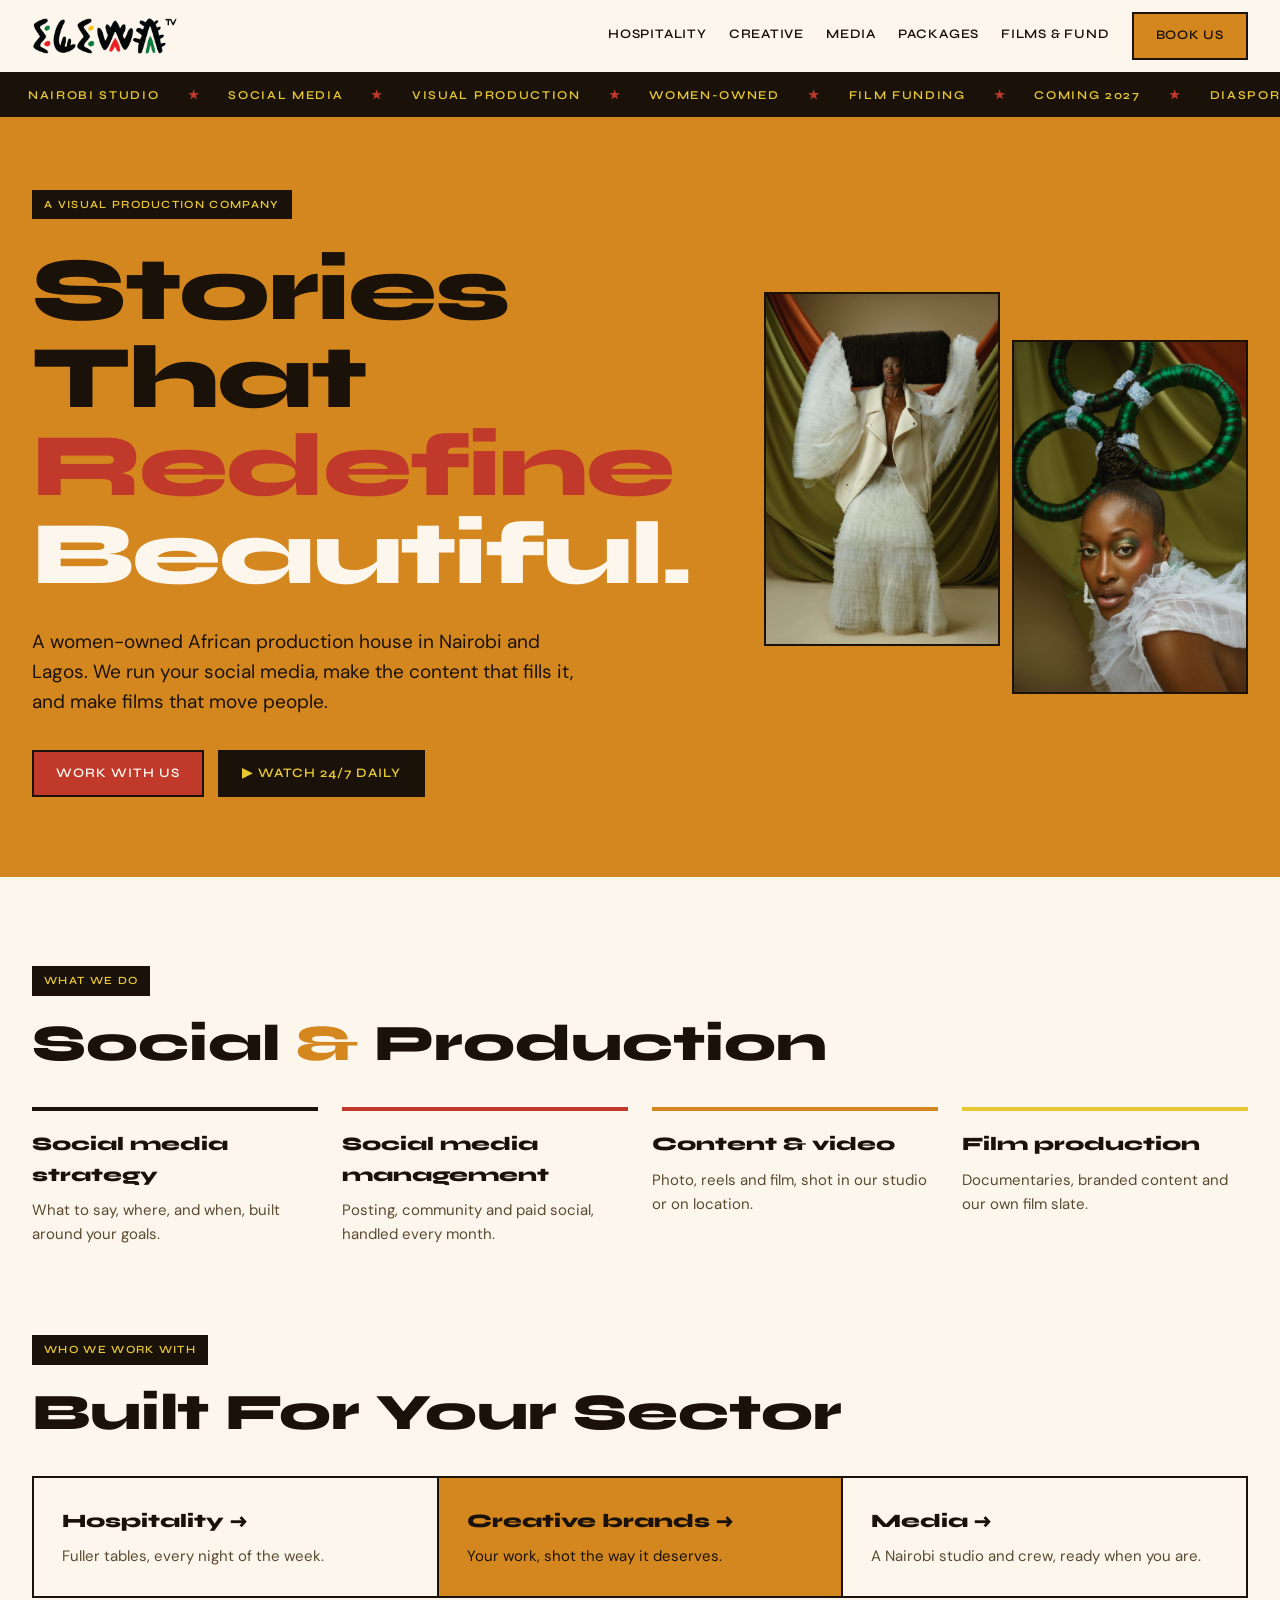
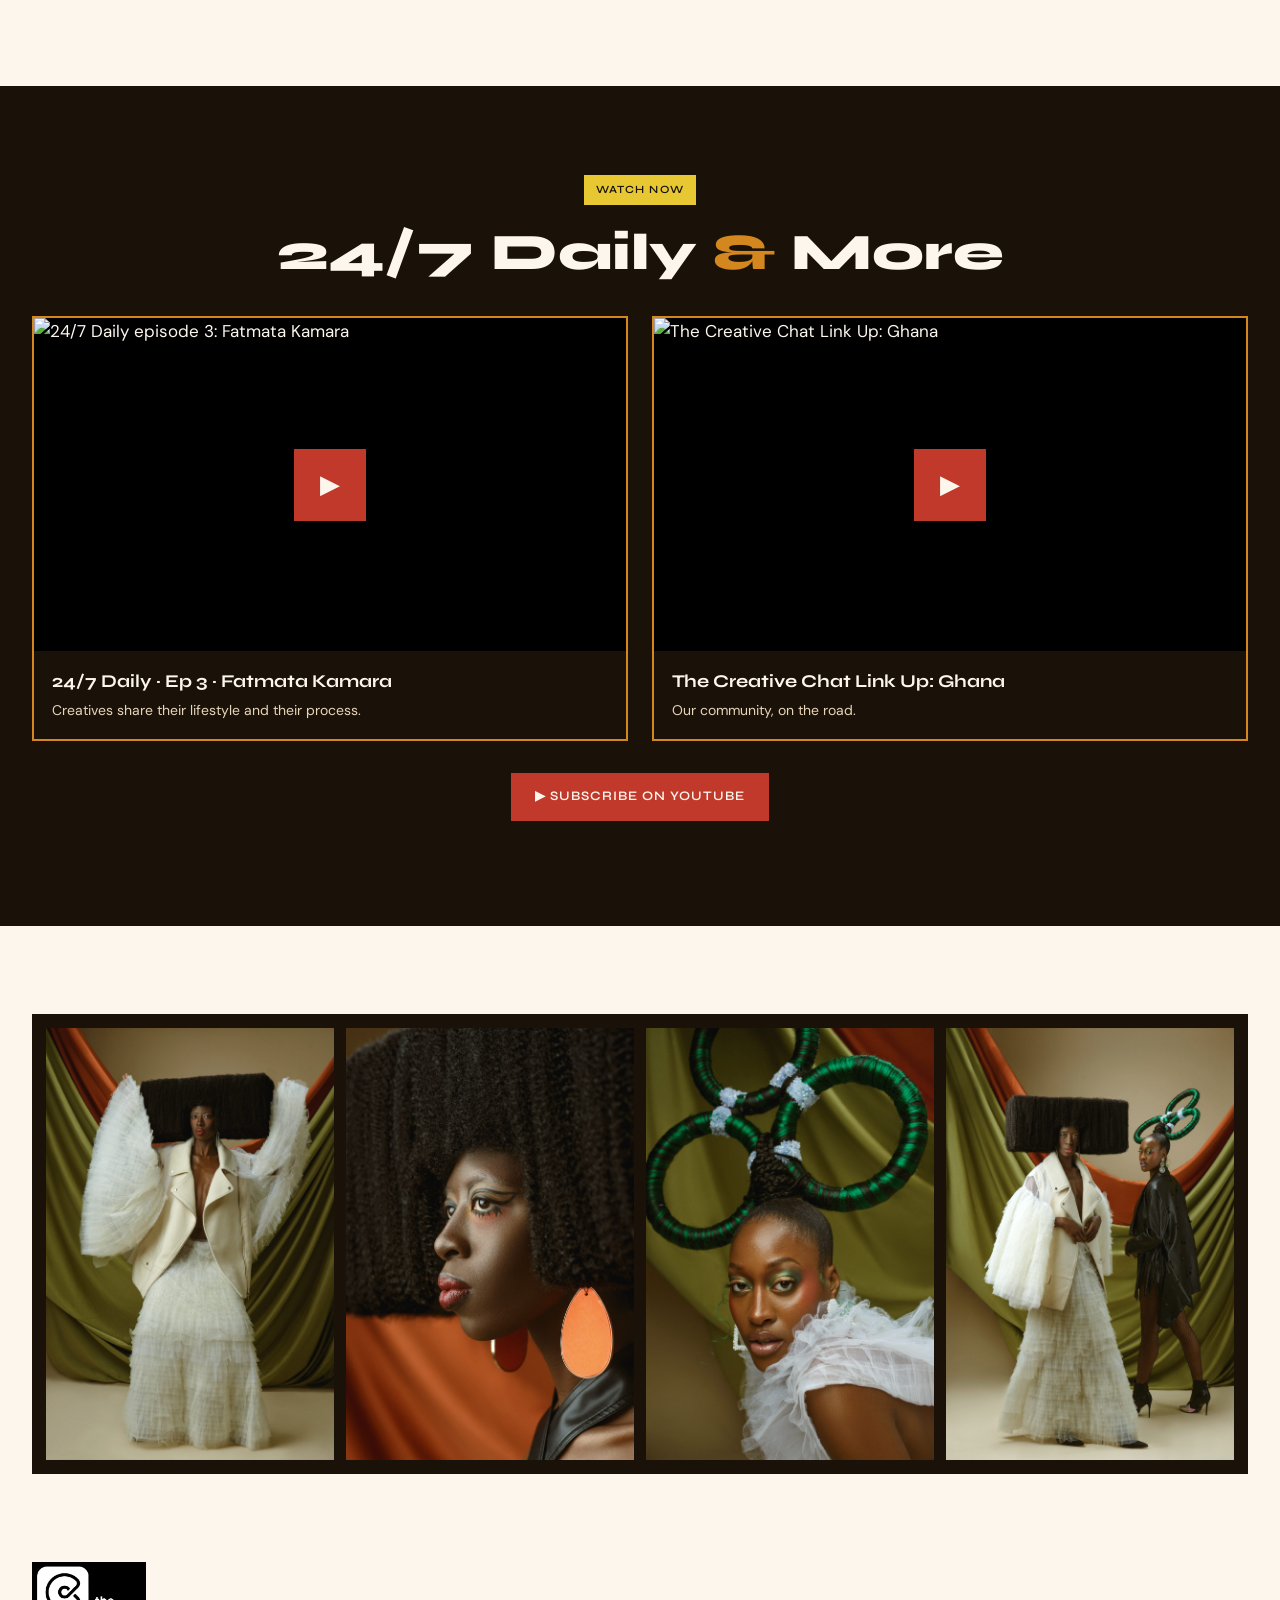
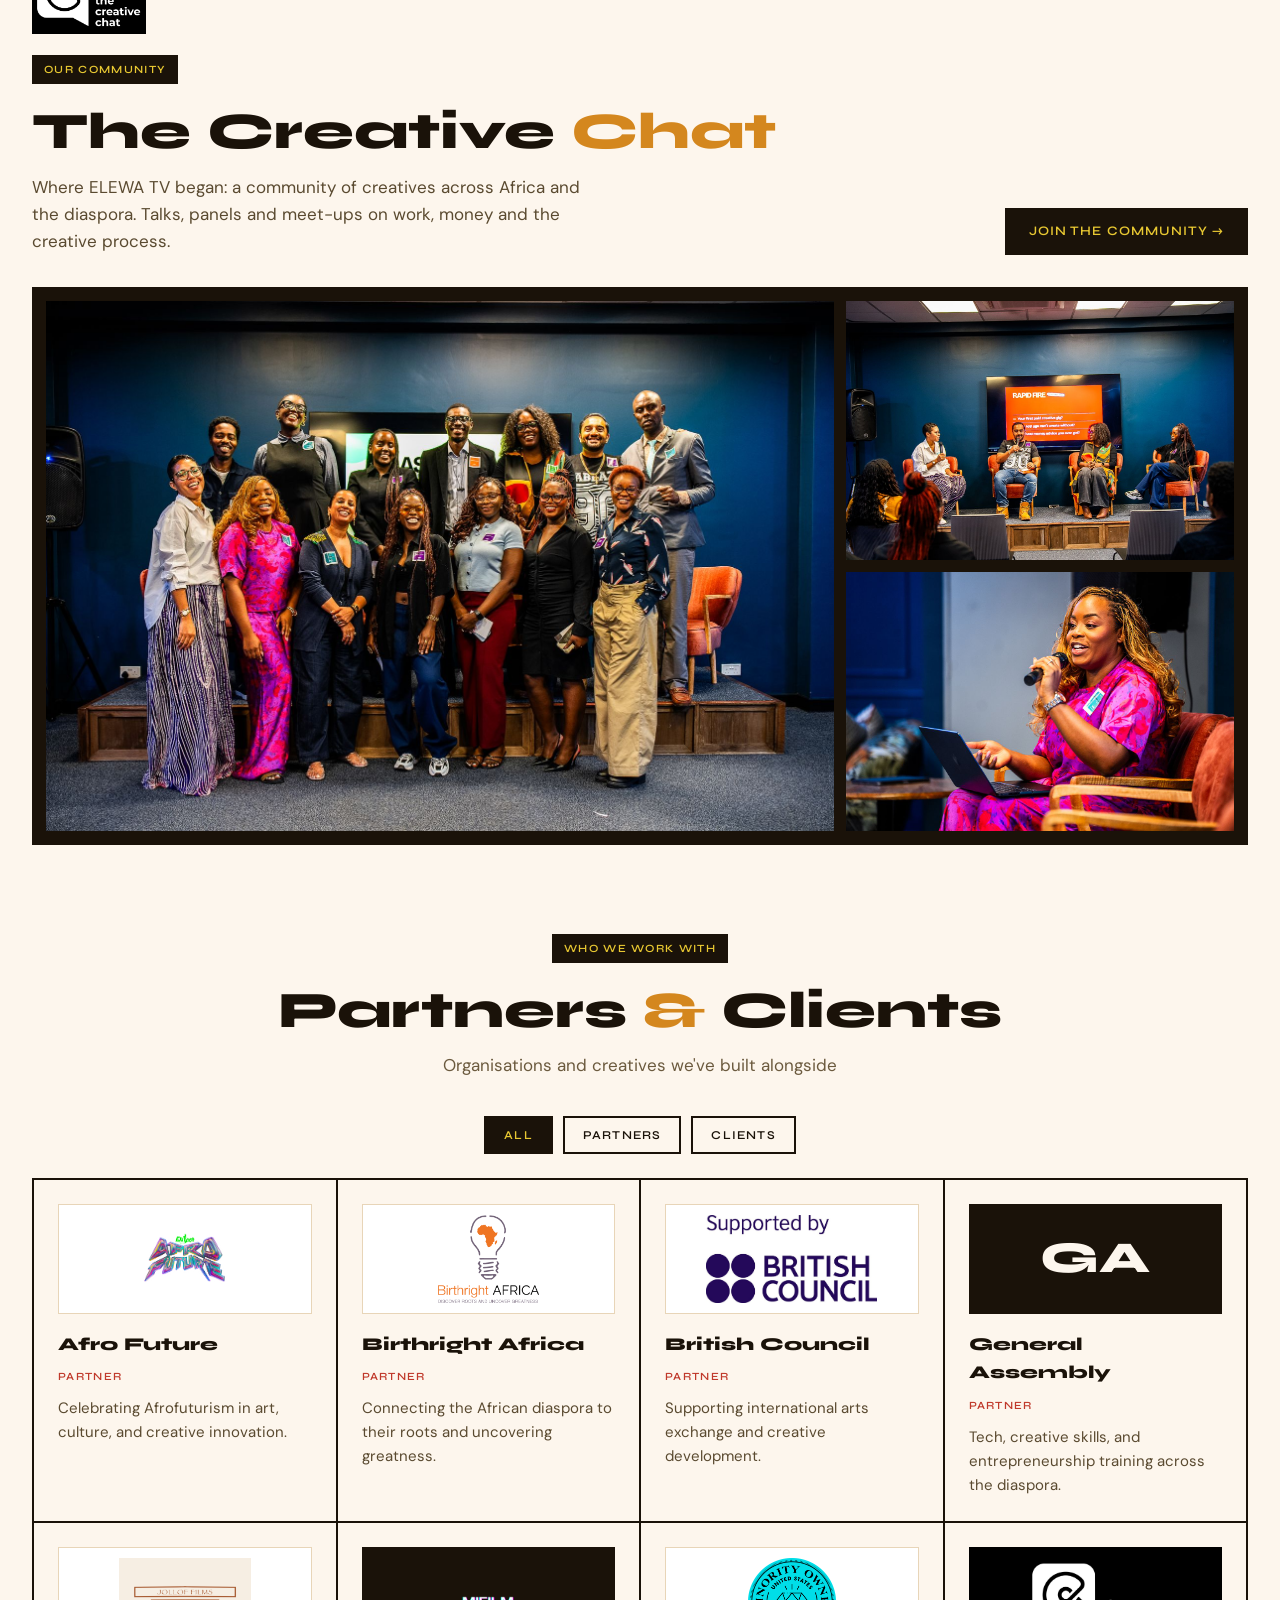
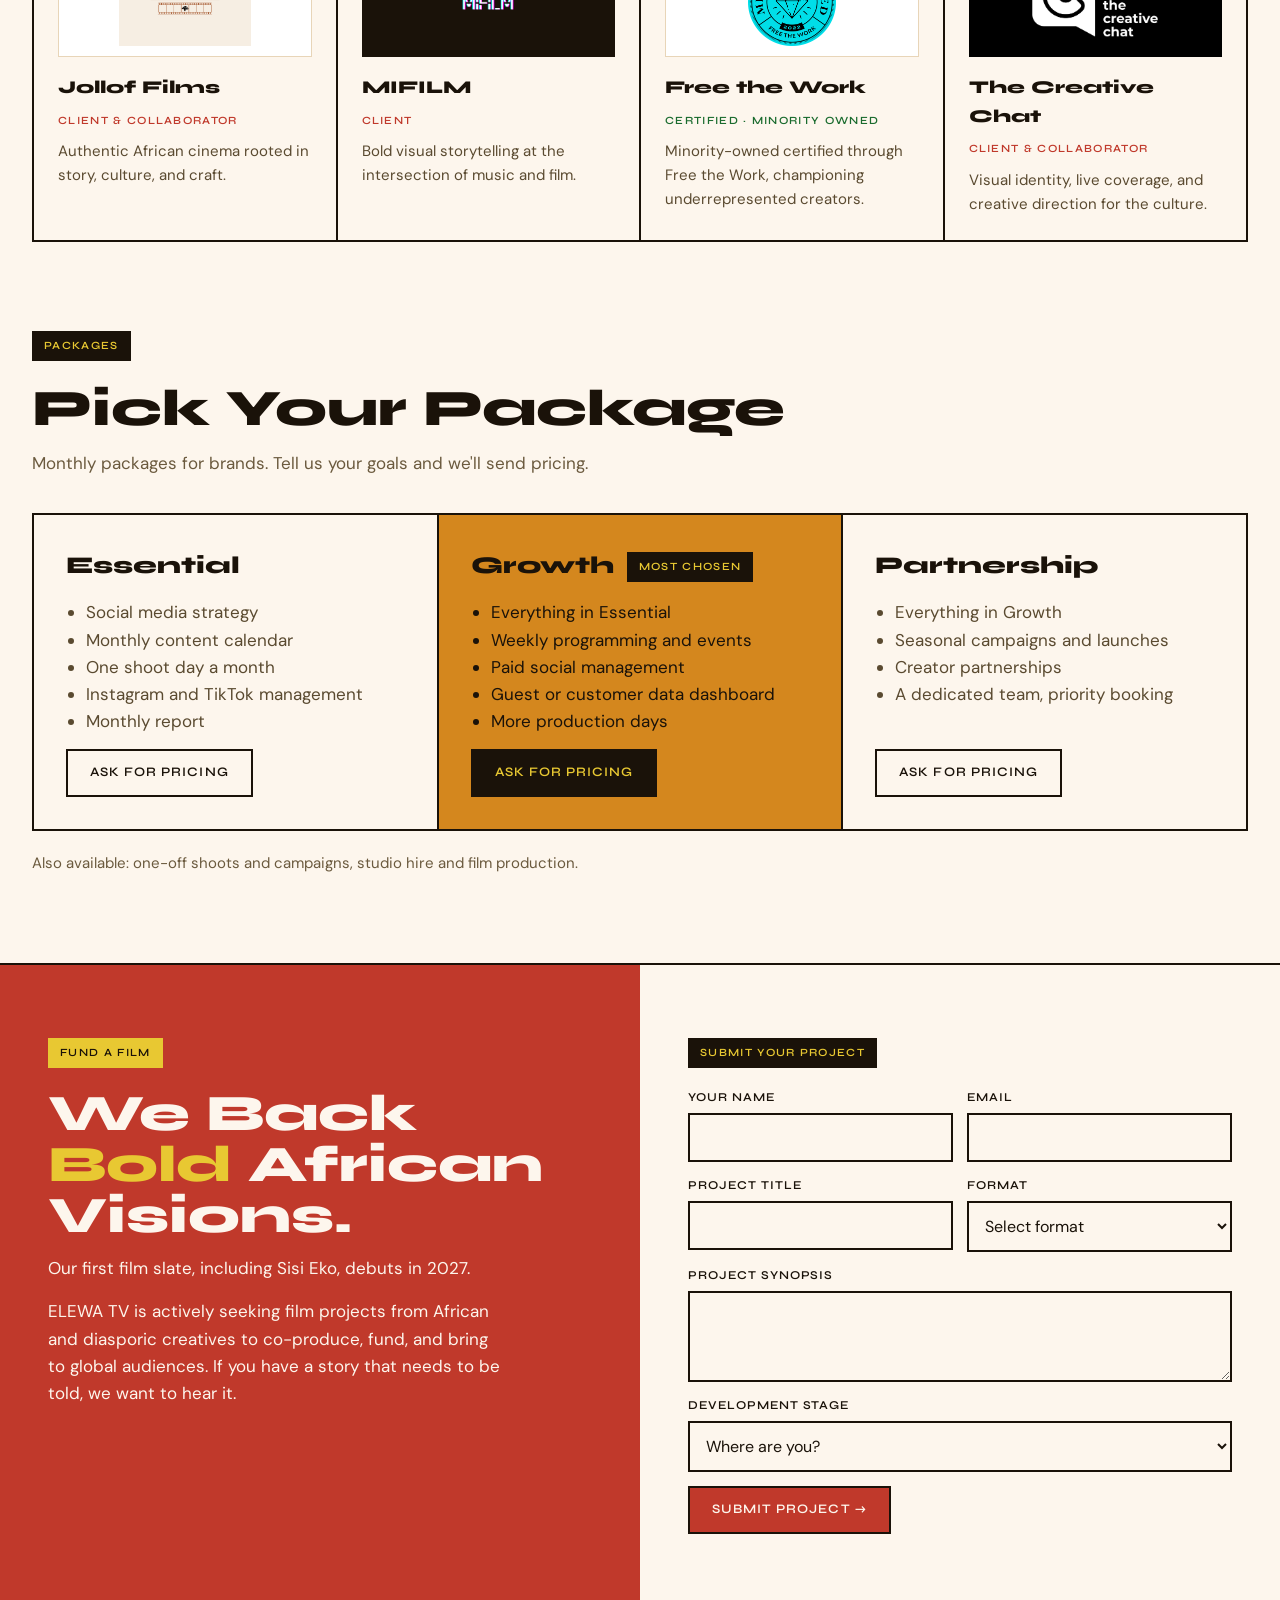
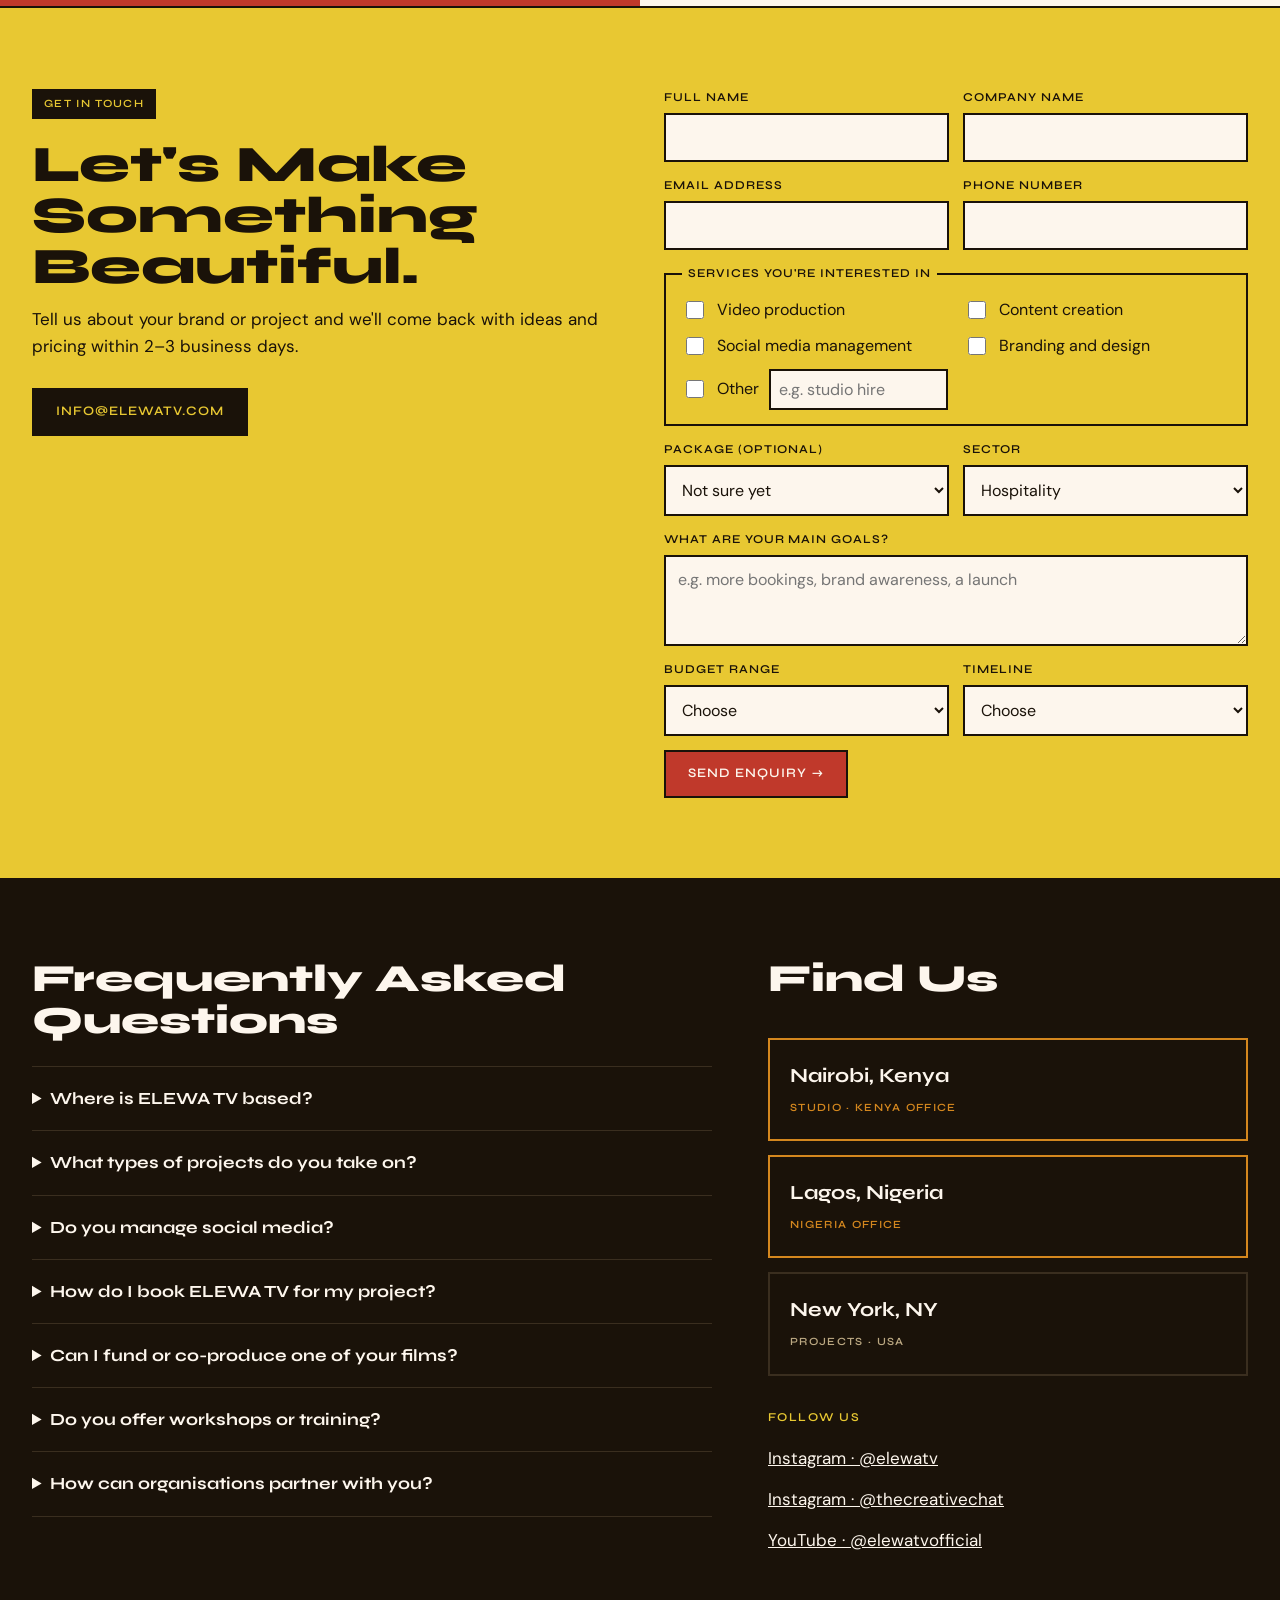
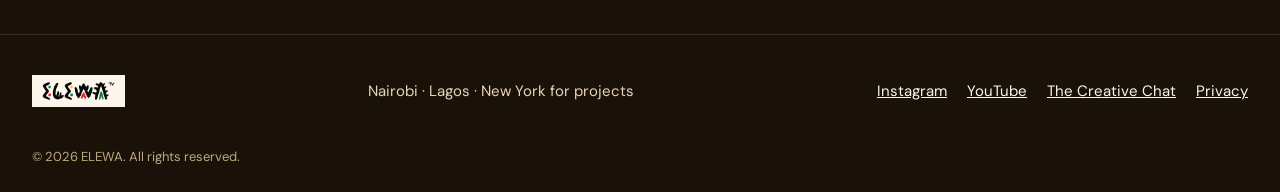
==== commit 3000adb0: "Send website enquiries to the Kickstart Your Project Google Form The enquiry form now asks the same " ====
--- a/index.html
+++ b/index.html
@@ -206,15 +206,26 @@
       </div>
     </div>
     <div>
-      <div id="enquirySuccess" class="form-success" style="margin-bottom:16px">Thank you. Your email app should open with your enquiry filled in; press send and we'll reply within 2–3 business days.</div>
+      <div id="enquirySuccess" class="form-success" style="margin-bottom:16px">Thank you, your enquiry has been sent. We'll reply within 2–3 business days.</div>
       <form id="enquiryForm" class="form" data-success="enquirySuccess">
-        <label>Name<input type="text" name="name" required></label>
-        <label>Business<input type="text" name="business"></label>
-        <label>Email<input type="email" name="contact" required></label>
-        <label>I'm interested in<select name="interest"><option>Essential package</option><option>Growth package</option><option>Partnership package</option><option>Social media strategy only</option><option>A one-off shoot or campaign</option><option>Studio hire</option><option>Film or production project</option><option>Partnership</option><option>Not sure yet</option></select></label>
+        <label>Full name<input type="text" name="name" autocomplete="name" required></label>
+        <label>Company name<input type="text" name="company" autocomplete="organization" required></label>
+        <label>Email address<input type="email" name="email" autocomplete="email" required></label>
+        <label>Phone number<input type="tel" name="phone" autocomplete="tel" required></label>
+        <fieldset class="full checks">
+          <legend>Services you're interested in</legend>
+          <label class="check"><input type="checkbox" name="services" value="Video Production"> Video production</label>
+          <label class="check"><input type="checkbox" name="services" value="Content Creation"> Content creation</label>
+          <label class="check"><input type="checkbox" name="services" value="Social Media Management"> Social media management</label>
+          <label class="check"><input type="checkbox" name="services" value="Branding and Design"> Branding and design</label>
+          <label class="check other"><input type="checkbox" name="services" value="__other_option__"> Other <input type="text" name="servicesOther" aria-label="Other service" placeholder="e.g. studio hire"></label>
+        </fieldset>
+        <label>Package (optional)<select name="package"><option value="">Not sure yet</option><option>Essential</option><option>Growth</option><option>Partnership</option><option>One-off shoot or campaign</option><option>Film or production project</option><option>Partnership with ELEWA TV</option></select></label>
         <label>Sector<select name="sector"><option>Hospitality</option><option>Creative brand</option><option>Media or production</option><option>Other</option></select></label>
-        <label>Website or Instagram<input type="text" name="handle"></label>
-        <label class="full">What would you like to achieve?<textarea name="message" rows="3"></textarea></label>
+        <label class="full">What are your main goals?<textarea name="goals" rows="3" required placeholder="e.g. more bookings, brand awareness, a launch"></textarea></label>
+        <label>Budget range<select name="budget" required><option value="">Choose</option><option>Below $5,000</option><option>$5,000 - $10,000</option><option>$10,000 - $20,000</option><option>Above $20,000</option><option>Other</option></select></label>
+        <label>Timeline<select name="timeline" required><option value="">Choose</option><option>Less than 1 month</option><option>1 - 3 months</option><option>3 - 6 months</option><option>6 - 12 months</option><option>More than 12 months</option><option>Other</option></select></label>
+        <p class="form-error full" id="enquiryError" role="alert"></p>
         <button type="submit" class="btn btn-red">Send enquiry →</button>
       </form>
     </div>
--- a/styles.css
+++ b/styles.css
@@ -166,6 +166,14 @@
 .form label{display:flex;flex-direction:column;gap:6px;font-family:'Syne',sans-serif;font-weight:600;font-size:12px;letter-spacing:.08em;text-transform:uppercase}
 .form input,.form select,.form textarea{font:16px 'DM Sans',sans-serif;padding:12px;border:2px solid var(--ink);background:var(--bg);color:var(--ink);text-transform:none;letter-spacing:0}
 .form button{grid-column:1/-1;justify-self:start}
+.form fieldset.checks{border:2px solid var(--ink);padding:14px 16px;margin:0;display:grid;grid-template-columns:repeat(2,minmax(0,1fr));gap:10px 16px}
+.form fieldset.checks legend{font-family:'Syne',sans-serif;font-weight:600;font-size:12px;letter-spacing:.08em;text-transform:uppercase;padding:0 6px}
+.form label.check{flex-direction:row;align-items:center;gap:10px;font-family:'DM Sans',sans-serif;font-weight:400;font-size:16px;letter-spacing:0;text-transform:none}
+.form label.check input[type=checkbox]{width:18px;height:18px;accent-color:var(--red);padding:0}
+.form label.check.other input[type=text]{flex:1;min-width:0;padding:8px}
+.form-error{margin:0;color:var(--red);font-weight:500;min-height:0}
+.form-error:empty{display:none}
+@media (max-width:600px){.form fieldset.checks{grid-template-columns:1fr}}
 .form-success{display:none;border:2px solid var(--ink);background:var(--bg);padding:20px;font-weight:500}
 @media (max-width:600px){.form{grid-template-columns:1fr}}
 
@@ -210,3 +218,69 @@
 .privacy-box h3{font-size:24px;margin:0 0 20px}
 .privacy-box h4{font-size:14px;color:var(--primary);margin-bottom:6px}
 .privacy-box p{font-size:14px;color:#aaa;line-height:1.7;margin:0 0 20px}
+
+/* ================= MOTION =================
+   Everything below is switched off for visitors whose device asks for
+   reduced motion, and content stays visible if JavaScript does not run. */
+@keyframes rise{from{opacity:0;transform:translateY(42px)}to{opacity:1;transform:none}}
+@keyframes fadeIn{from{opacity:0}to{opacity:1}}
+@keyframes popIn{from{opacity:0;transform:translateY(28px) scale(.96)}to{opacity:1;transform:none}}
+
+@media (prefers-reduced-motion:no-preference){
+  /* Hero: headline lines rise one after another, then the rest follows */
+  .hero h1 span{animation:rise .8s cubic-bezier(.2,.7,.2,1) both}
+  .hero h1 span:nth-child(1){animation-delay:.05s}
+  .hero h1 span:nth-child(2){animation-delay:.17s}
+  .hero h1 span:nth-child(3){animation-delay:.29s}
+  .hero h1 span:nth-child(4){animation-delay:.41s}
+  .hero .tag{animation:fadeIn .6s ease both}
+  .hero p{animation:rise .8s .55s cubic-bezier(.2,.7,.2,1) both}
+  .hero-ctas{animation:rise .8s .68s cubic-bezier(.2,.7,.2,1) both}
+  .hero-media img,.hero-single{animation:popIn 1s .35s cubic-bezier(.2,.7,.2,1) both}
+  .hero-media img:nth-child(2){animation-delay:.55s}
+
+  /* Scroll reveal (classes added by main.js) */
+  .motion .reveal{opacity:0;transform:translateY(34px);transition:opacity .8s cubic-bezier(.2,.7,.2,1),transform .8s cubic-bezier(.2,.7,.2,1);transition-delay:var(--d,0s)}
+  .motion .reveal.in{opacity:1;transform:none}
+
+  /* Buttons: lift with a hard ink shadow, in keeping with the bordered style */
+  .btn{transition:transform .18s ease,box-shadow .18s ease,background-color .18s ease,color .18s ease}
+  .btn:hover{transform:translate(-3px,-3px);box-shadow:4px 4px 0 var(--ink)}
+  .btn:active{transform:none;box-shadow:none}
+
+  /* Cards and tiles */
+  .tiles > *,.partner,.package,.services > div,.loc{transition:transform .25s ease,box-shadow .25s ease,background-color .25s ease}
+  .tiles > a:hover{transform:translateY(-4px);box-shadow:0 10px 0 -2px var(--primary)}
+  .partner:hover,.package:hover{transform:translateY(-4px)}
+  .partner .logo img{transition:transform .35s ease}
+  .partner:hover .logo img{transform:scale(1.06)}
+
+  /* Photos zoom gently inside their frames */
+  .strip,.community-grid{overflow:hidden}
+  .strip img,.community-grid img{transition:transform .9s cubic-bezier(.2,.7,.2,1),filter .5s ease}
+  .strip img:hover,.community-grid img:hover{transform:scale(1.05)}
+  .hero-media img{transition:transform .6s cubic-bezier(.2,.7,.2,1)}
+  .hero-media img:hover{transform:rotate(-1.5deg) scale(1.02)}
+
+  /* Video cards: the play button pulses on hover */
+  .video-thumb{overflow:hidden}
+  .video-thumb img{transition:transform .8s cubic-bezier(.2,.7,.2,1)}
+  .video-card:hover .video-thumb img{transform:scale(1.05)}
+  .video-thumb .play{transition:transform .25s ease}
+  .video-card:hover .play{transform:translate(-50%,-50%) scale(1.12)}
+
+  /* Underline that grows under menu links */
+  .nav-links a:not(.btn){background:linear-gradient(currentColor,currentColor) left bottom/0 2px no-repeat;transition:background-size .25s ease,color .2s ease;padding-bottom:2px}
+  .nav-links a:not(.btn):hover,.nav-links a.active{background-size:100% 2px}
+
+  /* The "&" in headings swings in when its section appears */
+  .motion .reveal .amp{display:inline-block;transform:rotate(-20deg) scale(.6);opacity:0;transition:transform .7s .25s cubic-bezier(.3,1.6,.5,1),opacity .5s .25s}
+  .motion .reveal.in .amp{transform:none;opacity:1}
+
+  /* FAQ answers slide open */
+  .faq-band details[open] p{animation:rise .45s cubic-bezier(.2,.7,.2,1) both}
+}
+
+/* Header gets a shadow once you scroll */
+.site-header{transition:box-shadow .25s ease}
+.site-header.scrolled{box-shadow:0 6px 0 -2px rgba(26,18,9,.12)}
